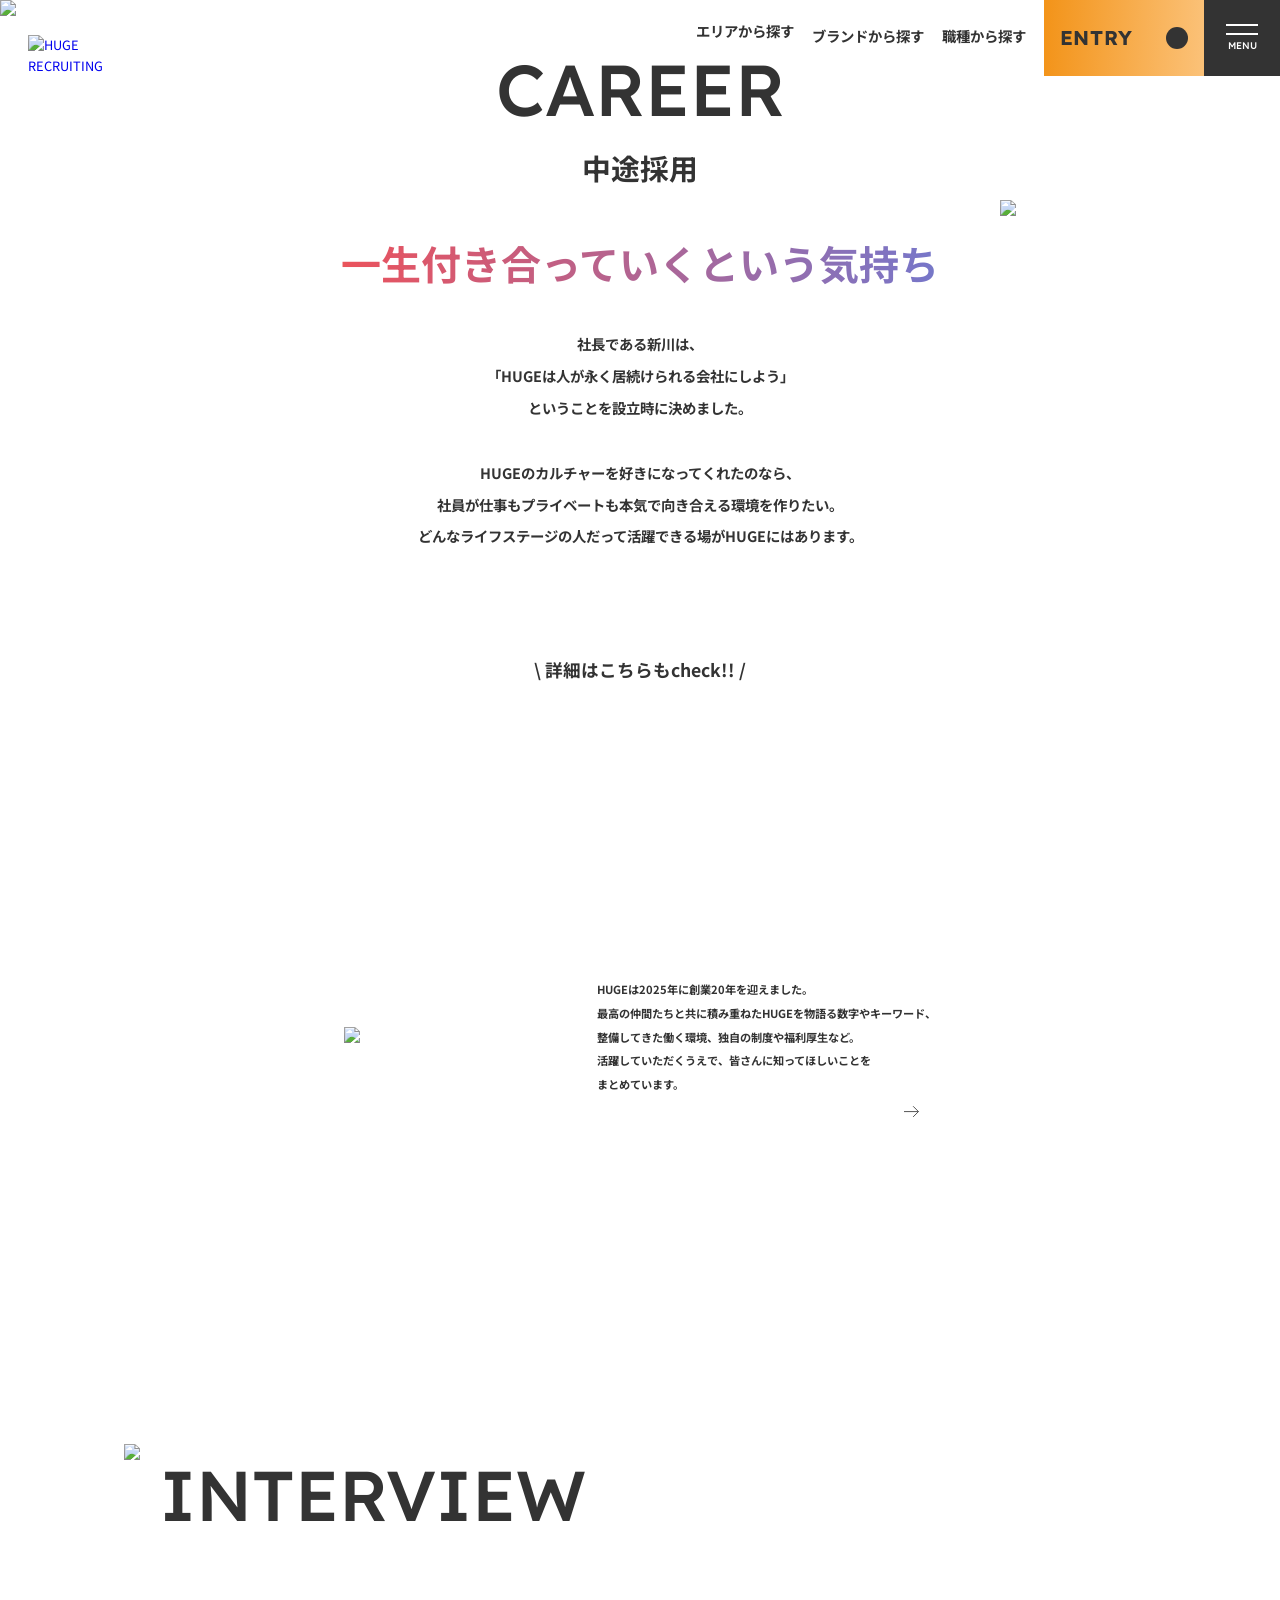
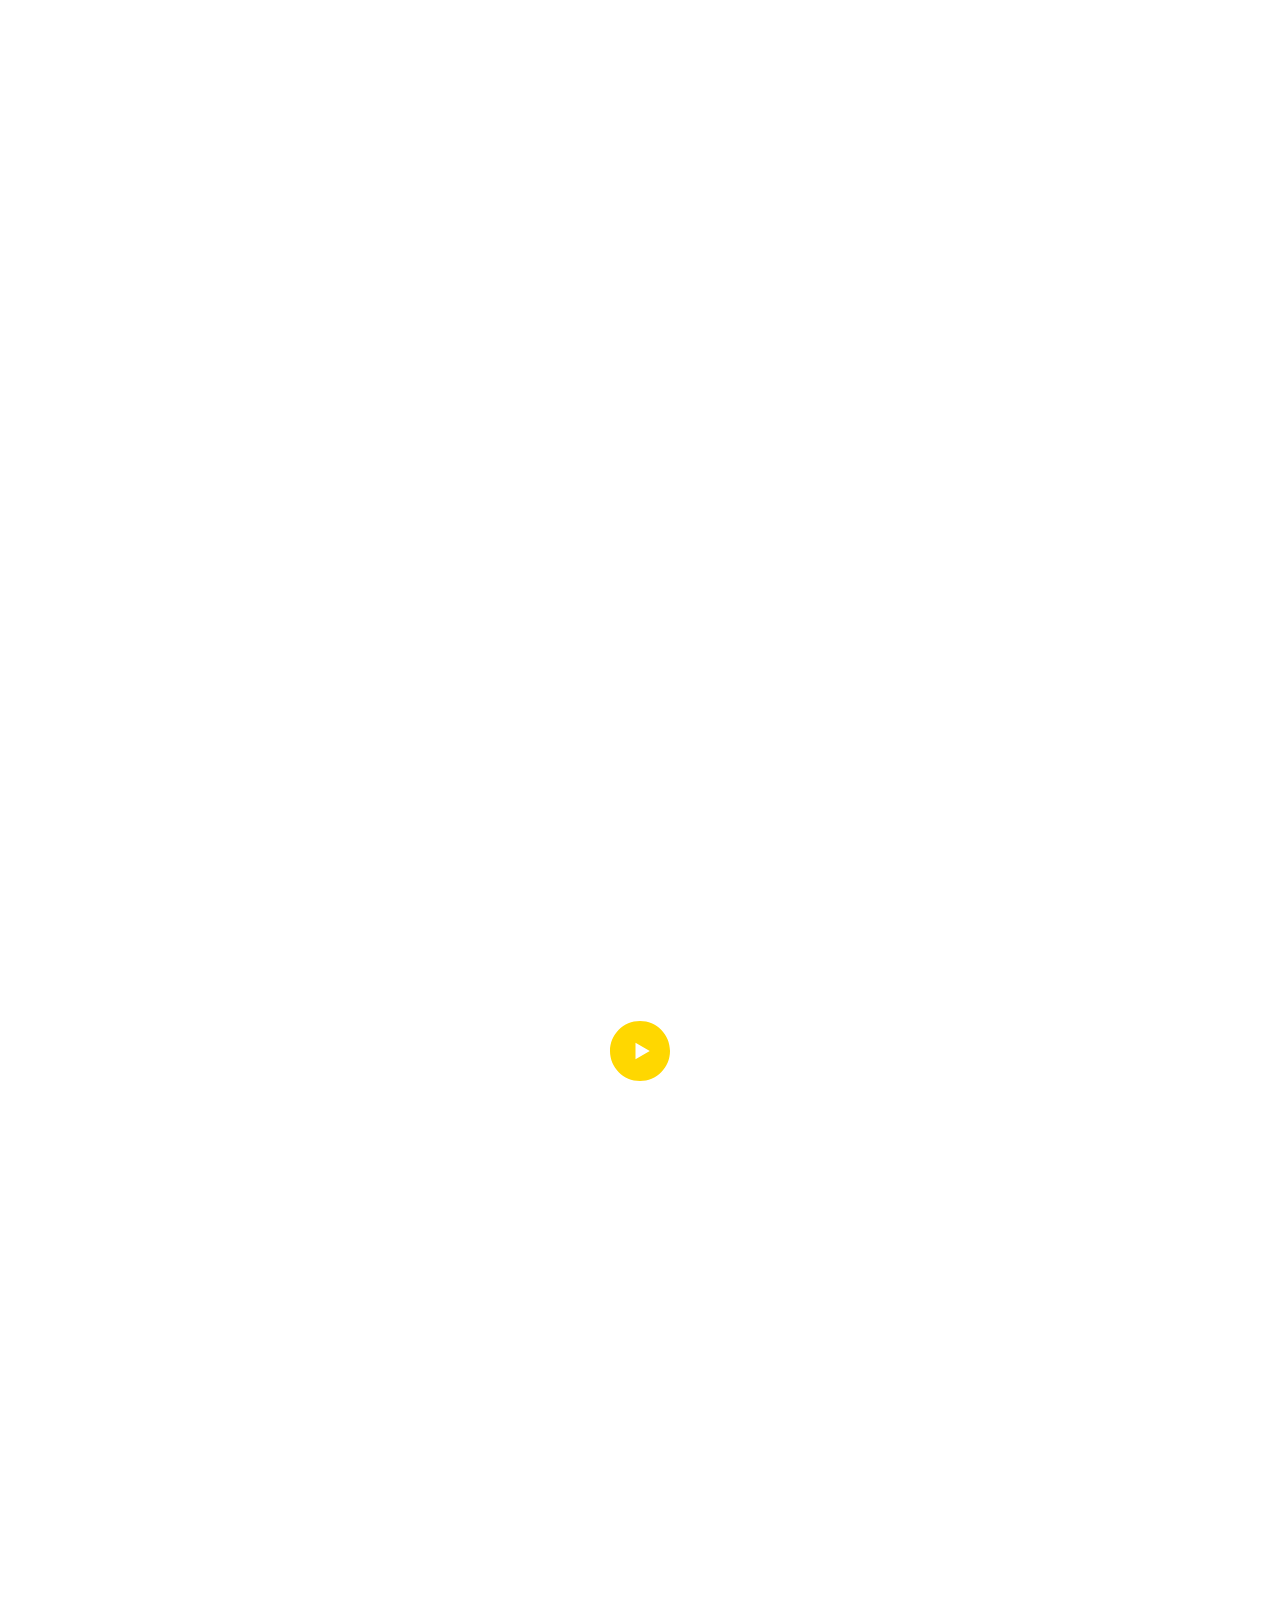
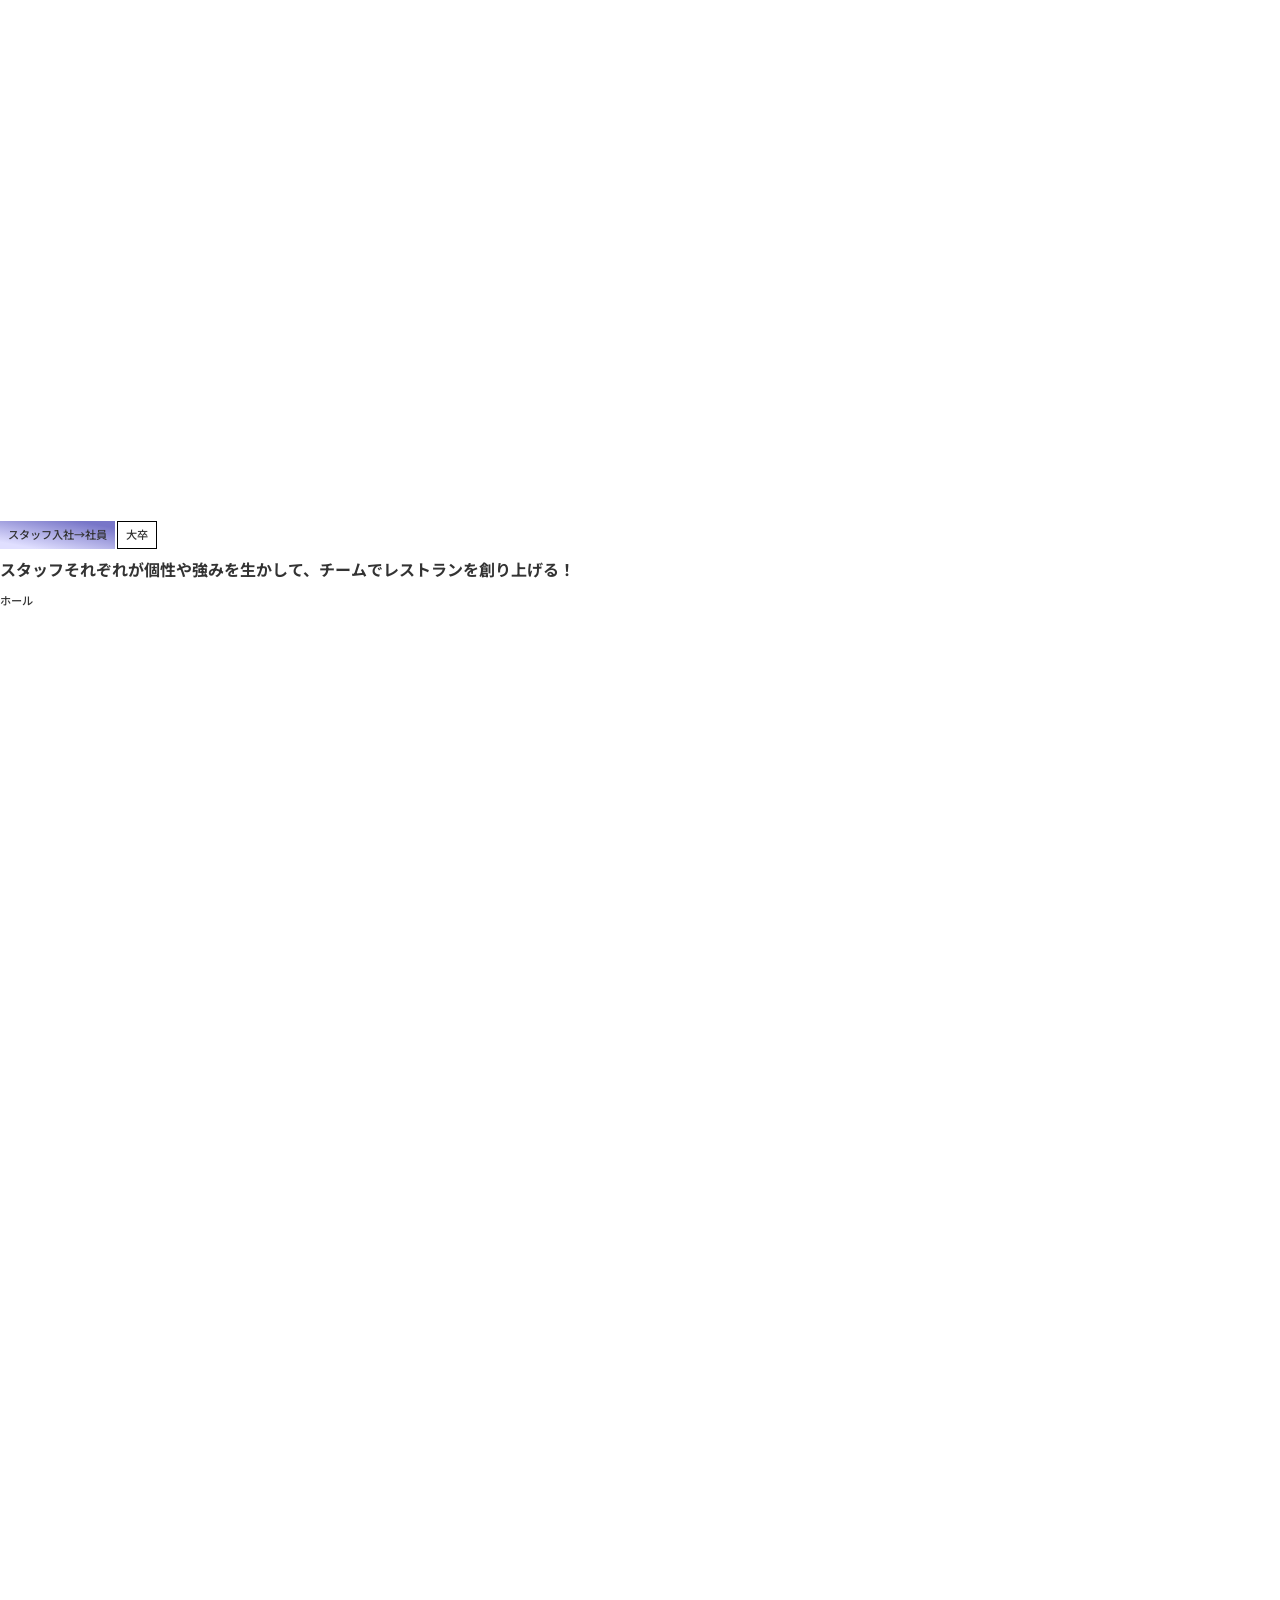
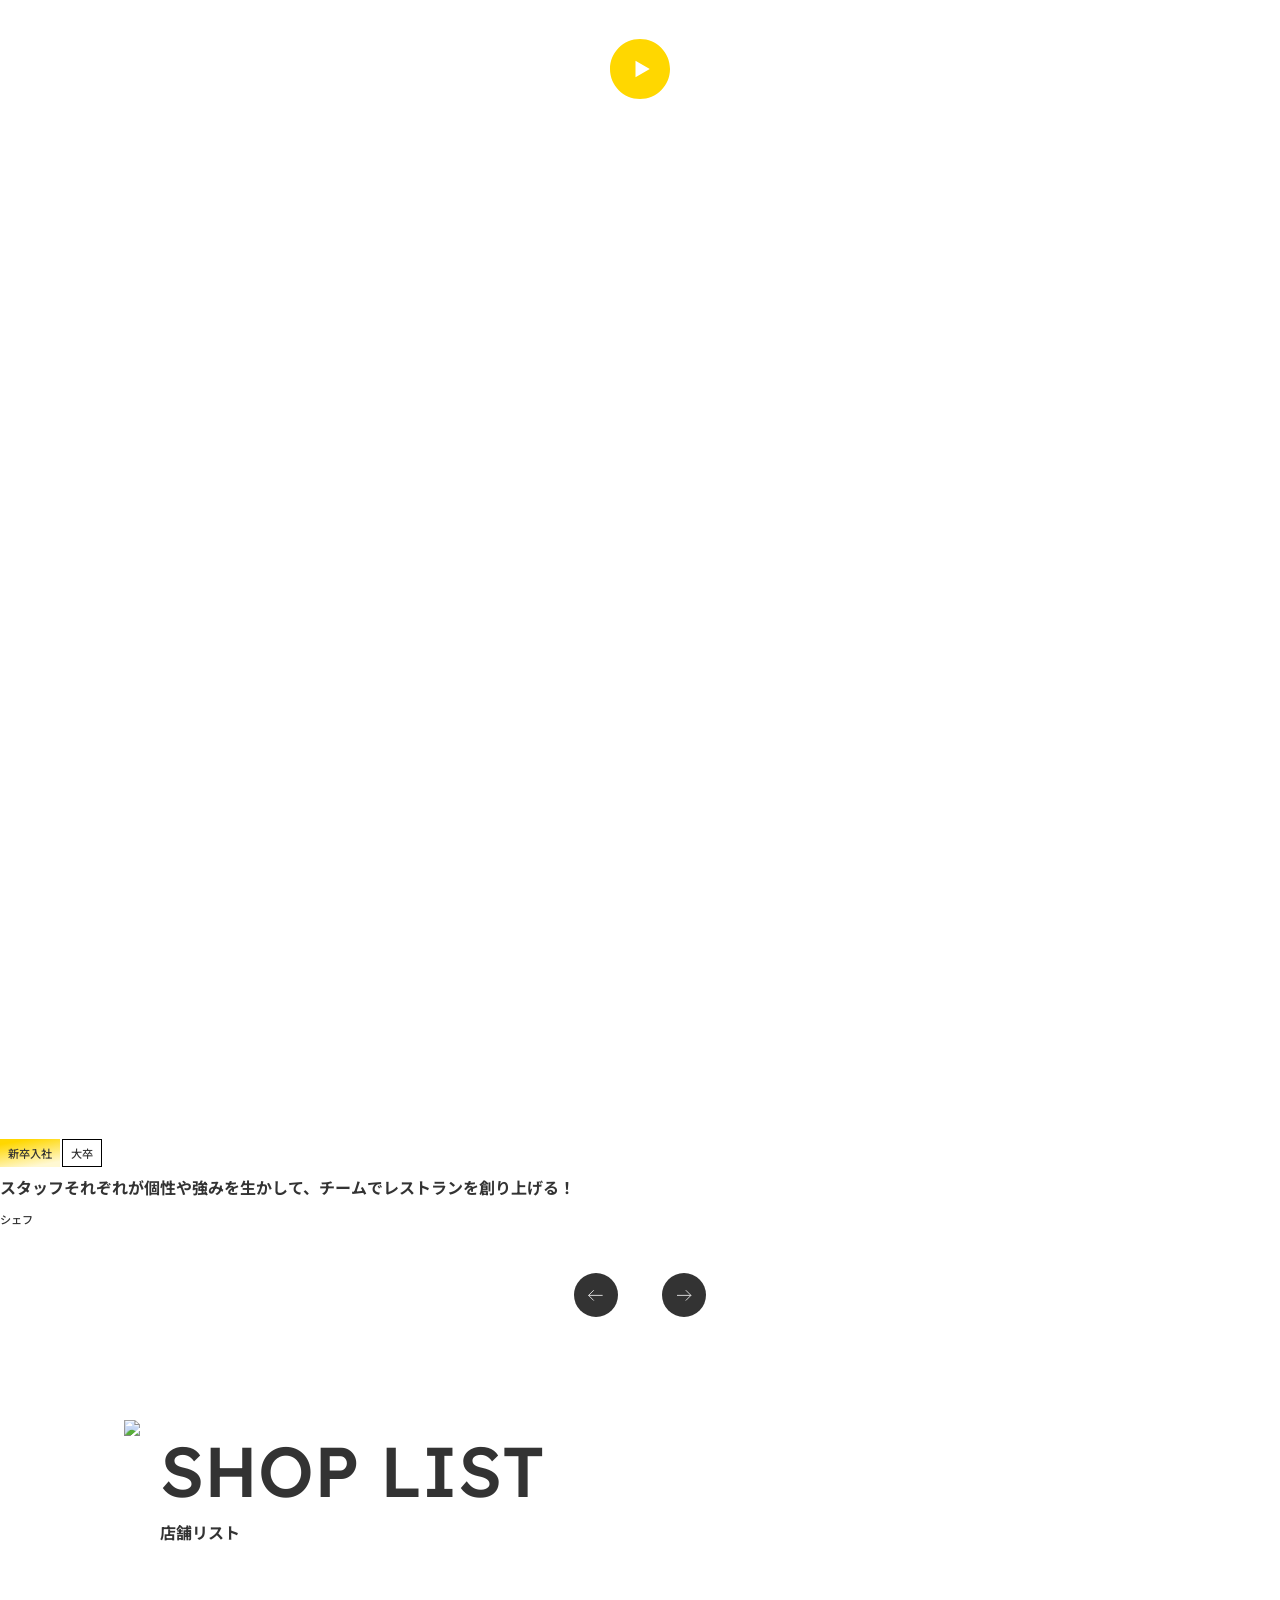
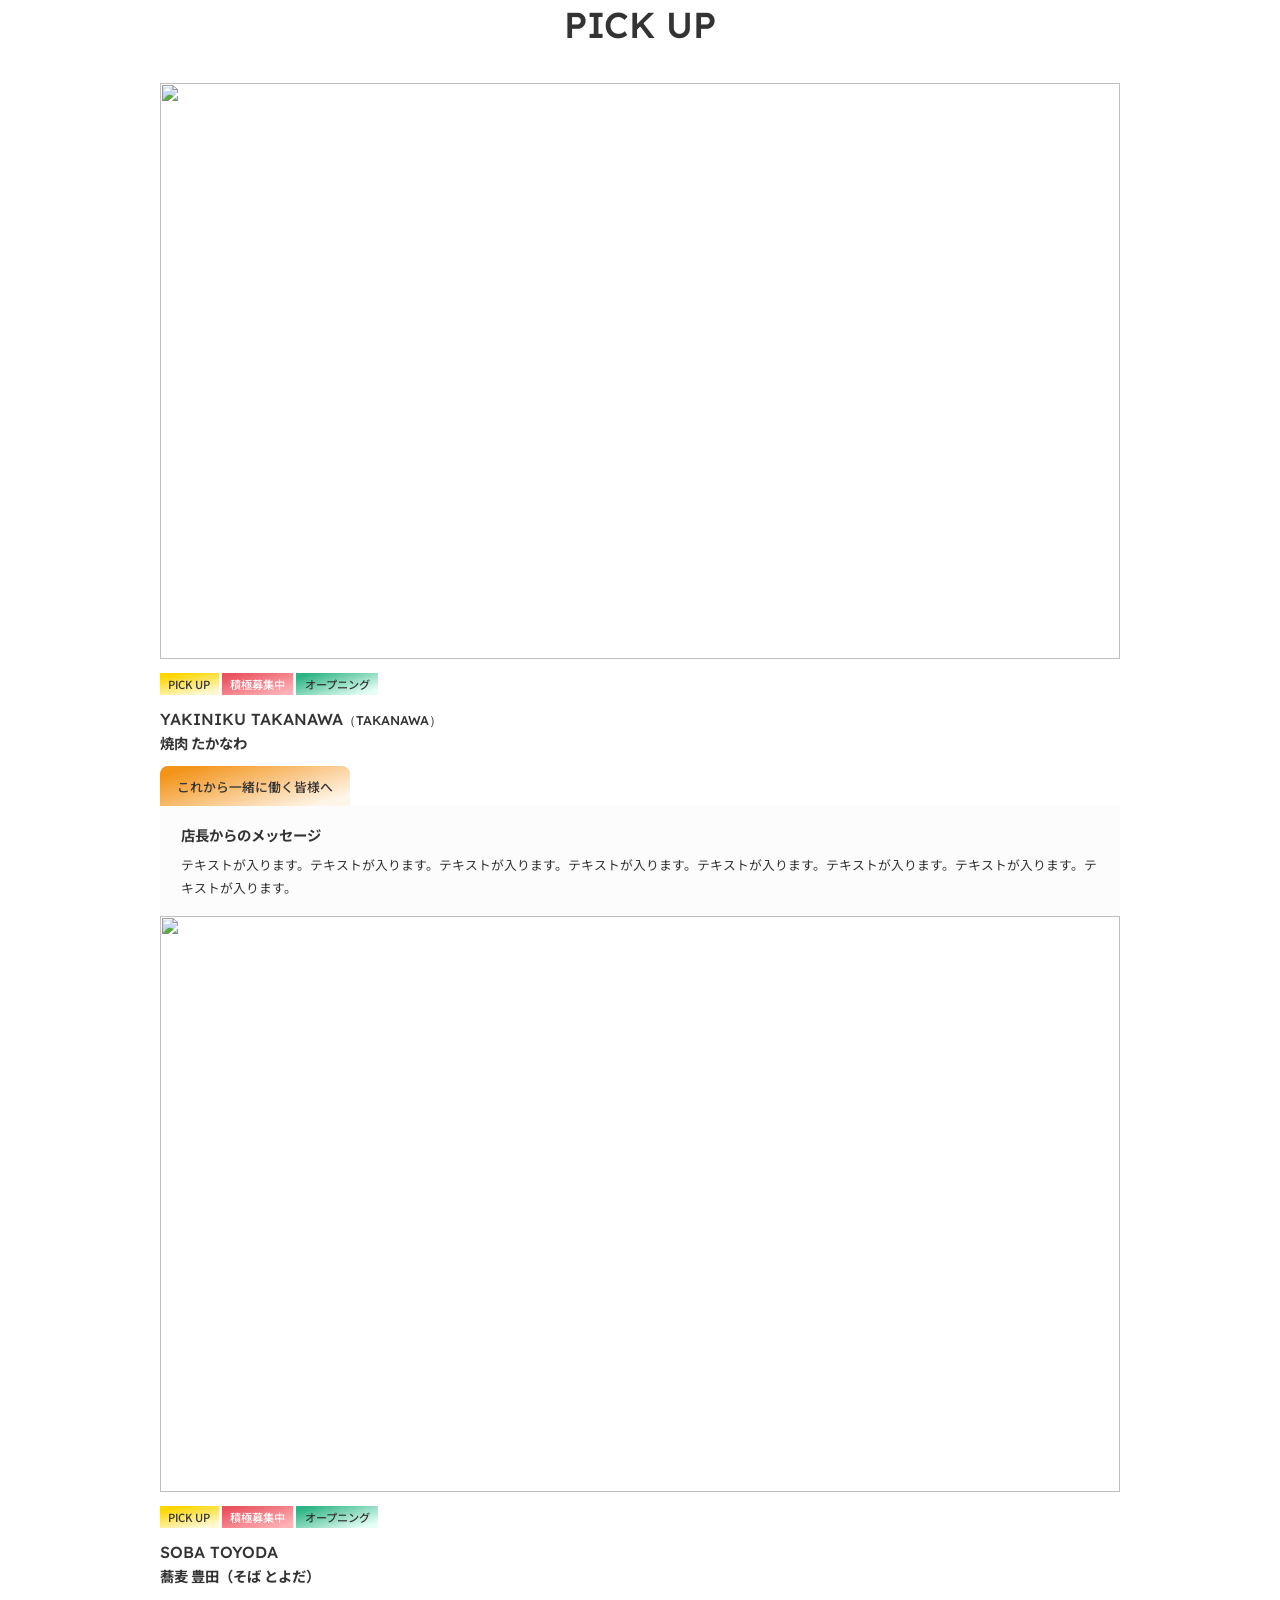
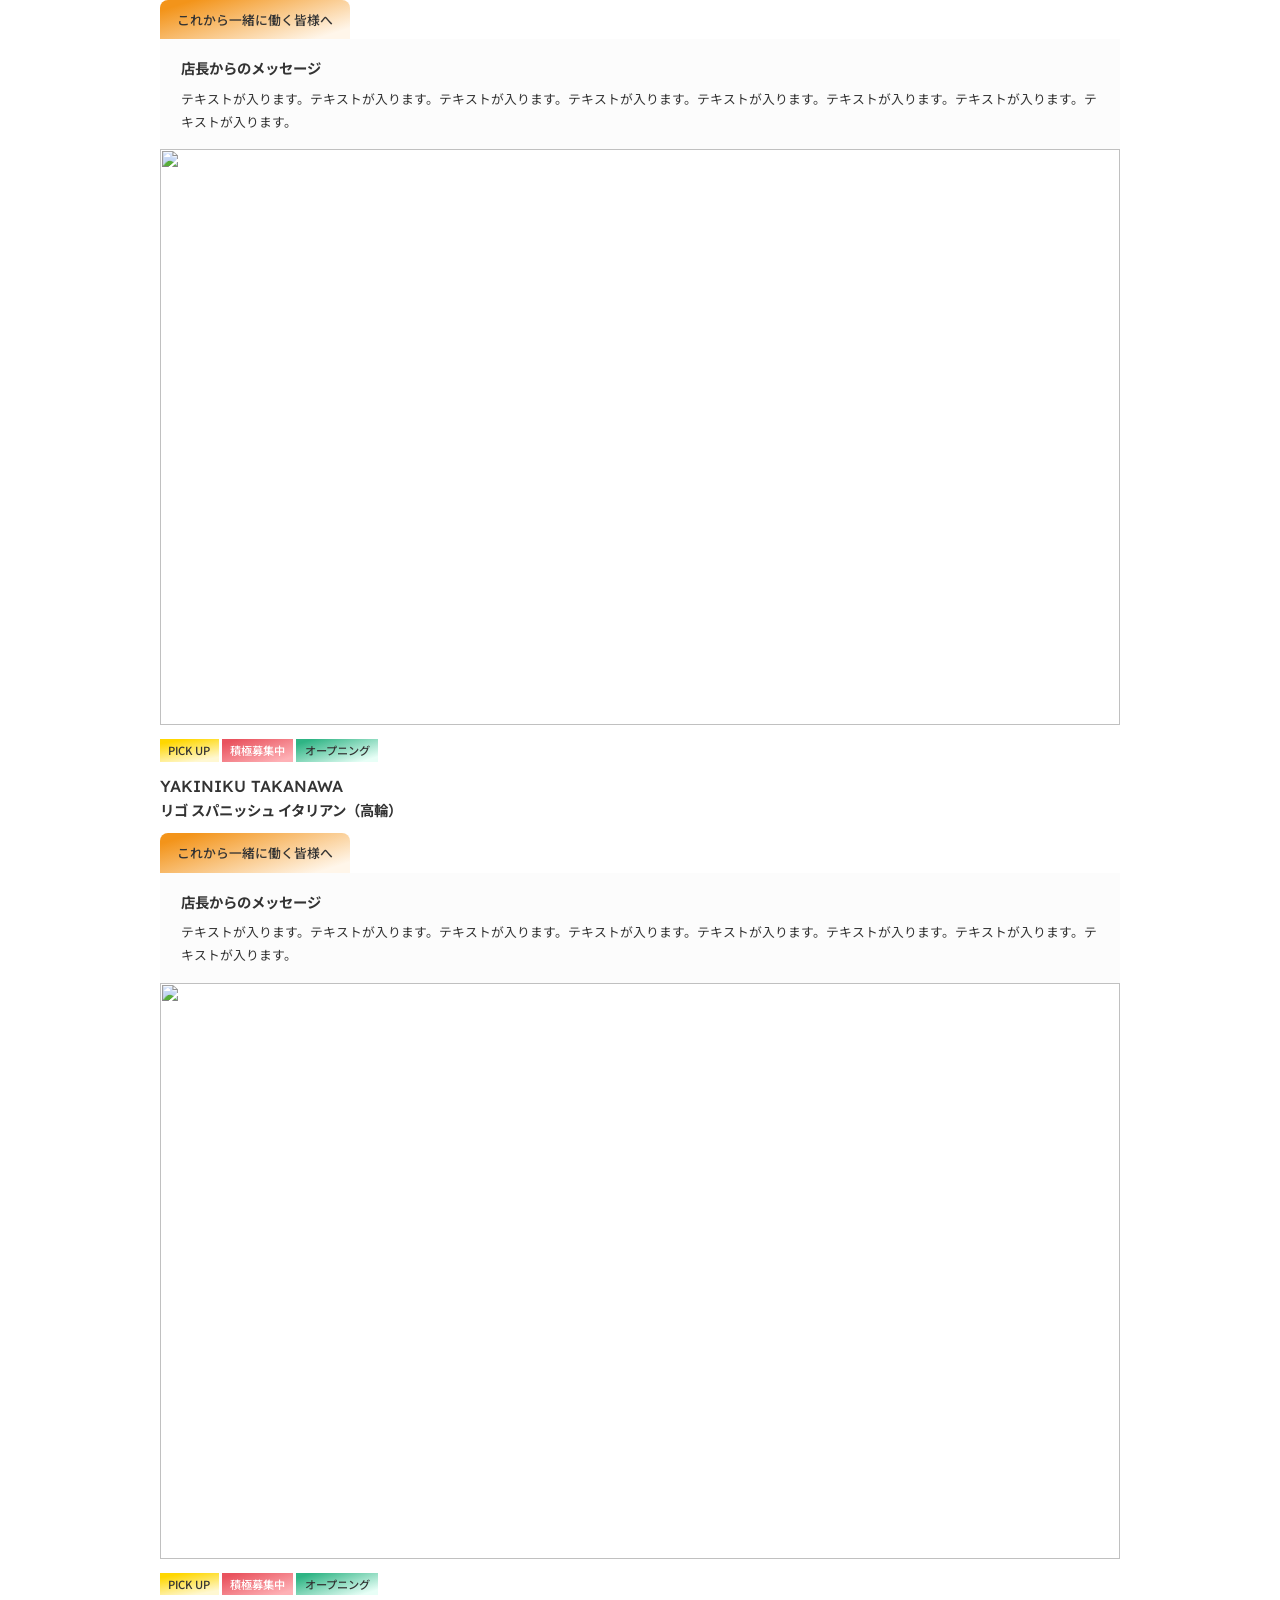
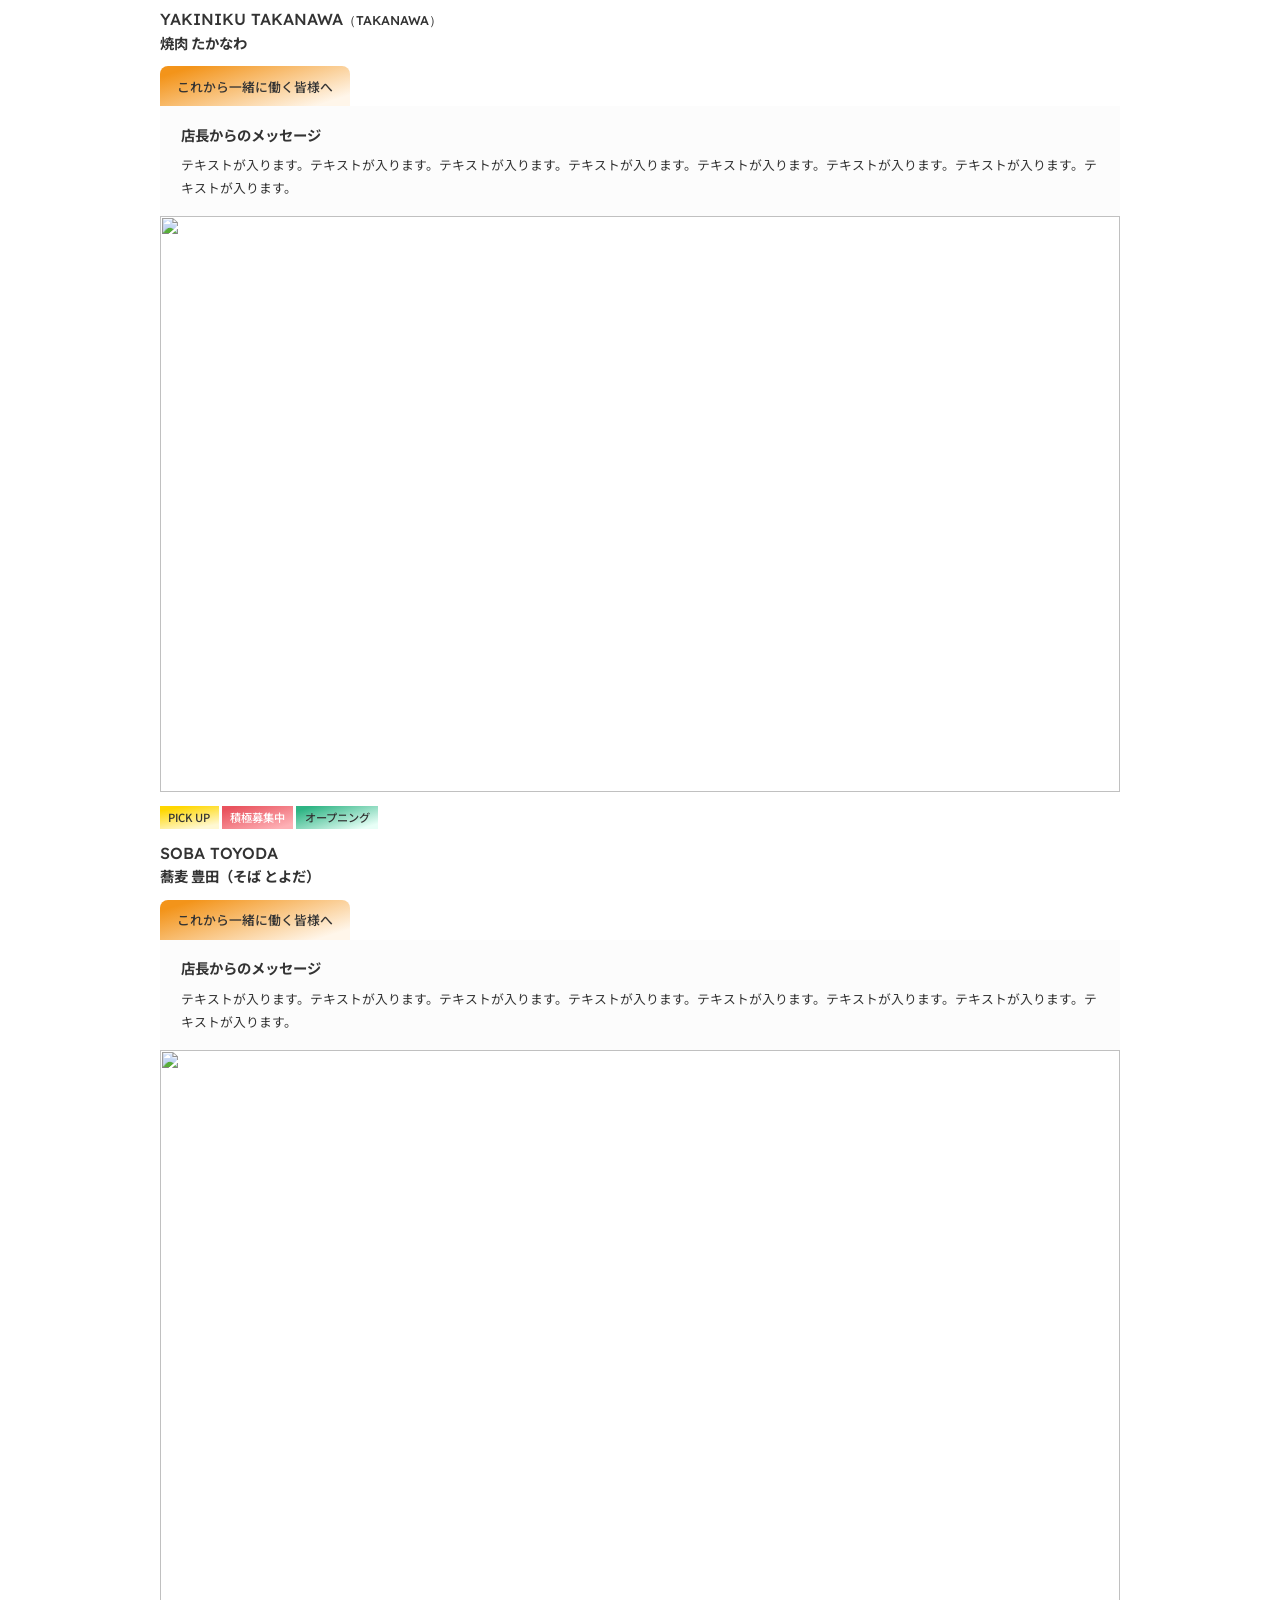
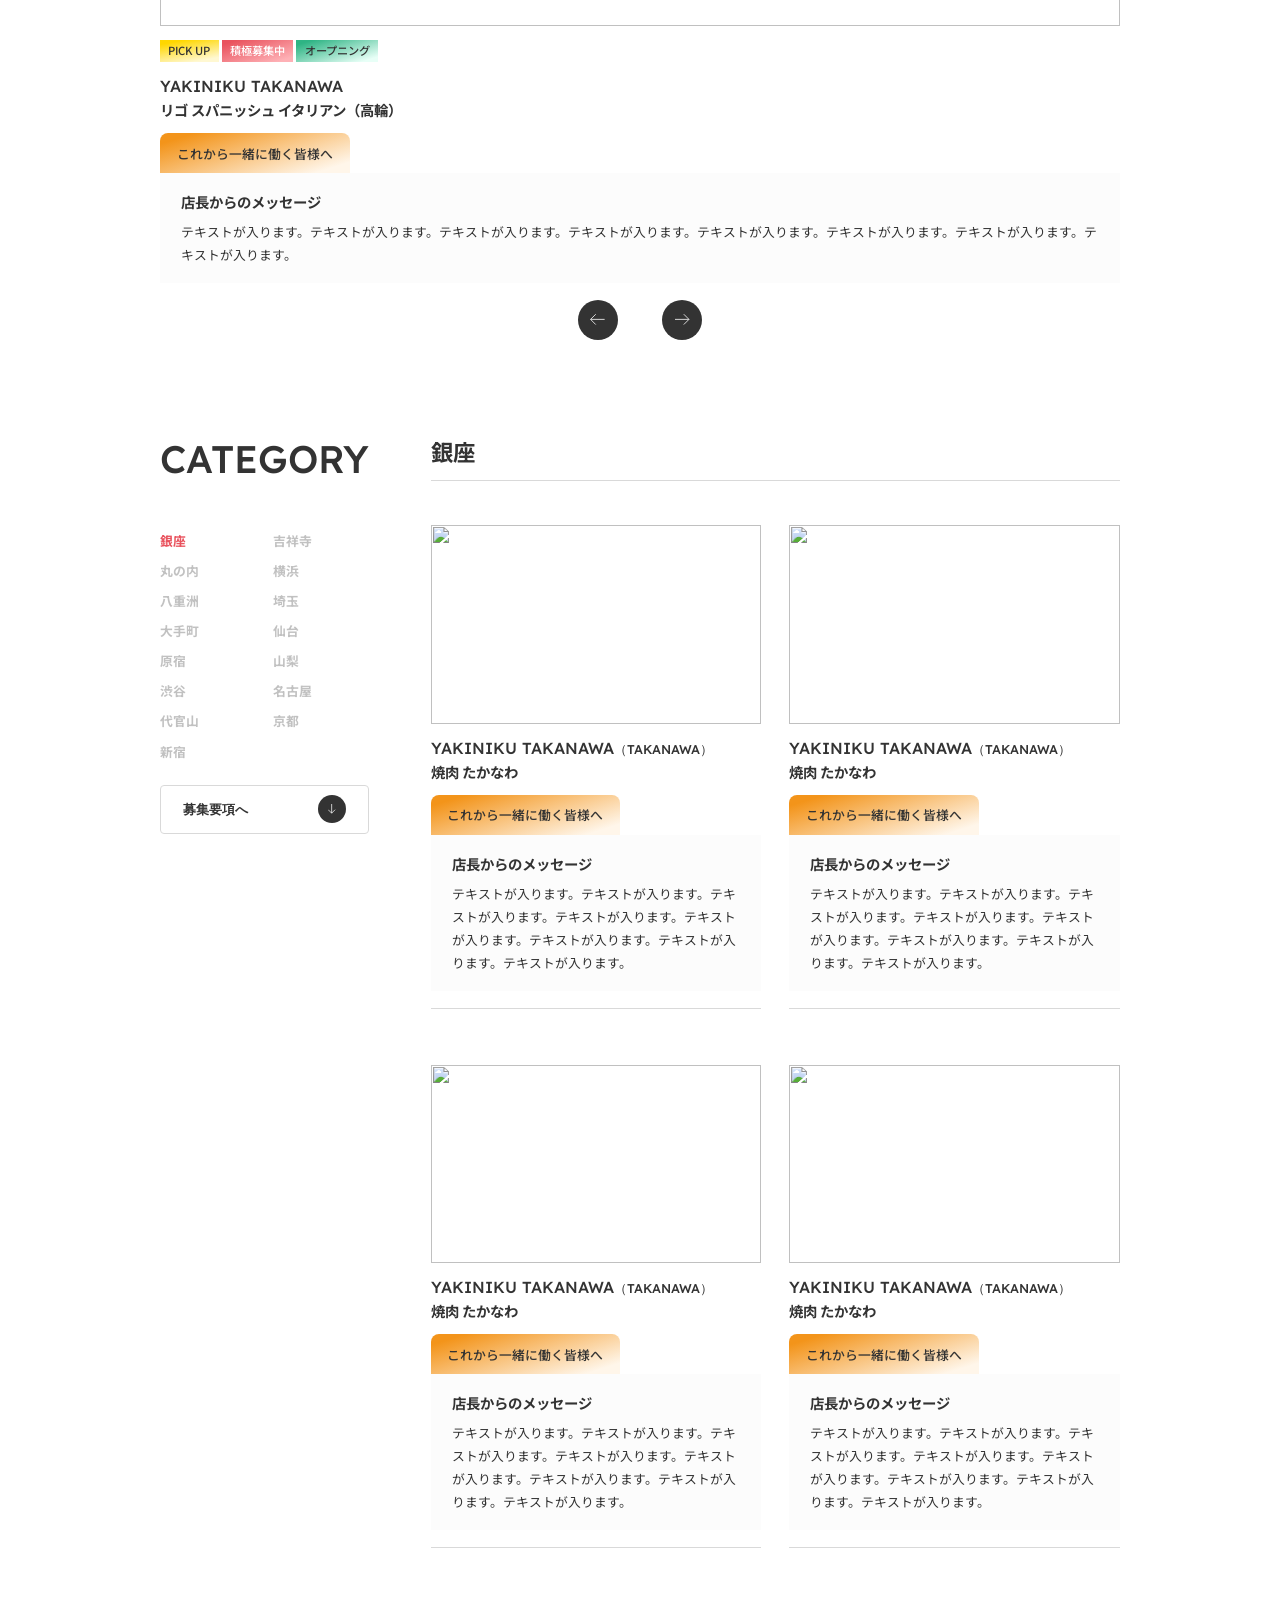
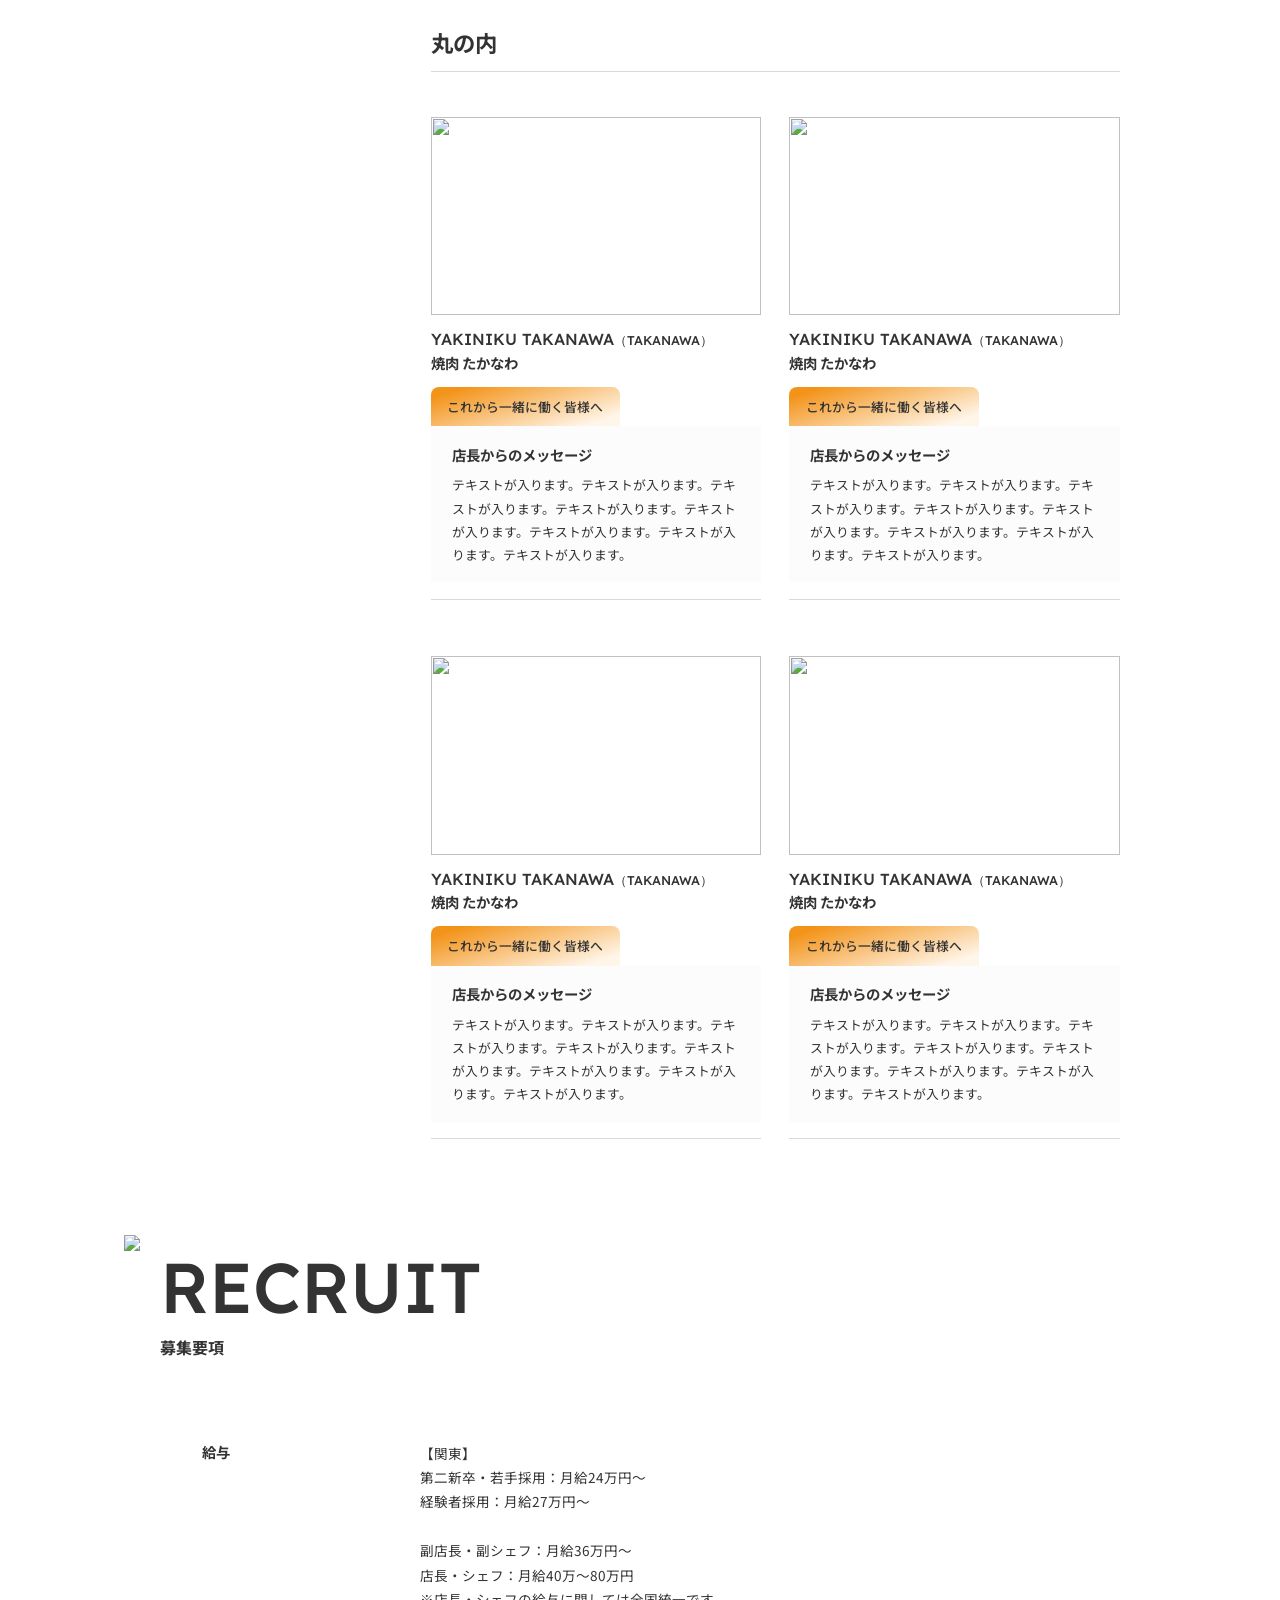
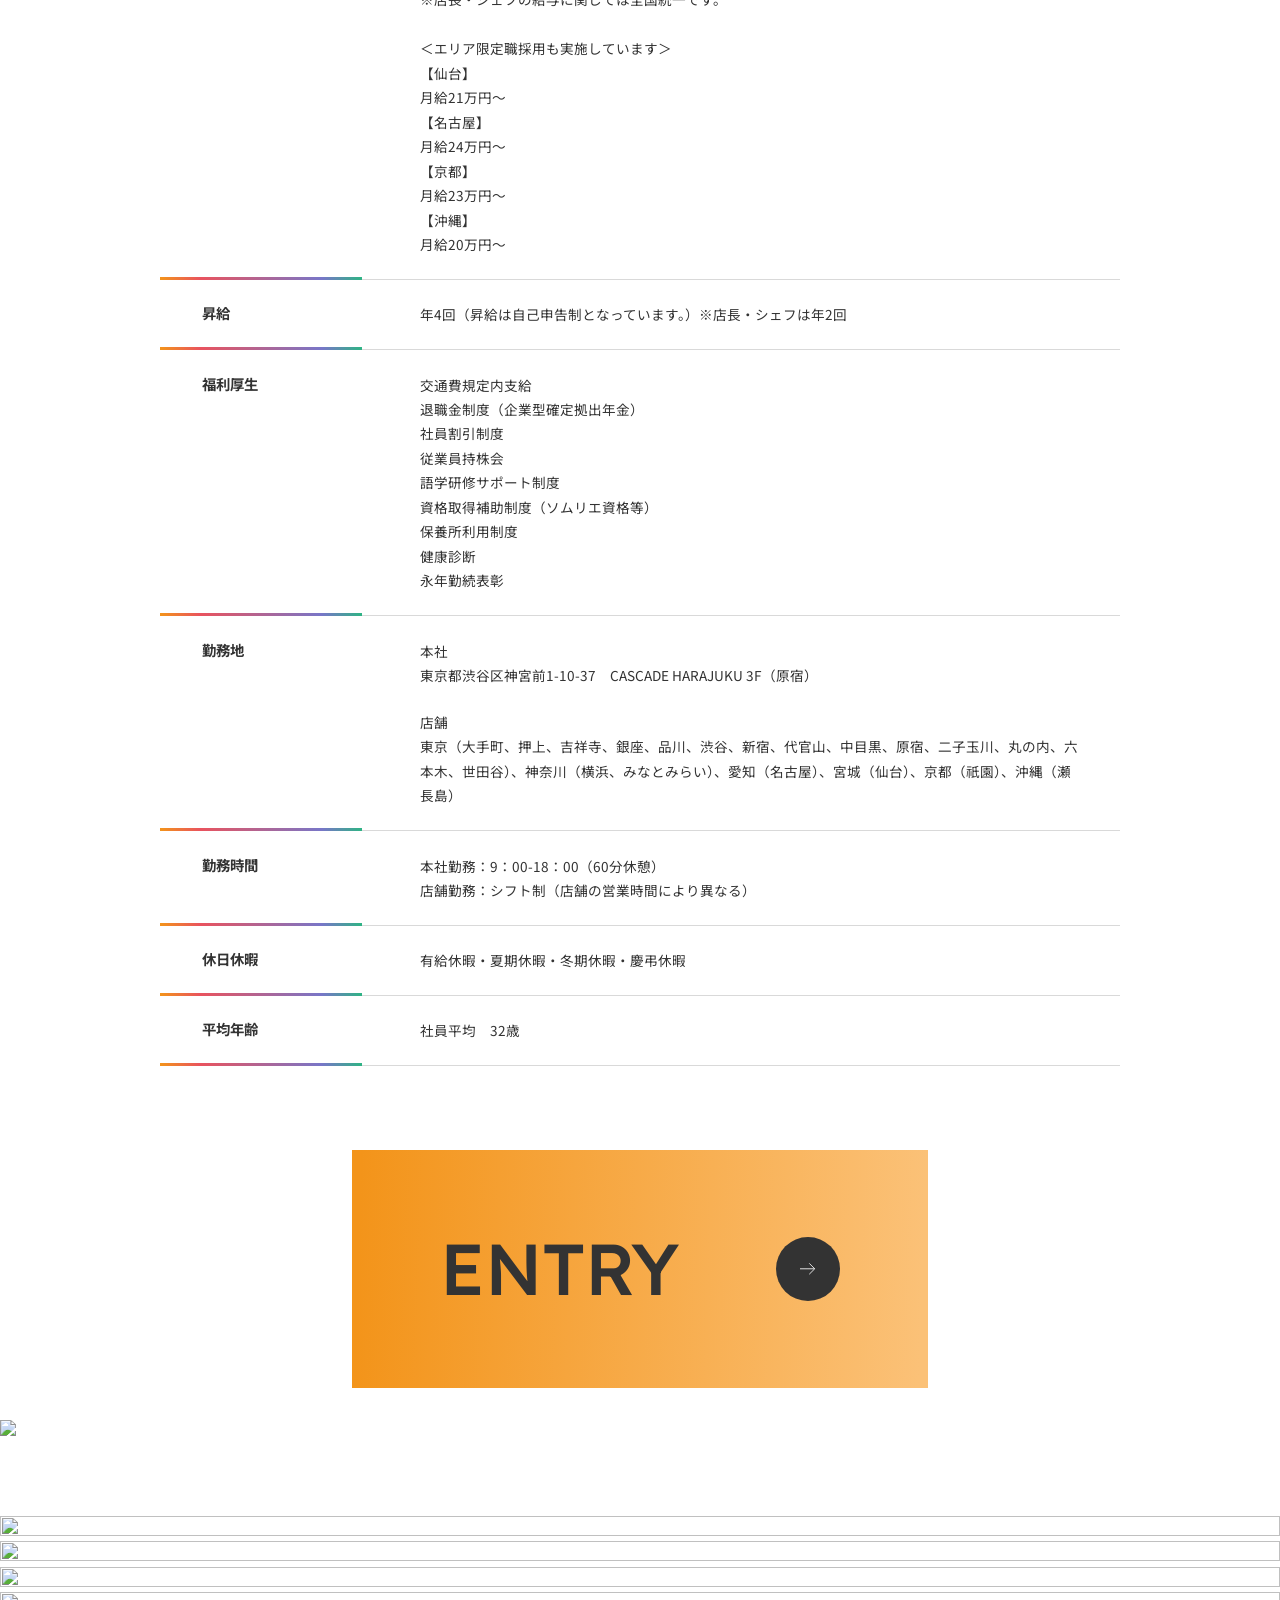
==== career.html @ 64fc78e8 "fix other" ====
<!DOCTYPE html>
<html lang="jp">

<head>
    <meta charset="UTF-8">
    <meta name="viewport" content="width=device-width, initial-scale=1.0">
    <title>CAREER</title>
    <link href="css/fonts.css" rel="stylesheet" type="text/css">
    <link rel="stylesheet" href="https://cdn.jsdelivr.net/npm/swiper@12/swiper-bundle.min.css" />
    <link href="css/stylesheet.css" rel="stylesheet" type="text/css">
    <link href="css/responsive.css" rel="stylesheet" type="text/css">
</head>

<body>
    <div class="wrapper">
        <!-- HEADER_START -->
        <header class="header no-header-state-update">
            <div class="header__set">
                <div class="header__left">
                    <a class="header__logo" href="/">
                        <img src="img/hd_change_logo.svg" alt="HUGE RECRUITING">
                    </a>
                </div>
                <div class="header__menu header__menu--newgrad">
                    <a class="header__quick-link" href="#">
                        <span>エリアから探す</span>
                        <span class="header__quick-arrow">
                            <img src="img/arrow-down.svg" alt="">
                        </span>
                    </a>
                    <a class="header__quick-link" href="#">
                        <span>ブランドから探す</span>
                        <img src="img/arrow-down.svg" alt="">
                    </a>
                    <a class="header__quick-link" href="#">
                        <span>職種から探す</span>
                        <img src="img/arrow-down.svg" alt="">
                    </a>
                    <a class="header__entry-btn career_bg" href="#">
                        <span class="header__entry-label">ENTRY</span>
                        <span class="header__entry-arrow">
                            <img src="img/arrow-tag-right.svg" alt="">
                        </span>
                    </a>
                </div>
                <div class="header__hamburger js_hamburger">
                    <button class="header__hamburger-btn">
                        <div class="header__hamburger-line-wrap">
                            <span class="header__hamburger-line"></span>
                            <span class="header__hamburger-line"></span>
                        </div>
                        <span class="header__hamburger-txt">MENU</span>
                    </button>
                </div>
            </div>
            <div class="header__sidebar-overlay" aria-hidden="true"></div>
            <aside id="header-sidebar" class="header__sidebar" aria-label="サイトメニュー" aria-hidden="true">
                <nav class="header__sidebar-nav">
                    <a class="header__sidebar-link" href="#">
                        <span class="header__sidebar-en">NEW GRAD</span>
                        <span class="header__sidebar-jp">新卒採用</span>
                    </a>
                    <a class="header__sidebar-link header__sidebar-link--single" href="#">3分でわかるHUGE</a>
                    <a class="header__sidebar-link" href="#">
                        <span class="header__sidebar-en">CAREER</span>
                        <span class="header__sidebar-jp">中途採用</span>
                    </a>
                    <a class="header__sidebar-link" href="#">
                        <span class="header__sidebar-en">PART-TIME</span>
                        <span class="header__sidebar-jp">アルバイト採用</span>
                    </a>
                </nav>
            </aside>
        </header>
        <!-- HEADER_END -->
        <!-- CONTAIN_START -->
        <main class="content">
            <div class="page__newgrad">
                <div class="page__fv">
                    <div class="page__fv-main">
                        <div class="page__mainVisual">
                            <picture>
                                <source srcset="img/page_career_sp.png" media="(max-width: 450px)">
                                <img src="img/page_career.png">
                            </picture>
                        </div>
                        <h1 class="page__title">
                            <span class="page__title-en">CAREER</span>
                            <span class="page__title-jp">中途採用</span>
                        </h1>
                    </div>
                    <div class="page__overlay">
                        <img src="img/page_overlay.png">
                    </div>
                </div>
            </div>
            <div class="page__main">
                <div class="career__feeling">
                    <div class="hx16"></div>
                    <div class="container">
                        <div class="feeling__inner">
                            <h2 class="feeling__title">一生付き合っていく<br class="is__SP" />という気持ち</h2>
                            <div class="feeling__des">
                                <p class="feeling__txt">
                                    社長である新川は、<br />
                                    「HUGEは人が永く居続けられる会社にしよう」<br />
                                    ということを設立時に決めました。
                                </p>
                                <p class="feeling__txt">
                                    HUGEのカルチャーを好きになってくれたのなら、<br />
                                    社員が仕事もプライベートも本気で向き合える環境を作りたい。<br />
                                    どんなライフステージの人だって活躍できる場がHUGEにはあります。
                                </p>
                            </div>
                        </div>
                        <div class="feeling__paint">
                            <img src="img/feeling_paint.png">
                        </div>
                    </div>
                    <div class="hx16"></div>
                </div>
                <div class="career__campaign">
                    <div class="container">
                        <div class="career__campaign-inner">
                            <div class="career__campaign-title">\ 詳細はこちらもcheck!! /</div>
                            <div class="career__campaign-body">
                                <div class="career__campaign-bg">
                                    <picture>
                                        <source srcset="img/campaign_bg_sp.png" media="(max-width: 768px)">
                                        <img src="img/campaign_bg.png">
                                    </picture>
                                </div>
                                <div class="career__campaign-content">
                                    <div class="career__campaign-mark">
                                        <img src="img/common_campaign_mark.svg">
                                    </div>
                                    <div class="career__campaign-main">
                                        <div class="career__campaign-txt">
                                            <p>
                                                HUGEは2025年に創業20年を迎えました。<br />
                                                最高の仲間たちと共に積み重ねたHUGEを物語る数字やキーワード、<br class="is__PC" />
                                                整備してきた働く環境、独自の制度や福利厚生など。<br />
                                                活躍していただくうえで、皆さんに知ってほしいことを<br class="is__PC" />
                                                まとめています。
                                            </p>
                                        </div>
                                        <div class="career__campaign-arrow">
                                            <svg viewBox="0 0 16 12" fill="none" xmlns="http://www.w3.org/2000/svg">
                                                <path
                                                    d="M9.47147 0.586213L14.4685 5.58329L9.47147 10.5804M13.8439 5.58329L0.414275 5.58329"
                                                    stroke="#333333" stroke-width="0.829225" stroke-linecap="square" />
                                            </svg>
                                        </div>
                                    </div>
                                </div>
                            </div>
                        </div>
                        <div class="campaign__paint">
                            <img src="img/career_campaign_paint.png">
                        </div>
                    </div>
                </div>
                <div class="career__interivew">
                    <div class="hx12"></div>
                    <div class="interview__inner">
                        <div class="interview__heading">
                            <h2 class="section__title">
                                <span class="section__title-paint">
                                    <img src="img/section_ttl_paint.png">
                                </span>
                                <span class="section__title-txt">INTERVIEW</span>
                            </h2>
                        </div>
                        <div class="interview__content">
                            <div class="swiper interview__slider">
                                <div class="swiper-wrapper">
                                    <div class="swiper-slide interview__item js-interview-modal-trigger" role="button" tabindex="0" aria-label="インタビュー詳細を開く">
                                        <div class="interview__video">
                                            <video src="video/interview_video01.mp4" muted loop playsinline poster="img/interview_img1.png"></video>
                                            <span class="interview__btn">
                                                <svg viewBox="0 0 80 80" fill="none" xmlns="http://www.w3.org/2000/svg">
                                                    <path d="M40 0C62.0914 0 80 17.9086 80 40C80 62.0914 62.0914 80 40 80C17.9086 80 0 62.0914 0 40C0 17.9086 17.9086 0 40 0ZM34 51L53 40L34 29V51Z" fill="#FFD700"/>
                                                </svg>
                                            </span>
                                        </div>
                                        <div class="interview__main">
                                            <div class="interview__category-list">
                                                <span class="interview__category interview__category--entry">スタッフ入社→社員</span>
                                                <span class="interview__category">大卒</span>
                                            </div>
                                            <div class="interview__txt">
                                                <p>
                                                    スタッフそれぞれが個性や強みを生かして、チームでレストランを創り上げる！
                                                </p>
                                            </div>
                                        </div>
                                        <div class="interview__name">ホール</div>
                                    </div>
                                    <div class="swiper-slide interview__item js-interview-modal-trigger" role="button" tabindex="0" aria-label="インタビュー詳細を開く">
                                        <div class="interview__video">
                                            <video src="video/interview_video02.mp4" muted loop playsinline poster="img/interview_img2.png"></video>
                                            <span class="interview__btn">
                                                <svg viewBox="0 0 80 80" fill="none" xmlns="http://www.w3.org/2000/svg">
                                                    <path d="M40 0C62.0914 0 80 17.9086 80 40C80 62.0914 62.0914 80 40 80C17.9086 80 0 62.0914 0 40C0 17.9086 17.9086 0 40 0ZM34 51L53 40L34 29V51Z" fill="#FFD700"/>
                                                </svg>
                                            </span>
                                        </div>
                                        <div class="interview__main">
                                            <div class="interview__category-list">
                                                <span class="interview__category interview__category--newgrad">新卒入社</span>
                                                <span class="interview__category">大卒</span>
                                            </div>
                                            <div class="interview__txt">
                                                <p>
                                                    スタッフそれぞれが個性や強みを生かして、チームでレストランを創り上げる！
                                                </p>
                                            </div>
                                        </div>
                                        <div class="interview__name">シェフ</div>
                                    </div>
                                </div>
                                <div class="interview__controls">
                                    <div class="swiper-button-prev interview__nav-btn interview__nav-btn--prev" aria-label="前のスライド">
                                        <svg viewBox="0 0 19 14" fill="none" xmlns="http://www.w3.org/2000/svg">
                                            <path d="M6.74108 0.707163L0.707101 6.74114L6.74108 12.7751M1.46135 6.74114L17.6777 6.74114" stroke="white" stroke-linecap="square"/>
                                        </svg>                                            
                                    </div>
                                    <div class="swiper-pagination interview__pagination"></div>
                                    <div class="swiper-button-next interview__nav-btn interview__nav-btn--next" aria-label="次のスライド">
                                        <svg viewBox="0 0 19 14" fill="none" xmlns="http://www.w3.org/2000/svg">
                                            <path d="M11.4365 0.707163L17.4705 6.74114L11.4365 12.7751M16.7163 6.74114L0.499948 6.74114" stroke="white" stroke-linecap="square"/>
                                        </svg>                                            
                                    </div>
                                </div>
                            </div>
                        </div>
                    </div>
                </div>
                <div class="career__shop">
                    <div class="hx17"></div>
                    <div class="container">
                        <div class="shop__inner">
                            <div class="section__heading">
                                <h2 class="section__title">
                                    <span class="section__title-paint">
                                        <img src="img/section_ttl_paint02.png">
                                    </span>
                                    <span class="section__title-txt">SHOP LIST</span>
                                </h2>
                                <div class="section__title-jp">店舗リスト</div>
                            </div>
                            <div class="career__pickup">
                                <div class="pickup__inner">
                                    <h3 class="pickup__title">PICK UP</h3>
                                    <div class="swiper pickup__content">
                                        <div class="swiper-wrapper">
                                            <div class="swiper-slide pickup__item">
                                                <div class="pickup__top">
                                                    <div class="pickup__img">
                                                        <img src="img/pickup_img.jpg">
                                                    </div>
                                                    <div class="pickup__link">
                                                        <span class="pickup__link-txt">この店舗の求人を見る</span>
                                                        <span class="pickup__link-arrow">
                                                            <svg viewBox="0 0 11 9" fill="none"
                                                                xmlns="http://www.w3.org/2000/svg">
                                                                <path
                                                                    d="M6.78794 0.586281L10.3044 4.10275L6.78794 7.61922M9.86485 4.10275L0.41434 4.10275"
                                                                    stroke="#333333" stroke-width="0.829225"
                                                                    stroke-linecap="square" />
                                                            </svg>
                                                        </span>
                                                    </div>
                                                </div>
                                                <div class="pickup__category-list">
                                                    <div class="pickup__category">PICK UP</div>
                                                    <div class="pickup__category">積極募集中</div>
                                                    <div class="pickup__category">オープニング</div>
                                                </div>
                                                <div class="pickup__main">
                                                    <div class="pickup__name">
                                                        <span class="pickup__name-en">YAKINIKU
                                                            TAKANAWA<span>（TAKANAWA）</span></span>
                                                        <span class="pickup__name-jp">焼肉 たかなわ</span>
                                                    </div>
                                                    <div class="pickup__message">
                                                        <div class="pickup__message-tab">これから一緒に働く皆様へ</div>
                                                        <div class="pickup__message-content">
                                                            <div class="pickup__message-label">店長からのメッセージ</div>
                                                            <div class="pickup__message-txt">
                                                                <p>
                                                                    テキストが入ります。テキストが入ります。テキストが入ります。テキストが入ります。テキストが入ります。テキストが入ります。テキストが入ります。テキストが入ります。
                                                                </p>
                                                            </div>
                                                        </div>
                                                    </div>
                                                </div>
                                            </div>
                                            <div class="swiper-slide pickup__item">
                                                <div class="pickup__top">
                                                    <div class="pickup__img">
                                                        <img src="img/pickup_img.jpg">
                                                    </div>
                                                    <div class="pickup__link">
                                                        <span class="pickup__link-txt">この店舗の求人を見る</span>
                                                        <span class="pickup__link-arrow">
                                                            <svg viewBox="0 0 11 9" fill="none"
                                                                xmlns="http://www.w3.org/2000/svg">
                                                                <path
                                                                    d="M6.78794 0.586281L10.3044 4.10275L6.78794 7.61922M9.86485 4.10275L0.41434 4.10275"
                                                                    stroke="#333333" stroke-width="0.829225"
                                                                    stroke-linecap="square" />
                                                            </svg>
                                                        </span>
                                                    </div>
                                                </div>
                                                <div class="pickup__category-list">
                                                    <div class="pickup__category">PICK UP</div>
                                                    <div class="pickup__category">積極募集中</div>
                                                    <div class="pickup__category">オープニング</div>
                                                </div>
                                                <div class="pickup__main">
                                                    <div class="pickup__name">
                                                        <span class="pickup__name-en">SOBA TOYODA</span>
                                                        <span class="pickup__name-jp">蕎麦 豊田（そば とよだ）</span>
                                                    </div>
                                                    <div class="pickup__message">
                                                        <div class="pickup__message-tab">これから一緒に働く皆様へ</div>
                                                        <div class="pickup__message-content">
                                                            <div class="pickup__message-label">店長からのメッセージ</div>
                                                            <div class="pickup__message-txt">
                                                                <p>
                                                                    テキストが入ります。テキストが入ります。テキストが入ります。テキストが入ります。テキストが入ります。テキストが入ります。テキストが入ります。テキストが入ります。
                                                                </p>
                                                            </div>
                                                        </div>
                                                    </div>
                                                </div>
                                            </div>
                                            <div class="swiper-slide pickup__item">
                                                <div class="pickup__top">
                                                    <div class="pickup__img">
                                                        <img src="img/pickup_img.jpg">
                                                    </div>
                                                    <div class="pickup__link">
                                                        <span class="pickup__link-txt">この店舗の求人を見る</span>
                                                        <span class="pickup__link-arrow">
                                                            <svg viewBox="0 0 11 9" fill="none"
                                                                xmlns="http://www.w3.org/2000/svg">
                                                                <path
                                                                    d="M6.78794 0.586281L10.3044 4.10275L6.78794 7.61922M9.86485 4.10275L0.41434 4.10275"
                                                                    stroke="#333333" stroke-width="0.829225"
                                                                    stroke-linecap="square" />
                                                            </svg>
                                                        </span>
                                                    </div>
                                                </div>
                                                <div class="pickup__category-list">
                                                    <div class="pickup__category">PICK UP</div>
                                                    <div class="pickup__category">積極募集中</div>
                                                    <div class="pickup__category">オープニング</div>
                                                </div>
                                                <div class="pickup__main">
                                                    <div class="pickup__name">
                                                        <span class="pickup__name-en">YAKINIKU TAKANAWA</span>
                                                        <span class="pickup__name-jp">リゴ スパニッシュ イタリアン（高輪）</span>
                                                    </div>
                                                    <div class="pickup__message">
                                                        <div class="pickup__message-tab">これから一緒に働く皆様へ</div>
                                                        <div class="pickup__message-content">
                                                            <div class="pickup__message-label">店長からのメッセージ</div>
                                                            <div class="pickup__message-txt">
                                                                <p>
                                                                    テキストが入ります。テキストが入ります。テキストが入ります。テキストが入ります。テキストが入ります。テキストが入ります。テキストが入ります。テキストが入ります。
                                                                </p>
                                                            </div>
                                                        </div>
                                                    </div>
                                                </div>
                                            </div>
                                            <div class="swiper-slide pickup__item">
                                                <div class="pickup__top">
                                                    <div class="pickup__img">
                                                        <img src="img/pickup_img.jpg">
                                                    </div>
                                                    <div class="pickup__link">
                                                        <span class="pickup__link-txt">この店舗の求人を見る</span>
                                                        <span class="pickup__link-arrow">
                                                            <svg viewBox="0 0 11 9" fill="none"
                                                                xmlns="http://www.w3.org/2000/svg">
                                                                <path
                                                                    d="M6.78794 0.586281L10.3044 4.10275L6.78794 7.61922M9.86485 4.10275L0.41434 4.10275"
                                                                    stroke="#333333" stroke-width="0.829225"
                                                                    stroke-linecap="square" />
                                                            </svg>
                                                        </span>
                                                    </div>
                                                </div>
                                                <div class="pickup__category-list">
                                                    <div class="pickup__category">PICK UP</div>
                                                    <div class="pickup__category">積極募集中</div>
                                                    <div class="pickup__category">オープニング</div>
                                                </div>
                                                <div class="pickup__main">
                                                    <div class="pickup__name">
                                                        <span class="pickup__name-en">YAKINIKU
                                                            TAKANAWA<span>（TAKANAWA）</span></span>
                                                        <span class="pickup__name-jp">焼肉 たかなわ</span>
                                                    </div>
                                                    <div class="pickup__message">
                                                        <div class="pickup__message-tab">これから一緒に働く皆様へ</div>
                                                        <div class="pickup__message-content">
                                                            <div class="pickup__message-label">店長からのメッセージ</div>
                                                            <div class="pickup__message-txt">
                                                                <p>
                                                                    テキストが入ります。テキストが入ります。テキストが入ります。テキストが入ります。テキストが入ります。テキストが入ります。テキストが入ります。テキストが入ります。
                                                                </p>
                                                            </div>
                                                        </div>
                                                    </div>
                                                </div>
                                            </div>
                                            <div class="swiper-slide pickup__item">
                                                <div class="pickup__top">
                                                    <div class="pickup__img">
                                                        <img src="img/pickup_img.jpg">
                                                    </div>
                                                    <div class="pickup__link">
                                                        <span class="pickup__link-txt">この店舗の求人を見る</span>
                                                        <span class="pickup__link-arrow">
                                                            <svg viewBox="0 0 11 9" fill="none"
                                                                xmlns="http://www.w3.org/2000/svg">
                                                                <path
                                                                    d="M6.78794 0.586281L10.3044 4.10275L6.78794 7.61922M9.86485 4.10275L0.41434 4.10275"
                                                                    stroke="#333333" stroke-width="0.829225"
                                                                    stroke-linecap="square" />
                                                            </svg>
                                                        </span>
                                                    </div>
                                                </div>
                                                <div class="pickup__category-list">
                                                    <div class="pickup__category">PICK UP</div>
                                                    <div class="pickup__category">積極募集中</div>
                                                    <div class="pickup__category">オープニング</div>
                                                </div>
                                                <div class="pickup__main">
                                                    <div class="pickup__name">
                                                        <span class="pickup__name-en">SOBA TOYODA</span>
                                                        <span class="pickup__name-jp">蕎麦 豊田（そば とよだ）</span>
                                                    </div>
                                                    <div class="pickup__message">
                                                        <div class="pickup__message-tab">これから一緒に働く皆様へ</div>
                                                        <div class="pickup__message-content">
                                                            <div class="pickup__message-label">店長からのメッセージ</div>
                                                            <div class="pickup__message-txt">
                                                                <p>
                                                                    テキストが入ります。テキストが入ります。テキストが入ります。テキストが入ります。テキストが入ります。テキストが入ります。テキストが入ります。テキストが入ります。
                                                                </p>
                                                            </div>
                                                        </div>
                                                    </div>
                                                </div>
                                            </div>
                                            <div class="swiper-slide pickup__item">
                                                <div class="pickup__top">
                                                    <div class="pickup__img">
                                                        <img src="img/pickup_img.jpg">
                                                    </div>
                                                    <div class="pickup__link">
                                                        <span class="pickup__link-txt">この店舗の求人を見る</span>
                                                        <span class="pickup__link-arrow">
                                                            <svg viewBox="0 0 11 9" fill="none"
                                                                xmlns="http://www.w3.org/2000/svg">
                                                                <path
                                                                    d="M6.78794 0.586281L10.3044 4.10275L6.78794 7.61922M9.86485 4.10275L0.41434 4.10275"
                                                                    stroke="#333333" stroke-width="0.829225"
                                                                    stroke-linecap="square" />
                                                            </svg>
                                                        </span>
                                                    </div>
                                                </div>
                                                <div class="pickup__category-list">
                                                    <div class="pickup__category">PICK UP</div>
                                                    <div class="pickup__category">積極募集中</div>
                                                    <div class="pickup__category">オープニング</div>
                                                </div>
                                                <div class="pickup__main">
                                                    <div class="pickup__name">
                                                        <span class="pickup__name-en">YAKINIKU TAKANAWA</span>
                                                        <span class="pickup__name-jp">リゴ スパニッシュ イタリアン（高輪）</span>
                                                    </div>
                                                    <div class="pickup__message">
                                                        <div class="pickup__message-tab">これから一緒に働く皆様へ</div>
                                                        <div class="pickup__message-content">
                                                            <div class="pickup__message-label">店長からのメッセージ</div>
                                                            <div class="pickup__message-txt">
                                                                <p>
                                                                    テキストが入ります。テキストが入ります。テキストが入ります。テキストが入ります。テキストが入ります。テキストが入ります。テキストが入ります。テキストが入ります。
                                                                </p>
                                                            </div>
                                                        </div>
                                                    </div>
                                                </div>
                                            </div>
                                        </div>
                                        <div class="pickup__controls">
                                            <div class="swiper-button-prev pickup__nav-btn pickup__nav-btn--prev"
                                                aria-label="前のスライド">
                                                <svg viewBox="0 0 19 14" fill="none" xmlns="http://www.w3.org/2000/svg">
                                                    <path
                                                        d="M6.74108 0.707163L0.707101 6.74114L6.74108 12.7751M1.46135 6.74114L17.6777 6.74114"
                                                        stroke="white" stroke-linecap="square" />
                                                </svg>
                                            </div>
                                            <div class="swiper-pagination pickup__pagination"></div>
                                            <div class="swiper-button-next pickup__nav-btn pickup__nav-btn--next"
                                                aria-label="次のスライド">
                                                <svg viewBox="0 0 19 14" fill="none" xmlns="http://www.w3.org/2000/svg">
                                                    <path
                                                        d="M11.4365 0.707163L17.4705 6.74114L11.4365 12.7751M16.7163 6.74114L0.499948 6.74114"
                                                        stroke="white" stroke-linecap="square" />
                                                </svg>
                                            </div>
                                        </div>
                                    </div>
                                </div>
                            </div>
                            <div class="career__area">
                                <div class="area__inner">
                                    <div class="area__side">
                                        <div class="area__sticky">
                                            <div class="area__side-label">CATEGORY</div>
                                            <div class="area__side-content">
                                                <a class="area__side-item -active" href="#">銀座</a>
                                                <a class="area__side-item" href="#">吉祥寺</a>
                                                <a class="area__side-item" href="#">丸の内</a>
                                                <a class="area__side-item" href="#">横浜</a>
                                                <a class="area__side-item" href="#">八重洲</a>
                                                <a class="area__side-item" href="#">埼玉</a>
                                                <a class="area__side-item" href="#">大手町</a>
                                                <a class="area__side-item" href="#">仙台</a>
                                                <a class="area__side-item" href="#">原宿</a>
                                                <a class="area__side-item" href="#">山梨</a>
                                                <a class="area__side-item" href="#">渋谷</a>
                                                <a class="area__side-item" href="#">名古屋</a>
                                                <a class="area__side-item" href="#">代官山</a>
                                                <a class="area__side-item" href="#">京都</a>
                                                <a class="area__side-item" href="#">新宿</a>
                                            </div>
                                            <div class="area__side-dropdown">
                                                <button type="button" class="area__side-dropdown-btn">
                                                    <span class="area__side-dropdown-btn-txt">エリアを選択</span>
                                                    <span class="area__side-dropdown-btn-arrow">
                                                        <svg viewBox="0 0 11 9" fill="none"
                                                            xmlns="http://www.w3.org/2000/svg">
                                                            <path d="M5.19531 9L10.3915 0H-0.00083971L5.19531 9Z"
                                                                fill="#E9535E" />
                                                        </svg>
                                                    </span>
                                                </button>
                                                <div class="area__side-dropdown-menu">
                                                    <div class="area__side-dropdown-item">銀座</div>
                                                    <div class="area__side-dropdown-item">吉祥寺</div>
                                                    <div class="area__side-dropdown-item">丸の内</div>
                                                    <div class="area__side-dropdown-item">横浜</div>
                                                    <div class="area__side-dropdown-item">八重洲</div>
                                                    <div class="area__side-dropdown-item">埼玉</div>
                                                    <div class="area__side-dropdown-item">大手町</div>
                                                    <div class="area__side-dropdown-item">仙台</div>
                                                    <div class="area__side-dropdown-item">原宿</div>
                                                    <div class="area__side-dropdown-item">山梨</div>
                                                    <div class="area__side-dropdown-item">渋谷</div>
                                                    <div class="area__side-dropdown-item">名古屋</div>
                                                    <div class="area__side-dropdown-item">代官山</div>
                                                    <div class="area__side-dropdown-item">京都</div>
                                                    <div class="area__side-dropdown-item">新宿</div>
                                                </div>
                                            </div>
                                            <button type="button" class="area__scroll-btn">
                                                <span class="area__scroll-txt">募集要項へ</span>
                                                <span class="area__scroll-icon">
                                                    <svg viewBox="0 0 9 11" fill="none"
                                                        xmlns="http://www.w3.org/2000/svg">
                                                        <path
                                                            d="M7.62026 6.78843L4.10379 10.3049L0.587323 6.78843M4.10379 9.86534L4.10379 0.414828"
                                                            stroke="white" stroke-width="0.829225"
                                                            stroke-linecap="square" />
                                                    </svg>
                                                </span>
                                            </button>
                                        </div>
                                    </div>
                                    <div class="area__content">
                                        <div class="area__group">
                                            <div class="area__category">銀座</div>
                                            <div class="area__list">
                                                <a class="area__item" href="#">
                                                    <div class="area__top">
                                                        <div class="area__img">
                                                            <img src="img/pickup_img.jpg">
                                                        </div>
                                                        <div class="area__link">
                                                            <span class="area__link-txt">この店舗の求人を見る</span>
                                                            <span class="area__link-arrow">
                                                                <svg viewBox="0 0 11 9" fill="none"
                                                                    xmlns="http://www.w3.org/2000/svg">
                                                                    <path
                                                                        d="M6.78794 0.586281L10.3044 4.10275L6.78794 7.61922M9.86485 4.10275L0.41434 4.10275"
                                                                        stroke="#333333" stroke-width="0.829225"
                                                                        stroke-linecap="square" />
                                                                </svg>
                                                            </span>
                                                        </div>
                                                    </div>
                                                    <div class="area__main">
                                                        <div class="area__name">
                                                            <span class="area__name-en">YAKINIKU
                                                                TAKANAWA<span>（TAKANAWA）</span></span>
                                                            <span class="area__name-jp">焼肉 たかなわ</span>
                                                        </div>
                                                        <div class="area__message">
                                                            <div class="area__message-tab">これから一緒に働く皆様へ</div>
                                                            <div class="area__message-content">
                                                                <div class="area__message-label">店長からのメッセージ</div>
                                                                <div class="area__message-txt">
                                                                    <p>
                                                                        テキストが入ります。テキストが入ります。テキストが入ります。テキストが入ります。テキストが入ります。テキストが入ります。テキストが入ります。テキストが入ります。
                                                                    </p>
                                                                </div>
                                                            </div>
                                                        </div>
                                                    </div>
                                                </a>
                                                <a class="area__item" href="#">
                                                    <div class="area__top">
                                                        <div class="area__img">
                                                            <img src="img/pickup_img.jpg">
                                                        </div>
                                                        <div class="area__link">
                                                            <span class="area__link-txt">この店舗の求人を見る</span>
                                                            <span class="area__link-arrow">
                                                                <svg viewBox="0 0 11 9" fill="none"
                                                                    xmlns="http://www.w3.org/2000/svg">
                                                                    <path
                                                                        d="M6.78794 0.586281L10.3044 4.10275L6.78794 7.61922M9.86485 4.10275L0.41434 4.10275"
                                                                        stroke="#333333" stroke-width="0.829225"
                                                                        stroke-linecap="square" />
                                                                </svg>
                                                            </span>
                                                        </div>
                                                    </div>
                                                    <div class="area__main">
                                                        <div class="area__name">
                                                            <span class="area__name-en">YAKINIKU
                                                                TAKANAWA<span>（TAKANAWA）</span></span>
                                                            <span class="area__name-jp">焼肉 たかなわ</span>
                                                        </div>
                                                        <div class="area__message">
                                                            <div class="area__message-tab">これから一緒に働く皆様へ</div>
                                                            <div class="area__message-content">
                                                                <div class="area__message-label">店長からのメッセージ</div>
                                                                <div class="area__message-txt">
                                                                    <p>
                                                                        テキストが入ります。テキストが入ります。テキストが入ります。テキストが入ります。テキストが入ります。テキストが入ります。テキストが入ります。テキストが入ります。
                                                                    </p>
                                                                </div>
                                                            </div>
                                                        </div>
                                                    </div>
                                                </a>
                                                <a class="area__item" href="#">
                                                    <div class="area__top">
                                                        <div class="area__img">
                                                            <img src="img/pickup_img.jpg">
                                                        </div>
                                                        <div class="area__link">
                                                            <span class="area__link-txt">この店舗の求人を見る</span>
                                                            <span class="area__link-arrow">
                                                                <svg viewBox="0 0 11 9" fill="none"
                                                                    xmlns="http://www.w3.org/2000/svg">
                                                                    <path
                                                                        d="M6.78794 0.586281L10.3044 4.10275L6.78794 7.61922M9.86485 4.10275L0.41434 4.10275"
                                                                        stroke="#333333" stroke-width="0.829225"
                                                                        stroke-linecap="square" />
                                                                </svg>
                                                            </span>
                                                        </div>
                                                    </div>
                                                    <div class="area__main">
                                                        <div class="area__name">
                                                            <span class="area__name-en">YAKINIKU
                                                                TAKANAWA<span>（TAKANAWA）</span></span>
                                                            <span class="area__name-jp">焼肉 たかなわ</span>
                                                        </div>
                                                        <div class="area__message">
                                                            <div class="area__message-tab">これから一緒に働く皆様へ</div>
                                                            <div class="area__message-content">
                                                                <div class="area__message-label">店長からのメッセージ</div>
                                                                <div class="area__message-txt">
                                                                    <p>
                                                                        テキストが入ります。テキストが入ります。テキストが入ります。テキストが入ります。テキストが入ります。テキストが入ります。テキストが入ります。テキストが入ります。
                                                                    </p>
                                                                </div>
                                                            </div>
                                                        </div>
                                                    </div>
                                                </a>
                                                <a class="area__item" href="#">
                                                    <div class="area__top">
                                                        <div class="area__img">
                                                            <img src="img/pickup_img.jpg">
                                                        </div>
                                                        <div class="area__link">
                                                            <span class="area__link-txt">この店舗の求人を見る</span>
                                                            <span class="area__link-arrow">
                                                                <svg viewBox="0 0 11 9" fill="none"
                                                                    xmlns="http://www.w3.org/2000/svg">
                                                                    <path
                                                                        d="M6.78794 0.586281L10.3044 4.10275L6.78794 7.61922M9.86485 4.10275L0.41434 4.10275"
                                                                        stroke="#333333" stroke-width="0.829225"
                                                                        stroke-linecap="square" />
                                                                </svg>
                                                            </span>
                                                        </div>
                                                    </div>
                                                    <div class="area__main">
                                                        <div class="area__name">
                                                            <span class="area__name-en">YAKINIKU
                                                                TAKANAWA<span>（TAKANAWA）</span></span>
                                                            <span class="area__name-jp">焼肉 たかなわ</span>
                                                        </div>
                                                        <div class="area__message">
                                                            <div class="area__message-tab">これから一緒に働く皆様へ</div>
                                                            <div class="area__message-content">
                                                                <div class="area__message-label">店長からのメッセージ</div>
                                                                <div class="area__message-txt">
                                                                    <p>
                                                                        テキストが入ります。テキストが入ります。テキストが入ります。テキストが入ります。テキストが入ります。テキストが入ります。テキストが入ります。テキストが入ります。
                                                                    </p>
                                                                </div>
                                                            </div>
                                                        </div>
                                                    </div>
                                                </a>
                                            </div>
                                        </div>
                                        <div class="area__group">
                                            <div class="area__category">丸の内</div>
                                            <div class="area__list">
                                                <a class="area__item" href="#">
                                                    <div class="area__top">
                                                        <div class="area__img">
                                                            <img src="img/pickup_img.jpg">
                                                        </div>
                                                        <div class="area__link">
                                                            <span class="area__link-txt">この店舗の求人を見る</span>
                                                            <span class="area__link-arrow">
                                                                <svg viewBox="0 0 11 9" fill="none"
                                                                    xmlns="http://www.w3.org/2000/svg">
                                                                    <path
                                                                        d="M6.78794 0.586281L10.3044 4.10275L6.78794 7.61922M9.86485 4.10275L0.41434 4.10275"
                                                                        stroke="#333333" stroke-width="0.829225"
                                                                        stroke-linecap="square" />
                                                                </svg>
                                                            </span>
                                                        </div>
                                                    </div>
                                                    <div class="area__main">
                                                        <div class="area__name">
                                                            <span class="area__name-en">YAKINIKU
                                                                TAKANAWA<span>（TAKANAWA）</span></span>
                                                            <span class="area__name-jp">焼肉 たかなわ</span>
                                                        </div>
                                                        <div class="area__message">
                                                            <div class="area__message-tab">これから一緒に働く皆様へ</div>
                                                            <div class="area__message-content">
                                                                <div class="area__message-label">店長からのメッセージ</div>
                                                                <div class="area__message-txt">
                                                                    <p>
                                                                        テキストが入ります。テキストが入ります。テキストが入ります。テキストが入ります。テキストが入ります。テキストが入ります。テキストが入ります。テキストが入ります。
                                                                    </p>
                                                                </div>
                                                            </div>
                                                        </div>
                                                    </div>
                                                </a>
                                                <a class="area__item" href="#">
                                                    <div class="area__top">
                                                        <div class="area__img">
                                                            <img src="img/pickup_img.jpg">
                                                        </div>
                                                        <div class="area__link">
                                                            <span class="area__link-txt">この店舗の求人を見る</span>
                                                            <span class="area__link-arrow">
                                                                <svg viewBox="0 0 11 9" fill="none"
                                                                    xmlns="http://www.w3.org/2000/svg">
                                                                    <path
                                                                        d="M6.78794 0.586281L10.3044 4.10275L6.78794 7.61922M9.86485 4.10275L0.41434 4.10275"
                                                                        stroke="#333333" stroke-width="0.829225"
                                                                        stroke-linecap="square" />
                                                                </svg>
                                                            </span>
                                                        </div>
                                                    </div>
                                                    <div class="area__main">
                                                        <div class="area__name">
                                                            <span class="area__name-en">YAKINIKU
                                                                TAKANAWA<span>（TAKANAWA）</span></span>
                                                            <span class="area__name-jp">焼肉 たかなわ</span>
                                                        </div>
                                                        <div class="area__message">
                                                            <div class="area__message-tab">これから一緒に働く皆様へ</div>
                                                            <div class="area__message-content">
                                                                <div class="area__message-label">店長からのメッセージ</div>
                                                                <div class="area__message-txt">
                                                                    <p>
                                                                        テキストが入ります。テキストが入ります。テキストが入ります。テキストが入ります。テキストが入ります。テキストが入ります。テキストが入ります。テキストが入ります。
                                                                    </p>
                                                                </div>
                                                            </div>
                                                        </div>
                                                    </div>
                                                </a>
                                                <a class="area__item" href="#">
                                                    <div class="area__top">
                                                        <div class="area__img">
                                                            <img src="img/pickup_img.jpg">
                                                        </div>
                                                        <div class="area__link">
                                                            <span class="area__link-txt">この店舗の求人を見る</span>
                                                            <span class="area__link-arrow">
                                                                <svg viewBox="0 0 11 9" fill="none"
                                                                    xmlns="http://www.w3.org/2000/svg">
                                                                    <path
                                                                        d="M6.78794 0.586281L10.3044 4.10275L6.78794 7.61922M9.86485 4.10275L0.41434 4.10275"
                                                                        stroke="#333333" stroke-width="0.829225"
                                                                        stroke-linecap="square" />
                                                                </svg>
                                                            </span>
                                                        </div>
                                                    </div>
                                                    <div class="area__main">
                                                        <div class="area__name">
                                                            <span class="area__name-en">YAKINIKU
                                                                TAKANAWA<span>（TAKANAWA）</span></span>
                                                            <span class="area__name-jp">焼肉 たかなわ</span>
                                                        </div>
                                                        <div class="area__message">
                                                            <div class="area__message-tab">これから一緒に働く皆様へ</div>
                                                            <div class="area__message-content">
                                                                <div class="area__message-label">店長からのメッセージ</div>
                                                                <div class="area__message-txt">
                                                                    <p>
                                                                        テキストが入ります。テキストが入ります。テキストが入ります。テキストが入ります。テキストが入ります。テキストが入ります。テキストが入ります。テキストが入ります。
                                                                    </p>
                                                                </div>
                                                            </div>
                                                        </div>
                                                    </div>
                                                </a>
                                                <a class="area__item" href="#">
                                                    <div class="area__top">
                                                        <div class="area__img">
                                                            <img src="img/pickup_img.jpg">
                                                        </div>
                                                        <div class="area__link">
                                                            <span class="area__link-txt">この店舗の求人を見る</span>
                                                            <span class="area__link-arrow">
                                                                <svg viewBox="0 0 11 9" fill="none"
                                                                    xmlns="http://www.w3.org/2000/svg">
                                                                    <path
                                                                        d="M6.78794 0.586281L10.3044 4.10275L6.78794 7.61922M9.86485 4.10275L0.41434 4.10275"
                                                                        stroke="#333333" stroke-width="0.829225"
                                                                        stroke-linecap="square" />
                                                                </svg>
                                                            </span>
                                                        </div>
                                                    </div>
                                                    <div class="area__main">
                                                        <div class="area__name">
                                                            <span class="area__name-en">YAKINIKU
                                                                TAKANAWA<span>（TAKANAWA）</span></span>
                                                            <span class="area__name-jp">焼肉 たかなわ</span>
                                                        </div>
                                                        <div class="area__message">
                                                            <div class="area__message-tab">これから一緒に働く皆様へ</div>
                                                            <div class="area__message-content">
                                                                <div class="area__message-label">店長からのメッセージ</div>
                                                                <div class="area__message-txt">
                                                                    <p>
                                                                        テキストが入ります。テキストが入ります。テキストが入ります。テキストが入ります。テキストが入ります。テキストが入ります。テキストが入ります。テキストが入ります。
                                                                    </p>
                                                                </div>
                                                            </div>
                                                        </div>
                                                    </div>
                                                </a>
                                            </div>
                                        </div>
                                    </div>
                                </div>
                            </div>
                        </div>
                    </div>
                </div>
                <div class="career__recruit">
                    <div class="hx16"></div>
                    <div class="container">
                        <div class="recruit__inner">
                            <div class="section__heading">
                                <h2 class="section__title">
                                    <span class="section__title-paint">
                                        <img src="img/section_ttl_paint02.png">
                                    </span>
                                    <span class="section__title-txt">RECRUIT</span>
                                </h2>
                                <div class="section__title-jp">募集要項</div>
                                </h2>
                            </div>
                            <div class="recruit__content">
                                <div class="recruit__item">
                                    <div class="recruit__label">給与</div>
                                    <div class="recruit__main">
                                        <div class="recruit__txt">
                                            <p>
                                                【関東】<br />
                                                第二新卒・若手採用：月給24万円～<br />
                                                経験者採用：月給27万円～<br /><br />
                                                副店長・副シェフ：月給36万円～<br />
                                                店長・シェフ：月給40万～80万円<br />
                                                ※店長・シェフの給与に関しては全国統一です。<br /><br />
                                                ＜エリア限定職採用も実施しています＞<br />
                                                【仙台】<br />月給21万円～<br />
                                                【名古屋】<br />
                                                月給24万円～<br />
                                                【京都】<br />
                                                月給23万円～<br />
                                                【沖縄】<br />
                                                月給20万円～
                                            </p>
                                        </div>
                                    </div>
                                </div>
                                <div class="recruit__item">
                                    <div class="recruit__label">昇給</div>
                                    <div class="recruit__main">
                                        <div class="recruit__txt">
                                            <p>
                                                年4回（昇給は自己申告制となっています。）※店長・シェフは年2回
                                            </p>
                                        </div>
                                    </div>
                                </div>
                                <div class="recruit__item">
                                    <div class="recruit__label">福利厚生</div>
                                    <div class="recruit__main">
                                        <div class="recruit__txt">
                                            <p>
                                                交通費規定内支給<br />
                                                退職金制度（企業型確定拠出年金）<br />
                                                社員割引制度<br />
                                                従業員持株会<br />
                                                語学研修サポート制度<br />
                                                資格取得補助制度（ソムリエ資格等）<br />
                                                保養所利用制度<br />
                                                健康診断<br />
                                                永年勤続表彰
                                            </p>
                                        </div>
                                    </div>
                                </div>
                                <div class="recruit__item">
                                    <div class="recruit__label">勤務地</div>
                                    <div class="recruit__main">
                                        <div class="recruit__txt">
                                            <p>
                                                本社<br />
                                                東京都渋谷区神宮前1-10-37　CASCADE HARAJUKU 3F（原宿）
                                            </p>
                                            <p>
                                                店舗<br />
                                                東京（大手町、押上、吉祥寺、銀座、品川、渋谷、新宿、代官山、中目黒、原宿、二子玉川、丸の内、六本木、世田谷）、神奈川（横浜、みなとみらい）、愛知（名古屋）、宮城（仙台）、京都（祇園）、沖縄（瀬長島）
                                            </p>
                                        </div>
                                    </div>
                                </div>
                                <div class="recruit__item">
                                    <div class="recruit__label">勤務時間</div>
                                    <div class="recruit__main">
                                        <div class="recruit__txt">
                                            <p>
                                                本社勤務：9：00-18：00（60分休憩）<br />
                                                店舗勤務：シフト制（店舗の営業時間により異なる）
                                            </p>
                                        </div>
                                    </div>
                                </div>
                                <div class="recruit__item">
                                    <div class="recruit__label">休日休暇</div>
                                    <div class="recruit__main">
                                        <div class="recruit__txt">
                                            <p>有給休暇・夏期休暇・冬期休暇・慶弔休暇</p>
                                        </div>
                                    </div>
                                </div>
                                <div class="recruit__item">
                                    <div class="recruit__label">平均年齢</div>
                                    <div class="recruit__main">
                                        <div class="recruit__txt">
                                            <p>社員平均　32歳</p>
                                        </div>
                                    </div>
                                </div>
                            </div>
                            <div class="recruit__contact">
                                <a class="recruit__contact-link" href="#">
                                    <span class="recruit__contact-txt">ENTRY</span>
                                    <span class="recruit__contact-arrow">
                                        <svg width="19" height="14" viewBox="0 0 19 14" fill="none"
                                            xmlns="http://www.w3.org/2000/svg">
                                            <path
                                                d="M11.4357 0.707163L17.4697 6.74114L11.4357 12.7751M16.7154 6.74114L0.499094 6.74114"
                                                stroke="white" stroke-linecap="square" />
                                        </svg>
                                    </span>
                                </a>
                            </div>
                        </div>
                    </div>
                </div>
            </div>
            
            <section class="gallery">
                <div class="hx20"></div>
                <div class="gallery__inner">
                    <div class="gallery__content">
                        <div class="swiper gallery__slider gallery__slider--ltr">
                            <div class="swiper-wrapper">
                                <div class="swiper-slide gallery__item">
                                    <img src="img/gallery_img01-1.png" alt="">
                                </div>
                                <div class="swiper-slide gallery__item">
                                    <img src="img/gallery_img01-2.png" alt="">
                                </div>
                                <div class="swiper-slide gallery__item">
                                    <img src="img/gallery_img01-3.png" alt="">
                                </div>
                                <div class="swiper-slide gallery__item">
                                    <img src="img/gallery_img01-4.png" alt="">
                                </div>
                                <div class="swiper-slide gallery__item">
                                    <img src="img/gallery_img01-1.png" alt="">
                                </div>
                                <div class="swiper-slide gallery__item">
                                    <img src="img/gallery_img01-2.png" alt="">
                                </div>
                                <div class="swiper-slide gallery__item">
                                    <img src="img/gallery_img01-3.png" alt="">
                                </div>
                                <div class="swiper-slide gallery__item">
                                    <img src="img/gallery_img01-4.png" alt="">
                                </div>
                            </div>
                        </div>
                        <div class="swiper gallery__slider gallery__slider--rtl">
                            <div class="swiper-wrapper">
                                <div class="swiper-slide gallery__item">
                                    <img src="img/gallery_img02-1.png" alt="">
                                </div>
                                <div class="swiper-slide gallery__item">
                                    <img src="img/gallery_img02-2.png" alt="">
                                </div>
                                <div class="swiper-slide gallery__item">
                                    <img src="img/gallery_img02-3.png" alt="">
                                </div>
                                <div class="swiper-slide gallery__item">
                                    <img src="img/gallery_img02-4.png" alt="">
                                </div>
                                <div class="swiper-slide gallery__item">
                                    <img src="img/gallery_img02-1.png" alt="">
                                </div>
                                <div class="swiper-slide gallery__item">
                                    <img src="img/gallery_img02-2.png" alt="">
                                </div>
                                <div class="swiper-slide gallery__item">
                                    <img src="img/gallery_img02-3.png" alt="">
                                </div>
                                <div class="swiper-slide gallery__item">
                                    <img src="img/gallery_img02-4.png" alt="">
                                </div>
                            </div>
                        </div>
                    </div>
                    <div class="gallery__paint">
                        <img src="img/gallery_paint.png">
                    </div>
                </div>
            </section>
        </main>
        <!-- CONTAIN_END -->
        <footer class="footer">
            <div class="hx14"></div>
            <div class="footer__inner">
                <div class="footer__top">
                    <div class="footer__title">Make it Wow!</div>
                    <div class="footer__main">
                        <div class="footer__menu">
                            <a class="footer__menu-link" href="#">CONTACT US</a>
                            <a class="footer__menu-link" href="#">SITE POLICY</a>
                            <a class="footer__menu-link" href="#">PRIVACY POLICY</a>
                        </div>
                        <div class="footer__sns">
                            <a class="footer__sns-link" href="#">
                                <img src="img/icon_facebook.svg">
                            </a>
                            <a class="footer__sns-link" href="#">
                                <img src="img/icon_insta.png">
                            </a>
                            <a class="footer__sns-link" href="#">
                                <img src="img/icon_youtube.svg">
                            </a>
                            <a class="footer__sns-link" href="#">
                                <img src="img/icon_note.svg">
                            </a>
                        </div>
                        <div class="footer__copy">
                            <p>Copyright © HUGE Co.,Ltd. All Rights Reserved.</p>
                        </div>
                    </div>
                </div>
                <div class="footer__bottom">
                    <div class="footer__logo">
                        <div class="footer__mark">HUGE</div>
                        <div class="footer__recruit">RECRUITING</div>
                    </div>
                    <div class="footer__deco">
                        <img src="img/footer_deco.svg">
                    </div>
                </div>
            </div>
        </footer>
    </div>
    <script src="https://cdn.jsdelivr.net/npm/gsap@3.13.0/dist/gsap.min.js"></script>
    <script src="https://cdn.jsdelivr.net/npm/gsap@3.13.0/dist/ScrollTrigger.min.js"></script>
    <script src="https://cdn.jsdelivr.net/npm/gsap@3.13.0/dist/SplitText.min.js"></script>
    <script src="https://cdn.jsdelivr.net/npm/swiper@11/swiper-bundle.min.js"></script>
    <script src="js/lenis.min.js"></script>
    <script src="js/custom.js"></script>
</body>

</html>
---- css/fonts.css ----
@charset "UTF-8";
/* ----------Font Family Noto Sans Jp------- */
@import url('https://fonts.googleapis.com/css2?family=Noto+Sans+JP:wght@100;200;300;400;500;600;700;800&display=swap');

/* ----------Font Family Lexend Deca------- */
@import url('https://fonts.googleapis.com/css2?family=Lexend+Deca:wght@100;200;300;400;500;600;700;800&display=swap');

/* ----------Font Family Lexend------- */
@import url('https://fonts.googleapis.com/css2?family=Lexend:wght@100;200;300;400;500;600;700;800&display=swap');
---- css/stylesheet.css ----
/*#region var*/
:root {
    --pxunit: .8rem;
    --headerH: 9.5rem;
    --fontB: 'Noto Sans JP';
    --fontLexendDeca: 'Lexend Deca';
    --fontLexend: 'Lexend';
    --bg-white-color: #FFFFFF;
    --bg-font-color: #333333;
    --bg-black-color: #000000;
    --bg-blue-color: #23F4EF;
    --bg-pink-color: #E9535E;
    --font-size12: 1.2rem;
    --font-size14: 1.4rem;
    --font-size16: 1.6rem;
    --font-size18: 1.8rem;
    --font-size20: 2rem;
    --font-size22: 2.2rem;
    --font-size24: 2.4rem;
    --font-size26: 2.6rem;
    --font-size28: 2.8rem;
    --font-size30: 3rem;
    --font-size32: 3.2rem;
    --font-size34: 3.4rem;
    --font-size36: 3.6rem;
    --font-size38: 3.8rem;
    --font-size40: 4rem;
    --spacing-unit: .7rem;
    --border-radius: 1rem;
    --margin-lg: 25rem;
    --margin: 20rem;
    --margin-sm: 8rem;
}

/*#endregion var*/

* {
    box-sizing: border-box;
}

html {
    font-size: .625vw;
}

body {
    font-size: var(--font-size16);
    font-family: var(--fontB);
    font-weight: 400;
    color: var(--bg-font-color);
    line-height: 1.6;
    margin: 0;
    padding: 0;
}

.hx1 {
    content: "";
    height: var(--pxunit);
}

.hx2 {
    content: "";
    height: calc(var(--pxunit)*2);
}

.hx3 {
    content: "";
    height: calc(var(--pxunit)*3);
}

.hx4 {
    content: "";
    height: calc(var(--pxunit)*4);
}

.hx5 {
    content: "";
    height: calc(var(--pxunit)*5);
}

.hx6 {
    content: "";
    height: calc(var(--pxunit)*6);
}

.hx7 {
    content: "";
    height: calc(var(--pxunit)*7);
}

.hx8 {
    content: "";
    height: calc(var(--pxunit)*8);
}

.hx9 {
    content: "";
    height: calc(var(--pxunit)*9);
}

.hx10 {
    content: "";
    height: calc(var(--pxunit)*10);
}

.hx11 {
    content: "";
    height: calc(var(--pxunit)*11);
}

.hx12 {
    content: "";
    height: calc(var(--pxunit)*12);
}

.hx13 {
    content: "";
    height: calc(var(--pxunit)*13);
}

.hx14 {
    content: "";
    height: calc(var(--pxunit)*14);
}

.hx15 {
    content: "";
    height: calc(var(--pxunit)*15);
}

.hx16 {
    content: "";
    height: calc(var(--pxunit)*16);
}

.hx17 {
    content: "";
    height: calc(var(--pxunit)*17);
}

.hx18 {
    content: "";
    height: calc(var(--pxunit)*18);
}

.hx19 {
    content: "";
    height: calc(var(--pxunit)*19);
}

.hx20 {
    content: "";
    height: calc(var(--pxunit)*20);
}

/*#endregion var*/

/*#region RESET*/
html {
    scroll-behavior: smooth;
}

h1,
h2,
h3,
h4,
h5,
h6 {
    margin: 0px;
    padding: 0px;
    font-weight: normal;
}

p {
    margin: 0px;
    padding: 0px;
}

a {
    text-decoration: none;
    -webkit-transition: all 0.3s linear;
    -moz-transition: all 0.3s linear;
    -o-transition: all 0.3s linear;
    -ms-transition: all 0.3s linear;
    transition: all 0.3s linear;
}

a:hover,
a:focus,
a:active {
    outline: none;
    text-decoration: none;
}

input {
    -webkit-transition: all 0.3s linear;
    -moz-transition: all 0.3s linear;
    -o-transition: all 0.3s linear;
    -ms-transition: all 0.3s linear;
    transition: all 0.3s linear;
}

input:hover,
input:focus,
input:active {
    outline: none;
}

input::-webkit-input-placeholder {
    color: #333333;
}

input::-moz-placeholder {
    color: #333333;
}

input:-ms-input-placeholder {
    color: #333333;
}

input:-moz-placeholder {
    color: #333333;
}

textarea::-webkit-input-placeholder {
    color: #333333;
}

textarea::-moz-placeholder {
    color: #333333;
}

textarea:-ms-input-placeholder {
    color: #333333;
}

textarea:-moz-placeholder {
    color: #333333;
}

button:focus {
    outline: 0;
}

ul {
    margin: 0px;
    padding: 0px;
}

ul li {
    list-style-type: none;
}

img {
    border: 0px;
}

strong {
    font-weight: bold;
}

.stronger {
    font-weight: 900;
}

.clearfix {
    clear: both;
    overflow: hidden;
}

/*#endregion RESET*/

/*#region pspander*/
.pspander_header {
    cursor: pointer;
}

.pspander_opened {
    display: block;
}

.pspander_closed {
    display: none;
}

.pspander.pst_show .pspander_opened {
    display: none;
}

.pspander.pst_show .pspander_closed {
    display: block;
}

.pspander_collapse {
    display: none;
}

/*#endregion pspander*/
/*#region ANIMATION*/
/*#region opacity animation*/
.js_opac {
    opacity: 0;
    transition: all .6s;
    transition-delay: .3s;
}

.js_opac.on {
    opacity: 1;
}

/*#endregion opacity animation*/
/*#region spin animation*/
/* spin1 */
@keyframes spin1 {
    0% {
        transform: rotate(0deg)translate3d(7px, 0, 0);
    }

    100% {
        transform: rotate(360deg)translate3d(7px, 0, 0);
    }
}

/* spin2 */
@keyframes spin2 {
    0% {
        transform: rotate(0deg)translate3d(5px, 0, 0);
    }

    100% {
        transform: rotate(360deg)translate3d(5px, 0, 0);
    }
}

/* spin3 */
@keyframes spin3 {
    0% {
        transform: rotate(0deg)translate3d(6px, 0, 0);
    }

    100% {
        transform: rotate(360deg)translate3d(6px, 0, 0);
    }
}

/* spin4 */
@keyframes spin4 {
    0% {
        transform: rotate(0deg)translate3d(3px, 0, 0);
    }

    100% {
        transform: rotate(-360deg)translate3d(3px, 0, 0);
    }
}

/* spin5 */
@keyframes spin5 {
    0% {
        transform: rotate(0deg)translate3d(2px, 0, 0);
    }

    100% {
        transform: rotate(-360deg)translate3d(2px, 0, 0);
    }
}

.circleWrap {
    position: relative;
    width: 100%;
    height: 100%;
}

.circle {
    position: absolute;
    border-radius: 50%;
    width: 100%;
    height: 100%;
}

.c_pos01 {
    top: 0;
    border-style: solid;
    border-width: 1px;
    border-color: rgba(255, 255, 255, 0.9);
    -webkit-animation: spin1 5s linear infinite;
    -moz-animation: spin1 5s linear infinite;
    -ms-animation: spin1 5s linear infinite;
    -o-animation: spin1 5s linear infinite;
    animation: spin1 5s linear infinite;
    /*  	animation: bo-co1 10s infinite;
        -webkit-animation: bo-co1 10s infinite; */
}

.c_pos02 {
    top: 0;
    border-style: solid;
    border-width: 1px;
    border-color: rgba(255, 255, 255, 0.9);
    -webkit-animation: spin2 4s linear infinite;
    -moz-animation: spi2 4s linear infinite;
    -ms-animation: spin2 4s linear infinite;
    -o-animation: spin2 4s linear infinite;
    animation: spin2 4s linear infinite;
    /* 	animation: bo-co2 9s infinite;
        -webkit-animation: bo-co2 9s infinite; */
}

.c_pos03 {
    top: 0;
    border-style: solid;
    border-width: 1px;
    border-color: rgba(255, 255, 255, 0.9);
    -webkit-animation: spin3 7s linear infinite;
    -moz-animation: spi3 7s linear infinite;
    -ms-animation: spin3 7s linear infinite;
    -o-animation: spin3 7s linear infinite;
    animation: spin3 7s linear infinite;
    /* 	animation: bo-co3 11s infinite;
        -webkit-animation: bo-co3 11s infinite; */
}

.c_pos04 {
    top: 0;
    border-style: solid;
    border-width: 1px;
    border-color: rgba(255, 255, 255, 0.9);
    -webkit-animation: spin4 7s linear infinite;
    -moz-animation: spi4 7s linear infinite;
    -ms-animation: spin4 7s linear infinite;
    -o-animation: spin4 7s linear infinite;
    animation: spin4 7s linear infinite;
    /* 	animation: bo-co1 12s infinite;
        -webkit-animation: bo-co1 12s infinite; */
}

.c_pos05 {
    top: 0;
    border-style: solid;
    border-width: 1px;
    border-color: rgba(255, 255, 255, 0.9);
    -webkit-animation: spin5 8s linear infinite;
    -moz-animation: spi5 8s linear infinite;
    -ms-animation: spin5 8s linear infinite;
    -o-animation: spin5 8s linear infinite;
    animation: spin5 8s linear infinite;
    /* 	animation: bo-co2 10s infinite;
        -webkit-animation: bo-co2 10s infinite; */
}

/*#endregion spn animation*/
/*#region rotate animation*/
.rot360 {
    transform: rotate(0deg);
    animation: anim_rotate360 10s linear infinite;
}

@keyframes anim_rotate360 {
    0% {
        transform: rotate(0deg);
    }

    100% {
        transform: rotate(360deg);
    }
}

/*#endregion rotate animation*/
/*#region clip-left-right animation*/
.panir3 {
    display: inline-block;
    clip-path: polygon(100% 0%, 100% 0%, 100% 100%, 100% 100%);
    transition: all 1s cubic-bezier(0.5, 1, 0.89, 1);
    vertical-align: middle;
}

.panir3.on {
    clip-path: polygon(0% 0%, 100% 0%, 100% 100%, 0 100%);
}

.panil3 {
    display: inline-block;
    clip-path: polygon(0% 0%, 0% 0%, 0% 100%, 0 100%);
    transition: all 1s cubic-bezier(0.5, 1, 0.89, 1);
    vertical-align: middle;
}

.panil3.on {
    clip-path: polygon(0% 0%, 100% 0%, 100% 100%, 0 100%);
}

/*#endregion clip-left-right animation*/
/*#region pani text rising animation*/
.pani4 {
    display: flex;
    overflow: hidden;
}

.pani4 span {
    display: block;
    transform: translateY(100%);
    transition: all 0.6s cubic-bezier(0.175, 0.885, 0.32, 1.275);
    color: transparent;
}

.pani4.on span {
    color: #222;
    transform: translateY(0);
}

.pani4 span:nth-child(0) {
    transition-delay: 0ms;
}

.pani4 span:nth-child(1) {
    transition-delay: 80ms;
}

.pani4 span:nth-child(2) {
    transition-delay: 160ms;
}

.pani4 span:nth-child(3) {
    transition-delay: 240ms;
}

.pani4 span:nth-child(4) {
    transition-delay: 320ms;
}

.pani4 span:nth-child(5) {
    transition-delay: 400ms;
}

.pani4 span:nth-child(6) {
    transition-delay: 480ms;
}

.pani4 span:nth-child(7) {
    transition-delay: 560ms;
}

.pani4 span:nth-child(8) {
    transition-delay: 640ms;
}

.pani4 span:nth-child(9) {
    transition-delay: 720ms;
}

.pani4 span:nth-child(10) {
    transition-delay: 800ms;
}

.pani4 span:nth-child(11) {
    transition-delay: 880ms;
}

.pani4 span:nth-child(12) {
    transition-delay: 960ms;
}

.pani4 span:nth-child(13) {
    transition-delay: 1040ms;
}

.pani4 span:nth-child(14) {
    transition-delay: 1120ms;
}

.pani4 span:nth-child(15) {
    transition-delay: 1200ms;
}

.pani4 span:nth-child(16) {
    transition-delay: 1280ms;
}

.pani4 span:nth-child(17) {
    transition-delay: 1360ms;
}

.pani4 span:nth-child(18) {
    transition-delay: 1440ms;
}

.pani4 span:nth-child(19) {
    transition-delay: 1520ms;
}

.pani4 span:nth-child(19) {
    transition-delay: 1600ms;
}

/*endregion pani text rising animation*/
/*#region evelit animaiton*/
.initani {
    overflow: hidden;
    position: relative;
}

.initani::before,
.initani::after {
    content: "";
    display: block;
    position: absolute;
    top: 0;
    left: 0;
    height: 100%;
    width: 100%;
    z-index: 1;
}

.initani_bw::before {
    background-color: #2b3f6c;
}

.initani_bw::after {
    background-color: #fff;
}

.initani.initani_ww::before {
    background-color: #fff;
}

.initani.initani_ww::after {
    background-color: #fff;
}

.initani.initani_wb::before {
    background-color: #fff;
}

.initani.initani_wb::after {
    background-color: #2b3f6c;
}

.initani.initani_wbk::before {
    background-color: #fff;
}

.initani.initani_wbk::after {
    background-color: #1A1A1A;
}

.initani.initani_bkw::before {
    background-color: #1A1A1A;
}

.initani.initani_bkw::after {
    background-color: #fff;
}

.initani.initani_bg::before {
    background-color: #2b3f6c;
}

.initani.initani_bg::after {
    background-color: #DEE9EC;
}

.initani.initani_bc::before {
    background-color: #2b3f6c;
}

.initani.initani_bc::after {
    background-color: #E9F9FA;
}

.initani.initani_wg::before {
    background-color: #fff;
}

.initani.initani_wg::after {
    background-color: #A9CD36;
}

.initani.initani_wy::before {
    background-color: #fff;
}

.initani.initani_wy::after {
    background-color: #A9CD36;
}

.initani.initani_wc::before {
    background-color: #fff;
}

.initani.initani_wc::after {
    background-color: #E9F9FA;
}

.initani.initani_tw::before {
    background-color: transparent;
}

.initani.initani_tw::after {
    background-color: #fff;
}

.initani.initani_tb::before {
    background-color: transparent;
}

.initani.initani_tb::after {
    background-color: #2b3f6c;
}

.initani::before {
    -webkit-transform-origin: left;
    -ms-transform-origin: left;
    transform-origin: left;
    -webkit-transform: translateX(0);
    -ms-transform: translateX(0);
    transform: translateX(0);
    -webkit-transition: -webkit-transform 0.4s 0.1s cubic-bezier(0.55, 0.085, 0.68, 0.53);
    transition: -webkit-transform 0.4s 0.1s cubic-bezier(0.55, 0.085, 0.68, 0.53);
    transition: transform 0.4s 0.1s cubic-bezier(0.55, 0.085, 0.68, 0.53);
    transition: transform 0.4s 0.1s cubic-bezier(0.55, 0.085, 0.68, 0.53), -webkit-transform 0.4s 0.1s cubic-bezier(0.55, 0.085, 0.68, 0.53);
}

.initani::after {
    -webkit-transform-origin: left;
    -ms-transform-origin: left;
    transform-origin: left;
    -webkit-transform: scaleX(0) translateX(0);
    -ms-transform: scaleX(0) translateX(0);
    transform: scaleX(0) translateX(0);
    -webkit-transition: -webkit-transform 0.6s cubic-bezier(0.55, 0.085, 0.68, 0.53);
    transition: -webkit-transform 0.6s cubic-bezier(0.55, 0.085, 0.68, 0.53);
    transition: transform 0.6s cubic-bezier(0.55, 0.085, 0.68, 0.53);
    transition: transform 0.6s cubic-bezier(0.55, 0.085, 0.68, 0.53), -webkit-transform 0.6s cubic-bezier(0.55, 0.085, 0.68, 0.53);
}

.anistart::before {
    -webkit-transform: translateX(101%);
    -ms-transform: translateX(101%);
    transform: translateX(101%);
}

.anistart::after {
    -webkit-transform: scaleX(1) translateX(101%);
    -ms-transform: scaleX(1) translateX(101%);
    transform: scaleX(1) translateX(101%);
}

/*#endregion evelit animaiton*/
/*region coiran animation*/
@keyframes slideShow {
    0% {
        opacity: 0;
        transform: scale(1);
        -ms-transform: scale(1);
    }

    5% {
        opacity: 1
    }

    25% {
        opacity: 1;
    }

    30% {
        opacity: 0;
        transform: scale(1.1);
        -ms-transform: scale(1.1);
    }

    100% {
        opacity: 0;
        transform: scale(1);
        -ms-transformm: scale(1);
    }
}

@-o-keyframes slideShow {
    0% {
        opacity: 0;
        -o-transform: scale(1);
    }

    5% {
        opacity: 1
    }

    25% {
        opacity: 1;
    }

    30% {
        opacity: 0;
        -o-transform: scale(1.1);
    }

    100% {
        opacity: 0;
        -o-transformm: scale(1);
    }
}

@-moz-keyframes slideShow {
    0% {
        opacity: 0;
        -moz-transform: scale(1);
    }

    5% {
        opacity: 1
    }

    25% {
        opacity: 1;
    }

    30% {
        opacity: 0;
        -moz-transform: scale(1.1);
    }

    100% {
        opacity: 0;
        -moz-transformm: scale(1);
    }
}

@-webkit-keyframes slideShow {
    0% {
        opacity: 0;
        -webkit-transform: scale(1);
    }

    5% {
        opacity: 1
    }

    25% {
        opacity: 1;
    }

    30% {
        opacity: 0;
        -webkit-transform: scale(1.1);
    }

    100% {
        opacity: 0;
        -webkit-transformm: scale(1);
    }
}

/*endregion coiran animation*/
/*#region io animation*/
.pioup {
    -webkit-transition: color 0.4s ease 0s, background-color 0.4s ease 0s, opacity 1.0s ease 0s, -webkit-transform 1.0s ease 0s;
    transition: color 0.4s ease 0s, background-color 0.4s ease 0s, opacity 1.0s ease 0s, transform 1.0s ease 0s;
    -webkit-backface-visibility: hidden;
    backface-visibility: hidden;
    will-change: opacity, transform;
    opacity: 0;
    -webkit-transform: translate3d(0, 20px, 0);
    transform: translate3d(0, 20px, 0);
}

.pioup.on {
    opacity: 1 !important;
    -webkit-transform: translate3d(0, 0, 0) scale(1) rotate(0deg) !important;
    transform: translate3d(0, 0, 0) scale(1) rotate(0deg) !important;
}

/*#endregion io animation*/
/*#endregion ANIMATION*/

/*#region COMMON*/
.pmh_anchor {
    transform: translateY(-100px);
    content: "";
    width: 100%;
    height: 0;
}

.jp_wbr {
    word-break: keep-all;
}

.disb_sp {
    display: none !important;
}

.disb_pc {
    display: block !important;
}

/*#endregion COMMON*/


/*#region pg specials*/
.font-white {
    color: var(--bg-white-color) !important;
}

.bg-white {
    background-color: var(--bg-white-color) !important;
}

.display-flex {
    display: flex;
}

.flex-column {
    display: flex;
    flex-direction: column;
}

.justify-content-between {
    display: flex;
    justify-content: space-between;
}

.justify-content-end {
    display: flex;
    justify-content: flex-end;
}

.justify-content-center {
    display: flex;
    justify-content: center;
}

.justify-content-start {
    display: flex;
    justify-content: flex-start;
}

.align-items-start {
    align-items: flex-start;
}

.align-items-end {
    align-items: flex-end;
}

.align-items-baseline {
    align-items: baseline;
}

.align-items-center {
    align-items: center;
}

.flex-wrap {
    display: flex;
    flex-wrap: wrap;
}

.flex-nowrap {
    flex-wrap: nowrap;
}

.justify-flex-end {
    display: flex;
    justify-content: flex-end;
}

.text-center {
    text-align: center;
}

.text-right {
    text-align: right;
}

.row_reverse {
    flex-direction: row-reverse;
}

.w_50 {
    width: 50%;
}

.w_45 {
    width: 45%;
}

.w_48 {
    width: 48%;
}

.w_60 {
    width: 60%;
}

.w_35 {
    width: 35%;
}

.w_25 {
    width: 25%;
}

.w_100 {
    width: 100%;
}

.w_70 {
    width: 70%;
}

img {
    object-fit: cover;
    margin: 0;
    padding: 0;
}

.is__SP {
    display: none !important;
}

.is__TBshow {
    display: none !important;
}

@media (max-width: 768px) {
    .is__TBhide {
        display: none !important;
    }

    .is__TBshow {
        display: block !important;
    }
}

@media (max-width: 450px) {
    .is__PC {
        display: none !important;
    }

    .is__SP {
        display: block !important;
    }
}

/*#region HEADER*/
.header {
    margin: 0;
    padding-left: 3.5rem;
    width: 100%;
    position: fixed;
    display: flex;
    align-items: center;
    top: 0;
    height: var(--headerH);
    z-index: 111;
    transition: all 0.3s linear;
    -webkit-transition: all 0.3s linear;
    -moz-transition: all 0.3s linear;
    -o-transition: all 0.3s linear;
    -ms-transition: all 0.3s linear;
}

.header__set {
    display: flex;
    align-items: center;
    width: 100%;
}

.header__left {
    display: flex;
    margin-top: auto;
}

.header__logo {
    display: flex;
    width: 15rem;
}

.header__logo img {
    width: 100%;
}

.header__menu {
    display: flex;
    justify-content: center;
    align-items: center;
    margin-left: auto;
}

.header__menu-link {
    position: relative;
    height: var(--headerH);
    display: flex;
    justify-content: center;
    align-items: center;
    flex-direction: column;
    width: 20rem;
    transition: all .1s;
    font-family: var(--fontB);
    color: var(--bg-font-color);
    font-weight: bold;
    line-height: 1.3;
    background-image: url(../img/blur_bg.png) opacity .5;
}

.header__menu-link:first-child {
    background: linear-gradient(47.19deg, #FFD700 24.04%, #FBE881 75.96%);
}

.header__menu-link:nth-child(2) {
    background: linear-gradient(91.9deg, #F3941A 1.6%, #FBC177 98.4%);
}

.header__menu-link:nth-child(3) {
    background: linear-gradient(91.9deg, #2EB484 1.6%, #9CE1C9 98.4%);
}

.header__menu-shape {
    position: relative;
    display: flex;
    justify-content: space-between;
    align-items: center;
    width: 100%;
    padding: 0 calc(var(--spacing-unit)*2) 0 calc(var(--spacing-unit)*2.5);
}

.header__menu-cap {
    display: flex;
    flex-direction: column;
    gap: calc(var(--spacing-unit)*.5);
}

.headmenu__cap-en {
    font-size: calc(var(--font-size14));
    font-family: var(--fontLexendDeca);
    font-weight: 600;
}

.headmenu__cap-jp {
    font-size: calc(var(--font-size18) - .1rem);
}

.header__menu-arrow {
    position: relative;
    display: flex;
    justify-content: center;
    align-items: center;
    width: 2.9rem;
    height: 2.9rem;
    border-radius: 50%;
    background-color: var(--bg-font-color);
}

.header__menu-arrow svg {
    position: absolute;
    width: 1.4rem;
}

.header__menu--newgrad {
    gap: calc(var(--spacing-unit)*3.2);
}

.header__quick-link {
    display: flex;
    flex-direction: column;
    align-items: center;
    gap: calc(var(--spacing-unit)*.8);
    color: var(--bg-font-color);
    font-size: var(--font-size18);
    font-family: var(--fontB);
    font-weight: 700;
    line-height: 1.2;
    white-space: nowrap;
}

.header__quick-arrow {
    display: inline-block;
    font-size: 1.1rem;
    transform: translateY(-.05rem);
}

.header__entry-btn {
    display: flex;
    align-items: center;
    justify-content: space-between;
    width: 20rem;
    height: var(--headerH);
    padding: 0 calc(var(--spacing-unit)*2.8);
    color: var(--bg-font-color);
    background: linear-gradient(91.9deg, #2EB484 1.6%, #9CE1C9 98.4%);
    font-family: var(--fontLexendDeca);
    font-weight: 700;
}

.header__entry-btn.career_bg {
    background: linear-gradient(91.9deg, #F3941A 1.6%, #FBC177 98.4%);
}

.header__entry-btn.newgrad_bg {
    background: linear-gradient(47.19deg, #FFD700 24.04%, #FBE881 75.96%);
}

.header__entry-label {
    font-size: 2.5rem;
    letter-spacing: .04em;
    line-height: 1;
}

.header__entry-arrow {
    display: flex;
    align-items: center;
    justify-content: center;
    width: 2.8rem;
    height: 2.8rem;
    border-radius: 50%;
    color: var(--bg-white-color);
    background-color: var(--bg-font-color);
    font-size: 1.5rem;
    line-height: 1;
}

.header__hamburger {
    display: flex;
    width: var(--headerH);
    height: var(--headerH);
    background-color: var(--bg-font-color);
}

.header__hamburger-btn {
    display: flex;
    flex-direction: column;
    justify-content: center;
    align-items: center;
    gap: calc(var(--spacing-unit)*.8);
    background-color: var(--bg-font-color);
    width: 100%;
    height: 100%;
    padding: calc(var(--spacing-unit)*4);
    outline: none;
    border: none;
    cursor: pointer;
}

.header__hamburger-line-wrap {
    display: flex;
    flex-direction: column;
    gap: calc(var(--spacing-unit)*1.2);
    width: 100%;
}

.header__hamburger-line {
    display: block;
    width: 100%;
    height: 2px;
    background-color: var(--bg-white-color);
    transition: transform 0.3s ease;
}

.header__hamburger-txt {
    font-size: var(--font-size12);
    font-family: var(--fontLexendDeca);
    font-weight: 500;
    color: var(--bg-white-color);
    line-height: 1.3;
}

.header__sidebar-overlay {
    position: fixed;
    top: var(--headerH);
    left: 0;
    right: 0;
    bottom: 0;
    z-index: 108;
    /* background: rgba(0, 0, 0, 0.35); */
    opacity: 0;
    visibility: hidden;
    pointer-events: none;
    transition: opacity 0.35s ease, visibility 0.35s ease;
}

body.is-header-sidebar-open .header__sidebar-overlay {
    opacity: 1;
    visibility: visible;
    pointer-events: auto;
}

.header__sidebar {
    position: fixed;
    top: var(--headerH);
    right: 0;
    z-index: 110;
    width: 25vw;
    min-width: 32rem;
    max-width: 100%;
    height: calc(100vh - var(--headerH));
    height: calc(100dvh - var(--headerH));
    padding: calc(var(--spacing-unit) * 4) calc(var(--spacing-unit) * 3.5) calc(var(--spacing-unit) * 5);
    background-color:rgba(37, 37, 37, 0.8);
    transform: translateX(100%);
    transition: transform 0.38s cubic-bezier(0.4, 0, 0.2, 1);
    overflow-x: hidden;
    overflow-y: auto;
    -webkit-overflow-scrolling: touch;
    box-sizing: border-box;
    display: flex;
    flex-direction: column;
    justify-content: center;
}

body.is-header-sidebar-open .header__sidebar {
    transform: translateX(0);
}

.header__sidebar-nav {
    display: flex;
    flex-direction: column;
    gap: calc(var(--spacing-unit) * 4);
}

.header__sidebar-link {
    display: flex;
    flex-direction: column;
    gap: calc(var(--spacing-unit) * 0.6);
    text-decoration: none;
    font-family: var(--fontB);
    font-weight: 500;
    line-height: 1.35;
    color: var(--bg-white-color);
    transition: opacity 0.2s ease;
}

.header__sidebar-link:hover,
.header__sidebar-link:focus-visible {
    opacity: 0.75;
}

.header__sidebar-en {
    font-size: calc(var(--font-size18) + 1.4rem);
    font-family: var(--fontLexendDeca);
    font-weight: 600;
    letter-spacing: 0.04em;
    text-transform: uppercase;
    line-height: 1.2;
}

.header__sidebar-jp {
    font-size: calc(var(--font-size18) - 0.3rem);
    font-weight: 500;
}

.header__sidebar-link--single {
    font-size: calc(var(--font-size18) + 0.15rem);
    font-family: var(--fontB);
    font-weight: 500;
    line-height: 1.5;
    padding-top: calc(var(--spacing-unit) * 0.5);
    padding-bottom: calc(var(--spacing-unit) * 0.5);
}

.header__hamburger-btn--open .header__hamburger-line:nth-child(1) {
    transform: translateY(calc(var(--spacing-unit) * 1.2 + -0.2rem)) rotate(22deg);
}

.header__hamburger-btn--open .header__hamburger-line:nth-child(2) {
    transform: translateY(calc(-1 * (var(--spacing-unit) * 1.2 + -0.4rem))) rotate(-22deg);
}

.hide-scroll {
    overflow: hidden !important;
}

/*#endregion HEADER*/

/* -----------img animation---------- */
.animated__overlay {
    position: relative;
    overflow: hidden;
}

.animated__overlay:hover::before,
.animated__overlay:hover::after {
    translate: 0% 0%;
}

.animated__overlay::before {
    background: rgba(255, 255, 255, .3);
    content: "";
    height: 100%;
    right: 0;
    position: absolute;
    top: 0;
    transition: all .4s cubic-bezier(0.46, 0.16, 0.24, 0.77);
    width: 101%;
    clip-path: polygon(0 0, 100% 0, 100% 100%);
    left: 0;
    top: 0;
    translate: 100% -100%;
    z-index: 99;
}

.animated__overlay::after {
    background: rgba(255, 255, 255, .3);
    content: "";
    height: 100%;
    left: 0;
    position: absolute;
    top: 0;
    transition: all .4s cubic-bezier(0.46, 0.16, 0.24, 0.77);
    width: 101%;
    bottom: 0;
    clip-path: polygon(0 0, 100% 100%, 0 100%);
    right: 0;
    translate: -100% 100%;
    z-index: 99;
}

/* -----------brush animation---------- */
.brush.on {
    animation: brush01 2.4s 0.2s steps(22) forwards;
}

.brush {
    -webkit-mask: url("../img/brush.png");
    mask: url("../img/brush.png");
    -webkit-mask-size: 2500% 100%;
    mask-size: 2500% 100%;
    -webkit-mask-position: 0 0;
    mask-position: 0 0;
}

@keyframes brush01 {
    0% {
        -webkit-mask-position: 0 0;
        mask-position: 0 0;
    }

    100% {
        -webkit-mask-position: 100% 0;
        mask-position: 100% 0;
    }
}

/* -------fade up animation----- */
.fade_y.on {
    opacity: 1;
    transform: translateY(0%);
}

.fade_y {
    transform: translateY(30%);
    opacity: 0;
    transition: 0.8s;
}

/* -------clip path animation----- */
.clip_path {
    clip-path: inset(0% 100% 0% 0%);
    transition: clip-path 1.2s cubic-bezier(0.165, 0.84, 0.44, 1);
}

.clip_path.on {
    clip-path: inset(0% 0% 0% 0%);
}

/* -------inview animation------ */
[data-inview] {
    mask-image: linear-gradient(270deg, transparent 35%, #000 60%, #000);
    -webkit-mask-position: 100% 0;
    mask-position: 100% 0;
    -webkit-mask-size: 250% 100%;
    mask-size: 250% 100%;
    -webkit-mask-repeat: no-repeat;
    mask-repeat: no-repeat;
    opacity: 0
}

[data-inview].inview,
[data-inview] * {
    transition: opacity 2.5s, -webkit-mask-position 2.5s cubic-bezier(0.165, 0.84, 0.44, 1);
    transition: opacity 2.5s, mask-position 2.5s cubic-bezier(0.165, 0.84, 0.44, 1);
    transition: opacity 2.5s, mask-position 2.5s cubic-bezier(0.165, 0.84, 0.44, 1), -webkit-mask-position 2.5s cubic-bezier(0.165, 0.84, 0.44, 1);
    -webkit-mask-position: 0 0;
    mask-position: 0 0;
    opacity: 1;
}

[data-fade="up"] {
    transform: translateY(50px);
    opacity: 0;
    transition: transform 1s ease, opacity 1s ease;
}

[data-fade="up"].fade-up {
    transform: translateY(0);
    opacity: 1;
}

/* --------txt blur animation------ */
.animation_txt span {
    font-size: inherit;
    font-family: inherit;
    line-height: inherit;
    font-weight: inherit;
    color: var(--color-white);
}

.animation_txt>span {
    display: block;
    color: var(--color-white) !important;
}

/* -------rich fade animation------ */
.rich-fade {
    -webkit-mask: url(../img/mask.webp);
    mask: url(../img/mask.webp);
    -webkit-mask-size: 500% 100%;
    mask-size: 500% 100%;
    -webkit-mask-position: 100% 0;
    mask-position: 100% 0;
}

.rich-fade.on {
    animation: richFade 3.5s cubic-bezier(0.1, 1, 0.25, 1) .6s forwards;
}

@keyframes richFade {
    0% {
        -webkit-mask-position: 100% 0;
        mask-position: 100% 0;
    }

    100% {
        -webkit-mask-position: 0 0;
        mask-position: 0 0;
    }
}

/* --------txtin animation------- */
.anim-txtin {
    transform: translateY(clamp(0px, 7%, 300px)) scaleY(0.95);
    opacity: 0;
    filter: blur(10px);
}

.anim-txtin.on {
    opacity: 1;
    transform: translateY(0) scaleY(1);
    filter: blur(0);
    transition: transform 0.26s ease-out, opacity 0.26s ease-out, filter 0.26s ease-out;
}

/* ------anim-paint animation----- */
.anim-paint {
    transform: translateY(-3%) scale(2.5);
    opacity: 0;
    filter: blur(5px);
}

.anim-paint.on {
    opacity: 1;
    transform: translateY(0) scale(1);
    filter: blur(0);
    transition: transform 0.05s ease-out, opacity 0.05s ease-out, filter 0.05s ease-out;
}




/* -----------page common style---------- */
.wrapper {
    padding-top: var(--headerH);
}

#page__top .wrapper {
    padding-top: 0;
}

.container {
    width: 100%;
    padding: 0 var(--margin);
}

.container-lg {
    padding: 0 var(--margin-lg);
}

.container-sm {
    padding: 0 var(--margin-sm);
    width: 100%;
}

.page__fv {
    position: relative;
    display: flex;
    justify-content: center;
    padding: 4rem var(--margin-sm) 0;
}

.page__fv-main {
    position: relative;
    display: flex;
    justify-content: center;
    align-items: center;
}

.page__overlay {
    position: absolute;
    top: calc(var(--headerH)*-1);
    left: 0;
    display: flex;
    width: 100%;
}

.page__overlay img {
    width: 100%;
}

.page__mainVisual {
    position: relative;
    display: flex;
    width: 100%;
    z-index: 1;
}

.page__mainVisual img {
    width: 100%;
}

.page__title {
    position: absolute;
    display: flex;
    flex-direction: column;
    align-items: center;
    gap: calc(var(--spacing-unit));
    line-height: 1.3;
    z-index: 2;
}

.page__title-en {
    font-size: 9rem;
    font-family: var(--fontLexend);
    font-weight: 500;
}

.page__title-jp {
    font-size: var(--font-size36);
    font-weight: bold;
    line-height: 1.75;
}


.section__title {
    position: relative;
    font-size: 8.8rem;
    font-family: var(--fontLexendDeca);
    font-weight: 500;
    color: var(--bg-font-color);
    line-height: 1.3;
}

.section__title-txt {
    position: relative;
    z-index: 1;
}

.section__title-paint {
    position: absolute;
    top: -.8rem;
    left: -4.5rem;
    display: flex;
    width: 6.5rem;
}

.section__title-paint img {
    width: 100%;
}

.section__title-jp {
    font-size: var(--font-size20);
    font-weight: bold;
    line-height: 1.8;
}

.section__lead {
    font-size: var(--font-size20);
    font-weight: bold;
    line-height: 2;
}

@media (max-width: 768px) {
    .section__title {
        font-size: 3rem;
    }

    .section__title-paint {
        top: -.3rem;
        left: -1.5rem;
        width: 2.5rem;
    }

    .section__lead {
        font-size: var(--font-size18);
    }
}

@media (max-width: 450px) {
    .section__title {
        font-size: 3.8rem;
        padding-left: 1.5rem;
    }

    .section__title-paint {
        top: -1rem;
        left: -.5rem;
        width: 3.5rem;
    }
}





/*------------page home style----------*/
.banner {
    position: relative;
    width: 100%;
    height: 100vh;
}

.banner__inner {
    position: relative;
    display: flex;
    justify-content: center;
    align-items: center;
    width: 100%;
    height: 100%;
}

.banner__bottom {
    position: absolute;
    bottom: -3.5rem;
    left: calc(50% - 43rem);
    font-size: 29rem;
    font-family: var(--fontLexend);
    font-weight: bold;
    line-height: 1;
    color: var(--bg-white-color);
    z-index: 3;
}

.banner__bg {
    position: absolute;
    top: 0;
    left: 0;
    display: flex;
    width: 100%;
    height: 100%;
}

.banner__bg::before {
    content: '';
    position: absolute;
    top: 0;
    left: 0;
    width: 100%;
    height: 100%;
    background-color: #90909033;
}

.banner__bg img,
.banner__bg video {
    width: 100%;
    height: 100%;
    object-fit: cover;
    object-position: center;
}

.banner__title {
    position: absolute;
    font-size: 13rem;
    font-family: var(--fontLexend);
    font-weight: bold;
    color: var(--bg-white-color);
    z-index: 3;
}

.banner__video {
    position: relative;
    display: flex;
    width: 55rem;
    margin-top: 8rem;
    z-index: 2;
}

.banner__video img {
    width: 100%;
}

@media (max-width: 768px) {
    .banner__title {
        font-size: 5rem;
        line-height: 1.3;
    }

    .banner__video {
        width: 15rem;
        margin-top: 4rem;
    }
}

@media (max-width: 450px) {
    .banner__title {
        font-size: 8rem;
        line-height: 1.1;
        text-align: center;
    }

    .banner__video {
        width: 35rem;
        margin-top: 15rem;
    }
}







.home__concept {
    position: relative;
    background-image: url(../img/concept_bg.png);
    background-size: cover;
    background-position: center;
    background-repeat: no-repeat;
    overflow: hidden;
}

.concept__inner {
    position: relative;
    display: flex;
    justify-content: center;
}

.concept__des {
    position: relative;
    display: flex;
    flex-direction: column;
    gap: calc(var(--spacing-unit)*5);
    font-size: var(--font-size20);
    font-weight: bold;
    line-height: 2.1;
    z-index: 3;
}

.concept__marquee {
    position: absolute;
    top: 50%;
    transform: translateY(-45%);
    width: 100%;
    display: flex;
    overflow: hidden;
}


.concept__marquee-slider {
    overflow: hidden;
    width: 100%;
}

.concept__marquee-slider-wrap {
    display: flex;
    align-items: center;
    width: max-content;
    white-space: nowrap;
    animation: concept-marquee-slide 15s linear infinite;
    will-change: transform;
}

.concept__marquee-slider:nth-child(2) .concept__marquee-slider-wrap {
    animation-direction: reverse;
}

.concept__marquee-slider-item {
    flex-shrink: 0;
    font-size: 13rem;
    font-family: var(--fontLexend);
    font-weight: 600;
    color: #E3E3E399;
    line-height: 1.3;
}

@keyframes concept-marquee-slide {
    to {
        transform: translateX(-33.333333%);
    }
}

@media (prefers-reduced-motion: reduce) {
    .concept__marquee-slider-wrap {
        animation: none;
    }
}

@media (max-width: 768px) {
    .concept__marquee-slider-item {
        font-size: 5rem;
    }
}

@media (max-width: 450px) {
    .home__concept {
        background-position: top;
        background-size: 100%;
    }

    .concept__inner {
        padding: 0 3rem;
    }

    .concept__des {
        font-size: 1.5rem;
    }

    .concept__marquee {
        top: 0;
        right: -1rem;
        left: unset;
        width: fit-content;
        transform: translateY(0);
    }

    .concept__marquee-slider-item {
        font-size: 5rem;
        writing-mode: vertical-rl;
    }

    .concept__marquee-slider-wrap {
        flex-direction: column;
    }
}













.home__news {
    position: relative;
}

.news__inner {
    position: relative;
    display: flex;
    gap: 8rem;
    z-index: 1;
}


.news__title {
    display: flex;
    align-items: center;
    gap: calc(var(--spacing-unit)*2.5);
    font-size: 4rem;
    font-weight: 500;
}

.news__title-txt {
    font-family: var(--fontLexend);
}

.news__title-txt span:first-child {
    font-family: var(--fontLexendDeca);
}

.news__title-paint {
    display: flex;
    width: 2.5rem;
}

.news__title-paint img {
    width: 100%;
}

.news__content {
    flex: 1;
}

.news__list {
    display: flex;
    flex-direction: column;
}

.news__item {
    width: 100%;
    transition: all 0.4s ease;
}

.news__link {
    position: relative;
    display: flex;
    justify-content: space-between;
    align-items: center;
    gap: calc(var(--spacing-unit)*2);
    padding: calc(var(--spacing-unit)*4);
    border-bottom: 1px solid #D9D9D9;
}

.news__main {
    display: flex;
    align-items: center;
    gap: calc(var(--spacing-unit)*8);
}

.news__date {
    font-size: var(--font-size14);
    font-family: var(--fontLexend);
    font-weight: 400;
    color: #A1A1A1;
}

.news__article {
    font-size: var(--font-size18);
    font-weight: bold;
    color: var(--bg-font-color);
    line-height: 2.4;
    background-image: linear-gradient(90deg, #F3941A 0%, #E9535E 20%, #7876C8 80%, #2EB484 100%);
    background-repeat: no-repeat;
    background-size: 100% 100%;
    -webkit-background-clip: text;
    background-clip: text;
    -webkit-text-fill-color: currentColor;
    transition: color 0.4s ease, -webkit-text-fill-color 0.4s ease;
}

.news__arrow {
    position: relative;
    display: flex;
    justify-content: center;
    align-items: center;
    width: 5.5rem;
    height: 5.5rem;
    background-color: var(--bg-font-color);
    border-radius: 50%;
    transition: background-color 0.4s cubic-bezier(0.4, 0, 0.2, 1);
}

.news__arrow svg {
    position: absolute;
    width: 2rem;
    rotate: 0deg;
    transition: rotate 0.45s cubic-bezier(0.4, 0, 0.2, 1);
}

.news__item--important .news__article,
.news__item:hover .news__article {
    color: transparent;
    -webkit-text-fill-color: transparent;
}

.news__item--important .news__arrow,
.news__item:hover .news__arrow {
    background-color: var(--bg-pink-color);
}

.news__item--important .news__arrow svg,
.news__item:hover .news__arrow svg {
    rotate: -45deg;
}

.news__paint {
    position: absolute;
    top: -25rem;
    left: 0;
    display: flex;
    width: 60rem;
}

@media (max-width: 768px) {
    .news__inner {
        flex-direction: column;
        gap: calc(var(--spacing-unit)*6);
    }

    .news__title {
        font-size: 2rem;
    }

    .news__title-paint {
        width: 1.3rem;
    }

    .news__link {
        padding: calc(var(--spacing-unit)*4) calc(var(--spacing-unit)*3);
    }

    .news__arrow {
        display: none;
    }

    .news__paint {
        top: -20rem;
        width: 25rem;
    }
}


@media (max-width: 450px) {
    .news__title {
        font-size: 3.2rem;
        gap: calc(var(--spacing-unit)*1.5);
    }

    .news__title-paint {
        width: 2rem;
    }

    .news__link {
        padding: calc(var(--spacing-unit)*3) 0;
    }

    .news__main {
        align-items: flex-start;
        gap: 3rem;
    }

    .news__article {
        font-size: var(--font-size16);
        line-height: 2;
    }

    .news__paint {
        top: -30rem;
        left: -15rem;
        width: 25rem;
    }
}










.home__message {
    position: relative;
    z-index: 0;
}

.message__paint {
    position: absolute;
    top: -2rem;
    right: 0;
    display: flex;
    width: 38rem;
    aspect-ratio: 438/406;
}

.message__inner {
    display: flex;
    flex-direction: column;
    gap: calc(var(--spacing-unit)*15);
}

.message__content {
    display: flex;
    justify-content: space-between;
    align-items: center;
    gap: calc(var(--spacing-unit)*9);

}

.message__left {
    display: flex;
    flex-direction: column;
}

.message__title {
    font-size: 4rem;
    font-weight: bold;
    line-height: 1.6;
}

.message__title span {
    background-image: linear-gradient(90deg, #F3941A 0%, #E9535E 20%, #7876C8 80%, #2EB484 100%);
    color: transparent;
    -webkit-text-fill-color: transparent;
    -webkit-background-clip: text;
    background-clip: text;
}

.message__txt {
    font-size: calc(var(--font-size16) + .1rem);
    line-height: 2.4;
    margin-top: calc(var(--spacing-unit)*7);
    margin-bottom: calc(var(--spacing-unit)*2);
}

.message__sign {
    display: flex;
    width: 16rem;
    margin-left: auto;
}

.message__sign img {
    width: 100%;
}

.message__right {
    position: relative;
    display: flex;
    width: 53%;
}

.message__video {
    display: flex;
    width: 100%;
    padding: 2.5rem 1rem 2rem 2.8rem;
}

.message__video img,
.message__video video {
    width: 100%;
}

.message__video-paint {
    position: absolute;
    display: flex;
}

.message__video-paint--01 {
    top: 0;
    right: 0;
    width: 11rem;
}

.message__video-paint--02 {
    bottom: 0;
    left: 0;
    width: 22rem;
}

.message__video-paint img {
    width: 100%;
}

@media (max-width: 768px) {
    .message__paint {
        z-index: -1;
        width: 12rem;
        top: -1rem;
    }

    .message__content {
        flex-direction: column-reverse;
        gap: calc(var(--spacing-unit)*5);
    }

    .message__right {
        width: 100%;
    }

    .message__video {
        padding: 1.5rem .5rem 1rem 1rem;
    }

    .message__video-paint--01 {
        width: 6rem;
    }

    .message__video-paint--02 {
        width: 8rem;
    }

    .message__title {
        font-size: 1.6rem;
    }

    .message__sign {
        width: 7rem;
    }

    .message__txt {
        font-size: var(--font-size18);
        font-weight: 500;
        margin-top: calc(var(--spacing-unit)*4);
        margin-bottom: calc(var(--spacing-unit)*2);
    }
}

@media (max-width: 450px) {
    .message__inner {
        gap: calc(var(--spacing-unit)*6);
    }

    .message__paint {
        width: 12rem;
        top: -1rem;
    }

    .message__right {
        width: 100%;
    }

    .message__video {
        padding: 1.5rem .5rem 1rem 1rem;
    }

    .message__title {
        font-size: 2.6rem;
    }

    .message__video-paint--01 {
        width: 6rem;
    }

    .message__video-paint--02 {
        width: 8rem;
    }

    .message__txt {
        font-size: 1.6rem;
    }

    .message__sign {
        width: 10rem;
    }
}








.home__campaign {
    position: relative;
    z-index: 0;
}

.campaign__paint {
    position: absolute;
    top: -30rem;
    left: -10rem;
    width: 71rem;
    aspect-ratio: 710/472;
    z-index: -1;
}

.campaign__paint img {
    width: 100%;
}

.campaign__inner {
    position: relative;
    z-index: 2;
    display: block;
    width: 100%;
}

.campaign__bg {
    position: relative;
    display: flex;
    width: 100%;
}

.campaign__bg-default {
    display: flex;
    width: 100%;
}

.campaign__bg-default img {
    width: 100%;
}

.campaign__bg-hover {
    position: absolute;
    inset: 0;
    width: 100%;
    height: 100%;
    object-fit: cover;
    opacity: 0;
    transition: opacity 0.4s ease;
    pointer-events: none;
}

@media (min-width: 769px) {
    .campaign__inner:hover .campaign__bg-hover {
        opacity: 1;
    }
}

.campaign__content {
    position: absolute;
    top: 0;
    left: 0;
    width: 100%;
    height: 100%;
    display: flex;
    justify-content: space-between;
    align-items: center;
    gap: calc(var(--spacing-unit)*12);
    padding: 0 16rem;
    z-index: 2;
}

.campaign__mark {
    width: 36rem;
}

.campaign__mark img {
    width: 100%;
}

.campaign__main {
    position: relative;
}

.campaign__arrow {
    position: absolute;
}

.campaign__txt {
    flex: 1;
    font-size: var(--font-size20);
    font-weight: bold;
    line-height: 2.1;
    color: var(--bg-font-color);
}

.campaign__arrow {
    position: absolute;
    bottom: -13rem;
    right: -4.5rem;
    transform: translateY(-50%);
    display: flex;
    justify-content: center;
    align-items: center;
    width: 11rem;
    height: 11rem;
    background-color: var(--bg-white-color);
    border-radius: 50%;
    transition: background-color 0.4s cubic-bezier(0.4, 0, 0.2, 1);
}

.campaign__arrow svg {
    position: absolute;
    width: 3rem;
    transform: rotate(0deg);
    transition: transform 0.4s cubic-bezier(0.4, 0, 0.2, 1);
}

.campaign__arrow path {
    transition: stroke 0.4s ease;
}

@media (min-width: 769px) {
    .campaign__inner:hover .campaign__arrow {
        background-color: #333333;
    }

    .campaign__inner:hover .campaign__arrow svg {
        transform: rotate(-30deg);
    }

    .campaign__inner:hover .campaign__arrow path {
        stroke: #ffffff;
    }
}

@media (max-width: 768px) {
    .campaign__bg-hover {
        display: none;
    }

    .campaign__content {
        flex-direction: column;
        justify-content: center;
        padding: 0 4.5rem;
    }

    .campaign__paint {
        width: 40rem;
        top: -40rem;
        left: -3rem;
    }

    .campaign__mark {
        width: 18rem;
    }

    .campaign__arrow {
        bottom: -10rem;
        right: -3rem;
        width: 6rem;
        height: 6rem;
    }

    .campaign__arrow svg {
        width: 1.5rem;
    }
}

@media (max-width: 450px) {
    .campaign__content {
        gap: 3.2rem;
        padding: 0 3rem;
    }

    .campaign__mark {
        width: 100%;
    }

    .campaign__arrow {
        bottom: -10rem;
        right: 0rem;
        width: 5rem;
        height: 5rem;
    }

    .campaign__txt {
        font-size: 1.5rem;
    }
}









.home__interivew {
    position: relative;
}

.interview__paint {
    position: absolute;
    display: flex;
}

.interview__paint img {
    width: 100%;
}

.interview__paint01 {
    top: -1rem;
    right: 0;
    display: flex;
    width: 100rem;
}

.interview__paint02 {
    bottom: 15rem;
    left: 0;
    display: flex;
    width: 39rem;
}

.interview__inner {
    position: relative;
    display: flex;
    flex-direction: column;
    gap: calc(var(--spacing-unit)*9);
    z-index: 2;
}

.interview__heading {
    display: flex;
    justify-content: space-between;
    gap: calc(var(--spacing-unit)*6);
    padding: 0 var(--margin);
}

.interview__des {
    display: flex;
    flex-direction: column;
    gap: calc(var(--spacing-unit)*4);
}

.interview__title {
    font-size: var(--font-size30);
    font-weight: bold;
    line-height: 1.8;
    background: linear-gradient(90deg, #F3941A 0%, #E9535E 20%, #7876C8 80%, #2EB484 100%);
    color: transparent;
    -webkit-text-fill-color: transparent;
    -webkit-background-clip: text;
    background-clip: text;
}

.interview__lead {
    font-size: var(--font-size18);
    font-weight: bold;
    line-height: 2;
}

.interview__content {
    display: flex;
    flex-direction: column;
    gap: calc(var(--spacing-unit)*6);
    padding: 0;
}

.interview__slider {
    width: 100%;
}

.interview__slider .swiper-wrapper {
    align-items: stretch;
}

.interview__item {
    display: flex;
    flex-direction: column;
    gap: calc(var(--spacing-unit)*2);
    height: auto;
}

.js-interview-modal-trigger {
    cursor: pointer;
}

.interview__controls {
    display: flex;
    align-items: center;
    justify-content: center;
    gap: calc(var(--spacing-unit)*4);
    margin-top: calc(var(--spacing-unit)*8);
}

.interview__slider .swiper-button-prev,
.interview__slider .swiper-button-next {
    position: static;
    top: auto;
    left: auto;
    right: auto;
    margin: 0;
    width: 5.5rem;
    height: 5.5rem;
    flex-shrink: 0;
    display: flex;
    align-items: center;
    justify-content: center;
    color: var(--bg-font-color);
    background-color: var(--bg-font-color);
    border-radius: 50%;
    transition: opacity 0.5s;
}

.interview__slider .swiper-button-prev::after,
.interview__slider .swiper-button-next::after {
    display: none;
}

.interview__slider .swiper-button-prev svg,
.interview__slider .swiper-button-next svg {
    display: block;
    width: 1.9rem;
    height: auto;
}

.interview__slider .swiper-button-disabled {
    opacity: 0 !important;
}

.interview__slider .swiper-pagination {
    position: static;
    width: auto;
    display: flex;
    flex-wrap: wrap;
    align-items: center;
    justify-content: center;
    gap: calc(var(--spacing-unit)*1.2);
}

.interview__slider .swiper-pagination-bullet {
    margin: 0 !important;
    width: 1rem;
    height: 1rem;
    background: #D9D9D9;
    opacity: 1;
    transition: transform 0.5s;
}

.interview__slider .swiper-pagination-bullet-active {
    transform: scale();
    background-color: var(--bg-pink-color);
}

.interview__video {
    position: relative;
    display: flex;
    width: 100%;
    aspect-ratio: 330/546;
    border-radius: calc(var(--border-radius)*1.5);
    overflow: hidden;
}

.interview__video img {
    width: 100%;
    height: 100%;
    object-fit: cover;
    object-position: center;
}

.interview__video video {
    width: 100%;
    height: 100%;
    display: block;
    object-fit: cover;
    object-position: center;
}

.interview__btn {
    position: absolute;
    top: 50%;
    left: 50%;
    transform: translate(-50%, -50%);
    display: flex;
    width: 7.5rem;
    height: 7.5rem;
}

.interview__btn svg {
    width: 100%;
}

.interview__main {
    display: flex;
    flex-direction: column;
    gap: calc(var(--spacing-unit)*1.5);
}

.interview__category-list {
    display: flex;
    gap: calc(var(--spacing-unit)*.5);
}

.interview__category {
    display: flex;
    justify-content: center;
    align-items: center;
    font-size: var(--font-size14);
    font-weight: 500;
    line-height: 1.5;
    padding: calc((var(--spacing-unit))*.8) calc((var(--spacing-unit))*1.4);
    border: 1px solid var(--bg-black-color);
}

.interview__category--entry {
    background: linear-gradient(190.69deg, #7876C8 13.98%, #E0DFFF 86.02%);
    border: none;
}

.interview__category--newgrad {
    background: linear-gradient(169.31deg, #FFD700 13.98%, #FFF8D2 86.02%);
    border: none;
}

.interview__txt {
    font-size: var(--font-size20);
    font-weight: bold;
    color: var(--bg-font-color);
    line-height: 1.5;
}

.interview__name {
    font-size: var(--font-size14);
    font-weight: 500;
}
@media (max-width: 768px) {
    .interview__slider .swiper-slide {
        transform: scale(0.9);
        transform-origin: center center;
        transition: transform 0.45s ease;
    }

    .interview__slider .swiper-slide.swiper-slide-active {
        transform: scale(1);
    }

    .interview__heading {
        flex-direction: column;
    }

    .interview__title {
        font-size: var(--font-size28);
    }

    .interview__paint02 {
        width: 13rem;
        bottom: 7rem;
    }

    .interview__btn {
        width: 4rem;
        height: 4rem;
    }

    .interview__slider .swiper-button-prev, .interview__slider .swiper-button-next {
        width: 3rem;
        height: 3rem;
    }

    .interview__slider .swiper-button-prev svg, .interview__slider .swiper-button-next svg {
        width: 1rem;
    }

    .interview__slider .swiper-pagination-bullet {
        width: .7rem;
        height: .7rem;
    }
}
@media (max-width: 450px) {
    .interview__heading {
        gap: calc(var(--spacing-unit)*5);
    }

    .interview__des {
        gap: calc(var(--spacing-unit)*2.5);
    }

    .interview__title {
        font-size: var(--font-size20);
    }

    .interview__lead {
        font-size: 1.5rem;
    }

    .interview__txt {
        font-size: var(--font-size16);
    }

    .interview__controls {
        margin-top: calc(var(--spacing-unit)*4);
        gap: calc(var(--spacing-unit)*3);
    }

    .interview__slider .swiper-pagination {
        gap: calc(var(--spacing-unit)*1);
    }

    .interview__slider .swiper-button-prev, .interview__slider .swiper-button-next {
        width: 4rem;
        height: 4rem;
    }

    .interview__slider .swiper-button-prev svg, .interview__slider .swiper-button-next svg {
        width: 1.5rem;
    }

    .interview__slider .swiper-pagination-bullet {
        width: .8rem;
        height: .8rem;
    }

    .interview__paint02 {
        bottom: 15rem;
    }
}












.home__library {
    position: relative;
}

.library__paint {
    position: absolute;
    top: 4rem;
    right: 0;
    display: flex;
    width: 36rem;
    aspect-ratio: 405/397;
}

.library__paint img {
    width: 100%;
}

.library__inner {
    display: flex;
    flex-direction: column;
    gap: calc(var(--spacing-unit)*9);
}

.library__heading {
    padding: 0 var(--margin);
}

.library__content {
    display: flex;
    flex-direction: column;
    gap: calc(var(--spacing-unit)*5);
    padding: 0 var(--margin-sm);
}

.libray__top {
    display: flex;
    align-items: flex-start;
    gap: calc(var(--spacing-unit)*6);
}

.library__pickup {
    width: 46%;
}

.library__list {
    display: flex;
    flex: 1;
}
.library__list.-type--list .library__img {
    width: 25rem;
    height: 12.1rem;
}
.library__list.-type--list .library__main {
    margin-top: unset;
    width: 44.4rem;
}
.library__list.-type--list {
    flex-direction: column;
    gap: calc(var(--spacing-unit)*6);
}
.library__list.-type--card .library__img {
    width: 100%;
    aspect-ratio: unset;
}
.library__list.-type--card {
    gap: calc(var(--spacing-unit)*9);
}

.library__mobile-slider .swiper-wrapper {
    display: flex;
    gap: calc(var(--spacing-unit)*2);
}

.library__mobile-slider .swiper-slide {
    flex: 0 0 auto;
}

.library__mobile-controls {
    display: none;
}

.library__item {
    flex: 1;
    display: flex;
    flex-direction: column;
    align-items: flex-start;
    color: var(--bg-font-color);
}

.-type--list .library__item {
    flex-direction: row;
    gap: calc(var(--spacing-unit)*5);
}

.library__img {
    overflow: hidden;
}

.library__pickup .library__img {
    /* aspect-ratio: 720/377; */
    width: 100%;
    overflow: hidden;
}

.library__img img {
    transition: transform 0.5s ease;
}

.library__item:hover .library__img img {
    transform: scale(1.06);
}

.library__img img {
    width: 100%;
    height: 100%;
    object-fit: cover;
    object-position: center;
}

.library__main {
    display: flex;
    flex-direction: column;
    gap: calc(var(--spacing-unit)*1.5);
    margin-top: calc(var(--spacing-unit)*2);
}

.library__title {
    font-size: var(--font-size20);
    font-weight: bold;
    line-height: 1.5;
    background-image: linear-gradient(90deg, #F3941A 0%, #E9535E 20%, #7876C8 80%, #2EB484 100%);
    background-repeat: no-repeat;
    background-size: 100% 100%;
    -webkit-background-clip: text;
    background-clip: text;
    -webkit-text-fill-color: currentColor;
    transition: color 0.5s ease, -webkit-text-fill-color 0.35s ease;
}

.library__pickup .library__title {
    font-size: var(--font-size26);
}

.library__item:hover .library__title {
    color: transparent;
    -webkit-text-fill-color: transparent;
}

.library__txt {
    line-height: 1.8;
    overflow: hidden;
    display: -webkit-box;
    -webkit-box-orient: vertical;
    -webkit-line-clamp: 2;
    line-clamp: 2;
}

.library__meta {
    display: flex;
    justify-content: space-between;
    align-items: center;
    margin-top: calc(var(--spacing-unit)*2.5);
    padding-top: calc(var(--spacing-unit)*1.5);
    border-top: 1px solid #D9D9D9;
}

.library__date {
    font-size: var(--font-size14);
    font-family: var(--fontLexend);
    font-weight: 400;
    color: #A1A1A1;
}

.library__note {
    display: flex;
    width: 8rem;
}

.library__note img {
    width: 100%;
}


@media (max-width: 768px) {
    .library__paint {
        top: 3rem;
        width: 10rem;
    }

    .libray__top {
        display: none;
    }

    .library__list.-type--card {
        gap: calc(var(--spacing-unit)*2);
    }

    .library__note {
        width: 3rem;
    }

    .library__bottom {
        display: flex;
        flex-direction: column;
        gap: calc(var(--spacing-unit)*4);
    }

    .library__mobile-slider {
        overflow: visible;
        width: 100%;
    }

    .library__mobile-slider .swiper-wrapper {
        gap: 1rem;
        width: 100%;
    }

    .library__mobile-slider .swiper-slide {
        flex: 0 0 auto;
        width: 100% !important;
        height: auto;
    }

    .library__mobile-slider .library__item {
        display: flex;
        flex-direction: column;
        gap: calc(var(--spacing-unit)*2.8);
        color: var(--bg-font-color);
    }

    .library__mobile-slider .library__img {
        width: 100%;
        aspect-ratio: 345/235;
    }

    .library__mobile-slider .library__main {
        margin-top: 0;
        gap: calc(var(--spacing-unit)*2);
    }

    .library__mobile-slider .library__title {
        font-size: 1.8rem;
        line-height: 1.55;
    }

    .library__mobile-slider .library__txt {
        font-size: 1.6rem;
        line-height: 1.8;
        -webkit-line-clamp: 3;
        line-clamp: 3;
    }

    .library__mobile-slider .library__meta {
        margin-top: calc(var(--spacing-unit)*1.2);
    }

    .library__mobile-controls {
        display: flex;
        justify-content: space-between;
        align-items: center;
        margin-top: calc(var(--spacing-unit)*1.2);
    }

    .library__mobile-nav {
        display: flex;
        align-items: center;
        gap: calc(var(--spacing-unit)*1.5);
    }

    .library__mobile-prev,
    .library__mobile-next {
        position: static;
        width: 5.5rem;
        height: 5.5rem;
        margin: 0;
        border-radius: 50%;
        background-color: var(--bg-font-color);
        color: var(--bg-white-color);
        display: flex;
        align-items: center;
        justify-content: center;
    }

    .library__mobile-prev::after,
    .library__mobile-next::after {
        display: none;
    }

    .library__mobile-prev svg,
    .library__mobile-next svg {
        width: 1.8rem;
        height: auto;
    }

    .library__view-all {
        display: inline-flex;
        align-items: center;
        gap: calc(var(--spacing-unit)*1.2);
        font-size: 1.8rem;
        font-family: var(--fontLexendDeca);
        font-weight: 500;
        color: var(--bg-font-color);
        letter-spacing: 0.02em;
        line-height: 1.3;
        padding-bottom: calc(var(--spacing-unit)*.8);
        border-bottom: 1px solid var(--bg-font-color);
    }

    .library__view-all svg {
        width: 1.5rem;
        height: auto;
    }
}



.home__entry {
    position: relative;
}

.entry__paint {
    position: absolute;
    top: -40%;
    right: 5rem;
    display: flex;
    width: 110rem;
}

.entry__paint img {
    width: 100%;
}

.entry__inner {
    position: relative;
    display: flex;
    flex-direction: column;
    gap: calc(var(--spacing-unit)*11);
    z-index: 1;
}

.entry__heading {
    padding: 0 var(--margin);
}

.entry__content {
    display: flex;
    gap: calc(var(--spacing-unit)*9);
    padding: 0 var(--margin-sm);
}

.entry__item {
    position: relative;
    flex: 1;
    display: flex;
    justify-content: center;
    align-items: center;
}

.entry__img {
    display: flex;
    width: 100%;
    aspect-ratio: 46/30;
}

.entry__img img {
    width: 100%;
    height: 100%;
    object-fit: cover;
    object-position: center;
}

.entry__blur {
    position: absolute;
    top: 0;
    left: 0;
    width: 100%;
    height: 100%;
}

.entry__blur img {
    width: 100%;
    height: 100%;
    object-fit: cover;
    object-position: center;
}

.entry__blur::before {
    content: '';
    position: absolute;
    top: 0;
    left: 0;
    width: 100%;
    height: 100%;
    background: linear-gradient(169.31deg, #FFD700 13.98%, #FFF8D2 86.02%);
    opacity: .8;
    transition: opacity 0.4s ease;
}

.entry__item:hover .entry__blur::before {
    opacity: .9;
}

.entry__item:nth-child(2) .entry__blur::before {
    background: linear-gradient(162.42deg, #F3941A 10.96%, #FFF6EA 89.04%);
}

.entry__item:last-child .entry__blur::before {
    background: linear-gradient(162.42deg, #2EB484 10.96%, #E8FFF7 89.04%);
}

.entry__title {
    position: absolute;
    display: flex;
    flex-direction: column;
    align-items: center;
    gap: calc(var(--spacing-unit)*1.5);
    color: var(--bg-font-color);
    text-align: center;
}

.entry__title-en {
    font-size: var(--font-size16);
    font-family: var(--fontLexend);
    font-weight: bold;
    line-height: 1.3;
}

.entry__title-jp {
    font-size: var(--font-size26);
    font-weight: bold;
    line-height: 1.3;
}

.entry__arrow {
    position: absolute;
    display: flex;
    justify-content: center;
    align-items: center;
    width: 5.5rem;
    height: 5.5rem;
    bottom: calc(var(--spacing-unit)*2.5);
    right: calc(var(--spacing-unit)*2.5);
    background-color: var(--bg-font-color);
    border-radius: 50%;
    transition: background-color 0.4s ease;
}

.entry__arrow svg {
    position: absolute;
    width: 1.5rem;
    transform: rotate(45deg);
    transition: transform 0.4s ease;
}
.entry__item:hover .entry__arrow svg {
    transform: rotate(0deg);
}
.entry__item:first-child:hover .entry__arrow {
    background-color: #E9535E;
}
.entry__item:nth-child(2):hover .entry__arrow {
    background-color: #F3941A;
}
.entry__item:last-child:hover .entry__arrow {
    background-color: #2EB484;
}
@media (max-width: 768px) {
    .entry__inner {
        gap: calc(var(--spacing-unit)*6);
    }

    .entry__content {
        flex-direction: column;
        gap: calc(var(--spacing-unit)*5);
    }
}

@media (max-width: 450px) {
    .entry__inner {
        gap: calc(var(--spacing-unit)*5);
    }

    .entry__content {
        gap: calc(var(--spacing-unit)*1);
    }
}

.interview-modal {
    position: fixed;
    inset: 0;
    z-index: 200;
    display: flex;
    justify-content: center;
    align-items: center;
    opacity: 0;
    visibility: hidden;
    pointer-events: none;
    transition: opacity 0.3s ease, visibility 0.3s ease;
}

.interview-modal.is-open {
    opacity: 1;
    visibility: visible;
    pointer-events: auto;
}

.interview-modal__overlay {
    position: absolute;
    inset: 0;
    background: rgba(0, 0, 0, 0.62);
}

.interview-modal__dialog {
    position: relative;
    width: min(102.4rem, calc(100% - 4rem));
    display: flex;
    flex-direction: column;
    align-items: center;
    gap: calc(var(--spacing-unit)*2);
    z-index: 1;
}

.interview-modal__main {
    width: 100%;
    display: flex;
    justify-content: center;
    align-items: flex-start;
    gap: calc(var(--spacing-unit)*7);
}

.interview-modal__video-wrap {
    width: 33rem;
    border-radius: calc(var(--border-radius)*1.5);
    overflow: hidden;
    background-color: #fff;
}

.interview-modal__video-wrap video {
    width: 100%;
    aspect-ratio: 330/546;
    object-fit: cover;
    object-position: center;
    display: block;
}

.interview-modal__entry {
    width: 37.6rem;
    display: flex;
    flex-direction: column;
    gap: calc(var(--spacing-unit)*.8);
}

.interview-modal__entry-item {
    width: 100%;
    display: flex;
}

.interview-modal__entry-item {
    width: 30.5rem;
    height: 15rem;
}
.interview-modal__entry-item .entry__img {
    aspect-ratio: unset;
}
.interview-modal__entry .entry__title {
    align-items: flex-start;
    left: calc(var(--spacing-unit)*3);
    right: calc(var(--spacing-unit)*8);
    text-align: left;
}

.interview-modal__entry .entry__title-en {
    font-size: 1.1rem;
}

.interview-modal__entry .entry__title-jp {
    font-size: 2rem;
    line-height: 1.2;
}

.interview-modal__entry .entry__arrow {
    width: 4rem;
    height: 4rem;
    right: calc(var(--spacing-unit)*1);
    bottom: 20%;
    transform: translateY(50%);
}

.interview-modal__close {
    display: inline-flex;
    align-items: center;
    gap: calc(var(--spacing-unit)*1.3);
    color: #fff;
    background: transparent;
    border: none;
    cursor: pointer;
    padding: 0;
    margin-right: -32rem;
    margin-top: -10rem;
}

.interview-modal__close-txt {
    font-size: 1.2rem;
    font-family: var(--fontLexend);
    font-weight: 500;
    letter-spacing: 0.08em;
}

.interview-modal__close-icon {
    width: 3.2rem;
    height: 3.2rem;
    border: 1px solid rgba(255, 255, 255, 0.8);
    border-radius: 50%;
    display: flex;
    align-items: center;
    justify-content: center;
    font-size: 1.8rem;
    line-height: 1;
}

@media (max-width: 991px) {
    .interview-modal__main {
        flex-direction: column;
        align-items: center;
        gap: calc(var(--spacing-unit)*3);
    }

    .interview-modal__video-wrap {
        width: min(38rem, 100%);
    }

    .interview-modal__entry {
        width: min(44rem, 100%);
    }
}

@media (max-width: 450px) {
    .interview-modal__dialog {
        width: calc(100% - 3rem);
    }

    .interview-modal__entry .entry__img {
        aspect-ratio: 34/12;
    }

    .interview-modal__entry .entry__title-en {
        font-size: 1.2rem;
    }

    .interview-modal__entry .entry__title-jp {
        font-size: 2.8rem;
    }

    .interview-modal__entry .entry__arrow {
        width: 4rem;
        height: 4rem;
    }
}












.gallery {
    position: relative;
}

.gallery__content {
    position: relative;
    display: flex;
    flex-direction: column;
    z-index: 2;
}

.gallery__slider:not(.swiper) {
    display: flex;
}

.gallery__slider.swiper {
    width: 100%;
}

.gallery__slider.swiper .swiper-wrapper {
    transition-timing-function: linear !important;
}

.gallery__slider:not(.swiper) .gallery__item {
    width: 25%;
}

.gallery__item {
    display: flex;
    height: auto;
}

.gallery__item img {
    width: 100%;
    height: 100%;
    object-fit: cover;
    object-position: center;
}

.gallery__paint {
    position: absolute;
    top: 4rem;
    left: 0;
    display: flex;
    width: 23rem;
}

.gallery__paint img {
    width: 100%;
}

@media (max-width: 768px) {
    .gallery__paint {
        width: 8rem;
        top: 2rem;
    }
}

@media (max-width: 450px) {
    .gallery__paint {
        width: 8rem;
        top: 2rem;
    }
}








/*------------page about style----------*/
.page__about .page__fv {
    display: flex;
    justify-content: center;
    align-items: center;
    padding: 0;
    margin-top: calc(var(--headerH)*-1);
}

.page__about .page__overlay {
    position: static;
}

.page__logo {
    position: absolute;
    display: flex;
    width: 35rem;
}

.page__logo img {
    width: 100%;
}

.page__nav-inner {
    display: flex;
    justify-content: center;
    gap: calc(var(--spacing-unit)*3.5);
}

.about__nav-link {
    display: flex;
    justify-content: space-between;
    align-items: center;
    gap: calc(var(--spacing-unit)*2);
    width: 30rem;
    padding: calc(var(--spacing-unit)*2);
    border: 1px solid var(--bg-font-color);
    border-radius: calc(var(--border-radius)*.5);
    font-weight: bold;
    color: var(--bg-font-color);
}

.about__nav-arrow {
    position: relative;
    display: flex;
    justify-content: center;
    align-items: center;
    width: 5rem;
    height: 5rem;
    background-color: var(--bg-font-color);
    border-radius: 50%;
}

.about__nav-arrow svg {
    position: absolute;
    width: 1rem;
}
















.about__place {
    position: relative;
    overflow: hidden;
    border-radius: 17rem 17rem 0 0;
}

.about__place::before {
    content: '';
    position: absolute;
    top: 0;
    left: 0;
    width: 100%;
    aspect-ratio: 1728/640;
    background: linear-gradient(180deg, #F6F6F6 0%, rgba(255, 255, 255, 0) 100%);
}

.place__paint {
    position: absolute;
    top: 7rem;
    right: 4.5rem;
    display: flex;
    width: 36rem;
    aspect-ratio: 412/360;
}

.place__inner {
    position: relative;
    display: flex;
    flex-direction: column;
    gap: calc(var(--spacing-unit)*20);
    z-index: 1;
}

.place__des {
    display: flex;
    justify-content: center;
    align-items: center;
    gap: calc(var(--spacing-unit)*6);
    margin-top: calc(var(--spacing-unit)*3);
}

.place__des-title {
    font-size: 6rem;
    font-weight: bold;
    line-height: 1.3;
    background-image: linear-gradient(90deg, #F3941A 0%, #E9535E 20%, #7876C8 80%, #2EB484 100%);
    color: transparent;
    -webkit-text-fill-color: transparent;
    -webkit-background-clip: text;
    background-clip: text;
}

.place__des-mark {
    display: flex;
    width: 46rem;
}

.place__des-mark svg {
    width: 100%;
}














.about__business {
    position: relative;
}

.business__paint {
    position: absolute;
    top: 0;
    right: 9rem;
    display: flex;
    width: 43rem;
    aspect-ratio: 501/406;
}

.business__paint img {
    width: 100%;
    height: 100%;
    object-fit: cover;
    object-position: center;
}

.business__inner {
    display: flex;
    flex-direction: column;
    gap: calc(var(--spacing-unit)*10);
}

.business__content {
    display: flex;
    flex-direction: column;
    gap: calc(var(--spacing-unit)*7.5);
}

.business__img {
    flex: 1;
    display: flex;
}

.business__img img {
    width: 100%;
}

.business__main {
    display: flex;
    flex-direction: column;
    gap: calc(var(--spacing-unit)*2.5);
}

.business__title {
    font-size: var(--font-size20);
    font-weight: bold;
    line-height: 1.5;
}

.business__lead {
    font-size: var(--font-size34);
    font-weight: bold;
    line-height: 1.5;
    color: transparent;
    -webkit-text-fill-color: transparent;
    -webkit-background-clip: text;
    background-clip: text;
    background-image: linear-gradient(90deg, #F3941A 0%, #E9535E 20%, #7876C8 80%, #2EB484 100%);
}

.business__txt {
    font-size: calc(var(--font-size18) - .1rem);
    line-height: 1.8;
}

.business__top {
    display: flex;
    padding-bottom: calc(var(--spacing-unit)*6);
    border-bottom: 1px solid #D9D9D9;
}

.business__top .business__main {
    width: calc(50% + calc(var(--spacing-unit)*5));
    padding: calc(var(--spacing-unit)*6) calc(var(--spacing-unit)*8);
    gap: calc(var(--spacing-unit)*4);
}

.business__bottom {
    display: flex;
    gap: calc(var(--spacing-unit)*8);
}

.business__item {
    flex: 1;
    display: flex;
    flex-direction: column;
    gap: calc(var(--spacing-unit)*4);
}

.business__item .business__img {
    flex: none;
    display: flex;
}














/*------------page newgrad style----------*/
.hospitality__inner {
    position: relative;
}

.hospitality__content {
    display: flex;
    justify-content: space-between;
    gap: calc(var(--spacing-unit)*12);
}

.hospitality__heading {
    width: fit-content;
}

.hospitality__title {
    font-size: 5rem;
    font-weight: bold;
    line-height: 1.55;
    color: transparent;
    -webkit-text-fill-color: transparent;
    -webkit-background-clip: text;
    background-clip: text;
    background-image: linear-gradient(90deg, #F3941A 0%, #E9535E 20%, #7876C8 80%, #2EB484 100%);
}

.hospitality__main {
    flex: 1;
    display: flex;
    flex-direction: column;
    gap: calc(var(--spacing-unit)*5);
}

.hospitality__txt {
    font-size: calc(var(--font-size18) - .1rem);
    font-weight: bold;
    line-height: 2.2;
}

.hospitality__paint {
    position: absolute;
    top: -2rem;
    left: 10%;
    display: flex;
    width: 70rem;
}

.hospitality__paint img {
    width: 100%;
}













.faq__inner {
    display: flex;
    flex-direction: column;
    gap: calc(var(--spacing-unit)*10);
}

.faq__side {
    position: relative;
    width: fit-content;
}

.faq__sticky {
    position: sticky;
    top: var(--headerH);
    display: flex;
    flex-direction: column;
    gap: calc(var(--spacing-unit)*8);
}

.faq__side-label {
    font-size: 4.5rem;
    font-family: var(--fontLexendDeca);
    font-weight: 500;
    line-height: 1.3;
}

.faq__side-nav {
    display: flex;
    flex-direction: column;
    gap: calc(var(--spacing-unit)*2);
}

.faq__nav-item {
    display: flex;
    align-items: center;
    gap: calc(var(--spacing-unit)*1.5);
}

.faq__nav-icon {
    display: flex;
    width: 2.5rem;
    opacity: 0;
    transition: opacity .3s ease;
}

.-active .faq__nav-icon {
    opacity: 1;
}

.faq__nav-icon img {
    width: 100%;
}

.faq__nav-txt {
    font-size: calc(var(--font-size16) + .1rem);
    font-weight: bold;
    line-height: 1.75;
    color: var(--bg-font-color);
}

.faq__content {
    display: flex;
    gap: calc(var(--spacing-unit)*11);
}

.faq__main {
    flex: 1;
    display: flex;
    flex-direction: column;
    gap: calc(var(--spacing-unit)*3);
}

.faq__item {
    position: relative;
    display: flex;
    flex-direction: column;
    gap: calc(var(--spacing-unit)*4);
    padding: calc(var(--spacing-unit)*6);
    background-color: #FCFCFC;
    border-radius: var(--border-radius);
}

.faq__item::before {
    content: "";
    position: absolute;
    inset: 0;
    border-radius: inherit;
    background-image: url(../img/blur_bg.png);
    background-size: cover;
    background-position: center;
    background-repeat: no-repeat;
    opacity: 0.08;
    mix-blend-mode: multiply;
    z-index: 0;
    pointer-events: none;
}

.faq__item>* {
    position: relative;
    z-index: 1;
}

.faq__question {
    display: flex;
    align-items: center;
    gap: calc(var(--spacing-unit)*3);
}

.faq__question-mark {
    font-size: var(--font-size32);
    font-family: var(--fontLexend);
    font-weight: 500;
    background-image: linear-gradient(90deg, #F3941A 0%, #E9535E 20%, #7876C8 80%, #2EB484 100%);
    color: transparent;
    -webkit-text-fill-color: transparent;
    -webkit-background-clip: text;
    background-clip: text;
}

.faq__question-txt {
    font-size: var(--font-size24);
    font-weight: bold;
    line-height: 1.5;
}

.faq__answer {
    display: flex;
    flex-direction: column;
    gap: calc(var(--spacing-unit)*4);
}

.faq__answer-txt {
    line-height: 1.8;
}

.faq__answer-flow {
    display: flex;
    gap: calc(var(--spacing-unit)*2);
}

.faq__flow-item {
    display: flex;
    justify-content: center;
    align-items: center;
    font-size: var(--font-size18);
    line-height: 1.4;
    text-align: center;
    padding: calc(var(--spacing-unit)*1.3) calc(var(--spacing-unit)*3);
    border: 1px solid var(--bg-font-color);
    width: 22rem;
}

.faq__flow-arrow {
    display: flex;
    width: 2rem;
    margin: auto 0;
}

.faq__flow-arrow svg {
    width: 100%;
}

.faq__flow-item:last-child {
    background: linear-gradient(169.31deg, #FFD700 13.98%, #FFF8D2 86.02%);
    border: none;
}

.faq__answer-clients {
    display: flex;
    flex-wrap: wrap;
    gap: calc(var(--spacing-unit)*1.5);
}

.faq__clients-item {
    display: flex;
    width: calc(calc(100% - calc(var(--spacing-unit)*4.5))/4);
}

.faq__clients-item img {
    width: 100%;
}

.faq__answer-voice {
    display: flex;
    flex-direction: column;
    gap: calc(var(--spacing-unit)*5);
}

.faq__voice-item {
    display: flex;
    gap: calc(var(--spacing-unit)*3);
}

.faq__voice-img {
    display: flex;
    width: 30%;
}

.faq__voice-img img {
    width: 100%;
}

.faq__voice-main {
    flex: 1;
    display: flex;
    flex-direction: column;
    gap: calc(var(--spacing-unit)*1.5);
}

.faq__voice-title {
    font-size: var(--font-size18);
    font-weight: bold;
    line-height: 1.5;
}

.faq__voice-txt {
    font-size: var(--font-size16);
    line-height: 1.8;
}

.faq__answer-txt ul,
.faq__answer-txt li {
    list-style-type: disc;
    list-style-position: inside;
    line-height: 1.8;
}

.faq__answer-link {
    text-decoration: underline;
    color: var(--bg-pink-color);
}

.faq__answer-campaign {
    position: relative;
    display: flex;
    justify-content: center;
    align-items: center;
}

.faq__campaign-bg {
    display: flex;
    width: 100%;
}

.faq__campaign-bg img {
    width: 100%;
}

.faq__campaign-content {
    position: absolute;
    display: flex;
    align-items: center;
    gap: calc(var(--spacing-unit)*7);
    padding: 0 calc(var(--spacing-unit)*6);
}

.faq__campaign-title {
    display: flex;
    width: 21rem;
}

.faq__campaign-title img {
    width: 100%;
}

.faq__campaign-txt {
    font-size: var(--font-size14);
    font-weight: bold;
    line-height: 2.1;
}

.faq__campaign-arrow {
    position: absolute;
    bottom: -3.5rem;
    right: 3rem;
    display: flex;
    justify-content: center;
    align-items: center;
    width: 6rem;
    height: 6rem;
    border-radius: 50%;
    background-color: var(--bg-white-color);
}

.faq__campaign-arrow svg {
    width: 1.6rem;
}




















.newgrad__recruit-inner {
    display: flex;
    flex-direction: column;
    gap: calc(var(--spacing-unit)*10);
}

.newgrad__recruit-content {
    display: flex;
    flex-direction: column;
}

.newgrad__recruit-item {
    position: relative;
    display: flex;
    gap: calc(var(--spacing-unit)*6);
    padding: calc(var(--spacing-unit)*4) calc(var(--spacing-unit)*7.5);
    border-bottom: 1px solid #D9D9D9;
}

.newgrad__recruit-label {
    font-size: var(--font-size18);
    font-weight: bold;
    line-height: 1.5;
    width: 21%;
}

.newgrad__recruit-main {
    flex: 1;
    display: flex;
    flex-direction: column;
    gap: calc(var(--spacing-unit)*2);
}

.newgrad__recruit-title {
    font-size: var(--font-size18);
    font-weight: bold;
    line-height: 1.8;
}

.newgrad__recruit-txt {
    display: flex;
    flex-direction: column;
    gap: calc(var(--spacing-unit)*4);
    font-size: calc(var(--font-size18) - .1rem);
    line-height: 1.8;
}

.newgrad__recruit-item::before {
    content: '';
    position: absolute;
    bottom: -1px;
    left: 0;
    height: 3px;
    width: 21%;
    background-image: linear-gradient(90deg, #F3941A 0%, #E9535E 20%, #7876C8 80%, #2EB484 100%);
}

.clients__content {
    display: flex;
    justify-content: center;
    gap: calc(var(--spacing-unit)*1.5);
}

.clients__item {
    display: flex;
    width: 19rem;
}

.clients__item img {
    width: 100%;
}











.area__inner {
    display: flex;
    gap: calc(var(--spacing-unit)*11);
}

.area__side {
    position: relative;
}

.area__sticky {
    position: sticky;
    top: var(--headerH);
    display: flex;
    flex-direction: column;
    gap: calc(var(--spacing-unit)*4);
}

.area__side-label {
    font-size: 4.8rem;
    font-family: var(--fontLexendDeca);
    font-weight: 500;
    line-height: 1.3;
    margin-top: calc(var(--spacing-unit)*2);
}

.area__side-content {
    display: grid;
    grid-template-columns: repeat(2, 1fr);
    gap: calc(var(--spacing-unit)*1.5) calc(var(--spacing-unit)*3);
    margin-top: calc(var(--spacing-unit)*4);
}

.area__side-item {
    font-size: var(--font-size16);
    font-weight: bold;
    line-height: 1.7;
    color: #3333334D;
    transition: color .3s ease;
}

.area__side-item:hover {
    color: var(--bg-pink-color);
}

.area__side-item.-active {
    color: var(--bg-pink-color);
}

.area__close-btn {
    display: flex;
    justify-content: center;
    align-items: center;
    gap: calc(var(--spacing-unit)*2);
    width: 100%;
    padding: calc(var(--spacing-unit)*1.7) 0;
    border: 1px solid #D9D9D9;
    border-radius: var(--border-radius);
    background-color: transparent;
    outline: none;
    cursor: pointer;
}

.area__close-txt {
    font-size: var(--font-size16);
    font-weight: bold;
    line-height: 1.8;
    color: var(--bg-font-color);
}

.area__close-icon {
    display: flex;
    justify-content: center;
    align-items: center;
    width: 3.5rem;
    height: 3.5rem;
    background-color: var(--bg-font-color);
    border-radius: 50%;
}

.area__close-icon svg {
    width: 1rem;
}


.area__content {
    flex: 1;
    display: flex;
    flex-direction: column;
    gap: calc(var(--spacing-unit)*12);
}

.area__category {
    font-size: var(--font-size28);
    font-weight: bold;
    line-height: 1.5;
    padding: calc(var(--spacing-unit)*2) 0;
    border-bottom: 1px solid #D9D9D9;
}

.area__group {
    display: flex;
    flex-direction: column;
    gap: calc(var(--spacing-unit)*8);
}

.area__list {
    display: grid;
    grid-template-columns: repeat(2, 1fr);
    gap: calc(var(--spacing-unit)*10) calc(var(--spacing-unit)*5);
}

.area__item {
    flex: 1;
    display: flex;
    flex-direction: column;
    gap: calc(var(--spacing-unit)*2.5);
    color: var(--bg-font-color);
    padding-bottom: calc(var(--spacing-unit)*3);
    border-bottom: 1px solid #D9D9D9;
}

.area__top {
    position: relative;
    display: flex;
    justify-content: center;
    align-items: center;
}

.area__img {
    display: flex;
    aspect-ratio: 5/3;
    overflow: hidden;
    width: 100%;
}

.area__img img {
    width: 100%;
    height: 100%;
    object-fit: cover;
    object-position: center;
}

.area__link {
    position: absolute;
    display: flex;
    justify-content: center;
    align-items: center;
    gap: var(--spacing-unit);
    font-size: var(--font-size18);
    font-weight: bold;
    line-height: 1.5;
    color: var(--bg-white-color);
}

.area__link-arrow {
    display: flex;
    justify-content: center;
    align-items: center;
    width: 3.6rem;
    height: 3.6rem;
    background-color: var(--bg-white-color);
    border-radius: 50%;
}

.area__link-arrow svg {
    position: absolute;
    width: 1rem;
}

.area__img::before {
    content: '';
    position: absolute;
    top: 0;
    left: 0;
    width: 100%;
    height: 100%;
    opacity: 0;
    background-color: #00000080;
}

.area__main {
    display: flex;
    flex-direction: column;
    gap: calc(var(--spacing-unit)*2);
}

.area__name {
    display: flex;
    flex-direction: column;
}

.area__name-en {
    font-size: var(--font-size20);
    font-family: var(--fontLexend);
    font-weight: 500;
    line-height: 1.3;
}

.area__name-en span {
    font-size: var(--font-size16);
}

.area__name-jp {
    font-size: var(--font-size18);
    font-weight: bold;
    line-height: 1.75;
}

.area__message {
    display: flex;
    flex-direction: column;
}

.area__message-tab {
    display: flex;
    justify-content: center;
    align-items: center;
    font-size: var(--font-size16);
    font-weight: 500;
    line-height: 1.8;
    padding: calc(var(--spacing-unit)*1.5) calc(var(--spacing-unit)*3);
    background: linear-gradient(162.42deg, #2EB484 10.96%, #E8FFF7 89.04%);
    border-radius: var(--border-radius) var(--border-radius) 0 0;
    width: fit-content;
}

.area__message-content {
    position: relative;
    display: flex;
    flex-direction: column;
    gap: calc(var(--spacing-unit)*1.3);
    padding: calc(var(--spacing-unit)*3) calc(var(--spacing-unit)*3.75);
    background-color: #FCFCFC;
}

.area__message-content::before {
    content: "";
    position: absolute;
    inset: 0;
    background-image: url(../img/blur_bg.png);
    background-size: cover;
    background-position: center;
    background-repeat: no-repeat;
    opacity: 0.2;
    mix-blend-mode: multiply;
    z-index: 0;
    pointer-events: none;
}

.area__message-content>* {
    position: relative;
    z-index: 1;
}

.area__message-label {
    font-size: var(--font-size18);
    font-weight: bold;
}

.area__message-txt {
    line-height: 1.8;
}



.job__category-list {
    display: grid;
    grid-template-columns: repeat(4, 1fr);
    gap: calc(var(--spacing-unit)*3.5);
}

.job__category {
    display: flex;
    justify-content: space-between;
    align-items: center;
    gap: calc(var(--spacing-unit)*6);
    padding: calc(var(--spacing-unit)*2);
    border-radius: calc(var(--spacing-unit)*.6);
    border: 1px solid var(--bg-font-color);
    line-height: 1.3;
    font-weight: bold;
    color: var(--bg-font-color);
}

.job__category.-active {
    color: var(--bg-pink-color);
}

.job__category.-active .job__category-arrow {
    background-color: var(--bg-pink-color);
}

.job__category-txt {
    flex: 1;
}

.job__category-arrow {
    display: flex;
    justify-content: center;
    align-items: center;
    width: 4.5rem;
    height: 4.5rem;
    background-color: var(--bg-font-color);
    border-radius: 50%;
}

.job__category-arrow svg {
    position: absolute;
    width: 1.2rem;
}






















/*------------footer style----------*/
.footer {
    position: relative;
}

.footer__inner {
    display: flex;
    flex-direction: column;
    padding: 0 4rem 5rem;
}

.footer__top {
    display: flex;
    flex-direction: column;
    gap: calc(var(--spacing-unit)*3);
    padding: calc(var(--spacing-unit)*6);
    border-top: 1px solid #333333;
}

.footer__main {
    display: flex;
    flex-direction: column;
    align-items: center;
    gap: calc(var(--spacing-unit)*4);
}

.footer__menu {
    display: flex;
    justify-content: center;
    align-items: center;
    gap: calc(var(--spacing-unit)*4);
}

.footer__menu-link {
    font-size: var(--font-size16);
    font-family: var(--fontLexend);
    font-weight: 500;
    color: var(--bg-font-color);
    line-height: 1.3;
}

.footer__sns {
    display: flex;
    justify-content: center;
    align-items: center;
    gap: calc(var(--spacing-unit)*7);
}

.footer__sns-link {
    display: flex;
    width: 4.8rem;
}

.footer__sns-link img {
    width: 100%;
}

.footer__sns-link:last-child {
    width: 8rem;
}

.footer__copy {
    font-size: var(--font-size12);
    text-align: center;
    font-family: var(--fontLexend);
}

.footer__title {
    font-size: 9rem;
    font-family: var(--fontLexend);
    font-weight: 500;
    line-height: 1.3;
    text-align: center;
}

.footer__bottom {
    position: relative;
}

.footer__logo {
    position: relative;
    display: flex;
    flex-direction: column;
    align-items: center;
    text-align: center;
    z-index: 1;
}

.footer__mark {
    font-size: 49rem;
    font-family: var(--fontLexend);
    font-weight: 600;
    line-height: 1;
}

.footer__recruit {
    font-size: 21rem;
    font-family: var(--fontLexend);
    font-weight: 600;
    line-height: 1;
    background: linear-gradient(90deg, #F3941A 0%, #E9535E 20%, #7876C8 80%, #2EB484 100%);
    color: transparent;
    -webkit-text-fill-color: transparent;
    -webkit-background-clip: text;
    background-clip: text;
    margin-top: -3rem;
}

.footer__deco {
    position: absolute;
    top: 38%;
    left: 50%;
    transform: translate(-50%, -50%);
    display: flex;
    width: 82%;
}

.footer__deco img {
    width: 100%;
}

@media (max-width: 768px) {
    .footer__inner {
        padding: 0 2rem 3rem;
    }

    .footer__top {
        padding: 3rem 2rem;
    }

    .footer__title {
        font-size: 3rem;
    }

    .footer__sns-link {
        width: 2.5rem;
    }

    .footer__sns-link:last-child {
        width: 4rem;
    }

    .footer__mark {
        font-size: 12rem;
    }

    .footer__recruit {
        font-size: 5rem;
        margin-top: -1rem;
    }
}

@media (max-width: 450px) {
    .footer__inner {
        padding: 0 2rem 3rem;
    }

    .footer__top {
        padding: 3rem 2rem;
    }

    .footer__menu {
        flex-direction: column;
        align-items: center;
        text-align: center;
        gap: calc(var(--spacing-unit)*2);
    }

    .footer__title {
        font-size: 4rem;
        border-bottom: 1px solid #333333;
        padding-bottom: calc(var(--spacing-unit)*2);
    }

    .footer__sns {
        gap: calc(var(--spacing-unit)*4);
    }

    .footer__sns-link {
        width: 3rem;
    }

    .footer__sns-link:last-child {
        width: 5rem;
    }

    .footer__mark {
        font-size: 12rem;
    }

    .footer__recruit {
        font-size: 5rem;
        margin-top: -1rem;
    }

    .footer__copy {
        font-size: 1rem;
    }
}



/*------------page career style----------*/
.career__feeling {
    position: relative;
}

.feeling__inner {
    position: relative;
    display: flex;
    flex-direction: column;
    gap: calc(var(--spacing-unit)*6);
    z-index: 1;
}

.feeling__title {
    font-size: 5rem;
    font-weight: bold;
    color: transparent;
    text-align: center;
    -webkit-text-fill-color: transparent;
    -webkit-background-clip: text;
    background-clip: text;
    background-image: linear-gradient(90deg, #F3941A 0%, #E9535E 20%, #7876C8 80%, #2EB484 100%);
}

.feeling__des {
    display: flex;
    flex-direction: column;
    gap: calc(var(--spacing-unit)*6);
    text-align: center;
    font-size: var(--font-size18);
    font-weight: bold;
    line-height: 2.2;
}

.feeling__paint {
    position: absolute;
    top: 9rem;
    right: 0;
    display: flex;
    width: 35rem;
}

.feeling__paint img {
    width: 100%;
}

@media (max-width: 768px) {
    .feeling__title {
        font-size: 1.7rem;
    }

    .feeling__paint {
        top: 3rem;
        width: 9rem;
    }
}

@media (max-width: 450px) {
    .feeling__inner {
        gap: calc(var(--spacing-unit)*4);
    }

    .feeling__title {
        font-size: 3.2rem;
        text-align: left;
    }

    .feeling__paint {
        top: 45%;
        width: 12rem;
    }

    .feeling__des {
        font-size: 1.5rem;
        text-align: left;
        gap: calc(var(--spacing-unit)*2);
    }
}


.career__campaign {
    position: relative;
}


.career__campaign-inner {
    position: relative;
    display: flex;
    flex-direction: column;
    gap: calc(var(--spacing-unit)*3);
    z-index: 1;
}

.career__campaign-title {
    font-size: var(--font-size22);
    font-weight: bold;
    line-height: 1.7;
    color: var(--bg-font-color);
    text-align: center;
}

.career__campaign-body {
    position: relative;
    z-index: 2;
    width: 70%;
    margin: 0 auto;
}

.career__campaign-bg {
    display: flex;
    width: 100%;
}

.career__campaign-bg picture {
    display: flex;
    width: 100%;
}

.career__campaign-bg img {
    width: 100%;
}

.career__campaign-content {
    position: absolute;
    top: 0;
    left: 0;
    width: 100%;
    height: 100%;
    display: flex;
    justify-content: space-between;
    align-items: center;
    gap: calc(var(--spacing-unit)*7.5);
    padding: 0 5rem;
    z-index: 2;
}

.career__campaign-mark {
    width: 24rem;
}

.career__campaign-mark img {
    width: 100%;
}

.career__campaign-main {
    position: relative;
}

.career__campaign-arrow {
    position: absolute;
}

.career__campaign-txt {
    flex: 1;
    font-size: var(--font-size14);
    font-weight: bold;
    line-height: 2.1;
    color: var(--bg-font-color);
}

.career__campaign-arrow {
    position: absolute;
    bottom: -8rem;
    right: 0rem;
    transform: translateY(-50%);
    display: flex;
    justify-content: center;
    align-items: center;
    width: 6rem;
    height: 6rem;
    background-color: var(--bg-white-color);
    border-radius: 50%;
}

.career__campaign-arrow svg {
    position: absolute;
    width: 2rem;
}

@media (max-width: 768px) {
    .career__campaign-body {
        width: 100%;
    }

    .career__campaign-content {
        flex-direction: column;
        justify-content: center;
        padding: 0 4.5rem;
        gap: 3.2rem;
    }

    .career__campaign-mark {
        width: 18rem;
    }

    .campaign__arrow {
        bottom: -10rem;
        right: -3rem;
        width: 6rem;
        height: 6rem;
    }

    .career__campaign-txt {
        font-size: var(--font-size18);
    }

    .career__campaign-arrow {
        bottom: -10rem;
        width: 6rem;
        height: 6rem;
    }

    .campaign__arrow svg {
        width: 1.5rem;
    }
}

@media (max-width: 450px) {
    .career__campaign-content {
        padding: 0 2.5rem;
        gap: 2.4rem;
    }

    .career__campaign-mark {
        width: 80%;
    }

    .campaign__arrow {
        right: -4rem;
    }

    .career__campaign-txt {
        font-size: 1.5rem;
    }

    .career__campaign-title {
        font-size: var(--font-size18);
    }
}



.shop__inner {
    display: flex;
    flex-direction: column;
    gap: calc(var(--spacing-unit)*10);
}

.career__area {
    margin-top: calc(var(--spacing-unit)*5);
}

.career__shop .pickup__message-tab,
.career__shop .area__message-tab {
    background: linear-gradient(162.42deg, #F3941A 10.96%, #FFF6EA 89.04%);
}










/*------------page newgrad style----------*/
.hospitality__inner {
    position: relative;
}

.hospitality__content {
    display: flex;
    justify-content: space-between;
    gap: calc(var(--spacing-unit)*12);
}

.hospitality__heading {
    width: fit-content;
}

.hospitality__title {
    font-size: 5rem;
    font-weight: bold;
    line-height: 1.55;
    color: transparent;
    -webkit-text-fill-color: transparent;
    -webkit-background-clip: text;
    background-clip: text;
    background-image: linear-gradient(90deg, #F3941A 0%, #E9535E 20%, #7876C8 80%, #2EB484 100%);
}

.hospitality__main {
    flex: 1;
    display: flex;
    flex-direction: column;
    gap: calc(var(--spacing-unit)*5);
}

.hospitality__txt {
    font-size: calc(var(--font-size18) - .1rem);
    font-weight: bold;
    line-height: 2.2;
}

.hospitality__paint {
    position: absolute;
    top: -2rem;
    left: 10%;
    display: flex;
    width: 70rem;
}

.hospitality__paint img {
    width: 100%;
}

@media (max-width: 768px) {
    .hospitality__content {
        flex-direction: column;
        gap: calc(var(--spacing-unit)*4);
    }

    .hospitality__title {
        font-size: 2.5rem;
    }

    .hospitality__paint {
        top: 15rem;
        left: -12rem;
        width: 40rem;
    }
}

@media (max-width: 450px) {
    .hospitality__title {
        font-size: 3.5rem;
    }

    .hospitality__main {
        gap: calc(var(--spacing-unit)*2);
    }

    .hospitality__txt {
        font-size: 1.5rem;
    }

    .hospitality__paint {
        top: 40rem;
        left: -12rem;
        width: 50rem;
    }
}









.faq__inner {
    display: flex;
    flex-direction: column;
    gap: calc(var(--spacing-unit)*10);
}

.faq__side {
    position: relative;
    width: fit-content;
}

.faq__sticky {
    position: sticky;
    top: var(--headerH);
    display: flex;
    flex-direction: column;
    gap: calc(var(--spacing-unit)*8);
}

.faq__side-label {
    font-size: 4.5rem;
    font-family: var(--fontLexendDeca);
    font-weight: 500;
    line-height: 1.3;
}

.faq__side-nav {
    display: flex;
    flex-direction: column;
    gap: calc(var(--spacing-unit)*2);
}

.faq__nav-item {
    display: flex;
    align-items: center;
    gap: calc(var(--spacing-unit)*1.5);
}

.faq__nav-icon {
    display: flex;
    width: 2.5rem;
    opacity: 0;
    transition: opacity .3s ease;
}

.-active .faq__nav-icon {
    opacity: 1;
}

.faq__nav-icon img {
    width: 100%;
}

.faq__nav-txt {
    font-size: calc(var(--font-size16) + .1rem);
    font-weight: bold;
    line-height: 1.75;
    color: var(--bg-font-color);
}

.faq__side-dropdown {
    position: relative;
    display: none;
}

.faq__side-dropdown-btn {
    display: flex;
    justify-content: space-between;
    align-items: center;
    gap: calc(var(--spacing-unit)*1.6);
    width: 100%;
    padding: calc(var(--spacing-unit)*2) calc(var(--spacing-unit)*3);
    border: 1px solid #D9D9D9;
    border-radius: var(--border-radius);
    background-color: var(--bg-white-color);
    cursor: pointer;
}

.faq__side-dropdown-btn-txt {
    font-size: var(--font-size18);
    font-weight: 700;
    line-height: 1.5;
}

.faq__side-dropdown-btn-arrow {
    display: flex;
    width: 1rem;
    transition: transform .25s ease;
}

.faq__side-dropdown-btn-arrow svg {
    width: 100%;
}

.faq__side-dropdown-menu {
    position: absolute;
    top: calc(100% + .8rem);
    left: 0;
    right: 0;
    display: flex;
    flex-direction: column;
    max-height: 32rem;
    overflow-y: auto;
    border: 1px solid #D9D9D9;
    border-radius: var(--border-radius);
    background-color: var(--bg-white-color);
    box-shadow: 0 .6rem 1.6rem rgba(0, 0, 0, 0.08);
    opacity: 0;
    visibility: hidden;
    pointer-events: none;
    transform: translateY(-.6rem);
    transition: opacity .25s ease, transform .25s ease, visibility .25s ease;
    z-index: 5;
}

.faq__side-dropdown.-open .faq__side-dropdown-btn-arrow {
    transform: rotate(180deg);
}

.faq__side-dropdown.-open .faq__side-dropdown-menu {
    opacity: 1;
    visibility: visible;
    pointer-events: auto;
    transform: translateY(0);
}

.faq__side-dropdown-item {
    font-size: var(--font-size16);
    font-weight: 700;
    line-height: 1.5;
    padding: calc(var(--spacing-unit)*1.6) calc(var(--spacing-unit)*2.4);
    cursor: pointer;
    border-bottom: 1px solid #EFEFEF;
}

.faq__side-dropdown-item:last-child {
    border-bottom: none;
}

.faq__side-dropdown-item.-active {
    background-color: #F7F7F7;
}

.faq__content {
    display: flex;
    gap: calc(var(--spacing-unit)*11);
}

.faq__main {
    flex: 1;
    display: flex;
    flex-direction: column;
    gap: calc(var(--spacing-unit)*3);
}

.faq__item {
    position: relative;
    display: flex;
    flex-direction: column;
    gap: calc(var(--spacing-unit)*4);
    padding: calc(var(--spacing-unit)*6);
    background-color: #FCFCFC;
    border-radius: var(--border-radius);
}

.faq__item::before {
    content: "";
    position: absolute;
    inset: 0;
    border-radius: inherit;
    background-image: url(../img/blur_bg.png);
    background-size: cover;
    background-position: center;
    background-repeat: no-repeat;
    opacity: 0.08;
    mix-blend-mode: multiply;
    z-index: 0;
    pointer-events: none;
}

.faq__item>* {
    position: relative;
    z-index: 1;
}

.faq__question {
    display: flex;
    align-items: center;
    gap: calc(var(--spacing-unit)*3);
}

.faq__question-mark {
    font-size: var(--font-size32);
    font-family: var(--fontLexend);
    font-weight: 500;
    background-image: linear-gradient(90deg, #F3941A 0%, #E9535E 20%, #7876C8 80%, #2EB484 100%);
    color: transparent;
    -webkit-text-fill-color: transparent;
    -webkit-background-clip: text;
    background-clip: text;
}

.faq__question-txt {
    font-size: var(--font-size24);
    font-weight: bold;
    line-height: 1.5;
}

.faq__answer {
    display: flex;
    flex-direction: column;
    gap: calc(var(--spacing-unit)*4);
}

.faq__answer-txt {
    line-height: 1.8;
}

.faq__answer-flow {
    display: flex;
    gap: calc(var(--spacing-unit)*2);
}

.faq__flow-item {
    display: flex;
    justify-content: center;
    align-items: center;
    font-size: var(--font-size18);
    line-height: 1.4;
    text-align: center;
    padding: calc(var(--spacing-unit)*1.3) calc(var(--spacing-unit)*3);
    border: 1px solid var(--bg-font-color);
    width: 22rem;
}

.faq__flow-arrow {
    display: flex;
    width: 2rem;
    margin: auto 0;
}

.faq__flow-arrow svg {
    width: 100%;
}

.faq__flow-item:last-child {
    background: linear-gradient(169.31deg, #FFD700 13.98%, #FFF8D2 86.02%);
    border: none;
}

.faq__answer-clients {
    display: flex;
    flex-wrap: wrap;
    gap: calc(var(--spacing-unit)*1.5);
}

.faq__clients-item {
    display: flex;
    width: calc(calc(100% - calc(var(--spacing-unit)*4.5))/4);
}

.faq__clients-item img {
    width: 100%;
}

.faq__answer-voice {
    display: flex;
    flex-direction: column;
    gap: calc(var(--spacing-unit)*5);
}

.faq__voice-item {
    display: flex;
    gap: calc(var(--spacing-unit)*3);
}

.faq__voice-img {
    display: flex;
    width: 30%;
}

.faq__voice-img img {
    width: 100%;
}

.faq__voice-main {
    flex: 1;
    display: flex;
    flex-direction: column;
    gap: calc(var(--spacing-unit)*1.5);
}

.faq__voice-title {
    font-size: var(--font-size18);
    font-weight: bold;
    line-height: 1.5;
}

.faq__voice-txt {
    font-size: var(--font-size16);
    line-height: 1.8;
}

.faq__answer-txt ul,
.faq__answer-txt li {
    list-style-type: disc;
    list-style-position: inside;
    line-height: 1.8;
}

.faq__answer-link {
    text-decoration: underline;
    color: var(--bg-pink-color);
}

.faq__answer-campaign {
    position: relative;
    display: flex;
    justify-content: center;
    align-items: center;
}

.faq__campaign-bg {
    position: relative;
    display: flex;
    width: 100%;
}

.faq__campaign-bg picture {
    display: flex;
    width: 100%;
}

.faq__campaign-bg img {
    width: 100%;
}

.faq__campaign-content {
    position: absolute;
    display: flex;
    align-items: center;
    gap: calc(var(--spacing-unit)*7);
    padding: 0 calc(var(--spacing-unit)*6);
}

.faq__campaign-title {
    display: flex;
    width: 21rem;
}

.faq__campaign-title img {
    width: 100%;
}

.faq__campaign-txt {
    font-size: var(--font-size14);
    font-weight: bold;
    line-height: 2.1;
}

.faq__campaign-arrow {
    position: absolute;
    bottom: -3.5rem;
    right: 3rem;
    display: flex;
    justify-content: center;
    align-items: center;
    width: 6rem;
    height: 6rem;
    border-radius: 50%;
    background-color: var(--bg-white-color);
}

.faq__campaign-arrow svg {
    width: 1.6rem;
}

@media (max-width: 768px) {
    .faq__content {
        flex-direction: column;
    }

    .faq__side-label {
        font-size: 2rem;
    }

    .faq__inner {
        gap: calc(var(--spacing-unit)*8);
    }

    .faq__content {
        flex-direction: column;
        gap: calc(var(--spacing-unit)*4);
    }

    .faq__side {
        width: 100%;
        gap: calc(var(--spacing-unit)*1.5);
    }

    .faq__sticky {
        position: static;
        gap: calc(var(--spacing-unit)*3);
    }

    .faq__side-nav {
        display: none;
    }

    .faq__side-dropdown {
        display: block;
    }

    .faq__item {
        padding: calc(var(--spacing-unit)*6);
    }

    .faq__flow-item {
        width: auto;
        flex: 1;
        font-size: var(--font-size16);
        padding: calc(var(--spacing-unit)*1.3) calc(var(--spacing-unit)*1.5);
    }

    .faq__flow-arrow {
        width: .8rem;
    }

    .faq__campaign-content {
        flex-direction: column;
    }

    .faq__campaign-title {
        width: 15rem;
    }

    .faq__campaign-txt {
        font-size: var(--font-size18);
    }

    .faq__campaign-arrow {
        bottom: -5rem;
        width: 4rem;
        height: 4rem;
    }

    .faq__campaign-arrow svg {
        width: 1.5rem;
    }
}

@media (max-width: 450px) {
    .faq__content {
        gap: calc(var(--spacing-unit)*5);
    }

    .faq__side-label {
        font-size: 3.2rem;
    }

    .faq__inner {
        gap: calc(var(--spacing-unit)*7);
    }

    .faq__item {
        padding: calc(var(--spacing-unit)*4) calc(var(--spacing-unit)*3);
    }

    .faq__question {
        align-items: flex-start;
        gap: calc(var(--spacing-unit)*1.5);
    }

    .faq__question-mark {
        line-height: 1;
    }

    .faq__question-txt {
        font-size: var(--font-size20);
    }

    .faq__side-dropdown-btn-txt {
        font-size: var(--font-size16);
    }

    .faq__side-dropdown-btn-arrow {
        width: 1.5rem;
    }

    .faq__answer-txt {
        font-size: 1.5rem;
        color: var(--bg-black-color);
    }

    .faq__answer-flow {
        flex-direction: column;
    }

    .faq__flow-item {
        width: 100%;
        flex: none;
        padding: calc(var(--spacing-unit)*1.3) calc(var(--spacing-unit)*1.5);
        height: 7rem;
    }

    .faq__flow-arrow {
        display: none;
    }

    .faq__campaign-content {
        gap: calc(var(--spacing-unit)*3.5);
        padding: 0 2.5rem;
    }

    .faq__campaign-title {
        width: 90%;
    }

    .faq__campaign-txt {
        font-size: 1.3rem;
    }

    .faq__campaign-arrow {
        bottom: -7rem;
        width: 6rem;
        height: 6rem;
    }

    .faq__campaign-arrow svg {
        width: 2rem;
    }

    .faq__answer-clients {
        display: grid;
        grid-template-columns: repeat(2, 1fr);
    }

    .faq__clients-item {
        width: 100%;
    }

    .faq__clients-item:last-child,
    .faq__clients-item:nth-child(5) {
        display: none;
    }

    .faq__voice-item {
        flex-direction: column;
    }

    .faq__voice-img {
        width: 100%;
    }

    .faq__voice-title {
        font-size: var(--font-size16);
    }

    .faq__voice-title br {
        display: none;
    }

    .faq__voice-txt {
        font-size: 1.5rem;
    }
}















.recruit__inner {
    display: flex;
    flex-direction: column;
    gap: calc(var(--spacing-unit)*10);
}

.recruit__content {
    display: flex;
    flex-direction: column;
}

.recruit__item {
    position: relative;
    display: flex;
    gap: calc(var(--spacing-unit)*6);
    padding: calc(var(--spacing-unit)*4) calc(var(--spacing-unit)*7.5);
    border-bottom: 1px solid #D9D9D9;
}

.recruit__label {
    font-size: var(--font-size18);
    font-weight: bold;
    line-height: 1.5;
    width: 21%;
}

.recruit__main {
    flex: 1;
    display: flex;
    flex-direction: column;
    gap: calc(var(--spacing-unit)*2);
}

.recruit__title {
    font-size: var(--font-size18);
    font-weight: bold;
    line-height: 1.8;
}

.recruit__txt {
    display: flex;
    flex-direction: column;
    gap: calc(var(--spacing-unit)*4);
    font-size: calc(var(--font-size18) - .1rem);
    line-height: 1.8;
}

.recruit__item::before {
    content: '';
    position: absolute;
    bottom: -1px;
    left: 0;
    height: 3px;
    width: 21%;
    background-image: linear-gradient(90deg, #F3941A 0%, #E9535E 20%, #7876C8 80%, #2EB484 100%);
}

.recruit__contact {
    display: flex;
    justify-content: center;
    align-items: center;
    width: 100%;
    margin-top: calc(var(--spacing-unit)*5);
}

.recruit__contact-link {
    position: relative;
    display: flex;
    justify-content: space-between;
    align-items: center;
    width: 60%;
    padding: 9rem 11rem;
    background: linear-gradient(91.9deg, #F3941A 1.6%, #FBC177 98.4%);
    overflow: hidden;
}

.recruit__contact-link::before {
    content: "";
    position: absolute;
    inset: 0;
    background-image: url(../img/blur_bg.png);
    background-size: cover;
    background-position: center;
    background-repeat: no-repeat;
    opacity: 0.28;
    mix-blend-mode: multiply;
    z-index: 0;
    pointer-events: none;
}

.recruit__contact-link>* {
    position: relative;
    z-index: 1;
}

.recruit__contact-txt {
    font-size: 9rem;
    font-family: var(--fontLexendDeca);
    font-weight: 500;
    line-height: 1.3;
    color: var(--bg-font-color);
}

.recruit__contact-arrow {
    position: relative;
    display: flex;
    justify-content: center;
    align-items: center;
    width: 8rem;
    height: 8rem;
    background-color: var(--bg-font-color);
    border-radius: 50%;
}

.recruit__contact-arrow svg {
    position: absolute;
    width: 2rem;
}

@media (max-width: 768px) {
    .recruit__item {
        padding: calc(var(--spacing-unit)*4) calc(var(--spacing-unit)*3);
    }

    .recruit__contact-link {
        width: 100%;
        padding: 2.5rem 4rem;
    }

    .recruit__contact-txt {
        font-size: 4rem;
    }

    .recruit__contact-arrow {
        width: 4rem;
        height: 4rem;
    }
}

@media (max-width: 450px) {
    .recruit__item {
        gap: calc(var(--spacing-unit)*2.5);
        padding: calc(var(--spacing-unit)*3) 0;
    }

    .recruit__label {
        font-size: 1.5rem;
        width: 22%;
    }

    .recruit__txt {
        font-size: 1.3rem;
    }

    .recruit__title {
        font-size: 1.5rem;
    }

    .recruit__item::before {
        width: 25%;
    }

    .recruit__contact-link {
        padding: 4rem 3rem;
    }

    .recruit__contact-txt {
        font-size: 5rem;
    }

    .recruit__contact-arrow {
        width: 5rem;
        height: 5rem;
    }
}

.clients__content {
    display: flex;
    justify-content: center;
    gap: calc(var(--spacing-unit)*1.5);
}

.clients__item {
    display: flex;
    width: 19rem;
}

.clients__item img {
    width: 100%;
}

@media (max-width: 768px) {
    .clients__content {
        display: grid;
        grid-template-columns: repeat(3, 1fr);
    }

    .clients__item {
        width: 100%;
    }
}

@media (max-width: 450px) {
    .clients__content {
        grid-template-columns: repeat(2, 1fr);
        gap: 2rem;
    }

    .clients__item:last-child,
    .clients__item:nth-child(5) {
        display: none;
    }
}











/*------------page parttime style----------*/
.pickup__inner {
    display: flex;
    flex-direction: column;
    gap: calc(var(--spacing-unit)*6);
}

.pickup__title {
    font-size: 4.5rem;
    font-family: var(--fontLexend);
    font-weight: 500;
    text-align: center;
    line-height: 1.3;
}

.pickup__content {
    width: 100%;
}

.pickup__content:not(.swiper) {
    display: flex;
    gap: calc(var(--spacing-unit)*5);
}

.pickup__content .swiper-wrapper {
    align-items: stretch;
}

.pickup__item {
    display: flex;
    flex-direction: column;
    gap: calc(var(--spacing-unit)*2.5);
    height: auto;
}

.pickup__content:not(.swiper) .pickup__item {
    flex: 1;
}

.pickup__controls {
    display: flex;
    align-items: center;
    justify-content: center;
    gap: calc(var(--spacing-unit)*4);
    margin-top: calc(var(--spacing-unit)*3);
}

.pickup__content .swiper-button-prev,
.pickup__content .swiper-button-next {
    position: static;
    top: auto;
    left: auto;
    right: auto;
    margin: 0;
    width: 5rem;
    height: 5rem;
    flex-shrink: 0;
    display: flex;
    align-items: center;
    justify-content: center;
    background-color: var(--bg-font-color);
    border-radius: 50%;
    color: var(--bg-font-color);
    transition: opacity 0.5s;
}

.pickup__content .swiper-button-prev::after,
.pickup__content .swiper-button-next::after {
    display: none;
}

.pickup__content .swiper-button-prev svg,
.pickup__content .swiper-button-next svg {
    display: block;
    width: 1.9rem;
    height: auto;
}

.pickup__content .swiper-button-disabled {
    opacity: 0 !important;
}

.pickup__content .swiper-pagination {
    position: static;
    width: auto;
    display: flex;
    flex-wrap: wrap;
    align-items: center;
    justify-content: center;
    gap: calc(var(--spacing-unit)*1.2);
}

.pickup__content .swiper-pagination-bullet {
    margin: 0 !important;
    width: 0.8rem;
    height: 0.8rem;
    background: #D9D9D9;
    opacity: 1;
    transition: transform 0.5s;
}

.pickup__content .swiper-pagination-bullet-active {
    background-color: var(--bg-pink-color);
    transform: scale(1.5);
}

.pickup__top {
    position: relative;
    display: flex;
    justify-content: center;
    align-items: center;
}

.pickup__img {
    position: relative;
    display: flex;
    aspect-ratio: 5/3;
    overflow: hidden;
    width: 100%;
}

.pickup__img img {
    width: 100%;
    height: 100%;
    object-fit: cover;
    object-position: center;
    transition: transform .35s ease;
}

.pickup__link {
    position: absolute;
    z-index: 2;
    display: flex;
    justify-content: center;
    align-items: center;
    gap: var(--spacing-unit);
    font-size: var(--font-size18);
    font-weight: bold;
    line-height: 1.5;
    color: var(--bg-white-color);
    opacity: 0;
    transition: transform .35s ease, opacity .35s ease;
}

.pickup__link-arrow {
    display: flex;
    justify-content: center;
    align-items: center;
    width: 3.6rem;
    height: 3.6rem;
    background-color: var(--bg-white-color);
    border-radius: 50%;
    transition: transform .35s ease;
}

.pickup__link-arrow svg {
    position: absolute;
    width: 1rem;
    transition: transform .35s ease;
}

.pickup__img::before {
    content: '';
    position: absolute;
    top: 0;
    left: 0;
    width: 100%;
    height: 100%;
    background-color: #00000080;
    opacity: 0;
    transition: opacity .35s ease;
    z-index: 1;
}

.pickup__item:hover .pickup__img img {
    transform: scale(1.06);
}

.pickup__item:hover .pickup__img::before {
    opacity: 1;
}

.pickup__item:hover .pickup__link {
    opacity: 1;
}

.pickup__item:hover .pickup__link-arrow {
    opacity: 1;
}

.pickup__item:hover .pickup__link-arrow svg {
    transform: translateX(.2rem);
}

.pickup__category-list {
    display: flex;
    gap: calc(var(--spacing-unit)*.5);
}

.pickup__category {
    display: flex;
    justify-content: center;
    align-items: center;
    font-size: var(--font-size14);
    font-weight: 500;
    line-height: 1.5;
    padding: calc((var(--spacing-unit))*.5) calc((var(--spacing-unit))*1.5);
}

.pickup__category:first-child {
    background: linear-gradient(169.31deg, #FFD700 13.98%, #FFF8D2 86.02%);
}

.pickup__category:nth-child(2) {
    background: linear-gradient(162.42deg, #E9535E 10.96%, #FEB1B6 89.04%);
    color: var(--bg-white-color);
}

.pickup__category:last-child {
    background: linear-gradient(162.42deg, #F3941A 10.96%, #FFF6EA 89.04%);
}

.pickup__category:nth-child(3) {
    background: linear-gradient(162.42deg, #2EB484 10.96%, #E8FFF7 89.04%);
}

.pickup__main {
    display: flex;
    flex-direction: column;
    gap: calc(var(--spacing-unit)*2);
}

.pickup__name {
    display: flex;
    flex-direction: column;
}

.pickup__name-en {
    font-size: var(--font-size20);
    font-family: var(--fontLexend);
    font-weight: 500;
    line-height: 1.3;
}

.pickup__name-en span {
    font-size: var(--font-size16);
}

.pickup__name-jp {
    font-size: var(--font-size18);
    font-weight: bold;
    line-height: 1.75;
}

.pickup__message {
    display: flex;
    flex-direction: column;
}

.pickup__message-tab {
    display: flex;
    justify-content: center;
    align-items: center;
    font-size: var(--font-size16);
    font-weight: 500;
    line-height: 1.8;
    padding: calc(var(--spacing-unit)*1.5) calc(var(--spacing-unit)*3);
    background: linear-gradient(162.42deg, #2EB484 10.96%, #E8FFF7 89.04%);
    border-radius: var(--border-radius) var(--border-radius) 0 0;
    width: fit-content;
}

.pickup__message-content {
    display: flex;
    flex-direction: column;
    gap: calc(var(--spacing-unit)*1.3);
    padding: calc(var(--spacing-unit)*3) calc(var(--spacing-unit)*3.75);
    background-color: #FCFCFC;
}

.pickup__message-label {
    font-size: var(--font-size18);
    font-weight: bold;
}

.pickup__message-txt {
    line-height: 1.8;
}

@media (max-width: 768px) {
    .pickup__inner {
        gap: calc(var(--spacing-unit)*3);
    }

    .pickup__title {
        font-size: 1.8rem;
    }

    .pickup__content {
        gap: calc(var(--spacing-unit)*3);
    }

    .pickup__content.swiper {
        overflow: hidden;
    }

    .pickup__link-arrow {
        width: 2rem;
        height: 2rem;
    }

    .pickup__link-arrow svg {
        width: .7rem;
    }

    .pickup__message-tab {
        font-size: var(--font-size14);
        padding: calc(var(--spacing-unit)*1.2) calc(var(--spacing-unit)*2);
    }

    .pickup__message-label {
        font-size: var(--font-size16);
    }

    .pickup__name-en {
        font-size: var(--font-size18);
    }

    .pickup__name-jp {
        font-size: var(--font-size16);
    }

    .pickup__category {
        font-size: var(--font-size12);
    }

    .pickup__message-content {
        padding: calc(var(--spacing-unit)*2) calc(var(--spacing-unit)*2.5);
    }

    .pickup__content .swiper-button-prev,
    .pickup__content .swiper-button-next {
        width: 3rem;
        height: 3rem;
    }

    .pickup__content .swiper-button-prev svg,
    .pickup__content .swiper-button-next svg {
        width: 1rem;
    }

    .pickup__content .swiper-pagination-bullet {
        width: .6rem;
        height: .6rem;
    }
}

@media (max-width: 450px) {
    .pickup__item {
        gap: calc(var(--spacing-unit)*1.5);
    }

    .pickup__title {
        font-size: 2.5rem;
    }

    .pickup__content {
        gap: calc(var(--spacing-unit)*3);
    }

    .pickup__content.swiper {
        overflow: hidden;
    }

    .pickup__link-arrow {
        width: 3.5rem;
        height: 3.5rem;
    }

    .pickup__link-arrow svg {
        width: 1rem;
    }

    .pickup__message-tab {
        padding: calc(var(--spacing-unit)*.8) calc(var(--spacing-unit)*1.5);
    }

    .pickup__message-label {
        font-size: var(--font-size14);
    }

    .pickup__message-content {
        padding: calc(var(--spacing-unit)*1.5);
        gap: calc(var(--spacing-unit)*.8);
    }

    .pickup__content .swiper-button-prev,
    .pickup__content .swiper-button-next {
        width: 4rem;
        height: 4rem;
    }

    .pickup__content .swiper-button-prev svg,
    .pickup__content .swiper-button-next svg {
        width: 1.5rem;
    }

    .pickup__message-txt {
        font-size: var(--font-size14);
    }

    .pickup__content .swiper-pagination-bullet {
        width: .8rem;
        height: .8rem;
    }

    .pickup__link {
        font-size: var(--font-size14);
    }

    .shop__inner {
        gap: calc(var(--spacing-unit)*6);
    }
}








.parttime__inner {
    display: flex;
    flex-direction: column;
    gap: calc(var(--spacing-unit)*5);
}

.parttime__item-tab {
    position: relative;
    display: flex;
    justify-content: space-between;
    align-items: center;
    gap: calc(var(--spacing-unit)*5);
    padding: calc(var(--spacing-unit)*9) calc(var(--spacing-unit)*9) calc(var(--spacing-unit)*11) calc(var(--spacing-unit)*8);
    background-color: #FCFCFC;
    mix-blend-mode: multiply;
    z-index: 1;
    border-radius: var(--border-radius);
    border: 2px solid var(--bg-white-color);
    cursor: pointer;
}

.parttime__item-tab::before {
    content: "";
    position: absolute;
    inset: 0;
    border-radius: inherit;
    background-image: url(../img/blur_bg.png);
    background-size: cover;
    background-position: center;
    background-repeat: no-repeat;
    opacity: 0.08;
    mix-blend-mode: multiply;
    z-index: 0;
    pointer-events: none;
}

.parttime__item-tab>* {
    position: relative;
    z-index: 1;
}

.parttime__item-title {
    display: flex;
    flex-direction: column;
    gap: var(--spacing-unit);
}

.parttime__item-title-en {
    font-size: 9rem;
    font-family: var(fontLexendDeca);
    font-weight: 500;
    background-image: linear-gradient(90deg, #F3941A 0%, #E9535E 20%, #7876C8 80%, #2EB484 100%);
    color: transparent;
    -webkit-text-fill-color: transparent;
    -webkit-background-clip: text;
    background-clip: text;
    line-height: 1.3;
}

.parttime__item-title-jp {
    font-size: var(--font-size18);
    font-weight: bold;
    line-height: 1.7;
}

.parttime__item-arrow {
    position: relative;
    display: flex;
    flex-direction: column;
    justify-content: center;
    align-items: center;
    gap: calc(var(--spacing-unit)*.6);
    width: 11rem;
    height: 11rem;
    background-color: var(--bg-font-color);
    border-radius: 50%;
}

.parttime__item-arrow-icon {
    position: relative;
    display: flex;
    justify-content: center;
    align-items: center;
    width: 3.6rem;
    height: 3.6rem;
}

.parttime__item-arrow-icon::before {
    content: '';
    position: absolute;
    top: 0;
    left: 50%;
    transform: translateX(-50%);
    width: 1px;
    height: 100%;
    background-color: var(--bg-white-color);
    transition: transform .4s ease, opacity .3s ease;
}

.parttime__item-arrow-icon::after {
    content: '';
    position: absolute;
    top: 50%;
    left: 0;
    transform: translateY(-50%);
    width: 100%;
    height: 1px;
    background-color: var(--bg-white-color);
    transition: transform .4s ease;
}

.parttime__item-arrow-txt {
    position: relative;
    display: flex;
    flex-direction: column;
    align-items: center;
    font-size: var(--font-size16);
    font-family: var(--fontLexend);
    font-weight: 500;
    line-height: 1.3;
    height: 1.4em;
    min-width: 5.5ch;
    overflow: hidden;
    color: var(--bg-white-color);
    text-align: center;
}

.parttime__item-arrow-open,
.parttime__item-arrow-close {
    display: block;
    width: 100%;
    transition: transform .35s ease, opacity .35s ease;
    text-align: center;
}

.parttime__item-arrow-close {
    position: absolute;
    top: 0;
    left: 0;
    opacity: 0;
    transform: translateY(100%);
}

.parttime__item-content {
    display: grid;
    grid-template-rows: 0fr;
    opacity: 0;
    visibility: hidden;
    pointer-events: none;
    transition: grid-template-rows .45s ease, opacity .35s ease;
}

.parttime__item.-open .parttime__item-content {
    grid-template-rows: 1fr;
    opacity: 1;
    visibility: visible;
    pointer-events: auto;
}

.parttime__item.-open .parttime__item-arrow-open {
    opacity: 0;
    transform: translateY(-100%);
}

.parttime__item.-open .parttime__item-arrow-close {
    opacity: 1;
    transform: translateY(0);
}

.parttime__item.-open .parttime__item-arrow-icon::before {
    opacity: 0;
    transform: translateX(-50%) scaleY(.2);
}

.parttime__item-content>div {
    min-height: 0;
    padding-top: 0;
    transition: padding-top .45s ease;
}

.parttime__item.-open .parttime__item-content>div {
    padding-top: calc(var(--spacing-unit)*8);
}

@media (max-width: 768px) {
    .parttime__item-tab {
        padding: calc(var(--spacing-unit)*6) calc(var(--spacing-unit)*6) calc(var(--spacing-unit)*8);
    }

    .parttime__item-title-en {
        font-size: 4rem;
    }

    .parttime__item-arrow {
        width: 6rem;
        height: 6rem;
    }

    .parttime__item-arrow-icon {
        width: 2rem;
        height: 2rem;
    }

    .parttime__item-arrow-txt {
        height: 1.4em;
    }
}

@media (max-width: 450px) {
    .parttime__item-tab {
        padding: calc(var(--spacing-unit)*4) calc(var(--spacing-unit)*3);
    }

    .parttime__item-title-en {
        font-size: 4.5rem;
    }

    .parttime__item-title-jp {
        font-size: var(--font-size16);
    }

    .parttime__item-arrow {
        width: 8rem;
        height: 8rem;
    }

    .parttime__item-arrow-icon {
        width: 3rem;
        height: 3rem;
    }

    .parttime__item-arrow-txt {
        font-size: var(--font-size12);
        height: 1.4em;
    }
}








.area__inner {
    display: flex;
    gap: calc(var(--spacing-unit)*11);
}

.area__side {
    position: relative;
}

.area__sticky {
    position: sticky;
    top: var(--headerH);
    display: flex;
    flex-direction: column;
    gap: calc(var(--spacing-unit)*4);
}

.area__side-label {
    font-size: 4.8rem;
    font-family: var(--fontLexendDeca);
    font-weight: 500;
    line-height: 1.3;
    margin-top: calc(var(--spacing-unit)*2);
}

.area__side-content {
    display: grid;
    grid-template-columns: repeat(2, 1fr);
    gap: calc(var(--spacing-unit)*1.5) calc(var(--spacing-unit)*3);
    margin-top: calc(var(--spacing-unit)*4);
}

.area__side-item {
    font-size: var(--font-size16);
    font-weight: bold;
    line-height: 1.7;
    color: #3333334D;
    transition: color .3s ease;
}

.area__side-item:hover {
    color: var(--bg-pink-color);
}

.area__side-item.-active {
    color: var(--bg-pink-color);
}

.area__side-dropdown {
    position: relative;
    display: none;
}

.area__side-dropdown-btn {
    display: flex;
    justify-content: space-between;
    align-items: center;
    gap: calc(var(--spacing-unit)*1.6);
    width: 100%;
    padding: calc(var(--spacing-unit)*2) calc(var(--spacing-unit)*2.4);
    border: 1px solid #D9D9D9;
    border-radius: var(--border-radius);
    background-color: var(--bg-white-color);
    cursor: pointer;
}

.area__side-dropdown-btn-txt {
    font-size: var(--font-size16);
    font-weight: 700;
    line-height: 1.5;
}

.area__side-dropdown-btn-arrow {
    display: flex;
    width: .8rem;
    transition: transform .25s ease;
}

.area__side-dropdown-btn-arrow svg {
    width: 100%;
}

.area__side-dropdown-menu {
    position: absolute;
    top: calc(100% + .8rem);
    left: 0;
    right: 0;
    display: flex;
    flex-direction: column;
    max-height: 32rem;
    overflow-y: auto;
    border: 1px solid #D9D9D9;
    border-radius: var(--border-radius);
    background-color: var(--bg-white-color);
    box-shadow: 0 .6rem 1.6rem rgba(0, 0, 0, 0.08);
    opacity: 0;
    visibility: hidden;
    pointer-events: none;
    transform: translateY(-.6rem);
    transition: opacity .25s ease, transform .25s ease, visibility .25s ease;
    z-index: 5;
}

.area__side-dropdown.-open .area__side-dropdown-btn-arrow {
    transform: rotate(180deg);
}

.area__side-dropdown.-open .area__side-dropdown-menu {
    opacity: 1;
    visibility: visible;
    pointer-events: auto;
    transform: translateY(0);
}

.area__side-dropdown-item {
    font-size: var(--font-size16);
    font-weight: 700;
    line-height: 1.5;
    padding: calc(var(--spacing-unit)*1.6) calc(var(--spacing-unit)*2.4);
    cursor: pointer;
    border-bottom: 1px solid #EFEFEF;
}

.area__side-dropdown-item:last-child {
    border-bottom: none;
}

.area__side-dropdown-item.-active {
    background-color: #F7F7F7;
}

.area__close-btn {
    display: flex;
    justify-content: center;
    align-items: center;
    gap: calc(var(--spacing-unit)*2);
    width: 100%;
    padding: calc(var(--spacing-unit)*1.7) 0;
    border: 1px solid #D9D9D9;
    border-radius: var(--border-radius);
    background-color: transparent;
    outline: none;
    cursor: pointer;
}

.area__close-txt {
    font-size: var(--font-size16);
    font-weight: bold;
    line-height: 1.8;
    color: var(--bg-font-color);
}

.area__close-icon {
    display: flex;
    justify-content: center;
    align-items: center;
    width: 3.5rem;
    height: 3.5rem;
    background-color: var(--bg-font-color);
    border-radius: 50%;
}

.area__close-icon svg {
    width: 1rem;
}

.area__scroll-btn {
    display: flex;
    justify-content: space-between;
    align-items: center;
    gap: calc(var(--spacing-unit)*2);
    width: 100%;
    padding: calc(var(--spacing-unit)*1.7) calc(var(--spacing-unit)*4);
    background-color: transparent;
    outline: none;
    cursor: pointer;
    border: 1px solid #D9D9D9;
    border-radius: calc(var(--border-radius)*.5);
}

.area__scroll-txt {
    font-size: var(--font-size16);
    font-weight: bold;
    line-height: 1.8;
    color: var(--bg-font-color);
}

.area__scroll-icon {
    display: flex;
    justify-content: center;
    align-items: center;
    width: 3.5rem;
    height: 3.5rem;
    background-color: var(--bg-font-color);
    border-radius: 50%;
}

.area__scroll-icon svg {
    width: 1rem;
}

.area__content {
    flex: 1;
    display: flex;
    flex-direction: column;
    gap: calc(var(--spacing-unit)*12);
}

.area__category {
    font-size: var(--font-size28);
    font-weight: bold;
    line-height: 1.5;
    padding: calc(var(--spacing-unit)*2) 0;
    border-bottom: 1px solid #D9D9D9;
}

.area__group {
    display: flex;
    flex-direction: column;
    gap: calc(var(--spacing-unit)*8);
}

.area__list {
    display: grid;
    grid-template-columns: repeat(2, 1fr);
    gap: calc(var(--spacing-unit)*10) calc(var(--spacing-unit)*5);
}

.area__item {
    flex: 1;
    display: flex;
    flex-direction: column;
    gap: calc(var(--spacing-unit)*2.5);
    color: var(--bg-font-color);
    padding-bottom: calc(var(--spacing-unit)*3);
    border-bottom: 1px solid #D9D9D9;
}

.area__top {
    position: relative;
    display: flex;
    justify-content: center;
    align-items: center;
}

.area__img {
    position: relative;
    display: flex;
    aspect-ratio: 5/3;
    overflow: hidden;
    width: 100%;
}

.area__img img {
    width: 100%;
    height: 100%;
    object-fit: cover;
    object-position: center;
    transition: transform .35s ease;
}

.area__link {
    position: absolute;
    z-index: 2;
    display: flex;
    justify-content: center;
    align-items: center;
    gap: var(--spacing-unit);
    font-size: var(--font-size18);
    font-weight: bold;
    line-height: 1.5;
    color: var(--bg-white-color);
    opacity: 0;
    visibility: hidden;
    pointer-events: none;
    transition: transform .35s ease, opacity .35s ease, visibility .35s ease;
}

.area__link-arrow {
    display: flex;
    justify-content: center;
    align-items: center;
    width: 3.6rem;
    height: 3.6rem;
    background-color: var(--bg-white-color);
    border-radius: 50%;
    transition: transform .35s ease;
}

.area__link-arrow svg {
    position: absolute;
    width: 1rem;
    transition: transform .35s ease;
}

.area__img::before {
    content: '';
    position: absolute;
    top: 0;
    left: 0;
    width: 100%;
    height: 100%;
    background-color: #00000080;
    transition: opacity .35s ease, background-color .35s ease;
    z-index: 1;
}

.area__item:hover .area__img img {
    transform: scale(1.06);
}

.area__item:hover .area__img::before {
    opacity: 1;
    background-color: #00000055;
}

.area__item:hover .area__link {
    opacity: 1;
    visibility: visible;
    pointer-events: auto;
    transform: translateY(-.2rem);
}

.area__item:hover .area__link-arrow {
    transform: scale(1.06);
}

.area__item:hover .area__link-arrow svg {
    transform: translateX(.2rem);
}

.area__main {
    display: flex;
    flex-direction: column;
    gap: calc(var(--spacing-unit)*2);
}

.area__name {
    display: flex;
    flex-direction: column;
}

.area__name-en {
    font-size: var(--font-size20);
    font-family: var(--fontLexend);
    font-weight: 500;
    line-height: 1.3;
}

.area__name-en span {
    font-size: var(--font-size16);
}

.area__name-jp {
    font-size: var(--font-size18);
    font-weight: bold;
    line-height: 1.75;
}

.area__message {
    display: flex;
    flex-direction: column;
}

.area__message-tab {
    display: flex;
    justify-content: center;
    align-items: center;
    font-size: var(--font-size16);
    font-weight: 500;
    line-height: 1.8;
    padding: calc(var(--spacing-unit)*1.5) calc(var(--spacing-unit)*3);
    background: linear-gradient(162.42deg, #2EB484 10.96%, #E8FFF7 89.04%);
    border-radius: var(--border-radius) var(--border-radius) 0 0;
    width: fit-content;
}

.area__message-content {
    position: relative;
    display: flex;
    flex-direction: column;
    gap: calc(var(--spacing-unit)*1.3);
    padding: calc(var(--spacing-unit)*3) calc(var(--spacing-unit)*3.75);
    background-color: #FCFCFC;
}

.area__message-content::before {
    content: "";
    position: absolute;
    inset: 0;
    background-image: url(../img/blur_bg.png);
    background-size: cover;
    background-position: center;
    background-repeat: no-repeat;
    opacity: 0.2;
    mix-blend-mode: multiply;
    z-index: 0;
    pointer-events: none;
}

.area__message-content>* {
    position: relative;
    z-index: 1;
}

.area__message-label {
    font-size: var(--font-size18);
    font-weight: bold;
}

.area__message-txt {
    line-height: 1.8;
}

@media (max-width: 768px) {
    .area__inner {
        flex-direction: column;
        gap: calc(var(--spacing-unit)*5);
    }

    .area__sticky {
        position: static;
        flex-direction: row;
        justify-content: space-between;
        align-items: center;
        flex-wrap: wrap;
        gap: calc(var(--spacing-unit)*2.5);
    }

    .area__side-label {
        margin-top: 0;
        font-size: 1.6rem;
    }

    .area__side-content {
        display: none;
    }

    .area__side-dropdown {
        display: block;
    }

    .area__scroll-txt {
        font-size: var(--font-size18);
    }

    .area__scroll-icon {
        width: 2.5rem;
        height: 2.5rem;
    }

    .area__scroll-icon svg {
        width: 0.8rem;
    }

    .area__group {
        gap: calc(var(--spacing-unit)*4);
    }

    .area__list {
        gap: calc(var(--spacing-unit)*6) calc(var(--spacing-unit)*2.5);
    }

    .area__link {
        font-size: var(--font-size16);
    }

    .area__link-arrow {
        width: 2.5rem;
        height: 2.5rem;
    }

    .area__link-arrow svg {
        width: .8rem;
    }

    .area__name-en {
        font-size: var(--font-size18);
    }

    .area__name-jp {
        font-size: var(--font-size16);
    }

    .area__message-content {
        padding: calc(var(--spacing-unit)*2) calc(var(--spacing-unit)*2.5);
    }

    .area__message-label {
        font-size: var(--font-size16);
    }

    .area__message-txt {
        font-size: var(--font-size14);
    }

    .area__message-tab {
        font-size: var(--font-size16);
        padding: calc(var(--spacing-unit)*1.2) calc(var(--spacing-unit)*2);
    }

    .area__category {
        font-size: var(--font-size24);
    }

    .area__content {
        gap: calc(var(--spacing-unit)*6);
    }

    .area__close-btn {
        display: none;
    }
}

@media (max-width: 450px) {
    .area__side-label {
        font-size: 3.2rem;
    }

    .area__scroll-txt {
        font-size: var(--font-size16);
    }

    .area__scroll-icon {
        width: 4rem;
        height: 4rem;
    }

    .area__scroll-icon svg {
        width: 1rem;
    }

    .area__side-dropdown-btn-txt {
        font-size: var(--font-size14);
    }

    .area__side-dropdown-btn-arrow {
        width: 1rem;
    }

    .area__group {
        gap: calc(var(--spacing-unit)*4);
    }

    .area__list {
        gap: calc(var(--spacing-unit)*4) calc(var(--spacing-unit)*1.5);
    }

    .area__link {
        font-size: var(--font-size12);
    }

    .area__item {
        gap: calc(var(--spacing-unit)*1.5);
        padding-bottom: calc(var(--spacing-unit)*2);
    }

    .area__main {
        gap: calc(var(--spacing-unit)*1.5);
    }

    .area__side-dropdown-item {
        font-size: var(--font-size14);
    }

    .area__link-arrow {
        width: 2.5rem;
        height: 2.5rem;
    }

    .area__link-arrow svg {
        width: .8rem;
    }

    .area__name-en {
        font-size: var(--font-size16);
    }

    .area__name-jp {
        font-size: var(--font-size14);
    }

    .area__message-content {
        padding: 1.2rem;
    }

    .area__message-label {
        font-size: var(--font-size12);
    }

    .area__message-txt {
        font-size: 1.1rem;
    }

    .area__message-tab {
        font-size: var(--font-size12);
        padding: .6rem 1.2rem;
    }

    .area__category {
        font-size: var(--font-size20);
    }

    .area__group {
        gap: calc(var(--spacing-unit)*3);
    }

    .area__content {
        gap: calc(var(--spacing-unit)*5);
    }

    
}







.brand__content {
    display: grid;
    grid-template-columns: repeat(3, 1fr);
}

.brand__item {
    position: relative;
    display: flex;
    justify-content: center;
    align-items: center;
}

.brand__img {
    display: flex;
    aspect-ratio: 43/30;
    overflow: hidden;
    position: relative;
    width: 100%;
}

.brand__img img {
    display: flex;
    width: 100%;
    height: 100%;
    object-fit: cover;
    object-position: center;
}

/* .brand__item::before {
    content: '';
    position: absolute;
    top: 0;
    left: 0;
    width: 100%;
    height: 100%;
    background-color: #00000040;
    z-index: 0;
} */

.brand__title {
    position: absolute;
    display: flex;
    flex-direction: column;
    gap: calc(var(--spacing-unit));
    align-items: center;
    text-align: center;
    color: var(--bg-white-color);
}

.brand__title-en {
    font-size: var(--font-size24);
    font-family: var(--fontLexend);
    font-weight: 500;
    line-height: 1.3;
}

.brand__title-jp {
    font-size: var(--font-size16);
    font-weight: bold;
    line-height: 1.75;
}

@media (max-width: 768px) {
    .brand__title-en {
        font-size: var(--font-size20);
    }

    .brand__title-jp {
        font-size: var(--font-size14);
    }
}

@media (max-width: 450px) {
    .brand__content {
        grid-template-columns: repeat(2, 1fr);
    }

    .brand__title-en {
        font-size: var(--font-size14);
    }

    .brand__title-jp {
        font-size: 1.1rem;
    }
}




.job__category-list {
    display: grid;
    grid-template-columns: repeat(4, 1fr);
    gap: calc(var(--spacing-unit)*3.5);
}

.job__category {
    display: flex;
    justify-content: space-between;
    align-items: center;
    gap: calc(var(--spacing-unit)*6);
    padding: calc(var(--spacing-unit)*2);
    border-radius: calc(var(--spacing-unit)*.6);
    border: 1px solid var(--bg-font-color);
    line-height: 1.3;
    font-weight: bold;
    color: var(--bg-font-color);
}

.job__category.-active {
    color: var(--bg-pink-color);
}

.job__category.-active .job__category-arrow {
    background-color: var(--bg-pink-color);
}

.job__category-txt {
    flex: 1;
}

.job__category-arrow {
    display: flex;
    justify-content: center;
    align-items: center;
    width: 4.5rem;
    height: 4.5rem;
    background-color: var(--bg-font-color);
    border-radius: 50%;
}

.job__category-arrow svg {
    position: absolute;
    width: 1.2rem;
}


@media (max-width: 768px) {
    .job__category-list {
        grid-template-columns: repeat(3, 1fr);
    }

    .job__category {
        padding: calc(var(--spacing-unit)*1.5);
        gap: calc(var(--spacing-unit)*3);
    }

    .job__category-arrow {
        width: 2rem;
        height: 2rem;
    }

    .job__category-arrow svg {
        width: .7rem;
    }
}

@media (max-width: 450px) {
    .job__category-list {
        grid-template-columns: repeat(2, 1fr);
        gap: var(--spacing-unit);
    }

    .job__category {
        padding: calc(var(--spacing-unit)*2.5) calc(var(--spacing-unit)*1.5);
        gap: calc(var(--spacing-unit)*2);
    }

    .job__category-txt {
        font-size: var(--font-size12);
    }

    .job__category-arrow {
        width: 3rem;
        height: 3rem;
    }

    .job__category-arrow svg {
        width: .8rem;
    }
}
---- css/responsive.css ----
/*#region var*/
@media (max-width: 991px) {
    :root {
        --pxunit: 8px;
        --headerH: 85px;
    }
}

@media (max-width: 768px) {
    :root {
        --pxunit: 6px;
        --font-size12: .6rem;
        --font-size14: .7rem;
        --font-size16: .75rem;
        --font-size18: .9rem;
        --font-size20: 1rem;
        --font-size22: 1.1rem;
        --font-size24: 1.2rem;
        --font-size26: 1.3rem;
        --font-size28: 1.4rem;
        --font-size30: 1.5rem;
        --font-size32: 1.6rem;
        --font-size36: 1.8rem;
        --spacing-unit: .4rem;
        --border-radius: .4rem;
        --margin-lg: 2.5rem;
        --margin: 2.5rem;
        --margin-sm: 2.5rem;
    }

    html {
        font-size: 2.5vw;
        overflow-x: hidden;
    }

    body {
        overflow-x: hidden;
    }
}

@media (max-width: 450px) {
    :root {
        --font-size12: 1.2rem;
        --font-size14: 1.4rem;
        --font-size16: 1.6rem;
        --font-size18: 1.8rem;
        --font-size20: 2rem;
        --font-size22: 2.2rem;
        --font-size24: 2.4rem;
        --font-size26: 2.6rem;
        --font-size28: 2.8rem;
        --font-size30: 3rem;
        --font-size32: 3.2rem;
        --font-size36: 3.6rem;
        --spacing-unit: .7rem;
        --border-radius: .7rem;
        --margin-lg: 2rem;
        --margin-sm: 2rem;
        --margin: 2rem;
    }

    html {
        font-size: 2.5vw;
        overflow-x: hidden;
    }

    body {
        overflow-x: hidden;
    }
}

/*#endregion var*/

/*#region HEADER*/
@media (max-width: 991px) {
    .header {
        display: flex;
        flex-direction: column;
        justify-content: center;
        padding: 0 30px;
    }

    .header__set {
        justify-content: space-between;
        width: 100%;
        position: fixed;
        top: 0;
        z-index: 112;
        padding: 17.5px 30px;
    }

    .header__left {
        margin: 0;
    }

    .header__menu {
        display: none;
    }

    .header__sidebar {
        width: 100%;
        height: 100dvh;
        min-width: 0;
        top: 0;
    }
    .header__sidebar-nav {
        gap: 1.75rem;
    }
    .header__sidebar-overlay {
        top: 0;
    }

    .header__logo {
        width: 110px;
    }

    .header__hamburger {
        width: 50px;
        height: 50px;
        background-color: transparent;
    }

    .header__hamburger-btn {
        background-color: transparent;
        border: 1px solid var(--bg-white-color);
        border-radius: 50%;
        padding: 0;
    }

    .header.no-header-state-update .header__hamburger-btn {
        border: 1px solid #333333;
    }

    .header.no-header-state-update .header__set {
        position: fixed;
        z-index: 112;
    }
    
    .header.no-header-state-update .header__hamburger-line {
        background-color: #333333;
    }

    .header__hamburger-txt {
        display: none;
    }

    .header__hamburger-line-wrap {
        gap: 6px;
        justify-content: center;
        align-items: center;
    }
    
    .header__hamburger-line {
        width: 55%;
        height: 1px;
    }

    .header__hamburger-btn--open .header__hamburger-line:nth-child(1) {
        transform: translateY(calc(var(--spacing-unit) * 1.2 + -0.1rem)) rotate(19deg);
    }

    .header__hamburger-btn--open .header__hamburger-line:nth-child(2) {
        transform: translateY(calc(-1 * (var(--spacing-unit) * 1.2 + -0.2rem))) rotate(-22deg);
    }

    .interview-modal__video-wrap video {
        aspect-ratio: unset;
    }
    .interview-modal__video-wrap {
        width: 100%;
    }
    .interview-modal__close {
        margin-right: unset;
        margin-top: unset;
    }
    .interview-modal__entry-item {
        width: 100%;
    }

}
@media (max-width: 768px) {
    .header__hamburger-btn--open .header__hamburger-line:nth-child(1) {
        transform: translateY(calc(var(--spacing-unit) * 1.2 + -0.3rem)) rotate(19deg);
    }
    .header__hamburger-btn--open .header__hamburger-line:nth-child(2) {
        transform: translateY(calc(-1 * (var(--spacing-unit) * 1.2 + -0.3rem))) rotate(-22deg);
    }
    .interview__slider .swiper-button-next {
        position: absolute;
        top: 33%;
        transform: translateY(-61%);
        right: calc(50% - 9.5rem);
    }
    .interview__slider .swiper-button-prev {
        position: absolute;
        top: 33%;
        transform: translateY(-61%);
        left: calc(50% - 9.5rem);
    }
    .interview__slider .swiper-pagination {
        display: none;
    }
    .interview-modal__dialog {
        width: min(102.4rem, calc(100% - 20rem));
    }
    .interview-modal__entry .entry__arrow {
        width: 3rem;
        height: 3rem;
    }
}

@media(max-width: 575px) {
    .interview__slider .swiper-button-next {
        right: calc(50% - 14.8rem);
    }
    .interview__slider .swiper-button-prev {
        left: calc(50% - 14.8rem);
    }
}
@media (max-width: 450px) {
    .header {
        padding: 0 2rem;
    }
    .header__hamburger-line-wrap {
        gap: 4px;
    }
    .header__set {
        padding:50px 20px 0;
    }
    .header__sidebar-nav {
        max-width: 240px;
        margin: 0 auto;
    }
    .header__sidebar-en {
        font-size: 38px;
    }
    .header__sidebar-jp {
        font-size: 18px;
    }
    .header__hamburger-btn--open .header__hamburger-line:nth-child(2) {
        transform: translateY(calc(-1 * (var(--spacing-unit) * 1.2 + -0.6rem))) rotate(-22deg);
    }
    .header__hamburger-btn--open .header__hamburger-line:nth-child(1) {
        transform: translateY(calc(var(--spacing-unit) * 1.2 + -0.5rem)) rotate(19deg);
    }
    .header__logo {
        height: 4.5rem;
        width: auto;
    }

    .header__logo img {
        height: 100%;
        width: auto;
    }

    .header__hamburger {
        width: 4.5rem;
        height: 4.5rem;
    }

    .header__sidebar {
        width: 100%;
        padding-left: 2rem;
        padding-right: 2rem;
    }
    .interview-modal__dialog {
        width: calc(100% - 3rem);
    }
}

/*#endregion HEADER*/
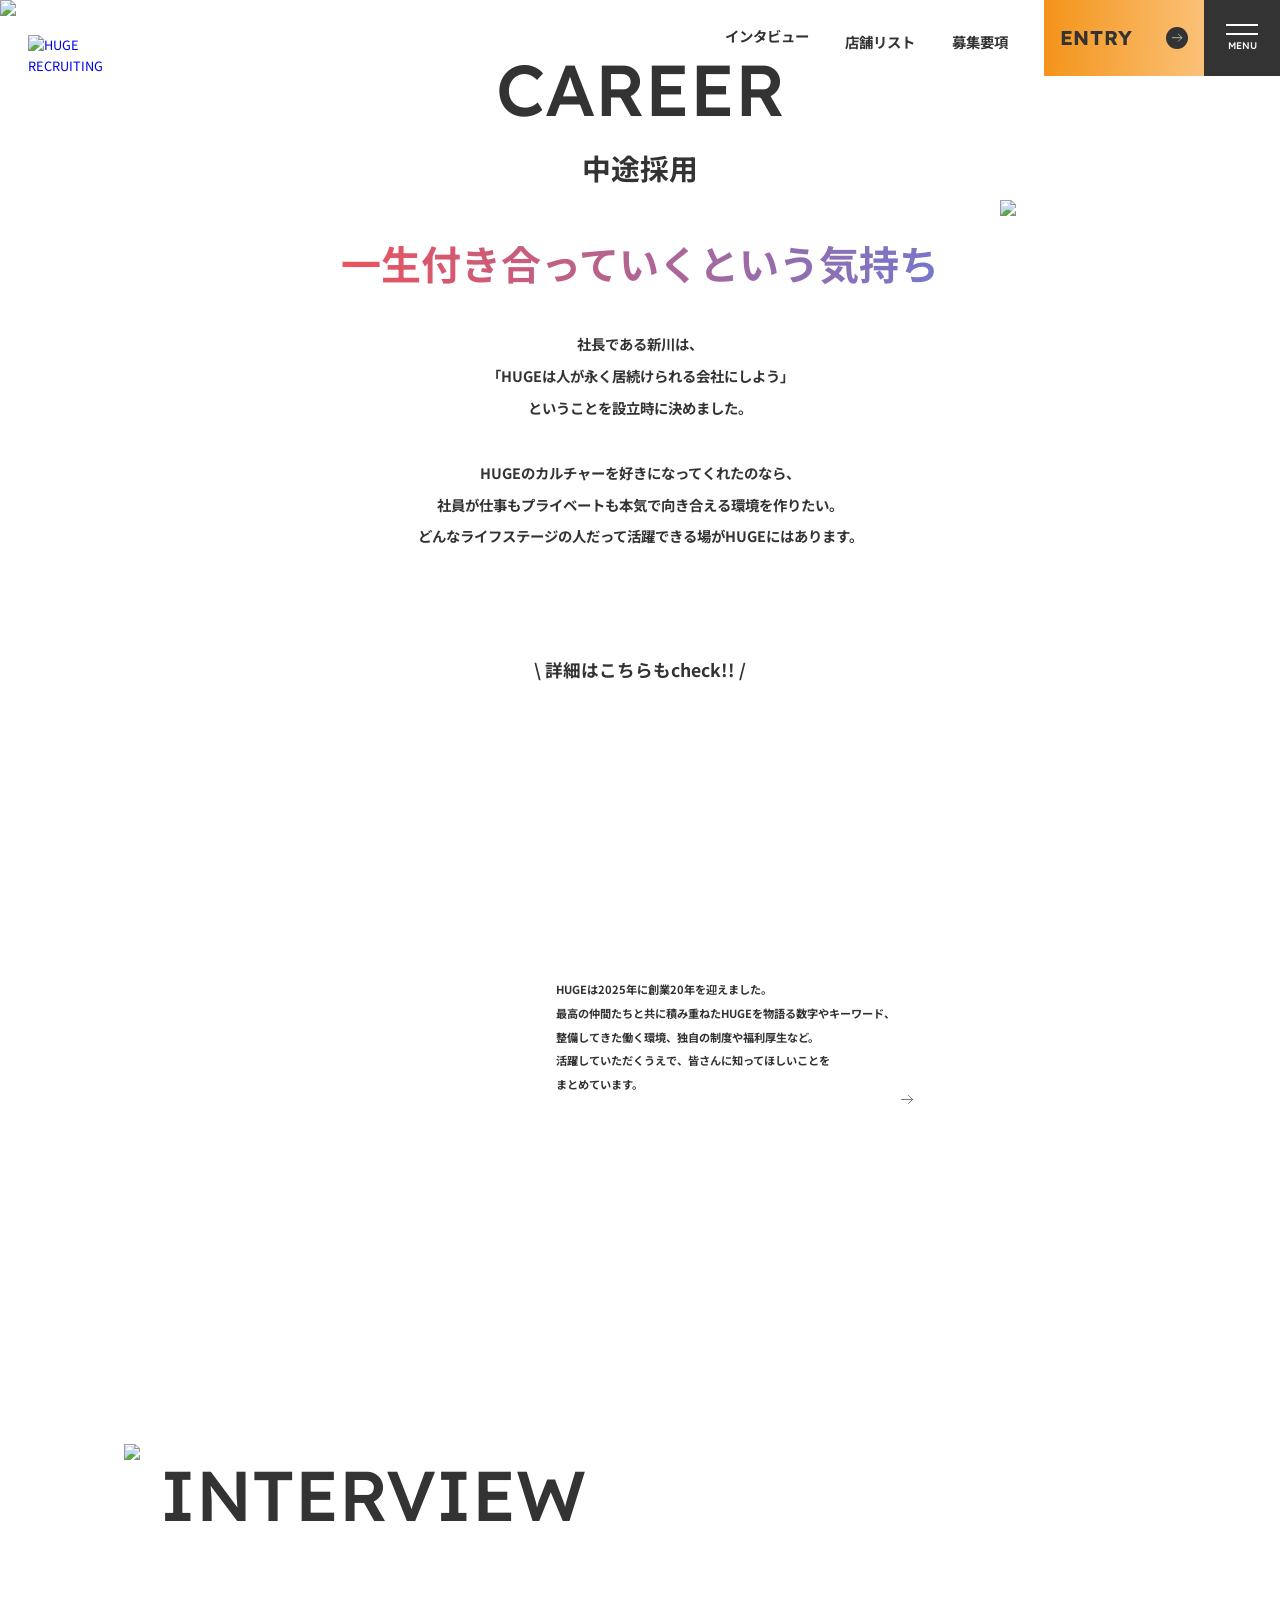
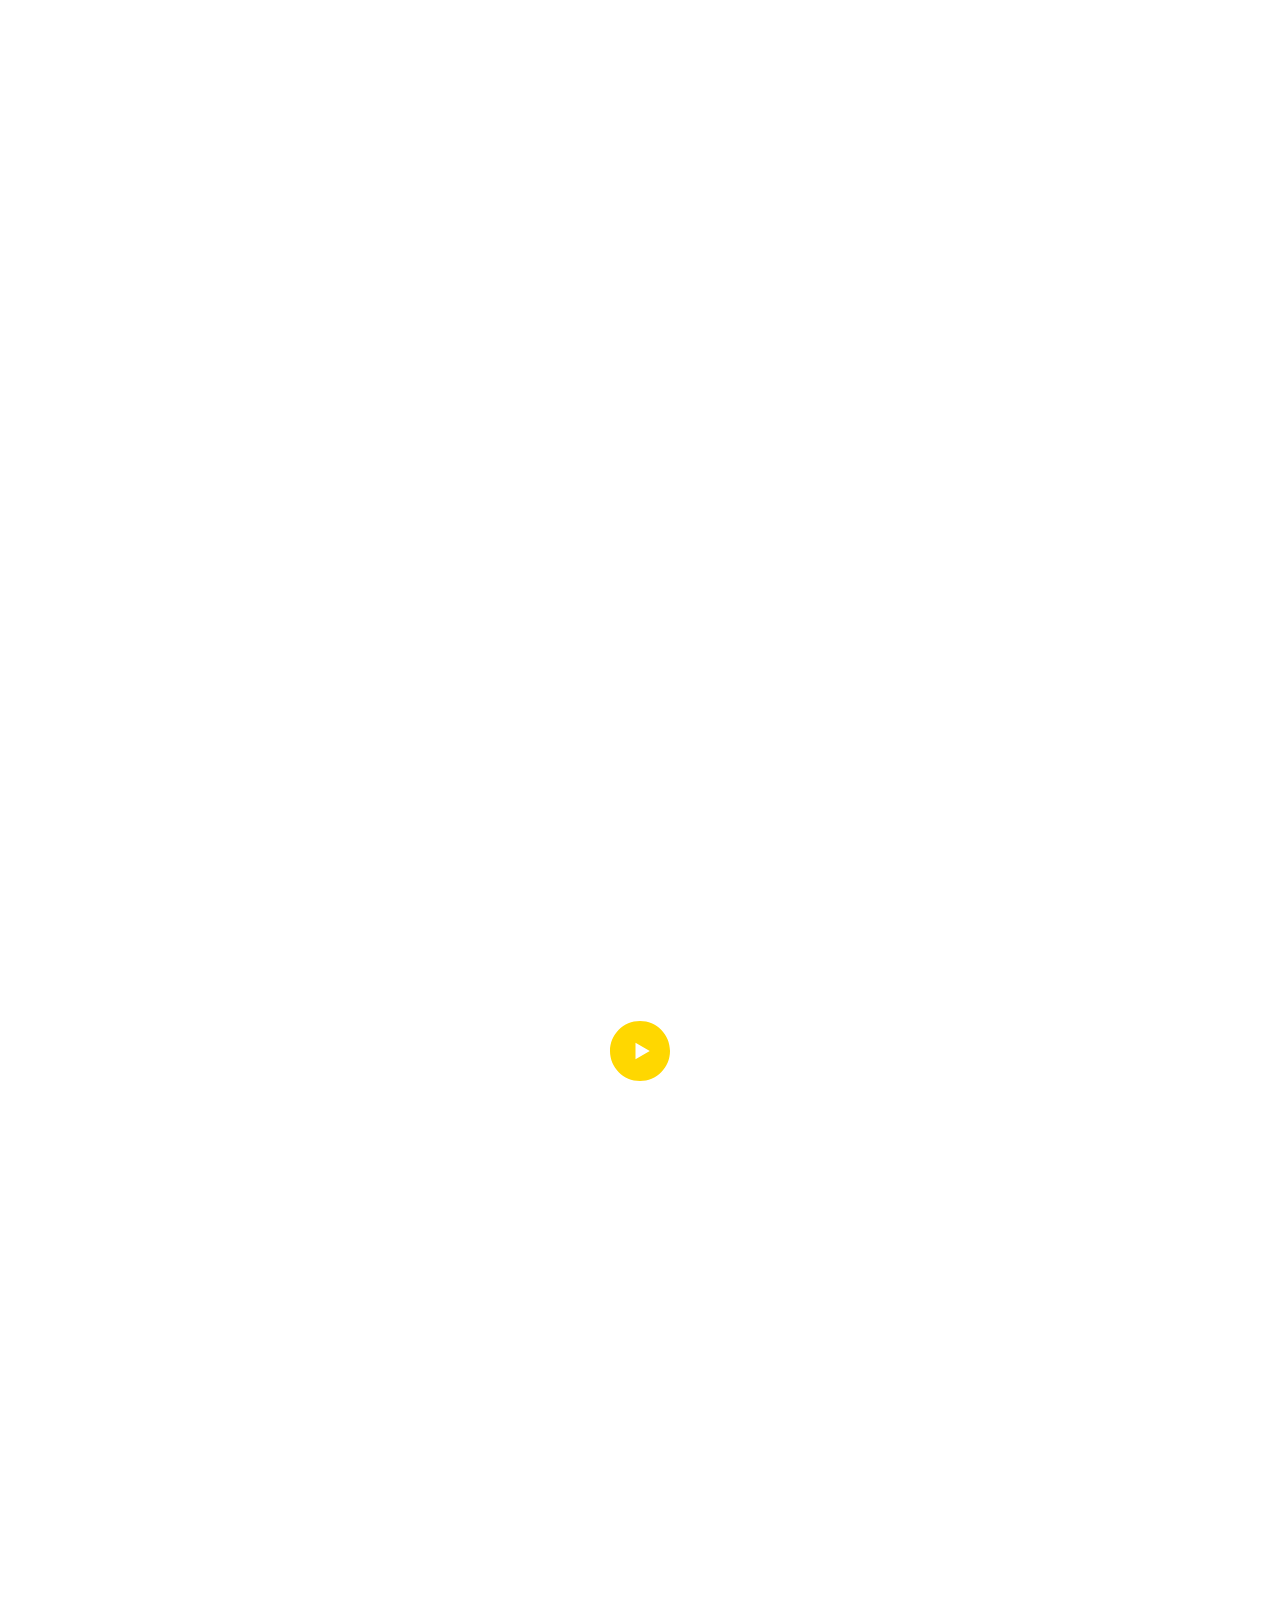
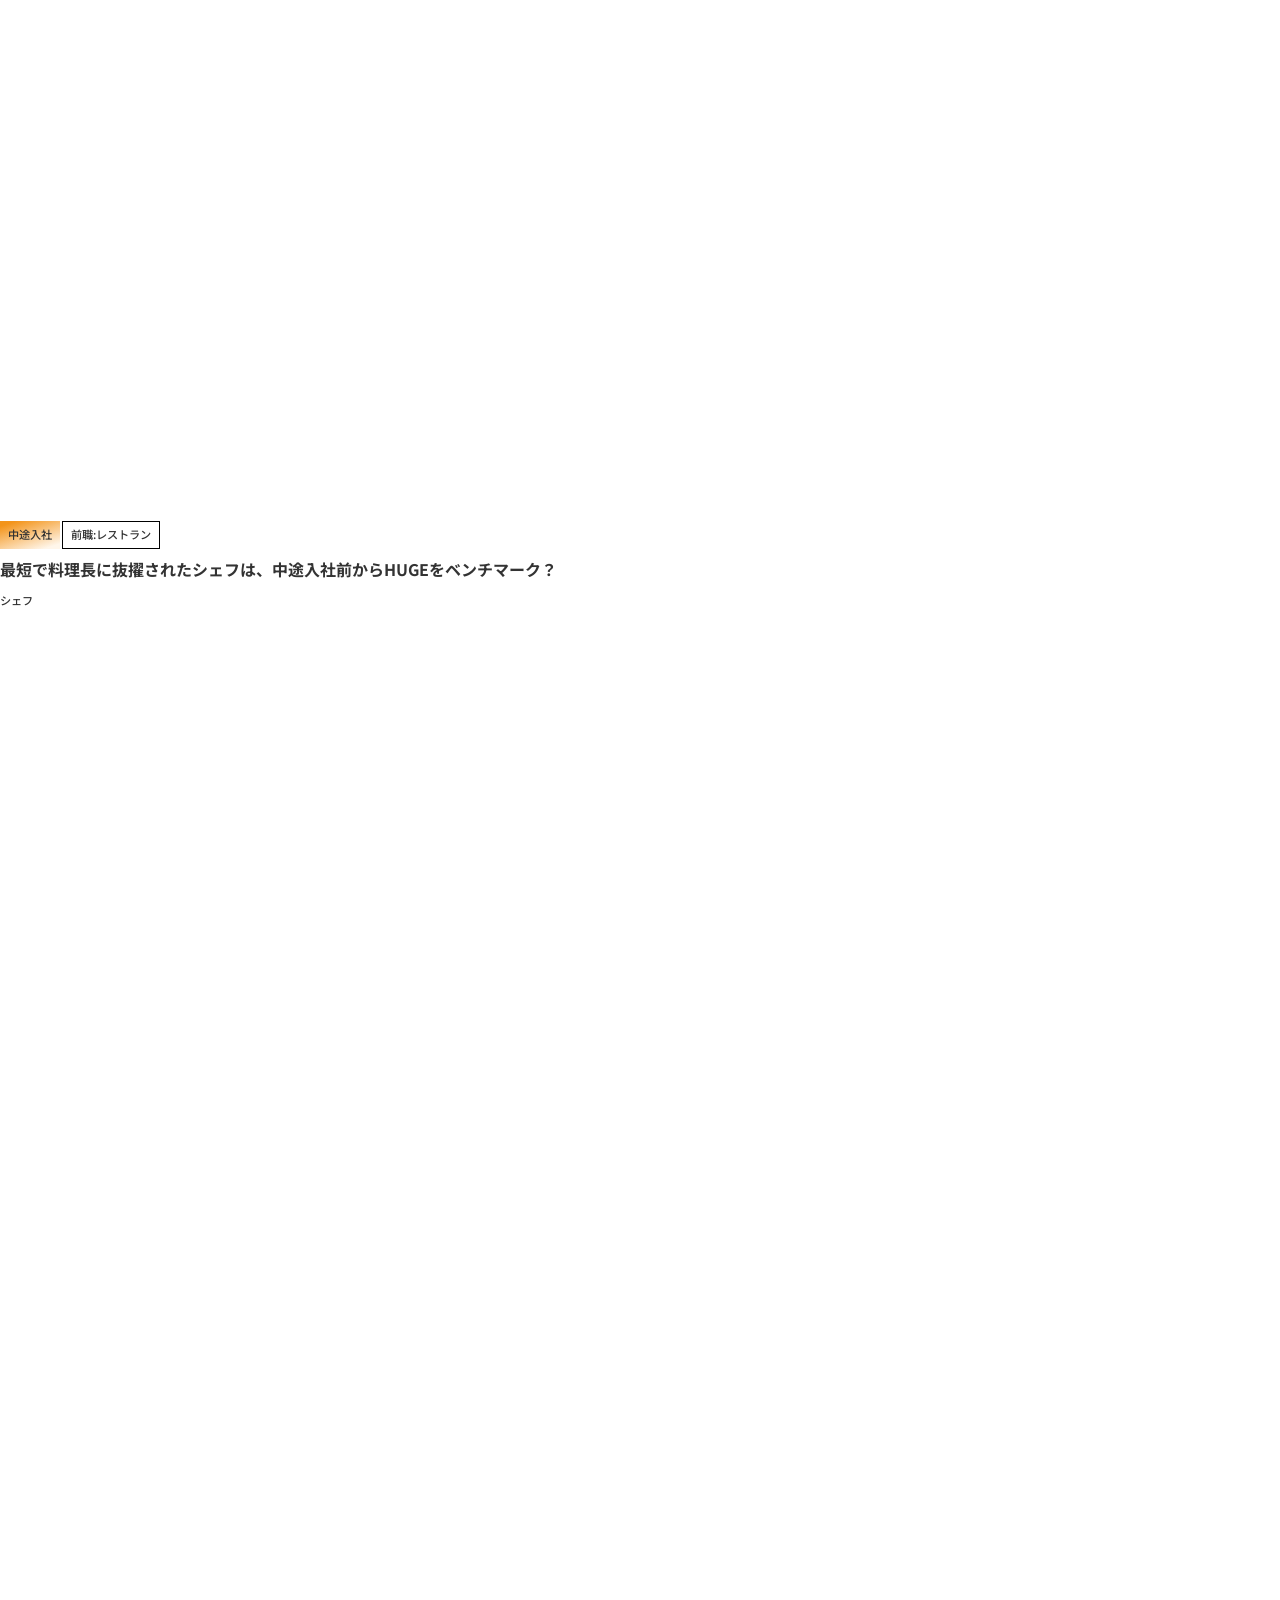
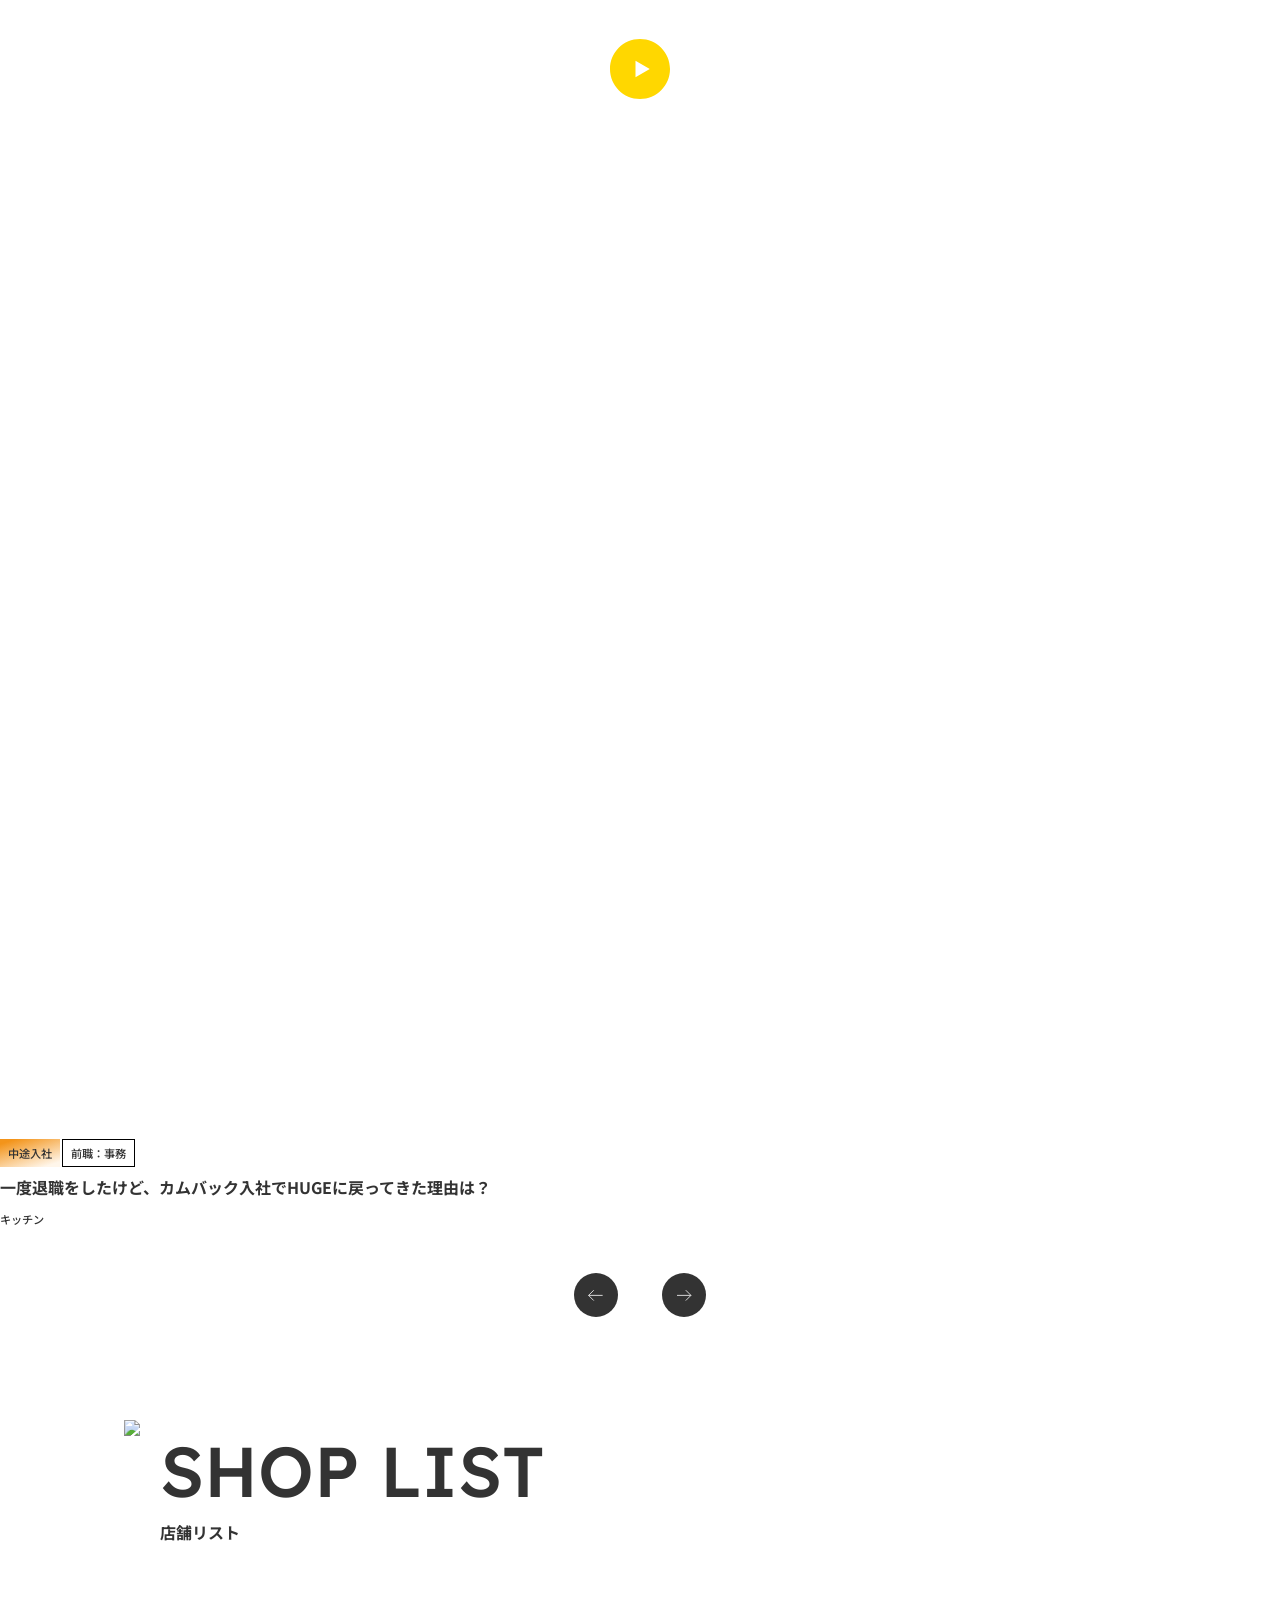
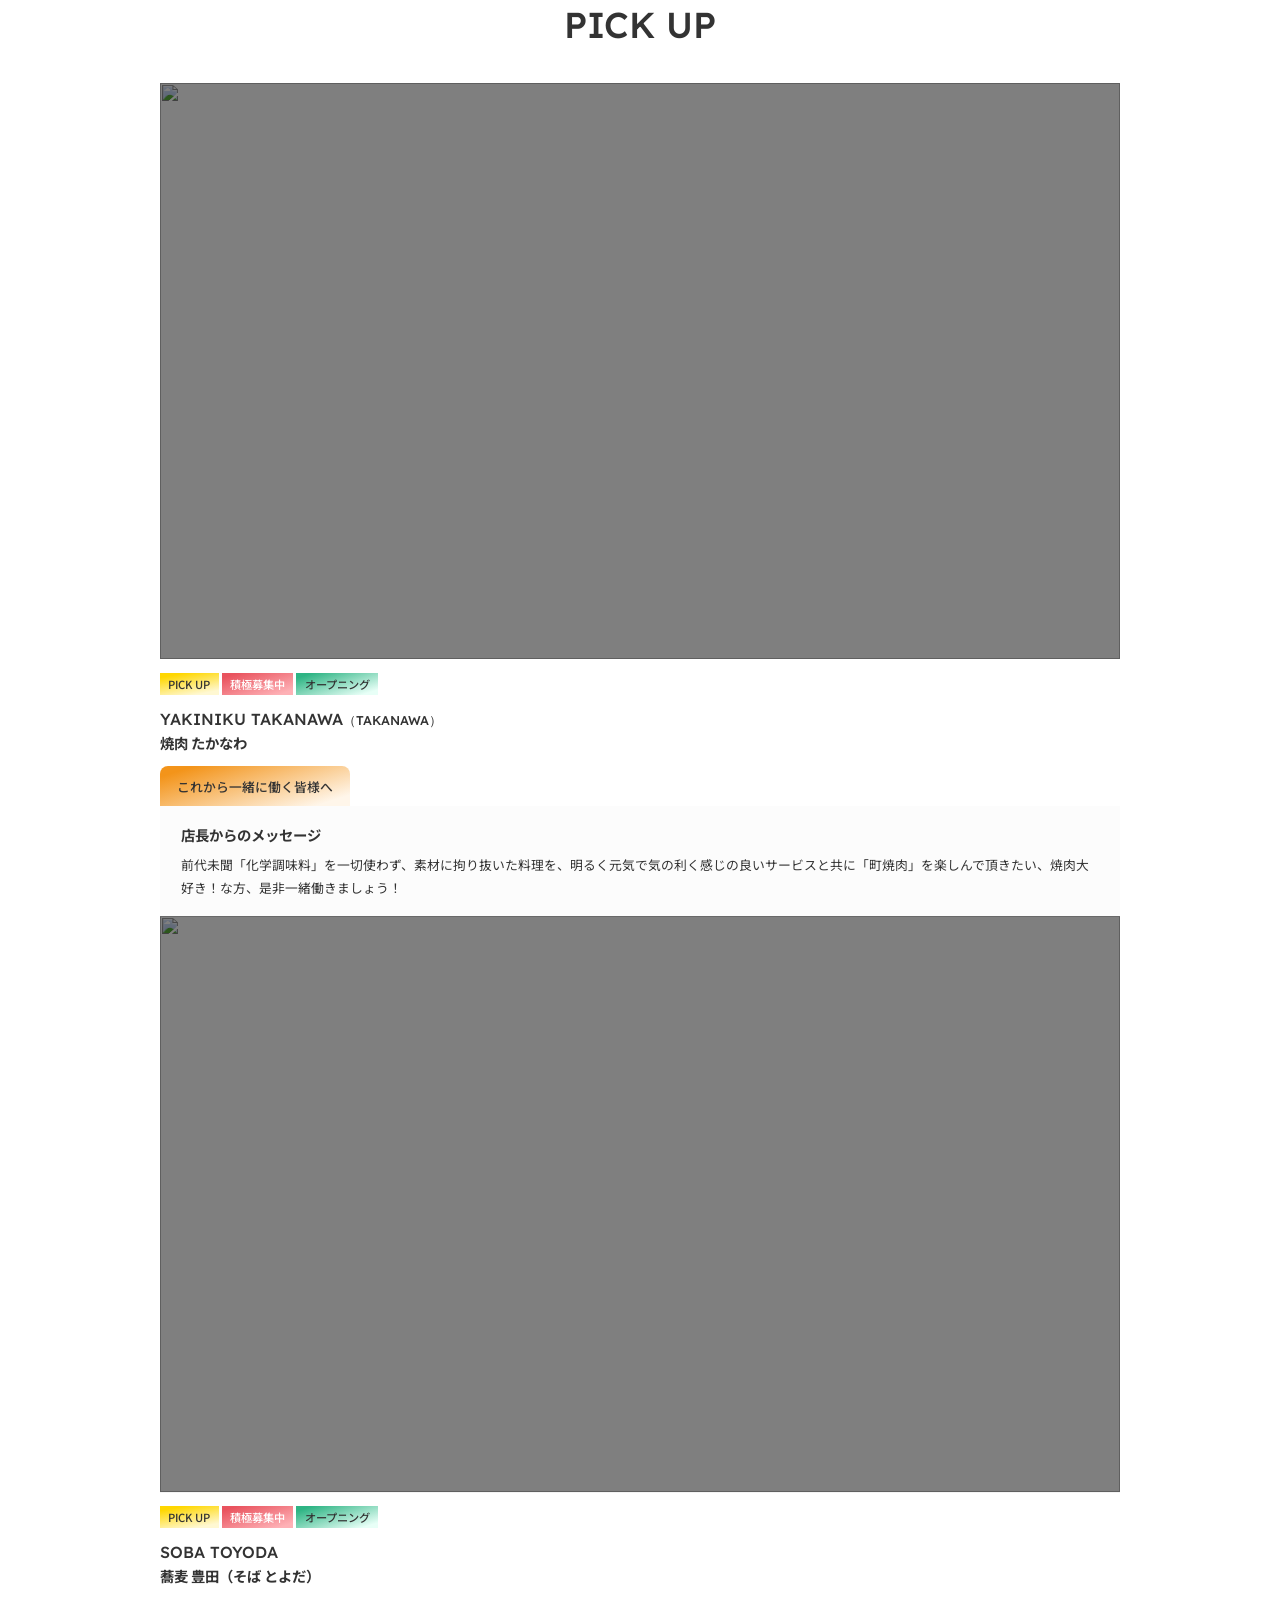
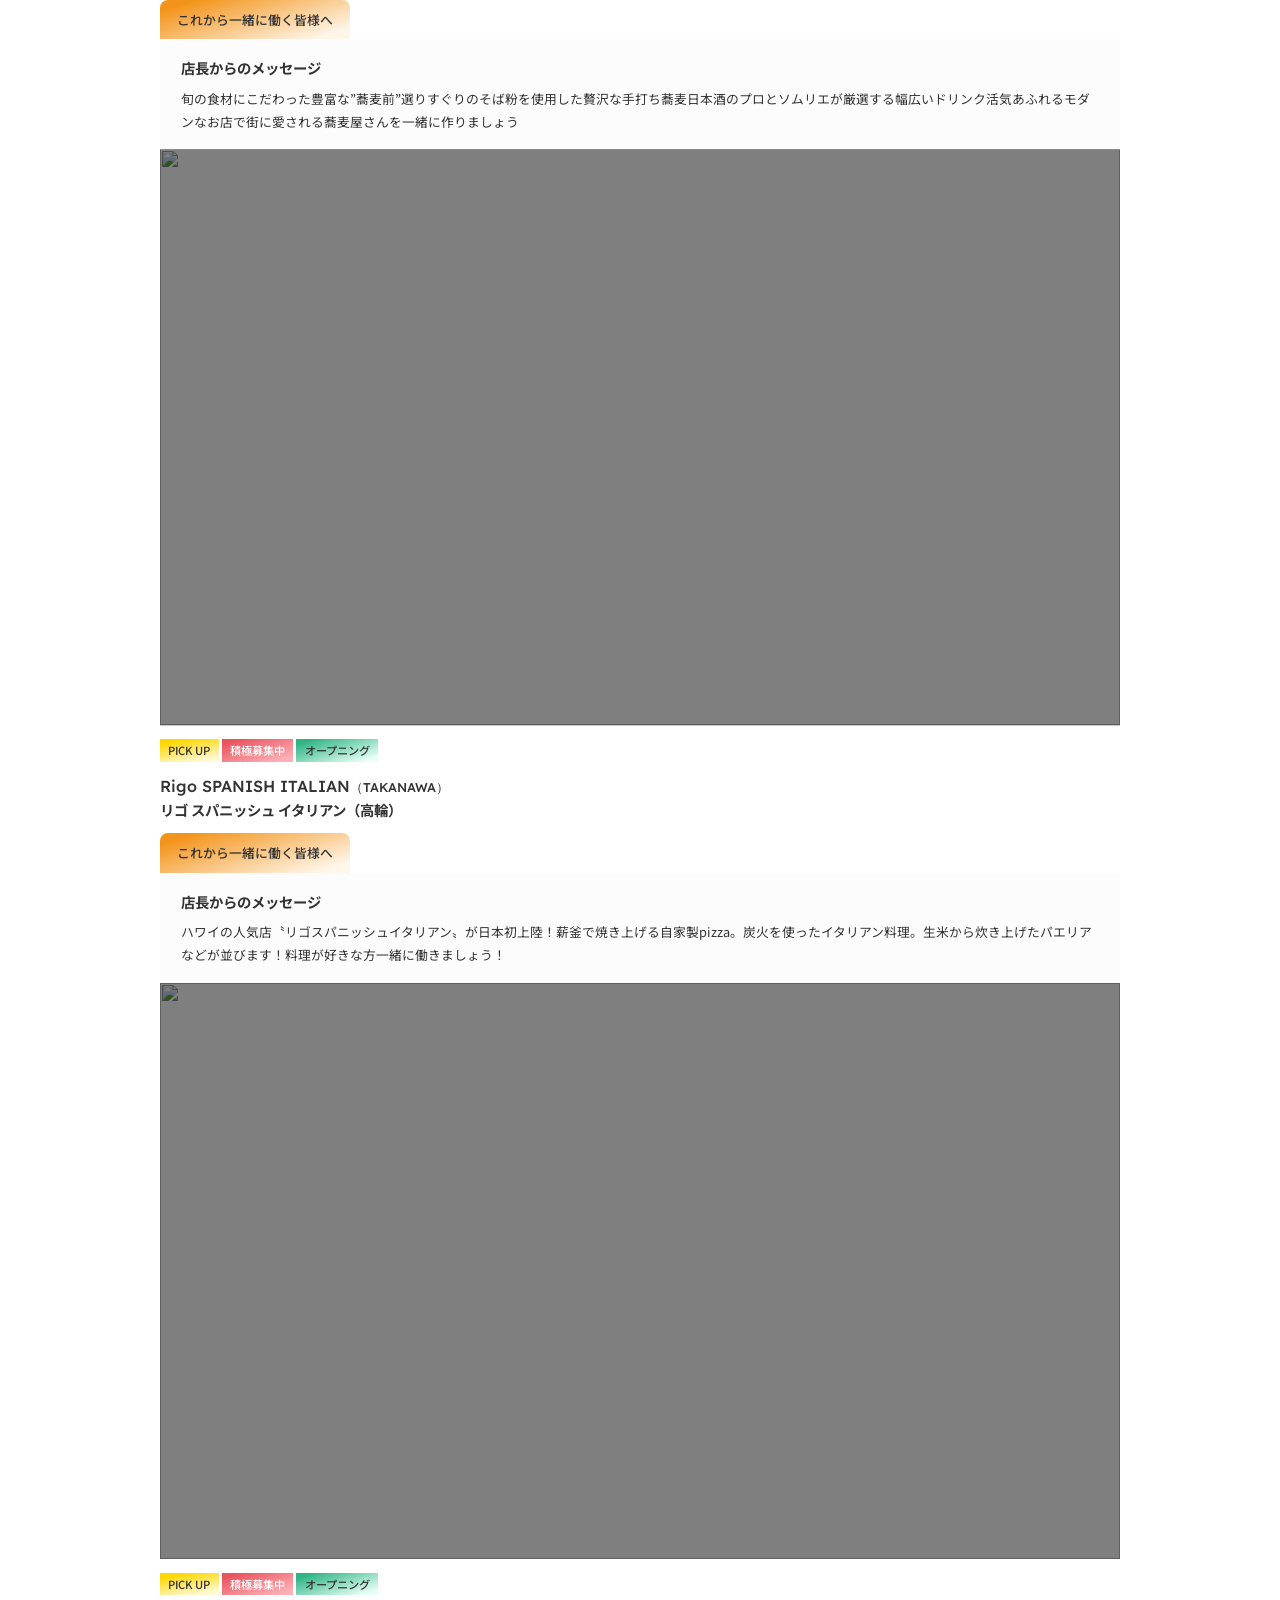
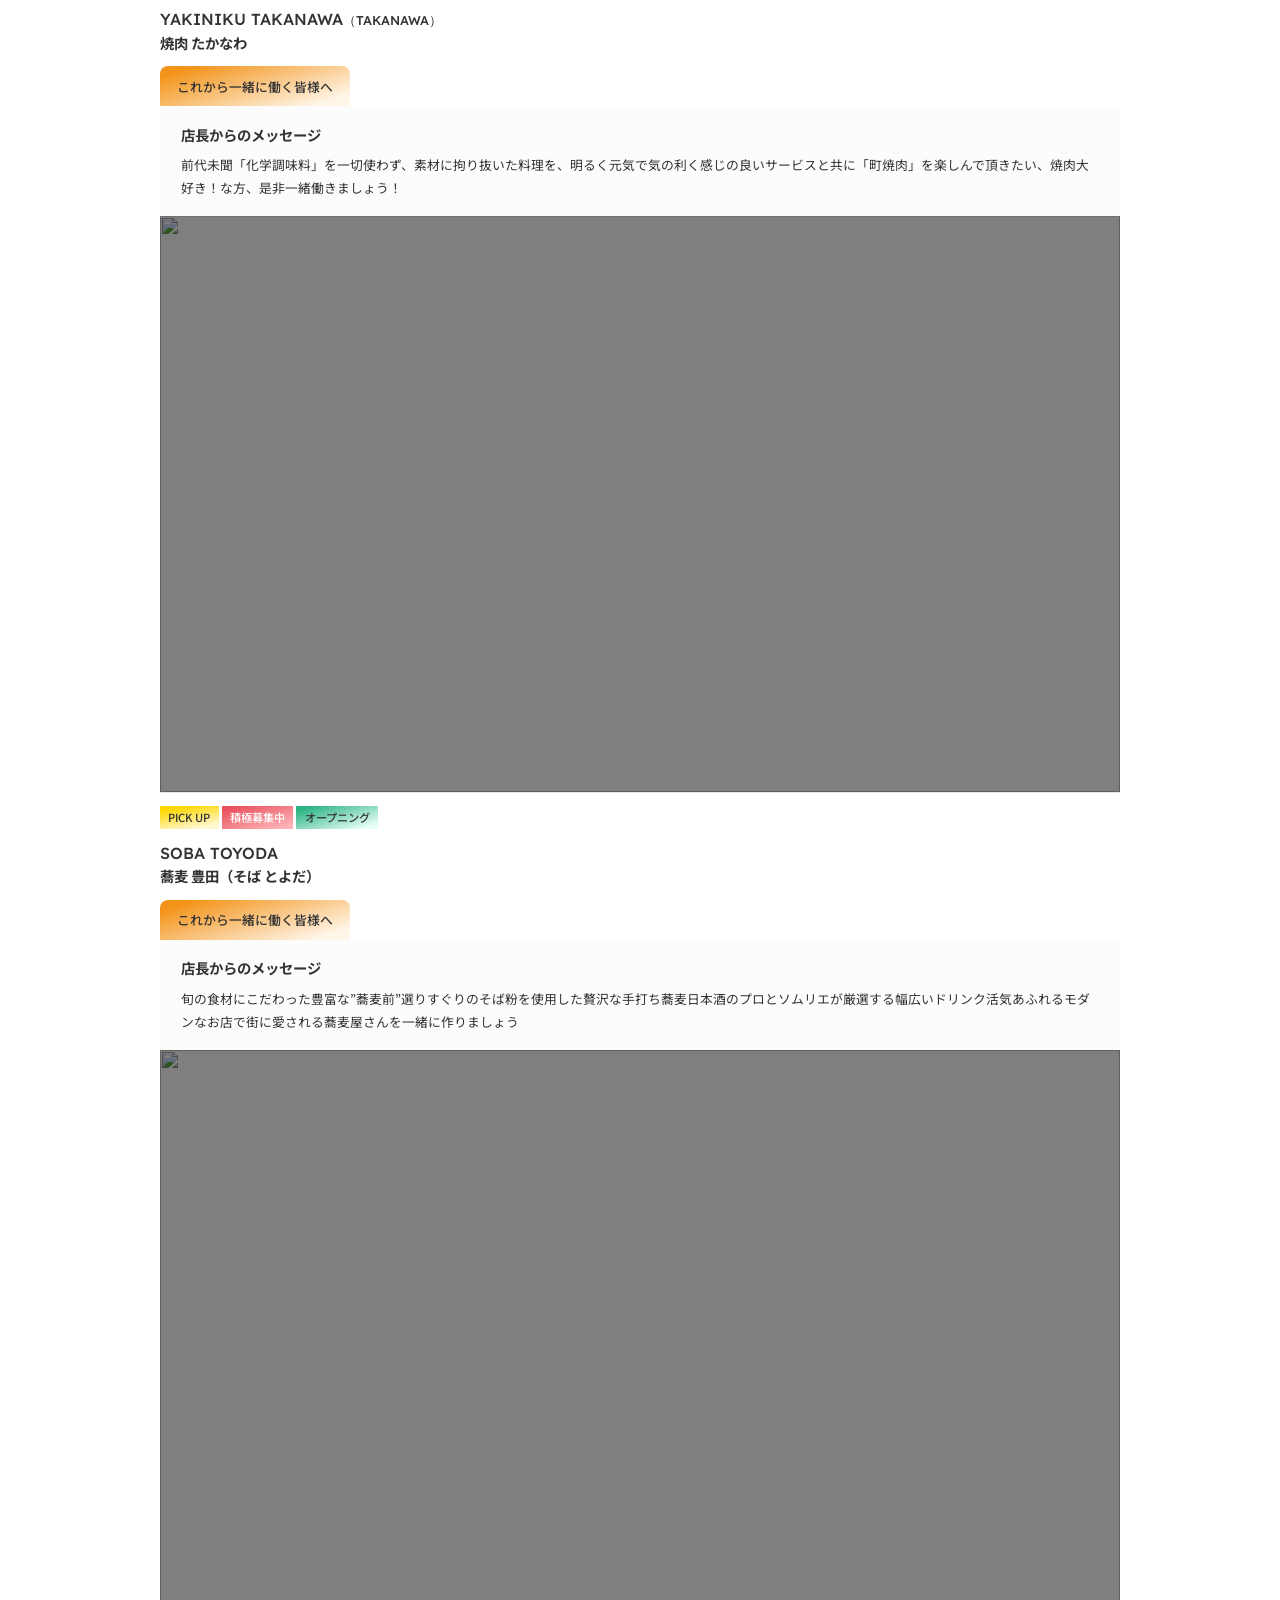
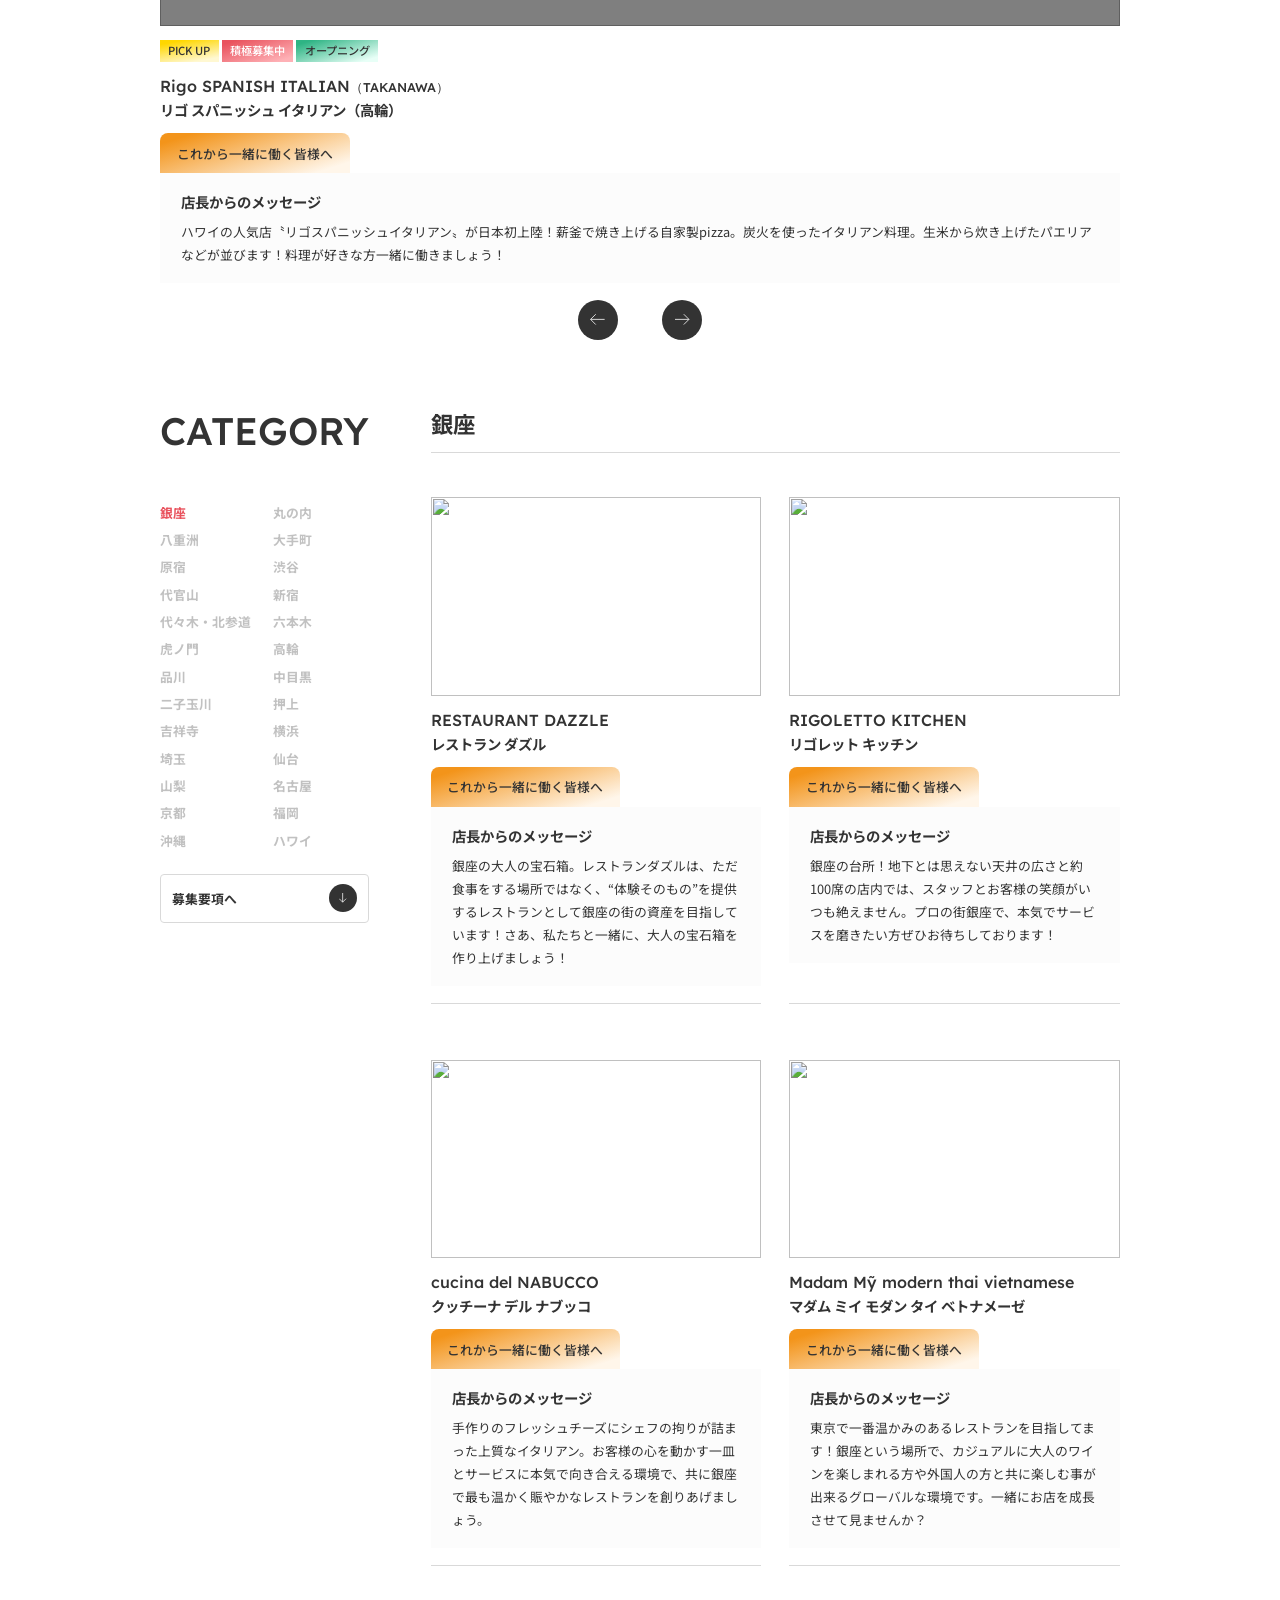
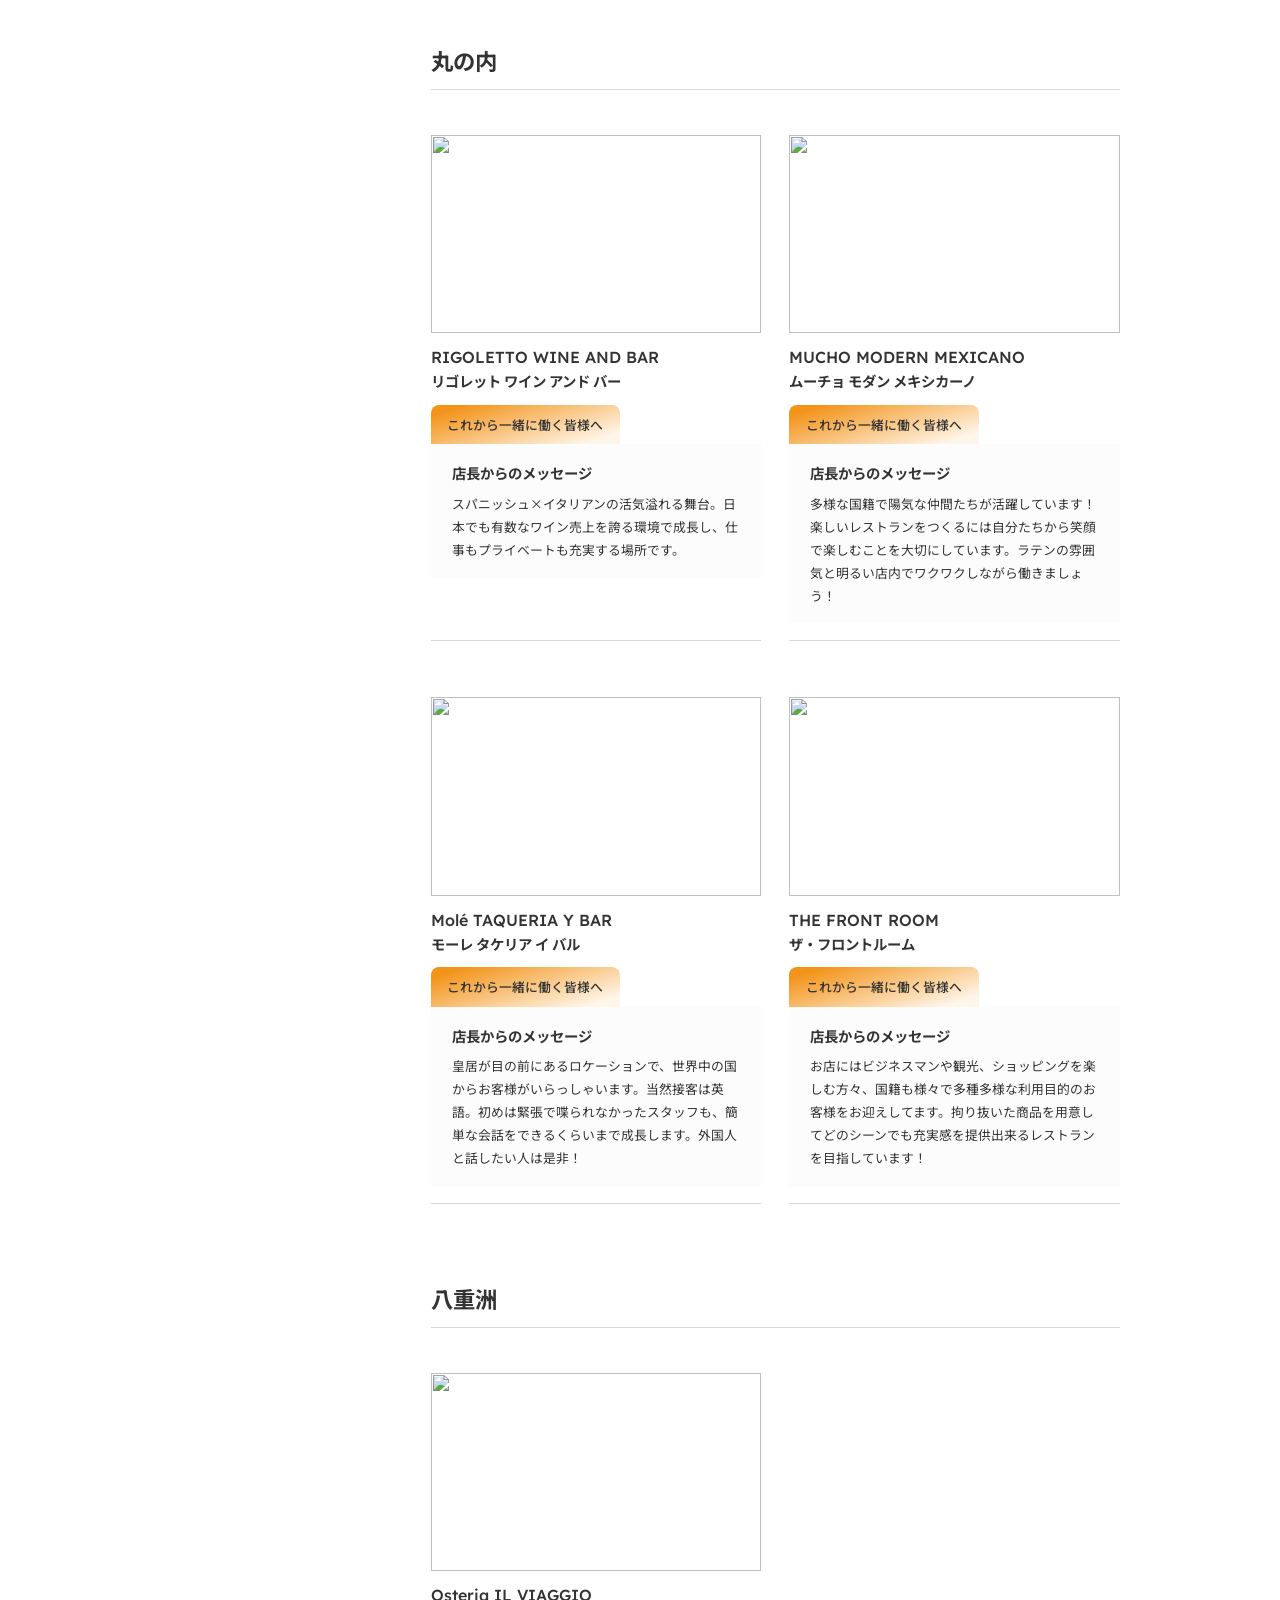
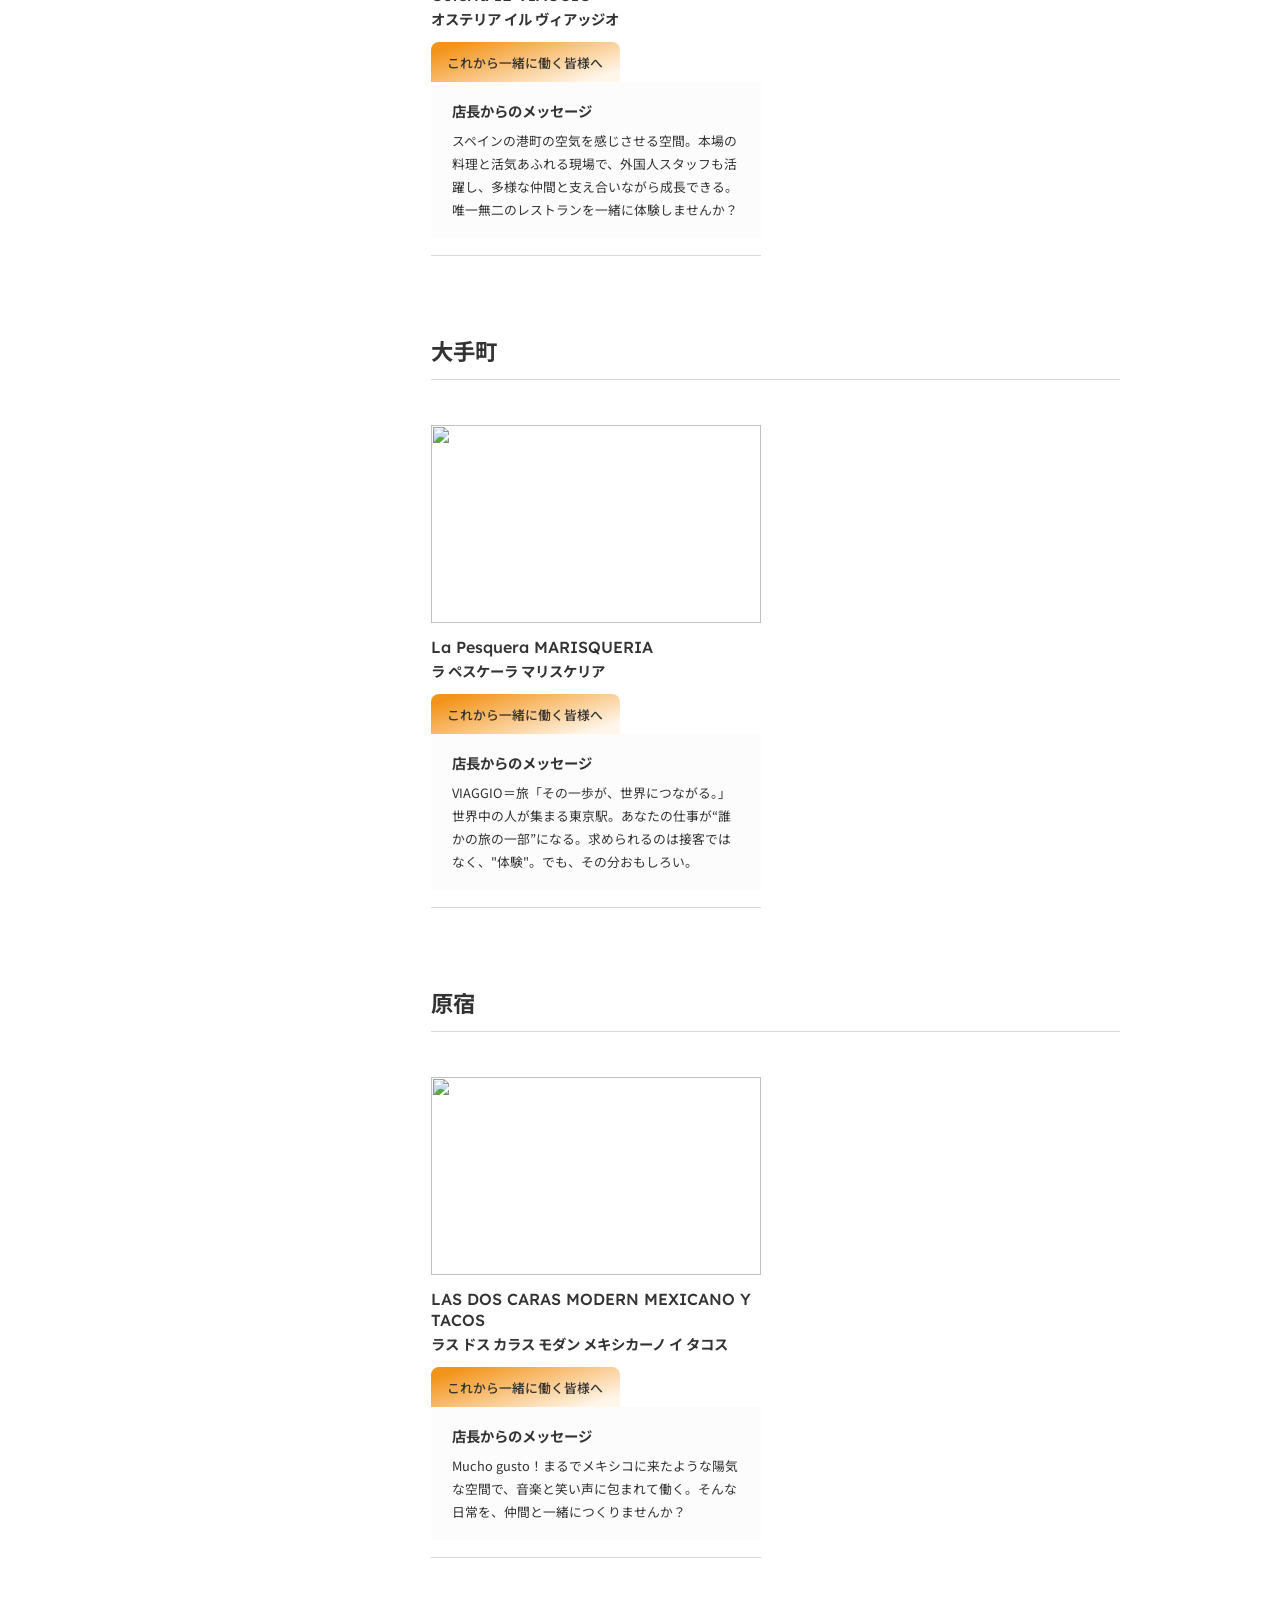
==== commit 081355cb: "aaaa" ====
--- a/career.html
+++ b/career.html
@@ -4,10 +4,10 @@
 <head>
     <meta charset="UTF-8">
     <meta name="viewport" content="width=device-width, initial-scale=1.0">
-    <title>CAREER</title>
+    <title>中途採用</title>
     <link href="css/fonts.css" rel="stylesheet" type="text/css">
     <link rel="stylesheet" href="https://cdn.jsdelivr.net/npm/swiper@12/swiper-bundle.min.css" />
-    <link href="css/stylesheet.css" rel="stylesheet" type="text/css">
+    <link href="css/style.css" rel="stylesheet" type="text/css">
     <link href="css/responsive.css" rel="stylesheet" type="text/css">
 </head>
 
@@ -17,29 +17,31 @@
         <header class="header no-header-state-update">
             <div class="header__set">
                 <div class="header__left">
-                    <a class="header__logo" href="/">
+                    <a class="header__logo" href="https://www.huge.co.jp/">
                         <img src="img/hd_change_logo.svg" alt="HUGE RECRUITING">
                     </a>
                 </div>
                 <div class="header__menu header__menu--newgrad">
-                    <a class="header__quick-link" href="#">
-                        <span>エリアから探す</span>
+                    <a class="header__quick-link" href="#interview">
+                        <span>インタビュー</span>
                         <span class="header__quick-arrow">
                             <img src="img/arrow-down.svg" alt="">
                         </span>
                     </a>
-                    <a class="header__quick-link" href="#">
-                        <span>ブランドから探す</span>
+                    <a class="header__quick-link" href="#shop">
+                        <span>店舗リスト</span>
                         <img src="img/arrow-down.svg" alt="">
                     </a>
-                    <a class="header__quick-link" href="#">
-                        <span>職種から探す</span>
+                    <a class="header__quick-link" href="#recruit">
+                        <span>募集要項</span>
                         <img src="img/arrow-down.svg" alt="">
                     </a>
                     <a class="header__entry-btn career_bg" href="#">
                         <span class="header__entry-label">ENTRY</span>
-                        <span class="header__entry-arrow">
-                            <img src="img/arrow-tag-right.svg" alt="">
+                        <span class="header__entry-arrow" aria-hidden="true">
+                            <svg width="14" height="14" viewBox="0 0 14 14" fill="none" xmlns="http://www.w3.org/2000/svg">
+                                <path d="M4.17376 0.5L12.7071 0.5V9.03333M12.1738 1.03333L0.707092 12.5" stroke="white" stroke-linecap="square"/>
+                            </svg>
                         </span>
                     </a>
                 </div>
@@ -56,16 +58,23 @@
             <div class="header__sidebar-overlay" aria-hidden="true"></div>
             <aside id="header-sidebar" class="header__sidebar" aria-label="サイトメニュー" aria-hidden="true">
                 <nav class="header__sidebar-nav">
-                    <a class="header__sidebar-link" href="#">
+                    <a class="header__sidebar-link header__sidebar-link--single" href="index.html">
+                        <span class="header__sidebar-en">TOP</span>
+                        <span class="header__sidebar-jp">採用トップ</span>
+                    </a>
+                    <a class="header__sidebar-link header__sidebar-link--single" href="about-huge-3min.html">
+                        <span class="header__sidebar-en">HUGE in 3 minutes</span>
+                        <span class="header__sidebar-jp">3分でわかるHUGE</span>
+                    </a>
+                    <a class="header__sidebar-link" href="new-graduates.html">
                         <span class="header__sidebar-en">NEW GRAD</span>
                         <span class="header__sidebar-jp">新卒採用</span>
                     </a>
-                    <a class="header__sidebar-link header__sidebar-link--single" href="#">3分でわかるHUGE</a>
-                    <a class="header__sidebar-link" href="#">
+                    <a class="header__sidebar-link" href="career.html">
                         <span class="header__sidebar-en">CAREER</span>
                         <span class="header__sidebar-jp">中途採用</span>
                     </a>
-                    <a class="header__sidebar-link" href="#">
+                    <a class="header__sidebar-link" href="part-time.html">
                         <span class="header__sidebar-en">PART-TIME</span>
                         <span class="header__sidebar-jp">アルバイト採用</span>
                     </a>
@@ -80,8 +89,8 @@
                     <div class="page__fv-main">
                         <div class="page__mainVisual">
                             <picture>
-                                <source srcset="img/page_career_sp.png" media="(max-width: 450px)">
-                                <img src="img/page_career.png">
+                                <source srcset="img/page_career_sp.webp" media="(max-width: 450px)">
+                                <img src="img/page_career.webp">
                             </picture>
                         </div>
                         <h1 class="page__title">
@@ -90,7 +99,7 @@
                         </h1>
                     </div>
                     <div class="page__overlay">
-                        <img src="img/page_overlay.png">
+                        <img src="img/page_overlay.webp">
                     </div>
                 </div>
             </div>
@@ -114,7 +123,7 @@
                             </div>
                         </div>
                         <div class="feeling__paint">
-                            <img src="img/feeling_paint.png">
+                            <img src="img/feeling_paint.webp">
                         </div>
                     </div>
                     <div class="hx16"></div>
@@ -124,49 +133,54 @@
                         <div class="career__campaign-inner">
                             <div class="career__campaign-title">\ 詳細はこちらもcheck!! /</div>
                             <div class="career__campaign-body">
-                                <div class="career__campaign-bg">
-                                    <picture>
-                                        <source srcset="img/campaign_bg_sp.png" media="(max-width: 768px)">
-                                        <img src="img/campaign_bg.png">
-                                    </picture>
-                                </div>
-                                <div class="career__campaign-content">
-                                    <div class="career__campaign-mark">
-                                        <img src="img/common_campaign_mark.svg">
-                                    </div>
-                                    <div class="career__campaign-main">
-                                        <div class="career__campaign-txt">
-                                            <p>
-                                                HUGEは2025年に創業20年を迎えました。<br />
-                                                最高の仲間たちと共に積み重ねたHUGEを物語る数字やキーワード、<br class="is__PC" />
-                                                整備してきた働く環境、独自の制度や福利厚生など。<br />
-                                                活躍していただくうえで、皆さんに知ってほしいことを<br class="is__PC" />
-                                                まとめています。
-                                            </p>
-                                        </div>
-                                        <div class="career__campaign-arrow">
-                                            <svg viewBox="0 0 16 12" fill="none" xmlns="http://www.w3.org/2000/svg">
-                                                <path
-                                                    d="M9.47147 0.586213L14.4685 5.58329L9.47147 10.5804M13.8439 5.58329L0.414275 5.58329"
-                                                    stroke="#333333" stroke-width="0.829225" stroke-linecap="square" />
-                                            </svg>
-                                        </div>
-                                    </div>
+                                <div class="faq__answer-campaign">
+                                    <a class="faq__campaign-link" href="#">
+                                        <div class="faq__campaign-bg">
+                                            <picture class="faq__campaign-bg-default">
+                                                <source srcset="img/campaign_bg_sp.webp" media="(max-width: 768px)">
+                                                <img src="img/campaign_bg.webp" alt="">
+                                            </picture>
+                                            <img class="faq__campaign-bg-hover" src="img/campaign_bg_hover.webp" alt="">
+                                        </div>
+                                        <div class="faq__campaign-content">
+                                            <div class="faq__campaign-title">
+                                                <img src="img/campaign_mark.svg" alt="">
+                                            </div>
+                                            <div class="faq__campaign-main">
+                                                <div class="faq__campaign-txt">
+                                                    <p>
+                                                        HUGEは2025年に創業20年を迎えました。<br />
+                                                        最高の仲間たちと共に積み重ねたHUGEを物語る数字やキーワード、<br class="is__PC" />
+                                                        整備してきた働く環境、独自の制度や福利厚生など。<br />
+                                                        活躍していただくうえで、皆さんに知ってほしいことを<br class="is__PC" />
+                                                        まとめています。
+                                                    </p>
+                                                </div>
+                                                <div class="faq__campaign-arrow">
+                                                    <svg viewBox="0 0 16 12" fill="none" xmlns="http://www.w3.org/2000/svg">
+                                                        <path
+                                                            d="M9.47147 0.586213L14.4685 5.58329L9.47147 10.5804M13.8439 5.58329L0.414275 5.58329"
+                                                            stroke="#333333" stroke-width="0.829225" stroke-linecap="square" />
+                                                    </svg>
+                                                </div>
+                                            </div>
+                                        </div>
+                                    </a>
                                 </div>
                             </div>
                         </div>
                         <div class="campaign__paint">
-                            <img src="img/career_campaign_paint.png">
+                            <img src="img/career_campaign_paint.svg">
                         </div>
                     </div>
                 </div>
-                <div class="career__interivew">
+                <div id="interview" class="career__interivew">
                     <div class="hx12"></div>
                     <div class="interview__inner">
                         <div class="interview__heading">
                             <h2 class="section__title">
                                 <span class="section__title-paint">
-                                    <img src="img/section_ttl_paint.png">
+                                    <img src="img/section_ttl_point02.webp">
                                 </span>
                                 <span class="section__title-txt">INTERVIEW</span>
                             </h2>
@@ -176,7 +190,7 @@
                                 <div class="swiper-wrapper">
                                     <div class="swiper-slide interview__item js-interview-modal-trigger" role="button" tabindex="0" aria-label="インタビュー詳細を開く">
                                         <div class="interview__video">
-                                            <video src="video/interview_video01.mp4" muted loop playsinline poster="img/interview_img1.png"></video>
+                                            <video src="video/video_interview02.mp4" muted loop playsinline poster="img/interview_img2.png"></video>
                                             <span class="interview__btn">
                                                 <svg viewBox="0 0 80 80" fill="none" xmlns="http://www.w3.org/2000/svg">
                                                     <path d="M40 0C62.0914 0 80 17.9086 80 40C80 62.0914 62.0914 80 40 80C17.9086 80 0 62.0914 0 40C0 17.9086 17.9086 0 40 0ZM34 51L53 40L34 29V51Z" fill="#FFD700"/>
@@ -185,20 +199,20 @@
                                         </div>
                                         <div class="interview__main">
                                             <div class="interview__category-list">
-                                                <span class="interview__category interview__category--entry">スタッフ入社→社員</span>
-                                                <span class="interview__category">大卒</span>
+                                                <span class="interview__category interview__category--career">中途入社</span>
+                                                <span class="interview__category">前職:レストラン</span>
                                             </div>
                                             <div class="interview__txt">
                                                 <p>
-                                                    スタッフそれぞれが個性や強みを生かして、チームでレストランを創り上げる！
+                                                    最短で料理長に抜擢されたシェフは、中途入社前からHUGEをベンチマーク？
                                                 </p>
                                             </div>
                                         </div>
-                                        <div class="interview__name">ホール</div>
+                                        <div class="interview__name">シェフ</div>
                                     </div>
                                     <div class="swiper-slide interview__item js-interview-modal-trigger" role="button" tabindex="0" aria-label="インタビュー詳細を開く">
                                         <div class="interview__video">
-                                            <video src="video/interview_video02.mp4" muted loop playsinline poster="img/interview_img2.png"></video>
+                                            <video src="video/video_interview04.mp4" muted loop playsinline poster="img/interview_img4.png"></video>
                                             <span class="interview__btn">
                                                 <svg viewBox="0 0 80 80" fill="none" xmlns="http://www.w3.org/2000/svg">
                                                     <path d="M40 0C62.0914 0 80 17.9086 80 40C80 62.0914 62.0914 80 40 80C17.9086 80 0 62.0914 0 40C0 17.9086 17.9086 0 40 0ZM34 51L53 40L34 29V51Z" fill="#FFD700"/>
@@ -207,43 +221,50 @@
                                         </div>
                                         <div class="interview__main">
                                             <div class="interview__category-list">
-                                                <span class="interview__category interview__category--newgrad">新卒入社</span>
-                                                <span class="interview__category">大卒</span>
+                                                <span class="interview__category interview__category--career">中途入社</span>
+                                                <span class="interview__category">前職：事務</span>
                                             </div>
                                             <div class="interview__txt">
                                                 <p>
-                                                    スタッフそれぞれが個性や強みを生かして、チームでレストランを創り上げる！
+                                                    一度退職をしたけど、カムバック入社でHUGEに戻ってきた理由は？
                                                 </p>
                                             </div>
                                         </div>
-                                        <div class="interview__name">シェフ</div>
+                                        <div class="interview__name">キッチン</div>
                                     </div>
                                 </div>
-                                <div class="interview__controls">
-                                    <div class="swiper-button-prev interview__nav-btn interview__nav-btn--prev" aria-label="前のスライド">
-                                        <svg viewBox="0 0 19 14" fill="none" xmlns="http://www.w3.org/2000/svg">
-                                            <path d="M6.74108 0.707163L0.707101 6.74114L6.74108 12.7751M1.46135 6.74114L17.6777 6.74114" stroke="white" stroke-linecap="square"/>
-                                        </svg>                                            
+                                    <div class="interview__controls">
+                                        <div class="swiper-button-prev interview__nav-btn interview__nav-btn--prev"
+                                            aria-label="前のスライド">
+                                            <svg viewBox="0 0 19 14" fill="none" xmlns="http://www.w3.org/2000/svg">
+                                                <path
+                                                    d="M6.74108 0.707163L0.707101 6.74114L6.74108 12.7751M1.46135 6.74114L17.6777 6.74114"
+                                                    stroke="white" stroke-linecap="square" />
+                                            </svg>
+                                        </div>
+                                        <div class="swiper-pagination interview__pagination"></div>
+                                        <div class="swiper-button-next interview__nav-btn interview__nav-btn--next"
+                                            aria-label="次のスライド">
+                                            <svg viewBox="0 0 19 14" fill="none" xmlns="http://www.w3.org/2000/svg">
+                                                <path
+                                                    d="M11.4365 0.707163L17.4705 6.74114L11.4365 12.7751M16.7163 6.74114L0.499948 6.74114"
+                                                    stroke="white" stroke-linecap="square" />
+                                            </svg>
+                                        </div>
                                     </div>
-                                    <div class="swiper-pagination interview__pagination"></div>
-                                    <div class="swiper-button-next interview__nav-btn interview__nav-btn--next" aria-label="次のスライド">
-                                        <svg viewBox="0 0 19 14" fill="none" xmlns="http://www.w3.org/2000/svg">
-                                            <path d="M11.4365 0.707163L17.4705 6.74114L11.4365 12.7751M16.7163 6.74114L0.499948 6.74114" stroke="white" stroke-linecap="square"/>
-                                        </svg>                                            
-                                    </div>
-                                </div>
                             </div>
                         </div>
                     </div>
                 </div>
-                <div class="career__shop">
+
+                <div id="shop" class="career__shop">
                     <div class="hx17"></div>
                     <div class="container">
                         <div class="shop__inner">
                             <div class="section__heading">
                                 <h2 class="section__title">
                                     <span class="section__title-paint">
-                                        <img src="img/section_ttl_paint02.png">
+                                        <img src="img/section_ttl_paint02.webp">
                                     </span>
                                     <span class="section__title-txt">SHOP LIST</span>
                                 </h2>
@@ -254,10 +275,10 @@
                                     <h3 class="pickup__title">PICK UP</h3>
                                     <div class="swiper pickup__content">
                                         <div class="swiper-wrapper">
-                                            <div class="swiper-slide pickup__item">
+                                            <a class="swiper-slide pickup__item" href="https://huge-recruit.jp/job/-/info/list?shop=S0000772:S0000873:S0000872:S0000871:S0000870:S0000886:S0000887:S0000888:S0000889:S0000914" target="_blank" rel="noopener">
                                                 <div class="pickup__top">
                                                     <div class="pickup__img">
-                                                        <img src="img/pickup_img.jpg">
+                                                        <img src="img/img_shop_yakiniku_takanawa.webp">
                                                     </div>
                                                     <div class="pickup__link">
                                                         <span class="pickup__link-txt">この店舗の求人を見る</span>
@@ -289,17 +310,17 @@
                                                             <div class="pickup__message-label">店長からのメッセージ</div>
                                                             <div class="pickup__message-txt">
                                                                 <p>
-                                                                    テキストが入ります。テキストが入ります。テキストが入ります。テキストが入ります。テキストが入ります。テキストが入ります。テキストが入ります。テキストが入ります。
+                                                                    前代未聞「化学調味料」を一切使わず、素材に拘り抜いた料理を、明るく元気で気の利く感じの良いサービスと共に「町焼肉」を楽しんで頂きたい、焼肉大好き！な方、是非一緒働きましょう！
                                                                 </p>
                                                             </div>
                                                         </div>
                                                     </div>
                                                 </div>
-                                            </div>
-                                            <div class="swiper-slide pickup__item">
+                                            </a>
+                                            <a class="swiper-slide pickup__item" href="https://huge-recruit.jp/job/-/info/list?shop=S0000869:S0000868:S0000867:S0000866:S0000865:S0000876:S0000877:S0000883:S0000884:S0000874:S0000885" target="_blank" rel="noopener">
                                                 <div class="pickup__top">
                                                     <div class="pickup__img">
-                                                        <img src="img/pickup_img.jpg">
+                                                        <img src="img/img_shop_soba_toyoda.webp">
                                                     </div>
                                                     <div class="pickup__link">
                                                         <span class="pickup__link-txt">この店舗の求人を見る</span>
@@ -330,17 +351,17 @@
                                                             <div class="pickup__message-label">店長からのメッセージ</div>
                                                             <div class="pickup__message-txt">
                                                                 <p>
-                                                                    テキストが入ります。テキストが入ります。テキストが入ります。テキストが入ります。テキストが入ります。テキストが入ります。テキストが入ります。テキストが入ります。
+                                                                    旬の食材にこだわった豊富な”蕎麦前”選りすぐりのそば粉を使用した贅沢な手打ち蕎麦日本酒のプロとソムリエが厳選する幅広いドリンク活気あふれるモダンなお店で街に愛される蕎麦屋さんを一緒に作りましょう
                                                                 </p>
                                                             </div>
                                                         </div>
                                                     </div>
                                                 </div>
-                                            </div>
-                                            <div class="swiper-slide pickup__item">
+                                            </a>
+                                            <a class="swiper-slide pickup__item" href="https://huge-recruit.jp/job/-/info/list?shop=S0000864:S0000863:S0000862:S0000861:S0000879:S0000880:S0000881:S0000882:S0000860" target="_blank" rel="noopener">
                                                 <div class="pickup__top">
                                                     <div class="pickup__img">
-                                                        <img src="img/pickup_img.jpg">
+                                                        <img src="img/img_shop_rigo_spanish_italian_takanawa.webp">
                                                     </div>
                                                     <div class="pickup__link">
                                                         <span class="pickup__link-txt">この店舗の求人を見る</span>
@@ -362,7 +383,7 @@
                                                 </div>
                                                 <div class="pickup__main">
                                                     <div class="pickup__name">
-                                                        <span class="pickup__name-en">YAKINIKU TAKANAWA</span>
+                                                        <span class="pickup__name-en">Rigo SPANISH ITALIAN<span>（TAKANAWA）</span></span>
                                                         <span class="pickup__name-jp">リゴ スパニッシュ イタリアン（高輪）</span>
                                                     </div>
                                                     <div class="pickup__message">
@@ -371,17 +392,17 @@
                                                             <div class="pickup__message-label">店長からのメッセージ</div>
                                                             <div class="pickup__message-txt">
                                                                 <p>
-                                                                    テキストが入ります。テキストが入ります。テキストが入ります。テキストが入ります。テキストが入ります。テキストが入ります。テキストが入ります。テキストが入ります。
+                                                                    ハワイの人気店〝リゴスパニッシュイタリアン〟が日本初上陸！薪釜で焼き上げる自家製pizza。炭火を使ったイタリアン料理。生米から炊き上げたパエリアなどが並びます！料理が好きな方一緒に働きましょう！
                                                                 </p>
                                                             </div>
                                                         </div>
                                                     </div>
                                                 </div>
-                                            </div>
-                                            <div class="swiper-slide pickup__item">
+                                            </a>
+                                            <a class="swiper-slide pickup__item" href="https://huge-recruit.jp/job/-/info/list?shop=S0000772:S0000873:S0000872:S0000871:S0000870:S0000886:S0000887:S0000888:S0000889:S0000914" target="_blank" rel="noopener">
                                                 <div class="pickup__top">
                                                     <div class="pickup__img">
-                                                        <img src="img/pickup_img.jpg">
+                                                        <img src="img/img_shop_yakiniku_takanawa.webp">
                                                     </div>
                                                     <div class="pickup__link">
                                                         <span class="pickup__link-txt">この店舗の求人を見る</span>
@@ -413,17 +434,17 @@
                                                             <div class="pickup__message-label">店長からのメッセージ</div>
                                                             <div class="pickup__message-txt">
                                                                 <p>
-                                                                    テキストが入ります。テキストが入ります。テキストが入ります。テキストが入ります。テキストが入ります。テキストが入ります。テキストが入ります。テキストが入ります。
+                                                                    前代未聞「化学調味料」を一切使わず、素材に拘り抜いた料理を、明るく元気で気の利く感じの良いサービスと共に「町焼肉」を楽しんで頂きたい、焼肉大好き！な方、是非一緒働きましょう！
                                                                 </p>
                                                             </div>
                                                         </div>
                                                     </div>
                                                 </div>
-                                            </div>
-                                            <div class="swiper-slide pickup__item">
+                                            </a>
+                                            <a class="swiper-slide pickup__item" href="https://huge-recruit.jp/job/-/info/list?shop=S0000869:S0000868:S0000867:S0000866:S0000865:S0000876:S0000877:S0000883:S0000884:S0000874:S0000885" target="_blank" rel="noopener">
                                                 <div class="pickup__top">
                                                     <div class="pickup__img">
-                                                        <img src="img/pickup_img.jpg">
+                                                        <img src="img/img_shop_soba_toyoda.webp">
                                                     </div>
                                                     <div class="pickup__link">
                                                         <span class="pickup__link-txt">この店舗の求人を見る</span>
@@ -454,17 +475,17 @@
                                                             <div class="pickup__message-label">店長からのメッセージ</div>
                                                             <div class="pickup__message-txt">
                                                                 <p>
-                                                                    テキストが入ります。テキストが入ります。テキストが入ります。テキストが入ります。テキストが入ります。テキストが入ります。テキストが入ります。テキストが入ります。
+                                                                    旬の食材にこだわった豊富な”蕎麦前”選りすぐりのそば粉を使用した贅沢な手打ち蕎麦日本酒のプロとソムリエが厳選する幅広いドリンク活気あふれるモダンなお店で街に愛される蕎麦屋さんを一緒に作りましょう
                                                                 </p>
                                                             </div>
                                                         </div>
                                                     </div>
                                                 </div>
-                                            </div>
-                                            <div class="swiper-slide pickup__item">
+                                            </a>
+                                            <a class="swiper-slide pickup__item" href="https://huge-recruit.jp/job/-/info/list?shop=S0000864:S0000863:S0000862:S0000861:S0000879:S0000880:S0000881:S0000882:S0000860" target="_blank" rel="noopener">
                                                 <div class="pickup__top">
                                                     <div class="pickup__img">
-                                                        <img src="img/pickup_img.jpg">
+                                                        <img src="img/img_shop_rigo_spanish_italian_takanawa.webp">
                                                     </div>
                                                     <div class="pickup__link">
                                                         <span class="pickup__link-txt">この店舗の求人を見る</span>
@@ -486,7 +507,7 @@
                                                 </div>
                                                 <div class="pickup__main">
                                                     <div class="pickup__name">
-                                                        <span class="pickup__name-en">YAKINIKU TAKANAWA</span>
+                                                        <span class="pickup__name-en">Rigo SPANISH ITALIAN<span>（TAKANAWA）</span></span>
                                                         <span class="pickup__name-jp">リゴ スパニッシュ イタリアン（高輪）</span>
                                                     </div>
                                                     <div class="pickup__message">
@@ -495,13 +516,13 @@
                                                             <div class="pickup__message-label">店長からのメッセージ</div>
                                                             <div class="pickup__message-txt">
                                                                 <p>
-                                                                    テキストが入ります。テキストが入ります。テキストが入ります。テキストが入ります。テキストが入ります。テキストが入ります。テキストが入ります。テキストが入ります。
+                                                                    ハワイの人気店〝リゴスパニッシュイタリアン〟が日本初上陸！薪釜で焼き上げる自家製pizza。炭火を使ったイタリアン料理。生米から炊き上げたパエリアなどが並びます！料理が好きな方一緒に働きましょう！
                                                                 </p>
                                                             </div>
                                                         </div>
                                                     </div>
                                                 </div>
-                                            </div>
+                                            </a>
                                         </div>
                                         <div class="pickup__controls">
                                             <div class="swiper-button-prev pickup__nav-btn pickup__nav-btn--prev"
@@ -531,21 +552,32 @@
                                         <div class="area__sticky">
                                             <div class="area__side-label">CATEGORY</div>
                                             <div class="area__side-content">
-                                                <a class="area__side-item -active" href="#">銀座</a>
-                                                <a class="area__side-item" href="#">吉祥寺</a>
-                                                <a class="area__side-item" href="#">丸の内</a>
-                                                <a class="area__side-item" href="#">横浜</a>
-                                                <a class="area__side-item" href="#">八重洲</a>
-                                                <a class="area__side-item" href="#">埼玉</a>
-                                                <a class="area__side-item" href="#">大手町</a>
-                                                <a class="area__side-item" href="#">仙台</a>
-                                                <a class="area__side-item" href="#">原宿</a>
-                                                <a class="area__side-item" href="#">山梨</a>
-                                                <a class="area__side-item" href="#">渋谷</a>
-                                                <a class="area__side-item" href="#">名古屋</a>
-                                                <a class="area__side-item" href="#">代官山</a>
-                                                <a class="area__side-item" href="#">京都</a>
-                                                <a class="area__side-item" href="#">新宿</a>
+                                                <a class="area__side-item -active" href="#ginza">銀座</a>
+                                                <a class="area__side-item" href="#marunouchi">丸の内</a>
+                                                <a class="area__side-item" href="#yaesu">八重洲</a>
+                                                <a class="area__side-item" href="#otemachi">大手町</a>
+                                                <a class="area__side-item" href="#harajuku">原宿</a>
+                                                <a class="area__side-item" href="#shibuya">渋谷</a>
+                                                <a class="area__side-item" href="#daikanyama">代官山</a>
+                                                <a class="area__side-item" href="#shinjuku">新宿</a>
+                                                <a class="area__side-item" href="#yoyogi-kitasando">代々木・北参道</a>
+                                                <a class="area__side-item" href="#roppongi">六本木</a>
+                                                <a class="area__side-item" href="#toranomon">虎ノ門</a>
+                                                <a class="area__side-item" href="#takanawa">高輪</a>
+                                                <a class="area__side-item" href="#shinagawa">品川</a>
+                                                <a class="area__side-item" href="#nakameguro">中目黒</a>
+                                                <a class="area__side-item" href="#futakotamagawa">二子玉川</a>
+                                                <a class="area__side-item" href="#oshiage">押上</a>
+                                                <a class="area__side-item" href="#kichijoji">吉祥寺</a>
+                                                <a class="area__side-item" href="#yokohama">横浜</a>
+                                                <a class="area__side-item" href="#saitama">埼玉</a>
+                                                <a class="area__side-item" href="#sendai">仙台</a>
+                                                <a class="area__side-item" href="#yamanashi">山梨</a>
+                                                <a class="area__side-item" href="#nagoya">名古屋</a>
+                                                <a class="area__side-item" href="#kyoto">京都</a>
+                                                <a class="area__side-item" href="#fukuoka">福岡</a>
+                                                <a class="area__side-item" href="#okinawa">沖縄</a>
+                                                <a class="area__side-item" href="#hawaii">ハワイ</a>
                                             </div>
                                             <div class="area__side-dropdown">
                                                 <button type="button" class="area__side-dropdown-btn">
@@ -560,23 +592,34 @@
                                                 </button>
                                                 <div class="area__side-dropdown-menu">
                                                     <div class="area__side-dropdown-item">銀座</div>
+                                                    <div class="area__side-dropdown-item">丸の内</div>
+                                                    <div class="area__side-dropdown-item">八重洲</div>
+                                                    <div class="area__side-dropdown-item">大手町</div>
+                                                    <div class="area__side-dropdown-item">原宿</div>
+                                                    <div class="area__side-dropdown-item">渋谷</div>
+                                                    <div class="area__side-dropdown-item">代官山</div>
+                                                    <div class="area__side-dropdown-item">新宿</div>
+                                                    <div class="area__side-dropdown-item">代々木・北参道</div>
+                                                    <div class="area__side-dropdown-item">六本木</div>
+                                                    <div class="area__side-dropdown-item">虎ノ門</div>
+                                                    <div class="area__side-dropdown-item">高輪</div>
+                                                    <div class="area__side-dropdown-item">品川</div>
+                                                    <div class="area__side-dropdown-item">中目黒</div>
+                                                    <div class="area__side-dropdown-item">二子玉川</div>
+                                                    <div class="area__side-dropdown-item">押上</div>
                                                     <div class="area__side-dropdown-item">吉祥寺</div>
-                                                    <div class="area__side-dropdown-item">丸の内</div>
                                                     <div class="area__side-dropdown-item">横浜</div>
-                                                    <div class="area__side-dropdown-item">八重洲</div>
                                                     <div class="area__side-dropdown-item">埼玉</div>
-                                                    <div class="area__side-dropdown-item">大手町</div>
                                                     <div class="area__side-dropdown-item">仙台</div>
-                                                    <div class="area__side-dropdown-item">原宿</div>
                                                     <div class="area__side-dropdown-item">山梨</div>
-                                                    <div class="area__side-dropdown-item">渋谷</div>
                                                     <div class="area__side-dropdown-item">名古屋</div>
-                                                    <div class="area__side-dropdown-item">代官山</div>
                                                     <div class="area__side-dropdown-item">京都</div>
-                                                    <div class="area__side-dropdown-item">新宿</div>
+                                                    <div class="area__side-dropdown-item">福岡</div>
+                                                    <div class="area__side-dropdown-item">沖縄</div>
+                                                    <div class="area__side-dropdown-item">ハワイ</div>
                                                 </div>
                                             </div>
-                                            <button type="button" class="area__scroll-btn">
+                                            <button type="button" class="area__scroll-btn js-career-area-to-recruit">
                                                 <span class="area__scroll-txt">募集要項へ</span>
                                                 <span class="area__scroll-icon">
                                                     <svg viewBox="0 0 9 11" fill="none"
@@ -594,181 +637,915 @@
                                         <div class="area__group">
                                             <div class="area__category">銀座</div>
                                             <div class="area__list">
-                                                <a class="area__item" href="#">
-                                                    <div class="area__top">
-                                                        <div class="area__img">
-                                                            <img src="img/pickup_img.jpg">
-                                                        </div>
-                                                        <div class="area__link">
-                                                            <span class="area__link-txt">この店舗の求人を見る</span>
-                                                            <span class="area__link-arrow">
-                                                                <svg viewBox="0 0 11 9" fill="none"
-                                                                    xmlns="http://www.w3.org/2000/svg">
-                                                                    <path
-                                                                        d="M6.78794 0.586281L10.3044 4.10275L6.78794 7.61922M9.86485 4.10275L0.41434 4.10275"
-                                                                        stroke="#333333" stroke-width="0.829225"
-                                                                        stroke-linecap="square" />
-                                                                </svg>
-                                                            </span>
-                                                        </div>
-                                                    </div>
-                                                    <div class="area__main">
-                                                        <div class="area__name">
-                                                            <span class="area__name-en">YAKINIKU
-                                                                TAKANAWA<span>（TAKANAWA）</span></span>
-                                                            <span class="area__name-jp">焼肉 たかなわ</span>
-                                                        </div>
-                                                        <div class="area__message">
-                                                            <div class="area__message-tab">これから一緒に働く皆様へ</div>
-                                                            <div class="area__message-content">
-                                                                <div class="area__message-label">店長からのメッセージ</div>
-                                                                <div class="area__message-txt">
-                                                                    <p>
-                                                                        テキストが入ります。テキストが入ります。テキストが入ります。テキストが入ります。テキストが入ります。テキストが入ります。テキストが入ります。テキストが入ります。
-                                                                    </p>
-                                                                </div>
-                                                            </div>
-                                                        </div>
-                                                    </div>
-                                                </a>
-                                                <a class="area__item" href="#">
-                                                    <div class="area__top">
-                                                        <div class="area__img">
-                                                            <img src="img/pickup_img.jpg">
-                                                        </div>
-                                                        <div class="area__link">
-                                                            <span class="area__link-txt">この店舗の求人を見る</span>
-                                                            <span class="area__link-arrow">
-                                                                <svg viewBox="0 0 11 9" fill="none"
-                                                                    xmlns="http://www.w3.org/2000/svg">
-                                                                    <path
-                                                                        d="M6.78794 0.586281L10.3044 4.10275L6.78794 7.61922M9.86485 4.10275L0.41434 4.10275"
-                                                                        stroke="#333333" stroke-width="0.829225"
-                                                                        stroke-linecap="square" />
-                                                                </svg>
-                                                            </span>
-                                                        </div>
-                                                    </div>
-                                                    <div class="area__main">
-                                                        <div class="area__name">
-                                                            <span class="area__name-en">YAKINIKU
-                                                                TAKANAWA<span>（TAKANAWA）</span></span>
-                                                            <span class="area__name-jp">焼肉 たかなわ</span>
-                                                        </div>
-                                                        <div class="area__message">
-                                                            <div class="area__message-tab">これから一緒に働く皆様へ</div>
-                                                            <div class="area__message-content">
-                                                                <div class="area__message-label">店長からのメッセージ</div>
-                                                                <div class="area__message-txt">
-                                                                    <p>
-                                                                        テキストが入ります。テキストが入ります。テキストが入ります。テキストが入ります。テキストが入ります。テキストが入ります。テキストが入ります。テキストが入ります。
-                                                                    </p>
-                                                                </div>
-                                                            </div>
-                                                        </div>
-                                                    </div>
-                                                </a>
-                                                <a class="area__item" href="#">
-                                                    <div class="area__top">
-                                                        <div class="area__img">
-                                                            <img src="img/pickup_img.jpg">
-                                                        </div>
-                                                        <div class="area__link">
-                                                            <span class="area__link-txt">この店舗の求人を見る</span>
-                                                            <span class="area__link-arrow">
-                                                                <svg viewBox="0 0 11 9" fill="none"
-                                                                    xmlns="http://www.w3.org/2000/svg">
-                                                                    <path
-                                                                        d="M6.78794 0.586281L10.3044 4.10275L6.78794 7.61922M9.86485 4.10275L0.41434 4.10275"
-                                                                        stroke="#333333" stroke-width="0.829225"
-                                                                        stroke-linecap="square" />
-                                                                </svg>
-                                                            </span>
-                                                        </div>
-                                                    </div>
-                                                    <div class="area__main">
-                                                        <div class="area__name">
-                                                            <span class="area__name-en">YAKINIKU
-                                                                TAKANAWA<span>（TAKANAWA）</span></span>
-                                                            <span class="area__name-jp">焼肉 たかなわ</span>
-                                                        </div>
-                                                        <div class="area__message">
-                                                            <div class="area__message-tab">これから一緒に働く皆様へ</div>
-                                                            <div class="area__message-content">
-                                                                <div class="area__message-label">店長からのメッセージ</div>
-                                                                <div class="area__message-txt">
-                                                                    <p>
-                                                                        テキストが入ります。テキストが入ります。テキストが入ります。テキストが入ります。テキストが入ります。テキストが入ります。テキストが入ります。テキストが入ります。
-                                                                    </p>
-                                                                </div>
-                                                            </div>
-                                                        </div>
-                                                    </div>
-                                                </a>
-                                                <a class="area__item" href="#">
-                                                    <div class="area__top">
-                                                        <div class="area__img">
-                                                            <img src="img/pickup_img.jpg">
-                                                        </div>
-                                                        <div class="area__link">
-                                                            <span class="area__link-txt">この店舗の求人を見る</span>
-                                                            <span class="area__link-arrow">
-                                                                <svg viewBox="0 0 11 9" fill="none"
-                                                                    xmlns="http://www.w3.org/2000/svg">
-                                                                    <path
-                                                                        d="M6.78794 0.586281L10.3044 4.10275L6.78794 7.61922M9.86485 4.10275L0.41434 4.10275"
-                                                                        stroke="#333333" stroke-width="0.829225"
-                                                                        stroke-linecap="square" />
-                                                                </svg>
-                                                            </span>
-                                                        </div>
-                                                    </div>
-                                                    <div class="area__main">
-                                                        <div class="area__name">
-                                                            <span class="area__name-en">YAKINIKU
-                                                                TAKANAWA<span>（TAKANAWA）</span></span>
-                                                            <span class="area__name-jp">焼肉 たかなわ</span>
-                                                        </div>
-                                                        <div class="area__message">
-                                                            <div class="area__message-tab">これから一緒に働く皆様へ</div>
-                                                            <div class="area__message-content">
-                                                                <div class="area__message-label">店長からのメッセージ</div>
-                                                                <div class="area__message-txt">
-                                                                    <p>
-                                                                        テキストが入ります。テキストが入ります。テキストが入ります。テキストが入ります。テキストが入ります。テキストが入ります。テキストが入ります。テキストが入ります。
-                                                                    </p>
-                                                                </div>
-                                                            </div>
-                                                        </div>
-                                                    </div>
-                                                </a>
-                                            </div>
-                                        </div>
+                                                <a class="area__item" href="https://huge-recruit.jp/job/-/info/list?shop=S0000778:S0000216:S0000215:S0000214:S0000213:S0000212:S0000211:S0000210:S0000209:S0000208:S0000207:S0000206:S0000205:S0000204:S0000203:S0000202:S0000200:S0000201:S0000758:S0000199:S0000012:S0000042" target="_blank" rel="noopener">
+                                                    <div class="area__top">
+                                                        <div class="area__img">
+                                                            <img src="img/img_shop_dazzle017.webp">
+                                                        </div>
+                                                        <div class="area__link">
+                                                            <span class="area__link-txt">この店舗の求人を見る</span>
+                                                            <span class="area__link-arrow">
+                                                                <svg viewBox="0 0 11 9" fill="none" xmlns="http://www.w3.org/2000/svg">
+                                                                    <path d="M6.78794 0.586281L10.3044 4.10275L6.78794 7.61922M9.86485 4.10275L0.41434 4.10275"
+                                                                        stroke="#333333" stroke-width="0.829225" stroke-linecap="square" />
+                                                                </svg>
+                                                            </span>
+                                                        </div>
+                                                    </div>
+                                                    <div class="area__main">
+                                                        <div class="area__name">
+                                                            <span class="area__name-en">RESTAURANT DAZZLE</span>
+                                                            <span class="area__name-jp">レストラン ダズル</span>
+                                                        </div>
+                                                        <div class="area__message">
+                                                            <div class="area__message-tab">これから一緒に働く皆様へ</div>
+                                                            <div class="area__message-content">
+                                                                <div class="area__message-label">店長からのメッセージ</div>
+                                                                <div class="area__message-txt">
+                                                                    <p>
+                                                                        銀座の大人の宝石箱。レストランダズルは、ただ食事をする場所ではなく、“体験そのもの”を提供するレストランとして銀座の街の資産を目指しています！さあ、私たちと一緒に、大人の宝石箱を作り上げましょう！
+                                                                    </p>
+                                                                </div>
+                                                            </div>
+                                                        </div>
+                                                    </div>
+                                                </a>
+                                                <a class="area__item" href="https://huge-recruit.jp/job/-/info/list?shop=S0000792:S0000894:S0000476:S0000475:S0000474:S0000473:S0000472:S0000471:S0000470:S0000469:S0000468:S0000467:S0000466:S0000465:S0000464:S0000898:S0000463:S0000462:S0000461:S0000460:S0000750:S0000003:S0000033" target="_blank" rel="noopener">
+                                                    <div class="area__top">
+                                                        <div class="area__img">
+                                                            <img src="img/img_shop_rigoletto_kitchen.webp">
+                                                        </div>
+                                                        <div class="area__link">
+                                                            <span class="area__link-txt">この店舗の求人を見る</span>
+                                                            <span class="area__link-arrow">
+                                                                <svg viewBox="0 0 11 9" fill="none" xmlns="http://www.w3.org/2000/svg">
+                                                                    <path d="M6.78794 0.586281L10.3044 4.10275L6.78794 7.61922M9.86485 4.10275L0.41434 4.10275"
+                                                                        stroke="#333333" stroke-width="0.829225" stroke-linecap="square" />
+                                                                </svg>
+                                                            </span>
+                                                        </div>
+                                                    </div>
+                                                    <div class="area__main">
+                                                        <div class="area__name">
+                                                            <span class="area__name-en">RIGOLETTO KITCHEN</span>
+                                                            <span class="area__name-jp">リゴレット キッチン</span>
+                                                        </div>
+                                                        <div class="area__message">
+                                                            <div class="area__message-tab">これから一緒に働く皆様へ</div>
+                                                            <div class="area__message-content">
+                                                                <div class="area__message-label">店長からのメッセージ</div>
+                                                                <div class="area__message-txt">
+                                                                    <p>
+                                                                        銀座の台所！地下とは思えない天井の広さと約100席の店内では、スタッフとお客様の笑顔がいつも絶えません。プロの街銀座で、本気でサービスを磨きたい方ぜひお待ちしております！
+                                                                    </p>
+                                                                </div>
+                                                            </div>
+                                                        </div>
+                                                    </div>
+                                                </a>
+                                                <a class="area__item" href="https://huge-recruit.jp/job/-/info/list?shop=S0000776:S0000181:S0000180:S0000179:S0000178:S0000177:S0000176:S0000175:S0000174:S0000173:S0000172:S0000171:S0000170:S0000169:S0000168:S0000167:S0000166:S0000165:S0000751:S0000024:S0000054" target="_blank" rel="noopener">
+                                                    <div class="area__top">
+                                                        <div class="area__img">
+                                                            <img src="img/img_shop_cucina_del_nabucco.webp">
+                                                        </div>
+                                                        <div class="area__link">
+                                                            <span class="area__link-txt">この店舗の求人を見る</span>
+                                                            <span class="area__link-arrow">
+                                                                <svg viewBox="0 0 11 9" fill="none" xmlns="http://www.w3.org/2000/svg">
+                                                                    <path d="M6.78794 0.586281L10.3044 4.10275L6.78794 7.61922M9.86485 4.10275L0.41434 4.10275"
+                                                                        stroke="#333333" stroke-width="0.829225" stroke-linecap="square" />
+                                                                </svg>
+                                                            </span>
+                                                        </div>
+                                                    </div>
+                                                    <div class="area__main">
+                                                        <div class="area__name">
+                                                            <span class="area__name-en">cucina del NABUCCO</span>
+                                                            <span class="area__name-jp">クッチーナ デル ナブッコ</span>
+                                                        </div>
+                                                        <div class="area__message">
+                                                            <div class="area__message-tab">これから一緒に働く皆様へ</div>
+                                                            <div class="area__message-content">
+                                                                <div class="area__message-label">店長からのメッセージ</div>
+                                                                <div class="area__message-txt">
+                                                                    <p>
+                                                                        手作りのフレッシュチーズにシェフの拘りが詰まった上質なイタリアン。お客様の心を動かす一皿とサービスに本気で向き合える環境で、共に銀座で最も温かく賑やかなレストランを創りあげましょう。
+                                                                    </p>
+                                                                </div>
+                                                            </div>
+                                                        </div>
+                                                    </div>
+                                                </a>
+                                                <a class="area__item" href="https://huge-recruit.jp/job/-/info/list?shop=S0000786:S0000356:S0000355:S0000354:S0000353:S0000352:S0000351:S0000350:S0000349:S0000348:S0000347:S0000346:S0000345:S0000344:S0000343:S0000342:S0000341:S0000340:S0000756:S0000757:S0000056" target="_blank" rel="noopener">
+                                                    <div class="area__top">
+                                                        <div class="area__img">
+                                                            <img src="img/img_shop_madam_my_modern_thai_vietnamese.webp">
+                                                        </div>
+                                                        <div class="area__link">
+                                                            <span class="area__link-txt">この店舗の求人を見る</span>
+                                                            <span class="area__link-arrow">
+                                                                <svg viewBox="0 0 11 9" fill="none" xmlns="http://www.w3.org/2000/svg">
+                                                                    <path d="M6.78794 0.586281L10.3044 4.10275L6.78794 7.61922M9.86485 4.10275L0.41434 4.10275"
+                                                                        stroke="#333333" stroke-width="0.829225" stroke-linecap="square" />
+                                                                </svg>
+                                                            </span>
+                                                        </div>
+                                                    </div>
+                                                    <div class="area__main">
+                                                        <div class="area__name">
+                                                            <span class="area__name-en">Madam Mỹ modern thai vietnamese</span>
+                                                            <span class="area__name-jp">マダム ミイ モダン タイ ベトナメーゼ</span>
+                                                        </div>
+                                                        <div class="area__message">
+                                                            <div class="area__message-tab">これから一緒に働く皆様へ</div>
+                                                            <div class="area__message-content">
+                                                                <div class="area__message-label">店長からのメッセージ</div>
+                                                                <div class="area__message-txt">
+                                                                    <p>
+                                                                        東京で一番温かみのあるレストランを目指してます！銀座という場所で、カジュアルに大人のワインを楽しまれる方や外国人の方と共に楽しむ事が出来るグローバルな環境です。一緒にお店を成長させて見ませんか？
+                                                                    </p>
+                                                                </div>
+                                                            </div>
+                                                        </div>
+                                                    </div>
+                                                </a>
+                                            </div>
+                                        </div>
+
                                         <div class="area__group">
                                             <div class="area__category">丸の内</div>
                                             <div class="area__list">
-                                                <a class="area__item" href="#">
-                                                    <div class="area__top">
-                                                        <div class="area__img">
-                                                            <img src="img/pickup_img.jpg">
-                                                        </div>
-                                                        <div class="area__link">
-                                                            <span class="area__link-txt">この店舗の求人を見る</span>
-                                                            <span class="area__link-arrow">
-                                                                <svg viewBox="0 0 11 9" fill="none"
-                                                                    xmlns="http://www.w3.org/2000/svg">
-                                                                    <path
-                                                                        d="M6.78794 0.586281L10.3044 4.10275L6.78794 7.61922M9.86485 4.10275L0.41434 4.10275"
-                                                                        stroke="#333333" stroke-width="0.829225"
-                                                                        stroke-linecap="square" />
-                                                                </svg>
-                                                            </span>
-                                                        </div>
-                                                    </div>
-                                                    <div class="area__main">
-                                                        <div class="area__name">
-                                                            <span class="area__name-en">YAKINIKU
-                                                                TAKANAWA<span>（TAKANAWA）</span></span>
+                                                <a class="area__item" href="https://huge-recruit.jp/job/-/info/list?shop=S0000800:S0000113:S0000112:S0000111:S0000110:S0000109:S0000108:S0000107:S0000106:S0000105:S0000104:S0000103:S0000102:S0000100:S0000101:S0000100:S0000099:S0000098:S0000097:S0000002:S0000032" target="_blank" rel="noopener">
+                                                    <div class="area__top">
+                                                        <div class="area__img">
+                                                            <img src="img/img_shop_rigoletto_wine_and_bar.webp">
+                                                        </div>
+                                                        <div class="area__link">
+                                                            <span class="area__link-txt">この店舗の求人を見る</span>
+                                                            <span class="area__link-arrow">
+                                                                <svg viewBox="0 0 11 9" fill="none" xmlns="http://www.w3.org/2000/svg">
+                                                                    <path d="M6.78794 0.586281L10.3044 4.10275L6.78794 7.61922M9.86485 4.10275L0.41434 4.10275"
+                                                                        stroke="#333333" stroke-width="0.829225" stroke-linecap="square" />
+                                                                </svg>
+                                                            </span>
+                                                        </div>
+                                                    </div>
+                                                    <div class="area__main">
+                                                        <div class="area__name">
+                                                            <span class="area__name-en">RIGOLETTO WINE AND BAR</span>
+                                                            <span class="area__name-jp">リゴレット ワイン アンド バー</span>
+                                                        </div>
+                                                        <div class="area__message">
+                                                            <div class="area__message-tab">これから一緒に働く皆様へ</div>
+                                                            <div class="area__message-content">
+                                                                <div class="area__message-label">店長からのメッセージ</div>
+                                                                <div class="area__message-txt">
+                                                                    <p>
+                                                                        スパニッシュ×イタリアンの活気溢れる舞台。日本でも有数なワイン売上を誇る環境で成長し、仕事もプライベートも充実する場所です。
+                                                                    </p>
+                                                                </div>
+                                                            </div>
+                                                        </div>
+                                                    </div>
+                                                </a>
+                                                <a class="area__item" href="https://huge-recruit.jp/job/-/info/list?shop=S0000788:S0000390:S0000389:S0000388:S0000387:S0000386:S0000385:S0000384:S0000383:S0000382:S0000381:S0000380:S0000379:S0000378:S0000377:S0000376:S0000375:S0000374:S0000015:S0000045		" target="_blank" rel="noopener">
+                                                    <div class="area__top">
+                                                        <div class="area__img">
+                                                            <img src="img/img_shop_mucho_modern_mexicano.webp">
+                                                        </div>
+                                                        <div class="area__link">
+                                                            <span class="area__link-txt">この店舗の求人を見る</span>
+                                                            <span class="area__link-arrow">
+                                                                <svg viewBox="0 0 11 9" fill="none" xmlns="http://www.w3.org/2000/svg">
+                                                                    <path d="M6.78794 0.586281L10.3044 4.10275L6.78794 7.61922M9.86485 4.10275L0.41434 4.10275"
+                                                                        stroke="#333333" stroke-width="0.829225" stroke-linecap="square" />
+                                                                </svg>
+                                                            </span>
+                                                        </div>
+                                                    </div>
+                                                    <div class="area__main">
+                                                        <div class="area__name">
+                                                            <span class="area__name-en">MUCHO MODERN MEXICANO</span>
+                                                            <span class="area__name-jp">ムーチョ モダン メキシカーノ</span>
+                                                        </div>
+                                                        <div class="area__message">
+                                                            <div class="area__message-tab">これから一緒に働く皆様へ</div>
+                                                            <div class="area__message-content">
+                                                                <div class="area__message-label">店長からのメッセージ</div>
+                                                                <div class="area__message-txt">
+                                                                    <p>
+                                                                        多様な国籍で陽気な仲間たちが活躍しています！楽しいレストランをつくるには自分たちから笑顔で楽しむことを大切にしています。ラテンの雰囲気と明るい店内でワクワクしながら働きましょう！
+                                                                    </p>
+                                                                </div>
+                                                            </div>
+                                                        </div>
+                                                    </div>
+                                                </a>
+                                                <a class="area__item" href="https://huge-recruit.jp/job/-/info/list?shop=S0000787:S0000805:S0000373:S0000372:S0000371:S0000370:S0000369:S0000368:S0000367:S0000366:S0000365:S0000364:S0000363:S0000362:S0000361:S0000360:S0000359:S0000358:S0000357:S0000069		" target="_blank" rel="noopener">
+                                                    <div class="area__top">
+                                                        <div class="area__img">
+                                                            <img src="img/img_shop_mole_taqueria_y_bar.webp">
+                                                        </div>
+                                                        <div class="area__link">
+                                                            <span class="area__link-txt">この店舗の求人を見る</span>
+                                                            <span class="area__link-arrow">
+                                                                <svg viewBox="0 0 11 9" fill="none" xmlns="http://www.w3.org/2000/svg">
+                                                                    <path d="M6.78794 0.586281L10.3044 4.10275L6.78794 7.61922M9.86485 4.10275L0.41434 4.10275"
+                                                                        stroke="#333333" stroke-width="0.829225" stroke-linecap="square" />
+                                                                </svg>
+                                                            </span>
+                                                        </div>
+                                                    </div>
+                                                    <div class="area__main">
+                                                        <div class="area__name">
+                                                            <span class="area__name-en">Molé TAQUERIA Y BAR</span>
+                                                            <span class="area__name-jp">モーレ タケリア イ バル</span>
+                                                        </div>
+                                                        <div class="area__message">
+                                                            <div class="area__message-tab">これから一緒に働く皆様へ</div>
+                                                            <div class="area__message-content">
+                                                                <div class="area__message-label">店長からのメッセージ</div>
+                                                                <div class="area__message-txt">
+                                                                    <p>
+                                                                        皇居が目の前にあるロケーションで、世界中の国からお客様がいらっしゃいます。当然接客は英語。初めは緊張で喋られなかったスタッフも、簡単な会話をできるくらいまで成長します。外国人と話したい人は是非！
+                                                                    </p>
+                                                                </div>
+                                                            </div>
+                                                        </div>
+                                                    </div>
+                                                </a>
+                                                <a class="area__item" href="https://huge-recruit.jp/job/-/info/list?shop=S0000767:S0000616:S0000615:S0000614:S0000704:S0000705:S0000760:S0000761:S0000613:S0000612:S0000611:S0000610:S0000609:S0000608:S0000607:S0000606:S0000605:S0000604:S0000603:S0000897:S0000602:S0000601:S0000600:S0000067" target="_blank" rel="noopener">
+                                                    <div class="area__top">
+                                                        <div class="area__img">
+                                                            <img src="img/img_shop_the_front_room.webp">
+                                                        </div>
+                                                        <div class="area__link">
+                                                            <span class="area__link-txt">この店舗の求人を見る</span>
+                                                            <span class="area__link-arrow">
+                                                                <svg viewBox="0 0 11 9" fill="none" xmlns="http://www.w3.org/2000/svg">
+                                                                    <path d="M6.78794 0.586281L10.3044 4.10275L6.78794 7.61922M9.86485 4.10275L0.41434 4.10275"
+                                                                        stroke="#333333" stroke-width="0.829225" stroke-linecap="square" />
+                                                                </svg>
+                                                            </span>
+                                                        </div>
+                                                    </div>
+                                                    <div class="area__main">
+                                                        <div class="area__name">
+                                                            <span class="area__name-en">THE FRONT ROOM</span>
+                                                            <span class="area__name-jp">ザ・フロントルーム</span>
+                                                        </div>
+                                                        <div class="area__message">
+                                                            <div class="area__message-tab">これから一緒に働く皆様へ</div>
+                                                            <div class="area__message-content">
+                                                                <div class="area__message-label">店長からのメッセージ</div>
+                                                                <div class="area__message-txt">
+                                                                    <p>
+                                                                        お店にはビジネスマンや観光、ショッピングを楽しむ方々、国籍も様々で多種多様な利用目的のお客様をお迎えしてます。拘り抜いた商品を用意してどのシーンでも充実感を提供出来るレストランを目指しています！
+                                                                    </p>
+                                                                </div>
+                                                            </div>
+                                                        </div>
+                                                    </div>
+                                                </a>
+                                            </div>
+                                        </div>
+
+                                        <div class="area__group">
+                                            <div class="area__category">八重洲</div>
+                                            <div class="area__list">
+                                                <a class="area__item" href="https://huge-recruit.jp/job/-/info/list?shop=S0000407:S0000406:S0000405:S0000764:S0000404:S0000403:S0000402:S0000401:S0000400:S0000399:S0000398:S0000397:S0000396:S0000395:S0000394:S0000393:S0000392:S0000391:S0000071" target="_blank" rel="noopener">
+                                                    <div class="area__top">
+                                                        <div class="area__img">
+                                                            <img src="img/img_shop_osteria_il_viaggio.webp">
+                                                        </div>
+                                                        <div class="area__link">
+                                                            <span class="area__link-txt">この店舗の求人を見る</span>
+                                                            <span class="area__link-arrow">
+                                                                <svg viewBox="0 0 11 9" fill="none" xmlns="http://www.w3.org/2000/svg">
+                                                                    <path d="M6.78794 0.586281L10.3044 4.10275L6.78794 7.61922M9.86485 4.10275L0.41434 4.10275"
+                                                                        stroke="#333333" stroke-width="0.829225" stroke-linecap="square" />
+                                                                </svg>
+                                                            </span>
+                                                        </div>
+                                                    </div>
+                                                    <div class="area__main">
+                                                        <div class="area__name">
+                                                            <span class="area__name-en">Osteria IL VIAGGIO</span>
+                                                            <span class="area__name-jp">オステリア イル ヴィアッジオ</span>
+                                                        </div>
+                                                        <div class="area__message">
+                                                            <div class="area__message-tab">これから一緒に働く皆様へ</div>
+                                                            <div class="area__message-content">
+                                                                <div class="area__message-label">店長からのメッセージ</div>
+                                                                <div class="area__message-txt">
+                                                                    <p>
+                                                                        スペインの港町の空気を感じさせる空間。本場の料理と活気あふれる現場で、外国人スタッフも活躍し、多様な仲間と支え合いながら成長できる。唯一無二のレストランを一緒に体験しませんか？
+                                                                    </p>
+                                                                </div>
+                                                            </div>
+                                                        </div>
+                                                    </div>
+                                                </a>
+                                            </div>
+                                        </div>
+
+                                        <div class="area__group">
+                                            <div class="area__category">大手町</div>
+                                            <div class="area__list">
+                                                <a class="area__item" href="https://huge-recruit.jp/job/-/info/list?shop=S0000783:S0000305:S0000304:S0000303:S0000302:S0000301:S0000300:S0000299:S0000298:S0000297:S0000296:S0000295:S0000294:S0000293:S0000292:S0000291:S0000290:S0000289:S0000021:S0000051" target="_blank" rel="noopener">
+                                                    <div class="area__top">
+                                                        <div class="area__img">
+                                                            <img src="img/img_shop_la_pesquera_marisqueria.webp">
+                                                        </div>
+                                                        <div class="area__link">
+                                                            <span class="area__link-txt">この店舗の求人を見る</span>
+                                                            <span class="area__link-arrow">
+                                                                <svg viewBox="0 0 11 9" fill="none" xmlns="http://www.w3.org/2000/svg">
+                                                                    <path d="M6.78794 0.586281L10.3044 4.10275L6.78794 7.61922M9.86485 4.10275L0.41434 4.10275"
+                                                                        stroke="#333333" stroke-width="0.829225" stroke-linecap="square" />
+                                                                </svg>
+                                                            </span>
+                                                        </div>
+                                                    </div>
+                                                    <div class="area__main">
+                                                        <div class="area__name">
+                                                            <span class="area__name-en">La Pesquera MARISQUERIA</span>
+                                                            <span class="area__name-jp">ラ ペスケーラ マリスケリア</span>
+                                                        </div>
+                                                        <div class="area__message">
+                                                            <div class="area__message-tab">これから一緒に働く皆様へ</div>
+                                                            <div class="area__message-content">
+                                                                <div class="area__message-label">店長からのメッセージ</div>
+                                                                <div class="area__message-txt">
+                                                                    <p>
+                                                                        VIAGGIO＝旅「その一歩が、世界につながる。」世界中の人が集まる東京駅。あなたの仕事が“誰かの旅の一部”になる。求められるのは接客ではなく、"体験"。でも、その分おもしろい。
+                                                                    </p>
+                                                                </div>
+                                                            </div>
+                                                        </div>
+                                                    </div>
+                                                </a>
+                                            </div>
+                                        </div>
+
+                                        <div class="area__group">
+                                            <div class="area__category">原宿</div>
+                                            <div class="area__list">
+                                                <a class="area__item" href="https://huge-recruit.jp/job/-/info/list?shop=S0000784:S0000322:S0000321:S0000320:S0000319:S0000318:S0000317:S0000316:S0000315:S0000314:S0000313:S0000312:S0000311:S0000310:S0000309:S0000308:S0000307:S0000306:S0000017:S0000047" target="_blank" rel="noopener">
+                                                    <div class="area__top">
+                                                        <div class="area__img">
+                                                            <img src="img/img_shop_las_dos_caras_modern_mexicano_y_tacos.webp">
+                                                        </div>
+                                                        <div class="area__link">
+                                                            <span class="area__link-txt">この店舗の求人を見る</span>
+                                                            <span class="area__link-arrow">
+                                                                <svg viewBox="0 0 11 9" fill="none" xmlns="http://www.w3.org/2000/svg">
+                                                                    <path d="M6.78794 0.586281L10.3044 4.10275L6.78794 7.61922M9.86485 4.10275L0.41434 4.10275"
+                                                                        stroke="#333333" stroke-width="0.829225" stroke-linecap="square" />
+                                                                </svg>
+                                                            </span>
+                                                        </div>
+                                                    </div>
+                                                    <div class="area__main">
+                                                        <div class="area__name">
+                                                            <span class="area__name-en">LAS DOS CARAS MODERN MEXICANO Y TACOS</span>
+                                                            <span class="area__name-jp">ラス ドス カラス モダン メキシカーノ イ タコス</span>
+                                                        </div>
+                                                        <div class="area__message">
+                                                            <div class="area__message-tab">これから一緒に働く皆様へ</div>
+                                                            <div class="area__message-content">
+                                                                <div class="area__message-label">店長からのメッセージ</div>
+                                                                <div class="area__message-txt">
+                                                                    <p>
+                                                                        Mucho gusto！まるでメキシコに来たような陽気な空間で、音楽と笑い声に包まれて働く。そんな日常を、仲間と一緒につくりませんか？
+                                                                    </p>
+                                                                </div>
+                                                            </div>
+                                                        </div>
+                                                    </div>
+                                                </a>
+                                            </div>
+                                        </div>
+
+                                        <div class="area__group">
+                                            <div class="area__category">渋谷</div>
+                                            <div class="area__list">
+                                                <a class="area__item" href="https://huge-recruit.jp/job/-/info/list?shop=S0000770:S0000667:S0000666:S0000665:S0000664:S0000663:S0000662:S0000661:S0000660:S0000659:S0000658:S0000657:S0000656:S0000655:S0000654:S0000653:S0000652:S0000651:S0000011:S0000041" target="_blank" rel="noopener">
+                                                    <div class="area__top">
+                                                        <div class="area__img">
+                                                            <img src="img/img_shop_the_rigoletto.webp">
+                                                        </div>
+                                                        <div class="area__link">
+                                                            <span class="area__link-txt">この店舗の求人を見る</span>
+                                                            <span class="area__link-arrow">
+                                                                <svg viewBox="0 0 11 9" fill="none" xmlns="http://www.w3.org/2000/svg">
+                                                                    <path d="M6.78794 0.586281L10.3044 4.10275L6.78794 7.61922M9.86485 4.10275L0.41434 4.10275"
+                                                                        stroke="#333333" stroke-width="0.829225" stroke-linecap="square" />
+                                                                </svg>
+                                                            </span>
+                                                        </div>
+                                                    </div>
+                                                    <div class="area__main">
+                                                        <div class="area__name">
+                                                            <span class="area__name-en">THE RIGOLETTO</span>
+                                                            <span class="area__name-jp">ザ・リゴレット</span>
+                                                        </div>
+                                                        <div class="area__message">
+                                                            <div class="area__message-tab">これから一緒に働く皆様へ</div>
+                                                            <div class="area__message-content">
+                                                                <div class="area__message-label">店長からのメッセージ</div>
+                                                                <div class="area__message-txt">
+                                                                    <p>
+                                                                        『やる気があれば誰にでもチャンスがある！』当店は多様な国籍のスタッフや、学生、主婦の方などが、それぞれの働き方で活躍中！特徴は女性や外国人のリーダーが多いんです！チャレンジしたい人待ってます！
+                                                                    </p>
+                                                                </div>
+                                                            </div>
+                                                        </div>
+                                                    </div>
+                                                </a>
+                                                <a class="area__item" href="https://huge-recruit.jp/job/-/info/list?shop=S0000782:S0000802:S0000921:S0000287:S0000286:S0000285:S0000284:S0000283:S0000282:S0000281:S0000280:S0000279:S0000278:S0000277:S0000276:S0000275:S0000274:S0000273:S0000272:S0000271:S0000059" target="_blank" rel="noopener">
+                                                    <div class="area__top">
+                                                        <div class="area__img">
+                                                            <img src="img/img_shop_la_coquina_cerveceria.webp">
+                                                        </div>
+                                                        <div class="area__link">
+                                                            <span class="area__link-txt">この店舗の求人を見る</span>
+                                                            <span class="area__link-arrow">
+                                                                <svg viewBox="0 0 11 9" fill="none" xmlns="http://www.w3.org/2000/svg">
+                                                                    <path d="M6.78794 0.586281L10.3044 4.10275L6.78794 7.61922M9.86485 4.10275L0.41434 4.10275"
+                                                                        stroke="#333333" stroke-width="0.829225" stroke-linecap="square" />
+                                                                </svg>
+                                                            </span>
+                                                        </div>
+                                                    </div>
+                                                    <div class="area__main">
+                                                        <div class="area__name">
+                                                            <span class="area__name-en">La Coquina cervecería</span>
+                                                            <span class="area__name-jp">ラ コキーナ セルベセリア</span>
+                                                        </div>
+                                                        <div class="area__message">
+                                                            <div class="area__message-tab">これから一緒に働く皆様へ</div>
+                                                            <div class="area__message-content">
+                                                                <div class="area__message-label">店長からのメッセージ</div>
+                                                                <div class="area__message-txt">
+                                                                    <p>
+                                                                        渋谷スクランブル交差点が見下ろせる絶好のロケーションで楽しめる魚介が主役のスパニッシュレストラン。海外からのお客様も多く、英語やスペイン語も飛び交う店内。多国籍なスタッフも多く、非日常なお店です
+                                                                    </p>
+                                                                </div>
+                                                            </div>
+                                                        </div>
+                                                    </div>
+                                                </a>
+                                                <a class="area__item" href="https://huge-recruit.jp/job/-/info/list?shop=S0000777:S0000859:S0000198:S0000197:S0000196:S0000195:S0000194:S0000193:S0000192:S0000191:S0000190:S0000189:S0000188:S0000187:S0000186:S0000185:S0000184:S0000183:S0000182:S0000754:S0000064" target="_blank" rel="noopener">
+                                                    <div class="area__top">
+                                                        <div class="area__img">
+                                                            <img src="img/img_shop_dadai_thai_vietnamese_dimsum.webp">
+                                                        </div>
+                                                        <div class="area__link">
+                                                            <span class="area__link-txt">この店舗の求人を見る</span>
+                                                            <span class="area__link-arrow">
+                                                                <svg viewBox="0 0 11 9" fill="none" xmlns="http://www.w3.org/2000/svg">
+                                                                    <path d="M6.78794 0.586281L10.3044 4.10275L6.78794 7.61922M9.86485 4.10275L0.41434 4.10275"
+                                                                        stroke="#333333" stroke-width="0.829225" stroke-linecap="square" />
+                                                                </svg>
+                                                            </span>
+                                                        </div>
+                                                    </div>
+                                                    <div class="area__main">
+                                                        <div class="area__name">
+                                                            <span class="area__name-en">DADAÏ THAI VIETNAMESE DIMSUM</span>
+                                                            <span class="area__name-jp">ダダイ タイ ベトナメーゼ ディムサム</span>
+                                                        </div>
+                                                        <div class="area__message">
+                                                            <div class="area__message-tab">これから一緒に働く皆様へ</div>
+                                                            <div class="area__message-content">
+                                                                <div class="area__message-label">店長からのメッセージ</div>
+                                                                <div class="area__message-txt">
+                                                                    <p>
+                                                                        様々なニーズ、幅広い年齢層、世界中の方々、とても多様でバラエティ豊かな、様々なお客様をおもてなしできることが、当店の1番のやりがいです！ぜひ一緒に働きましょう！
+                                                                    </p>
+                                                                </div>
+                                                            </div>
+                                                        </div>
+                                                    </div>
+                                                </a>
+                                                <a class="area__item" href="https://huge-recruit.jp/job/-/info/list?shop=S0000565:S0000564:S0000563:S0000562:S0000713:S0000026:S0000029" target="_blank" rel="noopener">
+                                                    <div class="area__top">
+                                                        <div class="area__img">
+                                                            <img src="img/img_shop_shibuichi_bakery.webp">
+                                                        </div>
+                                                        <div class="area__link">
+                                                            <span class="area__link-txt">この店舗の求人を見る</span>
+                                                            <span class="area__link-arrow">
+                                                                <svg viewBox="0 0 11 9" fill="none" xmlns="http://www.w3.org/2000/svg">
+                                                                    <path d="M6.78794 0.586281L10.3044 4.10275L6.78794 7.61922M9.86485 4.10275L0.41434 4.10275"
+                                                                        stroke="#333333" stroke-width="0.829225" stroke-linecap="square" />
+                                                                </svg>
+                                                            </span>
+                                                        </div>
+                                                    </div>
+                                                    <div class="area__main">
+                                                        <div class="area__name">
+                                                            <span class="area__name-en">SHIBUichi BAKERY</span>
+                                                            <span class="area__name-jp">渋いち ベーカリー</span>
+                                                        </div>
+                                                        <div class="area__message">
+                                                            <div class="area__message-tab">これから一緒に働く皆様へ</div>
+                                                            <div class="area__message-content">
+                                                                <div class="area__message-label">店長からのメッセージ</div>
+                                                                <div class="area__message-txt">
+                                                                    <p>
+                                                                        『レストラン屋が作るパン屋』SHIBU ichi BAKERYは、渋谷という大きな街にしっかりと根付いたベーカリー。HUGEレストランで使うパンを一から手作り。やりがいがここには詰まっています！！
+                                                                    </p>
+                                                                </div>
+                                                            </div>
+                                                        </div>
+                                                    </div>
+                                                </a>
+                                            </div>
+                                        </div>
+
+                                        <div class="area__group">
+                                            <div class="area__category">代官山</div>
+                                            <div class="area__list">
+                                                <a class="area__item" href="https://huge-recruit.jp/job/-/info/list?shop=S0000781:S0000267:S0000266:S0000265:S0000264:S0000263:S0000262:S0000261:S0000260:S0000259:S0000258:S0000257:S0000256:S0000255:S0000254:S0000253:S0000252:S0000251:S0000016:S0000046" target="_blank" rel="noopener">
+                                                    <div class="area__top">
+                                                        <div class="area__img">
+                                                            <img src="img/img_shop_hacienda_del_cielo_modern_mexicano.webp">
+                                                        </div>
+                                                        <div class="area__link">
+                                                            <span class="area__link-txt">この店舗の求人を見る</span>
+                                                            <span class="area__link-arrow">
+                                                                <svg viewBox="0 0 11 9" fill="none" xmlns="http://www.w3.org/2000/svg">
+                                                                    <path d="M6.78794 0.586281L10.3044 4.10275L6.78794 7.61922M9.86485 4.10275L0.41434 4.10275"
+                                                                        stroke="#333333" stroke-width="0.829225" stroke-linecap="square" />
+                                                                </svg>
+                                                            </span>
+                                                        </div>
+                                                    </div>
+                                                    <div class="area__main">
+                                                        <div class="area__name">
+                                                            <span class="area__name-en">Hacienda del cielo MODERN MEXICANO</span>
+                                                            <span class="area__name-jp">アシエンダ デル シエロ モダン メキシカーノ</span>
+                                                        </div>
+                                                        <div class="area__message">
+                                                            <div class="area__message-tab">これから一緒に働く皆様へ</div>
+                                                            <div class="area__message-content">
+                                                                <div class="area__message-label">店長からのメッセージ</div>
+                                                                <div class="area__message-txt">
+                                                                    <p>
+                                                                        『世界一のメキシカンレストランになる』ぼくらが目指しているゴールです。そのためには他ではできない圧倒的なレストラン体験を提供しようと日々取り組んでいます。何かに本気で取り組みたい方、待ってます！
+                                                                    </p>
+                                                                </div>
+                                                            </div>
+                                                        </div>
+                                                    </div>
+                                                </a>
+                                            </div>
+                                        </div>
+
+                                        <div class="area__group">
+                                            <div class="area__category">新宿</div>
+                                            <div class="area__list">
+                                                <a class="area__item" href="https://huge-recruit.jp/job/-/info/list?shop=S0000798:S0000582:S0000581:S0000580:S0000579:S0000578:S0000577:S0000576:S0000575:S0000574:S0000573:S0000572:S0000571:S0000570:S0000569:S0000568:S0000567:S0000566:S0000023:S0000053" target="_blank" rel="noopener">
+                                                    <div class="area__top">
+                                                        <div class="area__img">
+                                                            <img src="img/img_shop_tavern_on_s_es.webp">
+                                                        </div>
+                                                        <div class="area__link">
+                                                            <span class="area__link-txt">この店舗の求人を見る</span>
+                                                            <span class="area__link-arrow">
+                                                                <svg viewBox="0 0 11 9" fill="none" xmlns="http://www.w3.org/2000/svg">
+                                                                    <path d="M6.78794 0.586281L10.3044 4.10275L6.78794 7.61922M9.86485 4.10275L0.41434 4.10275"
+                                                                        stroke="#333333" stroke-width="0.829225" stroke-linecap="square" />
+                                                                </svg>
+                                                            </span>
+                                                        </div>
+                                                    </div>
+                                                    <div class="area__main">
+                                                        <div class="area__name">
+                                                            <span class="area__name-en">tavern on S ＜és＞</span>
+                                                            <span class="area__name-jp">タヴァン オン エス</span>
+                                                        </div>
+                                                        <div class="area__message">
+                                                            <div class="area__message-tab">これから一緒に働く皆様へ</div>
+                                                            <div class="area__message-content">
+                                                                <div class="area__message-label">店長からのメッセージ</div>
+                                                                <div class="area__message-txt">
+                                                                    <p>
+                                                                        新宿駅ど真ん中にある、ニューアメリカン。年齢も国籍も越えて集まる、様々なお客様と、スタッフ達。その笑顔と活気で溢れるレストランです。ぜひ、一緒にその瞬間を楽しみましょう！
+                                                                    </p>
+                                                                </div>
+                                                            </div>
+                                                        </div>
+                                                    </div>
+                                                </a>
+                                                <a class="area__item" href="https://huge-recruit.jp/job/-/info/list?shop=S0000780:S0000250:S0000249:S0000248:S0000247:S0000246:S0000245:S0000244:S0000243:S0000242:S0000241:S0000240:S0000239:S0000238:S0000237:S0000236:S0000235:S0000234:S0000027:S0000028" target="_blank" rel="noopener">
+                                                    <div class="area__top">
+                                                        <div class="area__img">
+                                                            <img src="img/img_shop_ginger_grass_modern_thai_vietnamese.webp">
+                                                        </div>
+                                                        <div class="area__link">
+                                                            <span class="area__link-txt">この店舗の求人を見る</span>
+                                                            <span class="area__link-arrow">
+                                                                <svg viewBox="0 0 11 9" fill="none" xmlns="http://www.w3.org/2000/svg">
+                                                                    <path d="M6.78794 0.586281L10.3044 4.10275L6.78794 7.61922M9.86485 4.10275L0.41434 4.10275"
+                                                                        stroke="#333333" stroke-width="0.829225" stroke-linecap="square" />
+                                                                </svg>
+                                                            </span>
+                                                        </div>
+                                                    </div>
+                                                    <div class="area__main">
+                                                        <div class="area__name">
+                                                            <span class="area__name-en">GINGER GRASS modern thai vietnamese</span>
+                                                            <span class="area__name-jp">ジンジャー グラス モダン タイ ベトナメーゼ</span>
+                                                        </div>
+                                                        <div class="area__message">
+                                                            <div class="area__message-tab">これから一緒に働く皆様へ</div>
+                                                            <div class="area__message-content">
+                                                                <div class="area__message-label">店長からのメッセージ</div>
+                                                                <div class="area__message-txt">
+                                                                    <p>
+                                                                        多種多様な国籍とルーツを持ち、異なる価値観のスタッフたちが『おもてなし』『Hospitality』お客様に喜んでいただきたいという、ただひとつの強い想いを持ち今日も楽しくお客様に向き合います！！
+                                                                    </p>
+                                                                </div>
+                                                            </div>
+                                                        </div>
+                                                    </div>
+                                                </a>
+                                            </div>
+                                        </div>
+
+                                        <div class="area__group">
+                                            <div class="area__category">代々木・北参道</div>
+                                            <div class="area__list">
+                                                <a class="area__item" href="https://huge-recruit.jp/job/-/info/list?shop=S0000785:S0000339:S0000338:S0000337:S0000336:S0000335:S0000334:S0000333:S0000332:S0000331:S0000330:S0000329:S0000328:S0000327:S0000326:S0000325:S0000324:S0000323:S0000072" target="_blank" rel="noopener">
+                                                    <div class="area__top">
+                                                        <div class="area__img">
+                                                            <img src="img/img_shop_le_bistro.webp">
+                                                        </div>
+                                                        <div class="area__link">
+                                                            <span class="area__link-txt">この店舗の求人を見る</span>
+                                                            <span class="area__link-arrow">
+                                                                <svg viewBox="0 0 11 9" fill="none" xmlns="http://www.w3.org/2000/svg">
+                                                                    <path d="M6.78794 0.586281L10.3044 4.10275L6.78794 7.61922M9.86485 4.10275L0.41434 4.10275"
+                                                                        stroke="#333333" stroke-width="0.829225" stroke-linecap="square" />
+                                                                </svg>
+                                                            </span>
+                                                        </div>
+                                                    </div>
+                                                    <div class="area__main">
+                                                        <div class="area__name">
+                                                            <span class="area__name-en">LE BISTRO</span>
+                                                            <span class="area__name-jp">ル ビストロ</span>
+                                                        </div>
+                                                        <div class="area__message">
+                                                            <div class="area__message-tab">これから一緒に働く皆様へ</div>
+                                                            <div class="area__message-content">
+                                                                <div class="area__message-label">店長からのメッセージ</div>
+                                                                <div class="area__message-txt">
+                                                                    <p>
+                                                                        HUGE初のフレンチビストロ！社内トップクラスに美味しいと言われるフランス料理と、全員ソムリエのプロフェッショナルなチームの中で働けます。ファインダイニングで経験を積んでキャリアを磨きたい方大募集！
+                                                                    </p>
+                                                                </div>
+                                                            </div>
+                                                        </div>
+                                                    </div>
+                                                </a>
+                                                <a class="area__item" href="https://huge-recruit.jp/job/-/info/list?shop=S0000288:S0000074" target="_blank" rel="noopener">
+                                                    <div class="area__top">
+                                                        <div class="area__img">
+                                                            <img src="img/img_shop_la_galerie.webp">
+                                                        </div>
+                                                        <div class="area__link">
+                                                            <span class="area__link-txt">この店舗の求人を見る</span>
+                                                            <span class="area__link-arrow">
+                                                                <svg viewBox="0 0 11 9" fill="none" xmlns="http://www.w3.org/2000/svg">
+                                                                    <path d="M6.78794 0.586281L10.3044 4.10275L6.78794 7.61922M9.86485 4.10275L0.41434 4.10275"
+                                                                        stroke="#333333" stroke-width="0.829225" stroke-linecap="square" />
+                                                                </svg>
+                                                            </span>
+                                                        </div>
+                                                    </div>
+                                                    <div class="area__main">
+                                                        <div class="area__name">
+                                                            <span class="area__name-en">LA GALERIE</span>
+                                                            <span class="area__name-jp">ラ ギャルリィ</span>
+                                                        </div>
+                                                        <div class="area__message">
+                                                            <div class="area__message-tab">これから一緒に働く皆様へ</div>
+                                                            <div class="area__message-content">
+                                                                <div class="area__message-label">店長からのメッセージ</div>
+                                                                <div class="area__message-txt">
+                                                                    <p>
+                                                                        「お客様がワインを開けるシーンに合わせたご提案」がコンセプト。毎月開催するイベントの企画、POPの作成など、多岐にわたる作業があります。ワインと人が好き、そして企画力のある方をお待ちしております。
+                                                                    </p>
+                                                                </div>
+                                                            </div>
+                                                        </div>
+                                                    </div>
+                                                </a>
+                                            </div>
+                                        </div>
+
+                                        <div class="area__group">
+                                            <div class="area__category">六本木</div>
+                                            <div class="area__list">
+                                                <a class="area__item" href="https://huge-recruit.jp/job/-/info/list?shop=S0000791:S0000459:S0000458:S0000457:S0000456:S0000455:S0000454:S0000453:S0000452:S0000451:S0000450:S0000449:S0000448:S0000447:S0000446:S0000445:S0000444:S0000443:S0000005:S0000035" target="_blank" rel="noopener">
+                                                    <div class="area__top">
+                                                        <div class="area__img">
+                                                            <img src="img/img_shop_rigoletto_bar_and_grill.webp">
+                                                        </div>
+                                                        <div class="area__link">
+                                                            <span class="area__link-txt">この店舗の求人を見る</span>
+                                                            <span class="area__link-arrow">
+                                                                <svg viewBox="0 0 11 9" fill="none" xmlns="http://www.w3.org/2000/svg">
+                                                                    <path d="M6.78794 0.586281L10.3044 4.10275L6.78794 7.61922M9.86485 4.10275L0.41434 4.10275"
+                                                                        stroke="#333333" stroke-width="0.829225" stroke-linecap="square" />
+                                                                </svg>
+                                                            </span>
+                                                        </div>
+                                                    </div>
+                                                    <div class="area__main">
+                                                        <div class="area__name">
+                                                            <span class="area__name-en">RIGOLETTO BAR AND GRILL</span>
+                                                            <span class="area__name-jp">リゴレット バー アンド グリル</span>
+                                                        </div>
+                                                        <div class="area__message">
+                                                            <div class="area__message-tab">これから一緒に働く皆様へ</div>
+                                                            <div class="area__message-content">
+                                                                <div class="area__message-label">店長からのメッセージ</div>
+                                                                <div class="area__message-txt">
+                                                                    <p>
+                                                                        全長13メートルある圧倒的なBARからバーテンダーがお出迎え。その脇道から1000本が並ぶワインセラーを進み気持ちはドキドキワクワク。気持ちが高まったときに私達がダイナミックなダイニングへ導きます。
+                                                                    </p>
+                                                                </div>
+                                                            </div>
+                                                        </div>
+                                                    </div>
+                                                </a>
+                                            </div>
+                                        </div>
+
+                                        <div class="area__group">
+                                            <div class="area__category">虎ノ門</div>
+                                            <div class="area__list">
+                                                <a class="area__item" href="https://huge-recruit.jp/job/-/info/list?shop=S0000768:S0000633:S0000632:S0000631:S0000630:S0000629:S0000628:S0000627:S0000626:S0000625:S0000624:S0000623:S0000622:S0000806:S0000807:S0000808:S0000830:S0000831:S0000832:S0000833:S0000834:S0000835:S0000836:S0000837:S0000907:S0000908:S0000909:S0000621:S0000620:S0000619:S0000618:S0000617:S0000073" target="_blank" rel="noopener">
+                                                    <div class="area__top">
+                                                        <div class="area__img">
+                                                            <img src="img/img_shop_the_grill_toranomon.webp">
+                                                        </div>
+                                                        <div class="area__link">
+                                                            <span class="area__link-txt">この店舗の求人を見る</span>
+                                                            <span class="area__link-arrow">
+                                                                <svg viewBox="0 0 11 9" fill="none" xmlns="http://www.w3.org/2000/svg">
+                                                                    <path d="M6.78794 0.586281L10.3044 4.10275L6.78794 7.61922M9.86485 4.10275L0.41434 4.10275"
+                                                                        stroke="#333333" stroke-width="0.829225" stroke-linecap="square" />
+                                                                </svg>
+                                                            </span>
+                                                        </div>
+                                                    </div>
+                                                    <div class="area__main">
+                                                        <div class="area__name">
+                                                            <span class="area__name-en">The Grill Toranomon</span>
+                                                            <span class="area__name-jp">ザ グリル トラノモン</span>
+                                                        </div>
+                                                        <div class="area__message">
+                                                            <div class="area__message-tab">これから一緒に働く皆様へ</div>
+                                                            <div class="area__message-content">
+                                                                <div class="area__message-label">店長からのメッセージ</div>
+                                                                <div class="area__message-txt">
+                                                                    <p>
+                                                                        世界中からビジネスパーソンや海外のお客様が集う、国際色豊かなお店です。唯一無二のコンセプトを掲げる厳選した欧風グリル料理のオールデイダイニングです。世界に通用するレストランを一緒に創りましょう！
+                                                                    </p>
+                                                                </div>
+                                                            </div>
+                                                        </div>
+                                                    </div>
+                                                </a>
+                                            </div>
+                                        </div>
+
+                                        <div class="area__group">
+                                            <div class="area__category">高輪</div>
+                                            <div class="area__list">
+                                                <a class="area__item" href="https://huge-recruit.jp/job/-/info/list?shop=S0000864:S0000863:S0000862:S0000861:S0000879:S0000880:S0000881:S0000882:S0000860" target="_blank" rel="noopener">
+                                                    <div class="area__top">
+                                                        <div class="area__img">
+                                                            <img src="img/img_shop_rigo_spanish_italian_takanawa.webp">
+                                                        </div>
+                                                        <div class="area__link">
+                                                            <span class="area__link-txt">この店舗の求人を見る</span>
+                                                            <span class="area__link-arrow">
+                                                                <svg viewBox="0 0 11 9" fill="none" xmlns="http://www.w3.org/2000/svg">
+                                                                    <path d="M6.78794 0.586281L10.3044 4.10275L6.78794 7.61922M9.86485 4.10275L0.41434 4.10275"
+                                                                        stroke="#333333" stroke-width="0.829225" stroke-linecap="square" />
+                                                                </svg>
+                                                            </span>
+                                                        </div>
+                                                    </div>
+                                                    <div class="area__main">
+                                                        <div class="area__name">
+                                                            <span class="area__name-en">Rigo SPANISH ITALIAN<span>（TAKANAWA）</span></span>
+                                                            <span class="area__name-jp">リゴ スパニッシュ イタリアン（高輪）</span>
+                                                        </div>
+                                                        <div class="area__message">
+                                                            <div class="area__message-tab">これから一緒に働く皆様へ</div>
+                                                            <div class="area__message-content">
+                                                                <div class="area__message-label">店長からのメッセージ</div>
+                                                                <div class="area__message-txt">
+                                                                    <p>
+                                                                        ハワイの人気店〝リゴスパニッシュイタリアン〟が日本初上陸！薪釜で焼き上げる自家製pizza。炭火を使ったイタリアン料理。生米から炊き上げたパエリアなどが並びます！料理が好きな方一緒に働きましょう！
+                                                                    </p>
+                                                                </div>
+                                                            </div>
+                                                        </div>
+                                                    </div>
+                                                </a>
+                                                <a class="area__item" href="https://huge-recruit.jp/job/-/info/list?shop=S0000890:S0000891:S0000893:S0000903" target="_blank" rel="noopener">
+                                                    <div class="area__top">
+                                                        <div class="area__img">
+                                                            <img src="img/img_shop_sow_coffee_roasters.webp">
+                                                        </div>
+                                                        <div class="area__link">
+                                                            <span class="area__link-txt">この店舗の求人を見る</span>
+                                                            <span class="area__link-arrow">
+                                                                <svg viewBox="0 0 11 9" fill="none" xmlns="http://www.w3.org/2000/svg">
+                                                                    <path d="M6.78794 0.586281L10.3044 4.10275L6.78794 7.61922M9.86485 4.10275L0.41434 4.10275"
+                                                                        stroke="#333333" stroke-width="0.829225" stroke-linecap="square" />
+                                                                </svg>
+                                                            </span>
+                                                        </div>
+                                                    </div>
+                                                    <div class="area__main">
+                                                        <div class="area__name">
+                                                            <span class="area__name-en">SOW COFFEE ROASTERS</span>
+                                                            <span class="area__name-jp">ソー コーヒー ロースターズ</span>
+                                                        </div>
+                                                        <div class="area__message">
+                                                            <div class="area__message-tab">これから一緒に働く皆様へ</div>
+                                                            <div class="area__message-content">
+                                                                <div class="area__message-label">店長からのメッセージ</div>
+                                                                <div class="area__message-txt">
+                                                                    <p>
+                                                                        個性豊かなバリスタがNEWoMan 高輪で焙煎された美味しいコーヒーをお客様にご提供し、喜んでもらう。そんな最高な仕事です。これからの高輪とHUGEをバリスタとして一緒に盛り上げていきましょう！
+                                                                    </p>
+                                                                </div>
+                                                            </div>
+                                                        </div>
+                                                    </div>
+                                                </a>
+                                                <a class="area__item" href="https://huge-recruit.jp/job/-/info/list?shop=S0000869:S0000868:S0000867:S0000866:S0000865:S0000876:S0000877:S0000883:S0000884:S0000874:S0000885" target="_blank" rel="noopener">
+                                                    <div class="area__top">
+                                                        <div class="area__img">
+                                                            <img src="img/img_shop_soba_toyoda.webp">
+                                                        </div>
+                                                        <div class="area__link">
+                                                            <span class="area__link-txt">この店舗の求人を見る</span>
+                                                            <span class="area__link-arrow">
+                                                                <svg viewBox="0 0 11 9" fill="none" xmlns="http://www.w3.org/2000/svg">
+                                                                    <path d="M6.78794 0.586281L10.3044 4.10275L6.78794 7.61922M9.86485 4.10275L0.41434 4.10275"
+                                                                        stroke="#333333" stroke-width="0.829225" stroke-linecap="square" />
+                                                                </svg>
+                                                            </span>
+                                                        </div>
+                                                    </div>
+                                                    <div class="area__main">
+                                                        <div class="area__name">
+                                                            <span class="area__name-en">SOBA TOYODA</span>
+                                                            <span class="area__name-jp">蕎麦 豊田（そば とよだ）</span>
+                                                        </div>
+                                                        <div class="area__message">
+                                                            <div class="area__message-tab">これから一緒に働く皆様へ</div>
+                                                            <div class="area__message-content">
+                                                                <div class="area__message-label">店長からのメッセージ</div>
+                                                                <div class="area__message-txt">
+                                                                    <p>
+                                                                        旬の食材にこだわった豊富な”蕎麦前”選りすぐりのそば粉を使用した贅沢な手打ち蕎麦日本酒のプロとソムリエが厳選する幅広いドリンク活気あふれるモダンなお店で街に愛される蕎麦屋さんを一緒に作りましょう
+                                                                    </p>
+                                                                </div>
+                                                            </div>
+                                                        </div>
+                                                    </div>
+                                                </a>
+                                                <a class="area__item" href="https://huge-recruit.jp/job/-/info/list?shop=S0000772:S0000873:S0000872:S0000871:S0000870:S0000886:S0000887:S0000888:S0000889:S0000914" target="_blank" rel="noopener">
+                                                    <div class="area__top">
+                                                        <div class="area__img">
+                                                            <img src="img/img_shop_yakiniku_takanawa.webp">
+                                                        </div>
+                                                        <div class="area__link">
+                                                            <span class="area__link-txt">この店舗の求人を見る</span>
+                                                            <span class="area__link-arrow">
+                                                                <svg viewBox="0 0 11 9" fill="none" xmlns="http://www.w3.org/2000/svg">
+                                                                    <path d="M6.78794 0.586281L10.3044 4.10275L6.78794 7.61922M9.86485 4.10275L0.41434 4.10275"
+                                                                        stroke="#333333" stroke-width="0.829225" stroke-linecap="square" />
+                                                                </svg>
+                                                            </span>
+                                                        </div>
+                                                    </div>
+                                                    <div class="area__main">
+                                                        <div class="area__name">
+                                                            <span class="area__name-en">YAKINIKU TAKANAWA</span>
                                                             <span class="area__name-jp">焼肉 たかなわ</span>
                                                         </div>
                                                         <div class="area__message">
@@ -777,140 +1554,807 @@
                                                                 <div class="area__message-label">店長からのメッセージ</div>
                                                                 <div class="area__message-txt">
                                                                     <p>
-                                                                        テキストが入ります。テキストが入ります。テキストが入ります。テキストが入ります。テキストが入ります。テキストが入ります。テキストが入ります。テキストが入ります。
-                                                                    </p>
-                                                                </div>
-                                                            </div>
-                                                        </div>
-                                                    </div>
-                                                </a>
-                                                <a class="area__item" href="#">
-                                                    <div class="area__top">
-                                                        <div class="area__img">
-                                                            <img src="img/pickup_img.jpg">
-                                                        </div>
-                                                        <div class="area__link">
-                                                            <span class="area__link-txt">この店舗の求人を見る</span>
-                                                            <span class="area__link-arrow">
-                                                                <svg viewBox="0 0 11 9" fill="none"
-                                                                    xmlns="http://www.w3.org/2000/svg">
-                                                                    <path
-                                                                        d="M6.78794 0.586281L10.3044 4.10275L6.78794 7.61922M9.86485 4.10275L0.41434 4.10275"
-                                                                        stroke="#333333" stroke-width="0.829225"
-                                                                        stroke-linecap="square" />
-                                                                </svg>
-                                                            </span>
-                                                        </div>
-                                                    </div>
-                                                    <div class="area__main">
-                                                        <div class="area__name">
-                                                            <span class="area__name-en">YAKINIKU
-                                                                TAKANAWA<span>（TAKANAWA）</span></span>
-                                                            <span class="area__name-jp">焼肉 たかなわ</span>
-                                                        </div>
-                                                        <div class="area__message">
-                                                            <div class="area__message-tab">これから一緒に働く皆様へ</div>
-                                                            <div class="area__message-content">
-                                                                <div class="area__message-label">店長からのメッセージ</div>
-                                                                <div class="area__message-txt">
-                                                                    <p>
-                                                                        テキストが入ります。テキストが入ります。テキストが入ります。テキストが入ります。テキストが入ります。テキストが入ります。テキストが入ります。テキストが入ります。
-                                                                    </p>
-                                                                </div>
-                                                            </div>
-                                                        </div>
-                                                    </div>
-                                                </a>
-                                                <a class="area__item" href="#">
-                                                    <div class="area__top">
-                                                        <div class="area__img">
-                                                            <img src="img/pickup_img.jpg">
-                                                        </div>
-                                                        <div class="area__link">
-                                                            <span class="area__link-txt">この店舗の求人を見る</span>
-                                                            <span class="area__link-arrow">
-                                                                <svg viewBox="0 0 11 9" fill="none"
-                                                                    xmlns="http://www.w3.org/2000/svg">
-                                                                    <path
-                                                                        d="M6.78794 0.586281L10.3044 4.10275L6.78794 7.61922M9.86485 4.10275L0.41434 4.10275"
-                                                                        stroke="#333333" stroke-width="0.829225"
-                                                                        stroke-linecap="square" />
-                                                                </svg>
-                                                            </span>
-                                                        </div>
-                                                    </div>
-                                                    <div class="area__main">
-                                                        <div class="area__name">
-                                                            <span class="area__name-en">YAKINIKU
-                                                                TAKANAWA<span>（TAKANAWA）</span></span>
-                                                            <span class="area__name-jp">焼肉 たかなわ</span>
-                                                        </div>
-                                                        <div class="area__message">
-                                                            <div class="area__message-tab">これから一緒に働く皆様へ</div>
-                                                            <div class="area__message-content">
-                                                                <div class="area__message-label">店長からのメッセージ</div>
-                                                                <div class="area__message-txt">
-                                                                    <p>
-                                                                        テキストが入ります。テキストが入ります。テキストが入ります。テキストが入ります。テキストが入ります。テキストが入ります。テキストが入ります。テキストが入ります。
-                                                                    </p>
-                                                                </div>
-                                                            </div>
-                                                        </div>
-                                                    </div>
-                                                </a>
-                                                <a class="area__item" href="#">
-                                                    <div class="area__top">
-                                                        <div class="area__img">
-                                                            <img src="img/pickup_img.jpg">
-                                                        </div>
-                                                        <div class="area__link">
-                                                            <span class="area__link-txt">この店舗の求人を見る</span>
-                                                            <span class="area__link-arrow">
-                                                                <svg viewBox="0 0 11 9" fill="none"
-                                                                    xmlns="http://www.w3.org/2000/svg">
-                                                                    <path
-                                                                        d="M6.78794 0.586281L10.3044 4.10275L6.78794 7.61922M9.86485 4.10275L0.41434 4.10275"
-                                                                        stroke="#333333" stroke-width="0.829225"
-                                                                        stroke-linecap="square" />
-                                                                </svg>
-                                                            </span>
-                                                        </div>
-                                                    </div>
-                                                    <div class="area__main">
-                                                        <div class="area__name">
-                                                            <span class="area__name-en">YAKINIKU
-                                                                TAKANAWA<span>（TAKANAWA）</span></span>
-                                                            <span class="area__name-jp">焼肉 たかなわ</span>
-                                                        </div>
-                                                        <div class="area__message">
-                                                            <div class="area__message-tab">これから一緒に働く皆様へ</div>
-                                                            <div class="area__message-content">
-                                                                <div class="area__message-label">店長からのメッセージ</div>
-                                                                <div class="area__message-txt">
-                                                                    <p>
-                                                                        テキストが入ります。テキストが入ります。テキストが入ります。テキストが入ります。テキストが入ります。テキストが入ります。テキストが入ります。テキストが入ります。
-                                                                    </p>
-                                                                </div>
-                                                            </div>
-                                                        </div>
-                                                    </div>
-                                                </a>
-                                            </div>
-                                        </div>
+                                                                        前代未聞「化学調味料」を一切使わず、素材に拘り抜いた料理を、明るく元気で気の利く感じの良いサービスと共に「町焼肉」を楽しんで頂きたい、焼肉大好き！な方、是非一緒働きましょう！
+                                                                    </p>
+                                                                </div>
+                                                            </div>
+                                                        </div>
+                                                    </div>
+                                                </a>
+                                            </div>
+                                        </div>
+
+                                        <div class="area__group">
+                                            <div class="area__category">品川</div>
+                                            <div class="area__list">
+                                                <a class="area__item" href="https://huge-recruit.jp/job/-/info/list?shop=S0000779:S0000233:S0000232:S0000231:S0000230:S0000229:S0000228:S0000227:S0000226:S0000225:S0000224:S0000223:S0000222:S0000221:S0000220:S0000219:S0000218:S0000217:S0000018:S0000048" target="_blank" rel="noopener">
+                                                    <div class="area__top">
+                                                        <div class="area__img">
+                                                            <img src="img/img_shop_el_caliente_modern_mexicano.webp">
+                                                        </div>
+                                                        <div class="area__link">
+                                                            <span class="area__link-txt">この店舗の求人を見る</span>
+                                                            <span class="area__link-arrow">
+                                                                <svg viewBox="0 0 11 9" fill="none" xmlns="http://www.w3.org/2000/svg">
+                                                                    <path d="M6.78794 0.586281L10.3044 4.10275L6.78794 7.61922M9.86485 4.10275L0.41434 4.10275"
+                                                                        stroke="#333333" stroke-width="0.829225" stroke-linecap="square" />
+                                                                </svg>
+                                                            </span>
+                                                        </div>
+                                                    </div>
+                                                    <div class="area__main">
+                                                        <div class="area__name">
+                                                            <span class="area__name-en">el caliente modern mexicano</span>
+                                                            <span class="area__name-jp">エル カリエンテ モダン メキシカーノ</span>
+                                                        </div>
+                                                        <div class="area__message">
+                                                            <div class="area__message-tab">これから一緒に働く皆様へ</div>
+                                                            <div class="area__message-content">
+                                                                <div class="area__message-label">店長からのメッセージ</div>
+                                                                <div class="area__message-txt">
+                                                                    <p>
+                                                                        ラテン語のHOLA！で元気良くお出迎え。メキシコ瓶ビールの心地よい乾杯の音、何よりお客様の笑い声がBGM。「お客様以上に自分たちが楽しむ」が我々の使命です！一緒に忘れられないレストラン体験しましょう。
+                                                                    </p>
+                                                                </div>
+                                                            </div>
+                                                        </div>
+                                                    </div>
+                                                </a>
+                                            </div>
+                                        </div>
+
+                                        <div class="area__group">
+                                            <div class="area__category">中目黒</div>
+                                            <div class="area__list">
+                                                <a class="area__item" href="https://huge-recruit.jp/job/-/info/list?shop=S0000828:S0000827:S0000826:S0000825:S0000824:S0000823:S0000822:S0000821:S0000820:S0000819:S0000818:S0000817:S0000816:S0000895:S0000815:S0000814:S0000813:S0000812:S0000811:S0000810" target="_blank" rel="noopener">
+                                                    <div class="area__top">
+                                                        <div class="area__img">
+                                                            <img src="img/img_shop_pizzeria_il_vicolo.webp">
+                                                        </div>
+                                                        <div class="area__link">
+                                                            <span class="area__link-txt">この店舗の求人を見る</span>
+                                                            <span class="area__link-arrow">
+                                                                <svg viewBox="0 0 11 9" fill="none" xmlns="http://www.w3.org/2000/svg">
+                                                                    <path d="M6.78794 0.586281L10.3044 4.10275L6.78794 7.61922M9.86485 4.10275L0.41434 4.10275"
+                                                                        stroke="#333333" stroke-width="0.829225" stroke-linecap="square" />
+                                                                </svg>
+                                                            </span>
+                                                        </div>
+                                                    </div>
+                                                    <div class="area__main">
+                                                        <div class="area__name">
+                                                            <span class="area__name-en">PIZZERIA IL VICOLO</span>
+                                                            <span class="area__name-jp">ピッツェリア イル ヴィコロ</span>
+                                                        </div>
+                                                        <div class="area__message">
+                                                            <div class="area__message-tab">これから一緒に働く皆様へ</div>
+                                                            <div class="area__message-content">
+                                                                <div class="area__message-label">店長からのメッセージ</div>
+                                                                <div class="area__message-txt">
+                                                                    <p>
+                                                                        ピッツェリア激戦区の中目黒の路地裏に佇む、温もり溢れる一軒家のピッツェリア。あたたかなおもてなしとともに、心地よいひとときをお客様と一緒に我々も一緒に過ごしましょう！！
+                                                                    </p>
+                                                                </div>
+                                                            </div>
+                                                        </div>
+                                                    </div>
+                                                </a>
+                                            </div>
+                                        </div>
+
+                                        <div class="area__group">
+                                            <div class="area__category">二子玉川</div>
+                                            <div class="area__list">
+                                                <a class="area__item" href="https://huge-recruit.jp/job/-/info/list?shop=S0000796:S0000544:S0000543:S0000542:S0000541:S0000540:S0000539:S0000538:S0000537:S0000536:S0000535:S0000534:S0000533:S0000532:S0000531:S0000530:S0000529:S0000528:S0000753:S0000008:S0000038" target="_blank" rel="noopener">
+                                                    <div class="area__top">
+                                                        <div class="area__img">
+                                                            <img src="img/img_shop_rigoletto_spice_market.webp">
+                                                        </div>
+                                                        <div class="area__link">
+                                                            <span class="area__link-txt">この店舗の求人を見る</span>
+                                                            <span class="area__link-arrow">
+                                                                <svg viewBox="0 0 11 9" fill="none" xmlns="http://www.w3.org/2000/svg">
+                                                                    <path d="M6.78794 0.586281L10.3044 4.10275L6.78794 7.61922M9.86485 4.10275L0.41434 4.10275"
+                                                                        stroke="#333333" stroke-width="0.829225" stroke-linecap="square" />
+                                                                </svg>
+                                                            </span>
+                                                        </div>
+                                                    </div>
+                                                    <div class="area__main">
+                                                        <div class="area__name">
+                                                            <span class="area__name-en">RIGOLETTO spice market</span>
+                                                            <span class="area__name-jp">リゴレット スパイス マーケット</span>
+                                                        </div>
+                                                        <div class="area__message">
+                                                            <div class="area__message-tab">これから一緒に働く皆様へ</div>
+                                                            <div class="area__message-content">
+                                                                <div class="area__message-label">店長からのメッセージ</div>
+                                                                <div class="area__message-txt">
+                                                                    <p>
+                                                                        イタリアンとスパニッシュにより明確な輪郭とインパクトと与える世界のスパイス。全開のテラスから感じる二子玉川で唯一無二のパワーとグルーブ感。お客様を目の前で笑顔にできる最高のレストランを作りましょう。
+                                                                    </p>
+                                                                </div>
+                                                            </div>
+                                                        </div>
+                                                    </div>
+                                                </a>
+                                            </div>
+                                        </div>
+
+                                        <div class="area__group">
+                                            <div class="area__category">押上</div>
+                                            <div class="area__list">
+                                                <a class="area__item" href="https://huge-recruit.jp/job/-/info/list?shop=S0000793:S0000493:S0000492:S0000491:S0000490:S0000489:S0000488:S0000487:S0000486:S0000484:S0000485:S0000483:S0000482:S0000481:S0000480:S0000479:S0000478:S0000477:S0000009:S0000039" target="_blank" rel="noopener">
+                                                    <div class="area__top">
+                                                        <div class="area__img">
+                                                            <img src="img/img_shop_rigoletto_rotisserie_and_wine.webp">
+                                                        </div>
+                                                        <div class="area__link">
+                                                            <span class="area__link-txt">この店舗の求人を見る</span>
+                                                            <span class="area__link-arrow">
+                                                                <svg viewBox="0 0 11 9" fill="none" xmlns="http://www.w3.org/2000/svg">
+                                                                    <path d="M6.78794 0.586281L10.3044 4.10275L6.78794 7.61922M9.86485 4.10275L0.41434 4.10275"
+                                                                        stroke="#333333" stroke-width="0.829225" stroke-linecap="square" />
+                                                                </svg>
+                                                            </span>
+                                                        </div>
+                                                    </div>
+                                                    <div class="area__main">
+                                                        <div class="area__name">
+                                                            <span class="area__name-en">RIGOLETTO ROTISSERIE AND WINE</span>
+                                                            <span class="area__name-jp">リゴレット ロティサリー アンド ワイン</span>
+                                                        </div>
+                                                        <div class="area__message">
+                                                            <div class="area__message-tab">これから一緒に働く皆様へ</div>
+                                                            <div class="area__message-content">
+                                                                <div class="area__message-label">店長からのメッセージ</div>
+                                                                <div class="area__message-txt">
+                                                                    <p>
+                                                                        スカイツリーの真下、この街の日常に根づく存在へ。明るく人情味溢れるスタッフと共に成長し、地元の人や世界中から訪れる人の記憶に残るレストランをつくりましょう！
+                                                                    </p>
+                                                                </div>
+                                                            </div>
+                                                        </div>
+                                                    </div>
+                                                </a>
+                                            </div>
+                                        </div>
+
+                                        <div class="area__group">
+                                            <div class="area__category">吉祥寺</div>
+                                            <div class="area__list">
+                                                <a class="area__item" href="https://huge-recruit.jp/job/-/info/list?shop=S0000801:S0000096:S0000095:S0000094:S0000093:S0000092:S0000091:S0000090:S0000089:S0000088:S0000087:S0000086:S0000085:S0000084:S0000083:S0000082:S0000081:S0000080:S0000001:S0000031" target="_blank" rel="noopener">
+                                                    <div class="area__top">
+                                                        <div class="area__img">
+                                                            <img src="img/img_shop_cafe_rigoletto.webp">
+                                                        </div>
+                                                        <div class="area__link">
+                                                            <span class="area__link-txt">この店舗の求人を見る</span>
+                                                            <span class="area__link-arrow">
+                                                                <svg viewBox="0 0 11 9" fill="none" xmlns="http://www.w3.org/2000/svg">
+                                                                    <path d="M6.78794 0.586281L10.3044 4.10275L6.78794 7.61922M9.86485 4.10275L0.41434 4.10275"
+                                                                        stroke="#333333" stroke-width="0.829225" stroke-linecap="square" />
+                                                                </svg>
+                                                            </span>
+                                                        </div>
+                                                    </div>
+                                                    <div class="area__main">
+                                                        <div class="area__name">
+                                                            <span class="area__name-en">Cafe RIGOLETTO</span>
+                                                            <span class="area__name-jp">カフェ リゴレット</span>
+                                                        </div>
+                                                        <div class="area__message">
+                                                            <div class="area__message-tab">これから一緒に働く皆様へ</div>
+                                                            <div class="area__message-content">
+                                                                <div class="area__message-label">店長からのメッセージ</div>
+                                                                <div class="area__message-txt">
+                                                                    <p>
+                                                                        HUGEの1号店！20年以上継続出来ている秘密が当店にはあります！スタッフ全員がキラキラして本気で働いてるお店！サービスが好き、人が好き、レストランが好き！そんな仲間を待っています！
+                                                                    </p>
+                                                                </div>
+                                                            </div>
+                                                        </div>
+                                                    </div>
+                                                </a>
+                                            </div>
+                                        </div>
+
+                                        <div class="area__group">
+                                            <div class="area__category">横浜</div>
+                                            <div class="area__list">
+                                                <a class="area__item" href="https://huge-recruit.jp/job/-/info/list?shop=S0000769:S0000650:S0000649:S0000648:S0000647:S0000646:S0000645:S0000644:S0000643:S0000642:S0000641:S0000640:S0000639:S0000638:S0000637:S0000636:S0000635:S0000634:S0000007:S0000037" target="_blank" rel="noopener">
+                                                    <div class="area__top">
+                                                        <div class="area__img">
+                                                            <img src="img/img_shop_the_rigoletto_ocean_club.webp">
+                                                        </div>
+                                                        <div class="area__link">
+                                                            <span class="area__link-txt">この店舗の求人を見る</span>
+                                                            <span class="area__link-arrow">
+                                                                <svg viewBox="0 0 11 9" fill="none" xmlns="http://www.w3.org/2000/svg">
+                                                                    <path d="M6.78794 0.586281L10.3044 4.10275L6.78794 7.61922M9.86485 4.10275L0.41434 4.10275"
+                                                                        stroke="#333333" stroke-width="0.829225" stroke-linecap="square" />
+                                                                </svg>
+                                                            </span>
+                                                        </div>
+                                                    </div>
+                                                    <div class="area__main">
+                                                        <div class="area__name">
+                                                            <span class="area__name-en">THE RIGOLETTO ocean club</span>
+                                                            <span class="area__name-jp">リゴレット オーシャン クラブ</span>
+                                                        </div>
+                                                        <div class="area__message">
+                                                            <div class="area__message-tab">これから一緒に働く皆様へ</div>
+                                                            <div class="area__message-content">
+                                                                <div class="area__message-label">店長からのメッセージ</div>
+                                                                <div class="area__message-txt">
+                                                                    <p>
+                                                                        仲間と成長したいという想いを全力で応援します！厳しい時も、嬉しい時も、みんなで支え合う国際色豊かなチームです。あなたの情熱を、店舗で存分にぶつけてください。横浜で1番のレストランを一緒に作りましょう！
+                                                                    </p>
+                                                                </div>
+                                                            </div>
+                                                        </div>
+                                                    </div>
+                                                </a>
+                                                <a class="area__item" href="https://huge-recruit.jp/job/-/info/list?shop=S0000775:S0000164:S0000163:S0000162:S0000161:S0000160:S0000159:S0000158:S0000157:S0000156:S0000155:S0000154:S0000153:S0000152:S0000151:S0000919:S0000920:S0000150:S0000149:S0000148:S0000061" target="_blank" rel="noopener">
+                                                    <div class="area__top">
+                                                        <div class="area__img">
+                                                            <img src="img/img_shop_comedor_de_margarita_modern_mexicano.webp">
+                                                        </div>
+                                                        <div class="area__link">
+                                                            <span class="area__link-txt">この店舗の求人を見る</span>
+                                                            <span class="area__link-arrow">
+                                                                <svg viewBox="0 0 11 9" fill="none" xmlns="http://www.w3.org/2000/svg">
+                                                                    <path d="M6.78794 0.586281L10.3044 4.10275L6.78794 7.61922M9.86485 4.10275L0.41434 4.10275"
+                                                                        stroke="#333333" stroke-width="0.829225" stroke-linecap="square" />
+                                                                </svg>
+                                                            </span>
+                                                        </div>
+                                                    </div>
+                                                    <div class="area__main">
+                                                        <div class="area__name">
+                                                            <span class="area__name-en">COMEDOR DE MARGARITA MODERN MEXICANO</span>
+                                                            <span class="area__name-jp">コメドール デ マルガリータ モダン メキシカーノ</span>
+                                                        </div>
+                                                        <div class="area__message">
+                                                            <div class="area__message-tab">これから一緒に働く皆様へ</div>
+                                                            <div class="area__message-content">
+                                                                <div class="area__message-label">店長からのメッセージ</div>
+                                                                <div class="area__message-txt">
+                                                                    <p>
+                                                                        横浜から世界へ！！COMEDOR DE　MARGARITAはメキシコ、ラテン料理はもちろんの事、ラテン文化などを来て頂いたお客様へ届ける【アガるレストラン！】一緒にラテンレストランを盛り上げましょう！
+                                                                    </p>
+                                                                </div>
+                                                            </div>
+                                                        </div>
+                                                    </div>
+                                                </a>
+                                                <a class="area__item" href="https://huge-recruit.jp/job/-/info/list?shop=S0000790:S0000442:S0000441:S0000440:S0000439:S0000438:S0000437:S0000436:S0000435:S0000434:S0000433:S0000432:S0000431:S0000430:S0000429:S0000428:S0000427:S0000426:S0000759:S0000060" target="_blank" rel="noopener">
+                                                    <div class="area__top">
+                                                        <div class="area__img">
+                                                            <img src="img/img_shop_quays_pacific_grill.webp">
+                                                        </div>
+                                                        <div class="area__link">
+                                                            <span class="area__link-txt">この店舗の求人を見る</span>
+                                                            <span class="area__link-arrow">
+                                                                <svg viewBox="0 0 11 9" fill="none" xmlns="http://www.w3.org/2000/svg">
+                                                                    <path d="M6.78794 0.586281L10.3044 4.10275L6.78794 7.61922M9.86485 4.10275L0.41434 4.10275"
+                                                                        stroke="#333333" stroke-width="0.829225" stroke-linecap="square" />
+                                                                </svg>
+                                                            </span>
+                                                        </div>
+                                                    </div>
+                                                    <div class="area__main">
+                                                        <div class="area__name">
+                                                            <span class="area__name-en">QUAYS pacific grill</span>
+                                                            <span class="area__name-jp">キーズ パシフィック グリル</span>
+                                                        </div>
+                                                        <div class="area__message">
+                                                            <div class="area__message-tab">これから一緒に働く皆様へ</div>
+                                                            <div class="area__message-content">
+                                                                <div class="area__message-label">店長からのメッセージ</div>
+                                                                <div class="area__message-txt">
+                                                                    <p>
+                                                                        QUAYS はビールの醸造所、ジンの蒸留所、コーヒーの焙煎所の３つの工場を持っている世界でも唯一無二のレストラン。そしてそれらを海の上で行っています。世界でひとつだけのレストランで働かませんか！？
+                                                                    </p>
+                                                                </div>
+                                                            </div>
+                                                        </div>
+                                                    </div>
+                                                </a>
+                                                <a class="area__item" href="https://huge-recruit.jp/job/-/info/list?shop=S0000766:S0000732:S0000731:S0000730:S0000804:S0000729:S0000728:S0000727:S0000726:S0000725:S0000724:S0000723:S0000722:S0000721:S0000720:S0000719:S0000718:S0000717:S0000716" target="_blank" rel="noopener">
+                                                    <div class="area__top">
+                                                        <div class="area__img">
+                                                            <img src="img/img_shop_del_mar_comedor_y_terraza.webp">
+                                                        </div>
+                                                        <div class="area__link">
+                                                            <span class="area__link-txt">この店舗の求人を見る</span>
+                                                            <span class="area__link-arrow">
+                                                                <svg viewBox="0 0 11 9" fill="none" xmlns="http://www.w3.org/2000/svg">
+                                                                    <path d="M6.78794 0.586281L10.3044 4.10275L6.78794 7.61922M9.86485 4.10275L0.41434 4.10275"
+                                                                        stroke="#333333" stroke-width="0.829225" stroke-linecap="square" />
+                                                                </svg>
+                                                            </span>
+                                                        </div>
+                                                    </div>
+                                                    <div class="area__main">
+                                                        <div class="area__name">
+                                                            <span class="area__name-en">Del Mar COMEDOR Y TERRAZA</span>
+                                                            <span class="area__name-jp">デル マール コメドール イ テラッツァ</span>
+                                                        </div>
+                                                        <div class="area__message">
+                                                            <div class="area__message-tab">これから一緒に働く皆様へ</div>
+                                                            <div class="area__message-content">
+                                                                <div class="area__message-label">店長からのメッセージ</div>
+                                                                <div class="area__message-txt">
+                                                                    <p>
+                                                                        みなとみらいを一望できるスパニッシュレストラン！店内には生簀があり、近くの漁港から仕入れた新鮮な魚介類を様々なスペイン料理で提供します。心地いい海風を感じながら気持ちよく一緒にお仕事しましょう！
+                                                                    </p>
+                                                                </div>
+                                                            </div>
+                                                        </div>
+                                                    </div>
+                                                </a>
+                                                <a class="area__item" href="https://huge-recruit.jp/job/-/info/list?shop=S0000773:S0000130:S0000129:S0000128:S0000127:S0000126:S0000125:S0000124:S0000123:S0000122:S0000121:S0000120:S0000119:S0000118:S0000117:S0000116:S0000115:S0000114:S0000063" target="_blank" rel="noopener">
+                                                    <div class="area__top">
+                                                        <div class="area__img">
+                                                            <img src="img/img_shop_betelnut_thai_vietnamese_dimsum.webp">
+                                                        </div>
+                                                        <div class="area__link">
+                                                            <span class="area__link-txt">この店舗の求人を見る</span>
+                                                            <span class="area__link-arrow">
+                                                                <svg viewBox="0 0 11 9" fill="none" xmlns="http://www.w3.org/2000/svg">
+                                                                    <path d="M6.78794 0.586281L10.3044 4.10275L6.78794 7.61922M9.86485 4.10275L0.41434 4.10275"
+                                                                        stroke="#333333" stroke-width="0.829225" stroke-linecap="square" />
+                                                                </svg>
+                                                            </span>
+                                                        </div>
+                                                    </div>
+                                                    <div class="area__main">
+                                                        <div class="area__name">
+                                                            <span class="area__name-en">BETELNUT THAI VIETNAMESE DIMSUM</span>
+                                                            <span class="area__name-jp">ビートルナッツ タイ ベトナメーゼ ディムサム</span>
+                                                        </div>
+                                                        <div class="area__message">
+                                                            <div class="area__message-tab">これから一緒に働く皆様へ</div>
+                                                            <div class="area__message-content">
+                                                                <div class="area__message-label">店長からのメッセージ</div>
+                                                                <div class="area__message-txt">
+                                                                    <p>
+                                                                        まるで海外のような空間で、アジア料理とワインを楽しむレストラン。人を喜ばせるご提案や体験づくりを一緒に楽しめる方を歓迎いたします。
+                                                                    </p>
+                                                                </div>
+                                                            </div>
+                                                        </div>
+                                                    </div>
+                                                </a>
+                                                <a class="area__item" href="https://huge-recruit.jp/job/-/info/list?shop=S0000772:S0000703:S0000702:S0000701:S0000700:S0000699:S0000698:S0000697:S0000696:S0000695:S0000694:S0000693:S0000692:S0000691:S0000690:S0000689:S0000688:S0000687:S0000686:S0000685:S0000752:S0000062" target="_blank" rel="noopener">
+                                                    <div class="area__top">
+                                                        <div class="area__img">
+                                                            <img src="img/img_shop_soba_suoh.webp">
+                                                        </div>
+                                                        <div class="area__link">
+                                                            <span class="area__link-txt">この店舗の求人を見る</span>
+                                                            <span class="area__link-arrow">
+                                                                <svg viewBox="0 0 11 9" fill="none" xmlns="http://www.w3.org/2000/svg">
+                                                                    <path d="M6.78794 0.586281L10.3044 4.10275L6.78794 7.61922M9.86485 4.10275L0.41434 4.10275"
+                                                                        stroke="#333333" stroke-width="0.829225" stroke-linecap="square" />
+                                                                </svg>
+                                                            </span>
+                                                        </div>
+                                                    </div>
+                                                    <div class="area__main">
+                                                        <div class="area__name">
+                                                            <span class="area__name-en">SOBA SUOH</span>
+                                                            <span class="area__name-jp">蕎麦 蘇枋（そば すおう）</span>
+                                                        </div>
+                                                        <div class="area__message">
+                                                            <div class="area__message-tab">これから一緒に働く皆様へ</div>
+                                                            <div class="area__message-content">
+                                                                <div class="area__message-label">店長からのメッセージ</div>
+                                                                <div class="area__message-txt">
+                                                                    <p>
+                                                                        蕎麦屋？！と思うほど活気のあるお店で新鮮さと安心感を届けることがモットーです！日常の中の特別な時間を一緒に作りませんか。
+                                                                    </p>
+                                                                </div>
+                                                            </div>
+                                                        </div>
+                                                    </div>
+                                                </a>
+                                                <a class="area__item" href="https://huge-recruit.jp/job/-/info/list?shop=S0000765:S0000749:S0000809:S0000896:S0000748:S0000747:S0000746:S0000745:S0000744:S0000743:S0000742:S0000741:S0000740:S0000739:S0000738:S0000737:S0000736:S0000735:S0000734:S0000803" target="_blank" rel="noopener">
+                                                    <div class="area__top">
+                                                        <div class="area__img">
+                                                            <img src="img/img_shop_soba_sumire.webp">
+                                                        </div>
+                                                        <div class="area__link">
+                                                            <span class="area__link-txt">この店舗の求人を見る</span>
+                                                            <span class="area__link-arrow">
+                                                                <svg viewBox="0 0 11 9" fill="none" xmlns="http://www.w3.org/2000/svg">
+                                                                    <path d="M6.78794 0.586281L10.3044 4.10275L6.78794 7.61922M9.86485 4.10275L0.41434 4.10275"
+                                                                        stroke="#333333" stroke-width="0.829225" stroke-linecap="square" />
+                                                                </svg>
+                                                            </span>
+                                                        </div>
+                                                    </div>
+                                                    <div class="area__main">
+                                                        <div class="area__name">
+                                                            <span class="area__name-en">SOBA SUMIRE</span>
+                                                            <span class="area__name-jp">蕎麦 菫（そば すみれ）</span>
+                                                        </div>
+                                                        <div class="area__message">
+                                                            <div class="area__message-tab">これから一緒に働く皆様へ</div>
+                                                            <div class="area__message-content">
+                                                                <div class="area__message-label">店長からのメッセージ</div>
+                                                                <div class="area__message-txt">
+                                                                    <p>
+                                                                        横浜みなとみらいの壮大な海を感じながら働ける本格蕎麦和食の店。港の開放感、非日常を忘れられる最高の環境で、蕎麦和食を学べる職場です。接客が好きな方、和食を学びたい方、素敵な仲間と一緒に働きましょう
+                                                                    </p>
+                                                                </div>
+                                                            </div>
+                                                        </div>
+                                                    </div>
+                                                </a>
+                                            </div>
+                                        </div>
+
+                                        <div class="area__group">
+                                            <div class="area__category">埼玉</div>
+                                            <div class="area__list">
+                                                <a class="area__item" href="https://huge-recruit.jp/job/-/info/list?shop=S0000133:S0000132:S0000131:S0000762:S0000763:S0000774:S0000147:S0000146:S0000145:S0000144:S0000143:S0000142:S0000141:S0000140:S0000139:S0000138:S0000137:S0000136:S0000135:S0000134:S0000068" target="_blank" rel="noopener">
+                                                    <div class="area__top">
+                                                        <div class="area__img">
+                                                            <img src="img/img_shop_cafe_iguana_mexican_grill.webp">
+                                                        </div>
+                                                        <div class="area__link">
+                                                            <span class="area__link-txt">この店舗の求人を見る</span>
+                                                            <span class="area__link-arrow">
+                                                                <svg viewBox="0 0 11 9" fill="none" xmlns="http://www.w3.org/2000/svg">
+                                                                    <path d="M6.78794 0.586281L10.3044 4.10275L6.78794 7.61922M9.86485 4.10275L0.41434 4.10275"
+                                                                        stroke="#333333" stroke-width="0.829225" stroke-linecap="square" />
+                                                                </svg>
+                                                            </span>
+                                                        </div>
+                                                    </div>
+                                                    <div class="area__main">
+                                                        <div class="area__name">
+                                                            <span class="area__name-en">Café Iguana MEXICAN GRILL</span>
+                                                            <span class="area__name-jp">カフェイグアナ メキシカングリル</span>
+                                                        </div>
+                                                        <div class="area__message">
+                                                            <div class="area__message-tab">これから一緒に働く皆様へ</div>
+                                                            <div class="area__message-content">
+                                                                <div class="area__message-label">店長からのメッセージ</div>
+                                                                <div class="area__message-txt">
+                                                                    <p>
+                                                                        Hola！この地域では、まだ馴染みのない異国の言葉が飛び交う賑やかなメキシカン。陽気なチームワークが魅力！仲間と楽しみながら、お客様の笑顔があふれる空間を一緒に作りましょう！
+                                                                    </p>
+                                                                </div>
+                                                            </div>
+                                                        </div>
+                                                    </div>
+                                                </a>
+                                            </div>
+                                        </div>
+
+                                        <div class="area__group">
+                                            <div class="area__category">仙台</div>
+                                            <div class="area__list">
+                                                <a class="area__item" href="https://huge-recruit.jp/job/-/info/list?shop=S0000797:S0000561:S0000560:S0000559:S0000558:S0000557:S0000556:S0000555:S0000554:S0000553:S0000552:S0000551:S0000550:S0000549:S0000548:S0000547:S0000546:S0000545:S0000755:S0000004:S0000034" target="_blank" rel="noopener">
+                                                    <div class="area__top">
+                                                        <div class="area__img">
+                                                            <img src="img/img_shop_rigoletto_tapas_lounge.webp">
+                                                        </div>
+                                                        <div class="area__link">
+                                                            <span class="area__link-txt">この店舗の求人を見る</span>
+                                                            <span class="area__link-arrow">
+                                                                <svg viewBox="0 0 11 9" fill="none" xmlns="http://www.w3.org/2000/svg">
+                                                                    <path d="M6.78794 0.586281L10.3044 4.10275L6.78794 7.61922M9.86485 4.10275L0.41434 4.10275"
+                                                                        stroke="#333333" stroke-width="0.829225" stroke-linecap="square" />
+                                                                </svg>
+                                                            </span>
+                                                        </div>
+                                                    </div>
+                                                    <div class="area__main">
+                                                        <div class="area__name">
+                                                            <span class="area__name-en">RIGOLETTO TAPAS LOUNGE</span>
+                                                            <span class="area__name-jp">リゴレット タパス ラウンジ</span>
+                                                        </div>
+                                                        <div class="area__message">
+                                                            <div class="area__message-tab">これから一緒に働く皆様へ</div>
+                                                            <div class="area__message-content">
+                                                                <div class="area__message-label">店長からのメッセージ</div>
+                                                                <div class="area__message-txt">
+                                                                    <p>
+                                                                        仲間と本気で向き合い、支え合いながら、サービスと地産地消の料理で人の心を動かす仕事。街に賑わいとWOWを生み出し、挑戦を重ね、この店と街の価値を本気で高めていく環境で一緒に働きませんか。
+                                                                    </p>
+                                                                </div>
+                                                            </div>
+                                                        </div>
+                                                    </div>
+                                                </a>
+                                            </div>
+                                        </div>
+
+                                        <div class="area__group">
+                                            <div class="area__category">山梨</div>
+                                            <div class="area__list">
+                                                <a class="area__item" href="https://huge-recruit.jp/job/-/info/list?shop=S0000079:S0000911:S0000913:S0000078:S0000910:S0000912:S0000077:S0000714:S0000715:S0000076:S0000075" target="_blank" rel="noopener">
+                                                    <div class="area__top">
+                                                        <div class="area__img">
+                                                            <img src="img/img_shop_iwai_terrace.webp">
+                                                        </div>
+                                                        <div class="area__link">
+                                                            <span class="area__link-txt">この店舗の求人を見る</span>
+                                                            <span class="area__link-arrow">
+                                                                <svg viewBox="0 0 11 9" fill="none" xmlns="http://www.w3.org/2000/svg">
+                                                                    <path d="M6.78794 0.586281L10.3044 4.10275L6.78794 7.61922M9.86485 4.10275L0.41434 4.10275"
+                                                                        stroke="#333333" stroke-width="0.829225" stroke-linecap="square" />
+                                                                </svg>
+                                                            </span>
+                                                        </div>
+                                                    </div>
+                                                    <div class="area__main">
+                                                        <div class="area__name">
+                                                            <span class="area__name-en">IWAI TERRACE</span>
+                                                            <span class="area__name-jp">イワイテラス</span>
+                                                        </div>
+                                                        <div class="area__message">
+                                                            <div class="area__message-tab">これから一緒に働く皆様へ</div>
+                                                            <div class="area__message-content">
+                                                                <div class="area__message-label">店長からのメッセージ</div>
+                                                                <div class="area__message-txt">
+                                                                    <p>
+                                                                        山梨、勝沼。季節によって変わる色鮮やかな景色と豊富な食材。カフェとBBQ そしてクラフトビールと自社焙煎のコーヒー！最高の景色と料理ドリンクでお客様に喜んでもらいたい！一緒に盛り上げていきましょう
+                                                                    </p>
+                                                                </div>
+                                                            </div>
+                                                        </div>
+                                                    </div>
+                                                </a>
+                                            </div>
+                                        </div>
+
+                                        <div class="area__group">
+                                            <div class="area__category">名古屋</div>
+                                            <div class="area__list">
+                                                <a class="area__item" href="https://huge-recruit.jp/job/-/info/list?shop=S0000771:S0000684:S0000683:S0000682:S0000681:S0000680:S0000679:S0000678:S0000677:S0000676:S0000675:S0000674:S0000673:S0000672:S0000904:S0000671:S0000670:S0000669:S0000668:S0000057:S0000058" target="_blank" rel="noopener">
+                                                    <div class="area__top">
+                                                        <div class="area__img">
+                                                            <img src="img/img_shop_the_tower_tavern_bar_grill.webp">
+                                                        </div>
+                                                        <div class="area__link">
+                                                            <span class="area__link-txt">この店舗の求人を見る</span>
+                                                            <span class="area__link-arrow">
+                                                                <svg viewBox="0 0 11 9" fill="none" xmlns="http://www.w3.org/2000/svg">
+                                                                    <path d="M6.78794 0.586281L10.3044 4.10275L6.78794 7.61922M9.86485 4.10275L0.41434 4.10275"
+                                                                        stroke="#333333" stroke-width="0.829225" stroke-linecap="square" />
+                                                                </svg>
+                                                            </span>
+                                                        </div>
+                                                    </div>
+                                                    <div class="area__main">
+                                                        <div class="area__name">
+                                                            <span class="area__name-en">The TOWER TAVERN BAR ＆ GRILL</span>
+                                                            <span class="area__name-jp">ザ タワー タヴァン バー＆グリル</span>
+                                                        </div>
+                                                        <div class="area__message">
+                                                            <div class="area__message-tab">これから一緒に働く皆様へ</div>
+                                                            <div class="area__message-content">
+                                                                <div class="area__message-label">店長からのメッセージ</div>
+                                                                <div class="area__message-txt">
+                                                                    <p>
+                                                                        名古屋の中心で“アガる”パワフルな時間を一緒に創りませんか？未経験でも大丈夫！忙しい時ほど笑顔で声を掛け合うチームワークが自慢です。オールデイズダイニングならではの活気の中で、共に成長しましょう！
+                                                                    </p>
+                                                                </div>
+                                                            </div>
+                                                        </div>
+                                                    </div>
+                                                </a>
+                                            </div>
+                                        </div>
+
+                                        <div class="area__group">
+                                            <div class="area__category">京都</div>
+                                            <div class="area__list">
+                                                <a class="area__item" href="https://huge-recruit.jp/job/-/info/list?shop=S0000795:S0000527:S0000526:S0000525:S0000524:S0000523:S0000522:S0000521:S0000520:S0000519:S0000518:S0000517:S0000516:S0000515:S0000514:S0000513:S0000512:S0000511:S0000010:S0000040" target="_blank" rel="noopener">
+                                                    <div class="area__top">
+                                                        <div class="area__img">
+                                                            <img src="img/img_shop_rigoletto_smoke_grill_bar.webp">
+                                                        </div>
+                                                        <div class="area__link">
+                                                            <span class="area__link-txt">この店舗の求人を見る</span>
+                                                            <span class="area__link-arrow">
+                                                                <svg viewBox="0 0 11 9" fill="none" xmlns="http://www.w3.org/2000/svg">
+                                                                    <path d="M6.78794 0.586281L10.3044 4.10275L6.78794 7.61922M9.86485 4.10275L0.41434 4.10275"
+                                                                        stroke="#333333" stroke-width="0.829225" stroke-linecap="square" />
+                                                                </svg>
+                                                            </span>
+                                                        </div>
+                                                    </div>
+                                                    <div class="area__main">
+                                                        <div class="area__name">
+                                                            <span class="area__name-en">RIGOLETTO SMOKE GRILL & BAR</span>
+                                                            <span class="area__name-jp">リゴレット スモーク グリル アンド バー</span>
+                                                        </div>
+                                                        <div class="area__message">
+                                                            <div class="area__message-tab">これから一緒に働く皆様へ</div>
+                                                            <div class="area__message-content">
+                                                                <div class="area__message-label">店長からのメッセージ</div>
+                                                                <div class="area__message-txt">
+                                                                    <p>
+                                                                        世界に誇れる文化を持つ京都祇園。京都の花街で「京都から世界を元気に！」地元から世界中の方々にホスピタリティを与えるレストランのチームに入りませんか？グローバルな環境の店で、一緒に盛り上がりましょう！
+                                                                    </p>
+                                                                </div>
+                                                            </div>
+                                                        </div>
+                                                    </div>
+                                                </a>
+                                            </div>
+                                        </div>
+
+                                        <div class="area__group">
+                                            <div class="area__category">福岡</div>
+                                            <div class="area__list">
+                                                <a class="area__item" href="https://huge-recruit.jp/job/-/info/list?shop=S0000799:S0000599:S0000598:S0000597:S0000596:S0000595:S0000594:S0000592:S0000593:S0000591:S0000590:S0000589:S0000588:S0000587:S0000586:S0000585:S0000584:S0000583:S0000070" target="_blank" rel="noopener">
+                                                    <div class="area__top">
+                                                        <div class="area__img">
+                                                            <img src="img/img_shop_the_craft_bar_and_grill.webp">
+                                                        </div>
+                                                        <div class="area__link">
+                                                            <span class="area__link-txt">この店舗の求人を見る</span>
+                                                            <span class="area__link-arrow">
+                                                                <svg viewBox="0 0 11 9" fill="none" xmlns="http://www.w3.org/2000/svg">
+                                                                    <path d="M6.78794 0.586281L10.3044 4.10275L6.78794 7.61922M9.86485 4.10275L0.41434 4.10275"
+                                                                        stroke="#333333" stroke-width="0.829225" stroke-linecap="square" />
+                                                                </svg>
+                                                            </span>
+                                                        </div>
+                                                    </div>
+                                                    <div class="area__main">
+                                                        <div class="area__name">
+                                                            <span class="area__name-en">The CRAFT Bar and Grill</span>
+                                                            <span class="area__name-jp">ザ クラフト バー アンド グリル</span>
+                                                        </div>
+                                                        <div class="area__message">
+                                                            <div class="area__message-tab">これから一緒に働く皆様へ</div>
+                                                            <div class="area__message-content">
+                                                                <div class="area__message-label">店長からのメッセージ</div>
+                                                                <div class="area__message-txt">
+                                                                    <p>
+                                                                        世界各国の調理エッセンスを織り交ぜたニューアメリカンスタイルの料理を開放的な空間で多種多様のお客様をおもてなし同じ目標を持って働くからこそ得られる一体感や達成感を感じられる職場です。
+                                                                    </p>
+                                                                </div>
+                                                            </div>
+                                                        </div>
+                                                    </div>
+                                                </a>
+                                            </div>
+                                        </div>
+
+                                        <div class="area__group">
+                                            <div class="area__category">沖縄</div>
+                                            <div class="area__list">
+                                                <a class="area__item" href="https://huge-recruit.jp/job/-/info/list?shop=S0000857:S0000849:S0000848:S0000847:S0000878:S0000846:S0000845:S0000844:S0000843:S0000842:S0000841:S0000840:S0000839:S0000838" target="_blank" rel="noopener">
+                                                    <div class="area__top">
+                                                        <div class="area__img">
+                                                            <img src="img/img_shop_el_rincon_de_mexicola.webp">
+                                                        </div>
+                                                        <div class="area__link">
+                                                            <span class="area__link-txt">この店舗の求人を見る</span>
+                                                            <span class="area__link-arrow">
+                                                                <svg viewBox="0 0 11 9" fill="none" xmlns="http://www.w3.org/2000/svg">
+                                                                    <path d="M6.78794 0.586281L10.3044 4.10275L6.78794 7.61922M9.86485 4.10275L0.41434 4.10275"
+                                                                        stroke="#333333" stroke-width="0.829225" stroke-linecap="square" />
+                                                                </svg>
+                                                            </span>
+                                                        </div>
+                                                    </div>
+                                                    <div class="area__main">
+                                                        <div class="area__name">
+                                                            <span class="area__name-en">EL RINCON DE MEXICOLA</span>
+                                                            <span class="area__name-jp">エル リンコン デ メヒコーラ</span>
+                                                        </div>
+                                                        <div class="area__message">
+                                                            <div class="area__message-tab">これから一緒に働く皆様へ</div>
+                                                            <div class="area__message-content">
+                                                                <div class="area__message-label">店長からのメッセージ</div>
+                                                                <div class="area__message-txt">
+                                                                    <p>
+                                                                        那覇市内で圧倒的なスケール感！日本、海外問わず幅広い層のお客様にご利用頂いています。ラテンの空気を皆で作りながら、楽しくも本気でお客様に喜んでもらえるお店を一緒に作りましょう‼
+                                                                    </p>
+                                                                </div>
+                                                            </div>
+                                                        </div>
+                                                    </div>
+                                                </a>
+                                                <a class="area__item" href="https://huge-recruit.jp/job/-/info/list?shop=S0000789:S0000425:S0000424:S0000423:S0000422:S0000421:S0000420:S0000419:S0000418:S0000417:S0000416:S0000415:S0000414:S0000413:S0000412:S0000411:S0000410:S0000409:S0000408:S0000022:S0000052" target="_blank" rel="noopener">
+                                                    <div class="area__top">
+                                                        <div class="area__img">
+                                                            <img src="img/img_shop_posillipo_cucina_meridionale.webp">
+                                                        </div>
+                                                        <div class="area__link">
+                                                            <span class="area__link-txt">この店舗の求人を見る</span>
+                                                            <span class="area__link-arrow">
+                                                                <svg viewBox="0 0 11 9" fill="none" xmlns="http://www.w3.org/2000/svg">
+                                                                    <path d="M6.78794 0.586281L10.3044 4.10275L6.78794 7.61922M9.86485 4.10275L0.41434 4.10275"
+                                                                        stroke="#333333" stroke-width="0.829225" stroke-linecap="square" />
+                                                                </svg>
+                                                            </span>
+                                                        </div>
+                                                    </div>
+                                                    <div class="area__main">
+                                                        <div class="area__name">
+                                                            <span class="area__name-en">POSILLIPO cucina meridionale</span>
+                                                            <span class="area__name-jp">ポジリポ -クッチーナ メリディオナーレ</span>
+                                                        </div>
+                                                        <div class="area__message">
+                                                            <div class="area__message-tab">これから一緒に働く皆様へ</div>
+                                                            <div class="area__message-content">
+                                                                <div class="area__message-label">店長からのメッセージ</div>
+                                                                <div class="area__message-txt">
+                                                                    <p>
+                                                                        目の前にどこまでも続く沖縄の海と空をもっとも感じることができる唯一無二のレストラン。こんな最高の舞台で、最高のおもてなしと料理を、忘れられない体験と感動を一緒につくりましょう！
+                                                                    </p>
+                                                                </div>
+                                                            </div>
+                                                        </div>
+                                                    </div>
+                                                </a>
+                                            </div>
+                                        </div>
+
+                                        <div class="area__group">
+                                            <div class="area__category">ハワイ</div>
+                                            <div class="area__list">
+                                                <a class="area__item" tabindex="-1">
+                                                    <div class="area__top">
+                                                        <div class="area__img">
+                                                            <img src="img/img_shop_rigo_spanish_italian_kapahulu.webp">
+                                                        </div>
+                                                        <div class="area__link">
+                                                            <span class="area__link-txt">この店舗の求人を見る</span>
+                                                            <span class="area__link-arrow">
+                                                                <svg viewBox="0 0 11 9" fill="none" xmlns="http://www.w3.org/2000/svg">
+                                                                    <path d="M6.78794 0.586281L10.3044 4.10275L6.78794 7.61922M9.86485 4.10275L0.41434 4.10275"
+                                                                        stroke="#333333" stroke-width="0.829225" stroke-linecap="square" />
+                                                                </svg>
+                                                            </span>
+                                                        </div>
+                                                    </div>
+                                                    <div class="area__main">
+                                                        <div class="area__name">
+                                                            <span class="area__name-en">Rigo SPANISH ITALIAN（KAPAHULU）</span>
+                                                            <span class="area__name-jp">リゴ スパニッシュイタリアン（カパフル）</span>
+                                                        </div>
+                                                        <div class="area__message">
+                                                            <div class="area__message-tab">これから一緒に働く皆様へ</div>
+                                                            <div class="area__message-content">
+                                                                <div class="area__message-label">店長からのメッセージ</div>
+                                                                <div class="area__message-txt">
+                                                                    <p>
+                                                                        街が出来始めています。豊かな食文化とサービスで社会に貢献する。大きなファクターは『人』です。経験は問いません。共に百年先の街創りをしましょう。
+                                                                    </p>
+                                                                </div>
+                                                            </div>
+                                                        </div>
+                                                    </div>
+                                                </a>
+                                            </div>
+                                        </div>
+
                                     </div>
                                 </div>
                             </div>
                         </div>
                     </div>
                 </div>
-                <div class="career__recruit">
+                <div id="recruit" class="career__recruit">
                     <div class="hx16"></div>
                     <div class="container">
                         <div class="recruit__inner">
                             <div class="section__heading">
                                 <h2 class="section__title">
                                     <span class="section__title-paint">
-                                        <img src="img/section_ttl_paint02.png">
+                                        <img src="img/section_ttl_paint02.webp">
                                     </span>
                                     <span class="section__title-txt">RECRUIT</span>
                                 </h2>
@@ -1013,7 +2457,7 @@
                                 </div>
                             </div>
                             <div class="recruit__contact">
-                                <a class="recruit__contact-link" href="#">
+                                <a class="recruit__contact-link" href="https://huge-recruit.jp/job/-/info/list?es=07">
                                     <span class="recruit__contact-txt">ENTRY</span>
                                     <span class="recruit__contact-arrow">
                                         <svg width="19" height="14" viewBox="0 0 19 14" fill="none"
@@ -1029,7 +2473,6 @@
                     </div>
                 </div>
             </div>
-            
             <section class="gallery">
                 <div class="hx20"></div>
                 <div class="gallery__inner">
@@ -1037,62 +2480,62 @@
                         <div class="swiper gallery__slider gallery__slider--ltr">
                             <div class="swiper-wrapper">
                                 <div class="swiper-slide gallery__item">
-                                    <img src="img/gallery_img01-1.png" alt="">
+                                    <img src="img/gallery_img01-1.webp" alt="">
                                 </div>
                                 <div class="swiper-slide gallery__item">
-                                    <img src="img/gallery_img01-2.png" alt="">
+                                    <img src="img/gallery_img01-2.webp" alt="">
                                 </div>
                                 <div class="swiper-slide gallery__item">
-                                    <img src="img/gallery_img01-3.png" alt="">
+                                    <img src="img/gallery_img01-3.webp" alt="">
                                 </div>
                                 <div class="swiper-slide gallery__item">
-                                    <img src="img/gallery_img01-4.png" alt="">
+                                    <img src="img/gallery_img01-4.webp" alt="">
                                 </div>
                                 <div class="swiper-slide gallery__item">
-                                    <img src="img/gallery_img01-1.png" alt="">
+                                    <img src="img/gallery_img01-1.webp" alt="">
                                 </div>
                                 <div class="swiper-slide gallery__item">
-                                    <img src="img/gallery_img01-2.png" alt="">
+                                    <img src="img/gallery_img01-2.webp" alt="">
                                 </div>
                                 <div class="swiper-slide gallery__item">
-                                    <img src="img/gallery_img01-3.png" alt="">
+                                    <img src="img/gallery_img01-3.webp" alt="">
                                 </div>
                                 <div class="swiper-slide gallery__item">
-                                    <img src="img/gallery_img01-4.png" alt="">
+                                    <img src="img/gallery_img01-4.webp" alt="">
                                 </div>
                             </div>
                         </div>
                         <div class="swiper gallery__slider gallery__slider--rtl">
                             <div class="swiper-wrapper">
                                 <div class="swiper-slide gallery__item">
-                                    <img src="img/gallery_img02-1.png" alt="">
+                                    <img src="img/gallery_img02-1.webp" alt="">
                                 </div>
                                 <div class="swiper-slide gallery__item">
-                                    <img src="img/gallery_img02-2.png" alt="">
+                                    <img src="img/gallery_img02-2.webp" alt="">
                                 </div>
                                 <div class="swiper-slide gallery__item">
-                                    <img src="img/gallery_img02-3.png" alt="">
+                                    <img src="img/gallery_img02-3.webp" alt="">
                                 </div>
                                 <div class="swiper-slide gallery__item">
-                                    <img src="img/gallery_img02-4.png" alt="">
+                                    <img src="img/gallery_img02-4.webp" alt="">
                                 </div>
                                 <div class="swiper-slide gallery__item">
-                                    <img src="img/gallery_img02-1.png" alt="">
+                                    <img src="img/gallery_img02-1.webp" alt="">
                                 </div>
                                 <div class="swiper-slide gallery__item">
-                                    <img src="img/gallery_img02-2.png" alt="">
+                                    <img src="img/gallery_img02-2.webp" alt="">
                                 </div>
                                 <div class="swiper-slide gallery__item">
-                                    <img src="img/gallery_img02-3.png" alt="">
+                                    <img src="img/gallery_img02-3.webp" alt="">
                                 </div>
                                 <div class="swiper-slide gallery__item">
-                                    <img src="img/gallery_img02-4.png" alt="">
+                                    <img src="img/gallery_img02-4.webp" alt="">
                                 </div>
                             </div>
                         </div>
                     </div>
                     <div class="gallery__paint">
-                        <img src="img/gallery_paint.png">
+                        <img src="img/gallery_paint.webp">
                     </div>
                 </div>
             </section>
@@ -1105,18 +2548,18 @@
                     <div class="footer__title">Make it Wow!</div>
                     <div class="footer__main">
                         <div class="footer__menu">
-                            <a class="footer__menu-link" href="#">CONTACT US</a>
-                            <a class="footer__menu-link" href="#">SITE POLICY</a>
-                            <a class="footer__menu-link" href="#">PRIVACY POLICY</a>
+                            <a class="footer__menu-link" href="https://www.huge.co.jp/about/">CONTACT US</a>
+                            <a class="footer__menu-link" href="https://recruit.huge.co.jp/wp-content/themes/custom/assets/doc/privacy-policy.pdf" target="_blank" rel="noopener noreferrer">SITE POLICY</a>
+                            <a class="footer__menu-link" href="https://www.huge.co.jp/contact/">PRIVACY POLICY</a>
                         </div>
                         <div class="footer__sns">
-                            <a class="footer__sns-link" href="#">
+                            <a class="footer__sns-link" href="https://www.facebook.com/huge.restaurant/" target="_blank" rel="noopener noreferrer">
                                 <img src="img/icon_facebook.svg">
                             </a>
-                            <a class="footer__sns-link" href="#">
-                                <img src="img/icon_insta.png">
+                            <a class="footer__sns-link" href="https://www.instagram.com/huge_recruit/reel/C-POCjSyL_j/" target="_blank" rel="noopener noreferrer">
+                                <img src="img/icon_insta.webp">
                             </a>
-                            <a class="footer__sns-link" href="#">
+                            <a class="footer__sns-link" href="https://www.youtube.com/@yoshihiroshinkawa" target="_blank" rel="noopener noreferrer">
                                 <img src="img/icon_youtube.svg">
                             </a>
                             <a class="footer__sns-link" href="#">
@@ -1140,6 +2583,21 @@
             </div>
         </footer>
     </div>
+    <div class="interview-modal js-interview-modal" aria-hidden="true">
+        <div class="interview-modal__overlay js-interview-modal-close"></div>
+        <div class="interview-modal__dialog" role="dialog" aria-modal="true" aria-label="インタビューモーダル">
+            <div class="interview-modal__main">
+                <div class="interview-modal__video-wrap">
+                    <video class="js-interview-modal-video" controls playsinline preload="metadata"></video>
+                </div>
+                <div class="interview-modal__entry js-interview-modal-entry"></div>
+            </div>
+            <button type="button" class="interview-modal__close js-interview-modal-close" aria-label="モーダルを閉じる">
+                <span class="interview-modal__close-txt">CLOSE</span>
+                <span class="interview-modal__close-icon">×</span>
+            </button>
+        </div>
+    </div>
     <script src="https://cdn.jsdelivr.net/npm/gsap@3.13.0/dist/gsap.min.js"></script>
     <script src="https://cdn.jsdelivr.net/npm/gsap@3.13.0/dist/ScrollTrigger.min.js"></script>
     <script src="https://cdn.jsdelivr.net/npm/gsap@3.13.0/dist/SplitText.min.js"></script>
@@ -1148,4 +2606,4 @@
     <script src="js/custom.js"></script>
 </body>
 
-</html>+</html>
--- a/css/fonts.css
+++ b/css/fonts.css
@@ -1,9 +1,12 @@
 @charset "UTF-8";
 /* ----------Font Family Noto Sans Jp------- */
-@import url('https://fonts.googleapis.com/css2?family=Noto+Sans+JP:wght@100;200;300;400;500;600;700;800&display=swap');
+@import url("https://fonts.googleapis.com/css2?family=Noto+Sans+JP:wght@100;200;300;400;500;600;700;800&display=swap");
 
 /* ----------Font Family Lexend Deca------- */
-@import url('https://fonts.googleapis.com/css2?family=Lexend+Deca:wght@100;200;300;400;500;600;700;800&display=swap');
+@import url("https://fonts.googleapis.com/css2?family=Lexend+Deca:wght@100;200;300;400;500;600;700;800&display=swap");
 
 /* ----------Font Family Lexend------- */
-@import url('https://fonts.googleapis.com/css2?family=Lexend:wght@100;200;300;400;500;600;700;800&display=swap');+@import url("https://fonts.googleapis.com/css2?family=Lexend:wght@100;200;300;400;500;600;700;800&display=swap");
+
+/* ----------Font Family Cinzel------- */
+@import url("https://fonts.googleapis.com/css2?family=Cinzel:wght@100;200;300;400;500;600;700;800&display=swap");
--- a/css/style.css
+++ b/css/style.css
@@ -0,0 +1,11677 @@
+/*#region var*/
+:root {
+  --pxunit: 0.8rem;
+  --headerH: 9.5rem;
+  --fontB: "Noto Sans JP";
+  --fontLexendDeca: "Lexend Deca";
+  --fontLexend: "Lexend";
+  --fontCinzel: "Cinzel";
+  --bg-white-color: #ffffff;
+  --bg-font-color: #333333;
+  --bg-black-color: #000000;
+  --bg-blue-color: #23f4ef;
+  --bg-pink-color: #e9535e;
+  --font-size12: 1.2rem;
+  --font-size14: 1.4rem;
+  --font-size16: 1.6rem;
+  --font-size18: 1.8rem;
+  --font-size20: 2rem;
+  --font-size22: 2.2rem;
+  --font-size24: 2.4rem;
+  --font-size26: 2.6rem;
+  --font-size28: 2.8rem;
+  --font-size30: 3rem;
+  --font-size32: 3.2rem;
+  --font-size34: 3.4rem;
+  --font-size36: 3.6rem;
+  --font-size38: 3.8rem;
+  --font-size40: 4rem;
+  --spacing-unit: 0.7rem;
+  --border-radius: 1rem;
+  --margin-lg: 25rem;
+  --margin: 20rem;
+  --margin-sm: 8rem;
+}
+
+button {
+  appearance: none;
+  -webkit-appearance: none;
+
+  background: none;
+  border: none;
+  padding: 0;
+  margin: 0;
+
+  font: inherit;
+  color: inherit;
+
+  cursor: pointer;
+}
+
+/*#endregion var*/
+
+* {
+  box-sizing: border-box;
+}
+
+html {
+  font-size: 0.625vw;
+  scroll-behavior: smooth;
+}
+
+body {
+  font-size: var(--font-size16);
+  font-family: var(--fontB);
+  font-weight: 400;
+  color: var(--bg-font-color);
+  line-height: 1.6;
+  margin: 0;
+  padding: 0;
+}
+
+.hx1 {
+  content: "";
+  height: var(--pxunit);
+}
+
+.hx2 {
+  content: "";
+  height: calc(var(--pxunit) * 2);
+}
+
+.hx3 {
+  content: "";
+  height: calc(var(--pxunit) * 3);
+}
+
+.hx4 {
+  content: "";
+  height: calc(var(--pxunit) * 4);
+}
+
+.hx5 {
+  content: "";
+  height: calc(var(--pxunit) * 5);
+}
+
+.hx6 {
+  content: "";
+  height: calc(var(--pxunit) * 6);
+}
+
+.hx7 {
+  content: "";
+  height: calc(var(--pxunit) * 7);
+}
+
+.hx8 {
+  content: "";
+  height: calc(var(--pxunit) * 8);
+}
+
+.hx9 {
+  content: "";
+  height: calc(var(--pxunit) * 9);
+}
+
+.hx10 {
+  content: "";
+  height: calc(var(--pxunit) * 10);
+}
+
+.hx11 {
+  content: "";
+  height: calc(var(--pxunit) * 11);
+}
+
+.hx12 {
+  content: "";
+  height: calc(var(--pxunit) * 12);
+}
+
+.hx13 {
+  content: "";
+  height: calc(var(--pxunit) * 13);
+}
+
+.hx14 {
+  content: "";
+  height: calc(var(--pxunit) * 14);
+}
+
+.hx15 {
+  content: "";
+  height: calc(var(--pxunit) * 15);
+}
+
+.hx16 {
+  content: "";
+  height: calc(var(--pxunit) * 16);
+}
+
+.hx17 {
+  content: "";
+  height: calc(var(--pxunit) * 17);
+}
+
+.hx18 {
+  content: "";
+  height: calc(var(--pxunit) * 18);
+}
+
+.hx19 {
+  content: "";
+  height: calc(var(--pxunit) * 19);
+}
+
+.hx20 {
+  content: "";
+  height: calc(var(--pxunit) * 20);
+}
+
+/*#endregion var*/
+
+/*#region RESET*/
+html {
+  scroll-behavior: smooth;
+}
+
+h1,
+h2,
+h3,
+h4,
+h5,
+h6 {
+  margin: 0px;
+  padding: 0px;
+  font-weight: normal;
+}
+
+p {
+  margin: 0px;
+  padding: 0px;
+}
+
+a {
+  text-decoration: none;
+  -webkit-transition: all 0.3s linear;
+  -moz-transition: all 0.3s linear;
+  -o-transition: all 0.3s linear;
+  -ms-transition: all 0.3s linear;
+  transition: all 0.3s linear;
+}
+
+a:hover,
+a:focus,
+a:active {
+  outline: none;
+  text-decoration: none;
+}
+
+/* a {
+  color: inherit;
+  text-decoration: none;
+}
+@media screen and (min-width: 769px) {
+  a {
+    -webkit-transition: all 0.3s;
+    transition: all 0.3s;
+  }
+}
+a:hover {
+  opacity: 0.7;
+} */
+
+input {
+  -webkit-transition: all 0.3s linear;
+  -moz-transition: all 0.3s linear;
+  -o-transition: all 0.3s linear;
+  -ms-transition: all 0.3s linear;
+  transition: all 0.3s linear;
+}
+
+input:hover,
+input:focus,
+input:active {
+  outline: none;
+}
+
+input::-webkit-input-placeholder {
+  color: #333333;
+}
+
+input::-moz-placeholder {
+  color: #333333;
+}
+
+input:-ms-input-placeholder {
+  color: #333333;
+}
+
+input:-moz-placeholder {
+  color: #333333;
+}
+
+textarea::-webkit-input-placeholder {
+  color: #333333;
+}
+
+textarea::-moz-placeholder {
+  color: #333333;
+}
+
+textarea:-ms-input-placeholder {
+  color: #333333;
+}
+
+textarea:-moz-placeholder {
+  color: #333333;
+}
+
+button:focus {
+  outline: 0;
+}
+
+ul {
+  margin: 0px;
+  padding: 0px;
+}
+
+ul li {
+  list-style-type: none;
+}
+
+img {
+  border: 0px;
+}
+
+strong {
+  font-weight: bold;
+}
+
+.stronger {
+  font-weight: 900;
+}
+
+.clearfix {
+  clear: both;
+  overflow: hidden;
+}
+
+/*#endregion RESET*/
+
+/*#region pspander*/
+.pspander_header {
+  cursor: pointer;
+}
+
+.pspander_opened {
+  display: block;
+}
+
+.pspander_closed {
+  display: none;
+}
+
+.pspander.pst_show .pspander_opened {
+  display: none;
+}
+
+.pspander.pst_show .pspander_closed {
+  display: block;
+}
+
+.pspander_collapse {
+  display: none;
+}
+
+/*#endregion pspander*/
+/*#region ANIMATION*/
+/*#region opacity animation*/
+.js_opac {
+  opacity: 0;
+  transition: all 0.6s;
+  transition-delay: 0.3s;
+}
+
+.js_opac.on {
+  opacity: 1;
+}
+
+/*#endregion opacity animation*/
+/*#region spin animation*/
+/* spin1 */
+@keyframes spin1 {
+  0% {
+    transform: rotate(0deg) translate3d(7px, 0, 0);
+  }
+
+  100% {
+    transform: rotate(360deg) translate3d(7px, 0, 0);
+  }
+}
+
+/* spin2 */
+@keyframes spin2 {
+  0% {
+    transform: rotate(0deg) translate3d(5px, 0, 0);
+  }
+
+  100% {
+    transform: rotate(360deg) translate3d(5px, 0, 0);
+  }
+}
+
+/* spin3 */
+@keyframes spin3 {
+  0% {
+    transform: rotate(0deg) translate3d(6px, 0, 0);
+  }
+
+  100% {
+    transform: rotate(360deg) translate3d(6px, 0, 0);
+  }
+}
+
+/* spin4 */
+@keyframes spin4 {
+  0% {
+    transform: rotate(0deg) translate3d(3px, 0, 0);
+  }
+
+  100% {
+    transform: rotate(-360deg) translate3d(3px, 0, 0);
+  }
+}
+
+/* spin5 */
+@keyframes spin5 {
+  0% {
+    transform: rotate(0deg) translate3d(2px, 0, 0);
+  }
+
+  100% {
+    transform: rotate(-360deg) translate3d(2px, 0, 0);
+  }
+}
+
+.circleWrap {
+  position: relative;
+  width: 100%;
+  height: 100%;
+}
+
+.circle {
+  position: absolute;
+  border-radius: 50%;
+  width: 100%;
+  height: 100%;
+}
+
+.c_pos01 {
+  top: 0;
+  border-style: solid;
+  border-width: 1px;
+  border-color: rgba(255, 255, 255, 0.9);
+  -webkit-animation: spin1 5s linear infinite;
+  -moz-animation: spin1 5s linear infinite;
+  -ms-animation: spin1 5s linear infinite;
+  -o-animation: spin1 5s linear infinite;
+  animation: spin1 5s linear infinite;
+  /*  	animation: bo-co1 10s infinite;
+        -webkit-animation: bo-co1 10s infinite; */
+}
+
+.c_pos02 {
+  top: 0;
+  border-style: solid;
+  border-width: 1px;
+  border-color: rgba(255, 255, 255, 0.9);
+  -webkit-animation: spin2 4s linear infinite;
+  -moz-animation: spi2 4s linear infinite;
+  -ms-animation: spin2 4s linear infinite;
+  -o-animation: spin2 4s linear infinite;
+  animation: spin2 4s linear infinite;
+  /* 	animation: bo-co2 9s infinite;
+        -webkit-animation: bo-co2 9s infinite; */
+}
+
+.c_pos03 {
+  top: 0;
+  border-style: solid;
+  border-width: 1px;
+  border-color: rgba(255, 255, 255, 0.9);
+  -webkit-animation: spin3 7s linear infinite;
+  -moz-animation: spi3 7s linear infinite;
+  -ms-animation: spin3 7s linear infinite;
+  -o-animation: spin3 7s linear infinite;
+  animation: spin3 7s linear infinite;
+  /* 	animation: bo-co3 11s infinite;
+        -webkit-animation: bo-co3 11s infinite; */
+}
+
+.c_pos04 {
+  top: 0;
+  border-style: solid;
+  border-width: 1px;
+  border-color: rgba(255, 255, 255, 0.9);
+  -webkit-animation: spin4 7s linear infinite;
+  -moz-animation: spi4 7s linear infinite;
+  -ms-animation: spin4 7s linear infinite;
+  -o-animation: spin4 7s linear infinite;
+  animation: spin4 7s linear infinite;
+  /* 	animation: bo-co1 12s infinite;
+        -webkit-animation: bo-co1 12s infinite; */
+}
+
+.c_pos05 {
+  top: 0;
+  border-style: solid;
+  border-width: 1px;
+  border-color: rgba(255, 255, 255, 0.9);
+  -webkit-animation: spin5 8s linear infinite;
+  -moz-animation: spi5 8s linear infinite;
+  -ms-animation: spin5 8s linear infinite;
+  -o-animation: spin5 8s linear infinite;
+  animation: spin5 8s linear infinite;
+  /* 	animation: bo-co2 10s infinite;
+        -webkit-animation: bo-co2 10s infinite; */
+}
+
+/*#endregion spn animation*/
+/*#region rotate animation*/
+.rot360 {
+  transform: rotate(0deg);
+  animation: anim_rotate360 10s linear infinite;
+}
+
+@keyframes anim_rotate360 {
+  0% {
+    transform: rotate(0deg);
+  }
+
+  100% {
+    transform: rotate(360deg);
+  }
+}
+
+/*#endregion rotate animation*/
+/*#region clip-left-right animation*/
+.panir3 {
+  display: inline-block;
+  clip-path: polygon(100% 0%, 100% 0%, 100% 100%, 100% 100%);
+  transition: all 1s cubic-bezier(0.5, 1, 0.89, 1);
+  vertical-align: middle;
+}
+
+.panir3.on {
+  clip-path: polygon(0% 0%, 100% 0%, 100% 100%, 0 100%);
+}
+
+.panil3 {
+  display: inline-block;
+  clip-path: polygon(0% 0%, 0% 0%, 0% 100%, 0 100%);
+  transition: all 1s cubic-bezier(0.5, 1, 0.89, 1);
+  vertical-align: middle;
+}
+
+.panil3.on {
+  clip-path: polygon(0% 0%, 100% 0%, 100% 100%, 0 100%);
+}
+
+/*#endregion clip-left-right animation*/
+/*#region pani text rising animation*/
+.pani4 {
+  display: flex;
+  overflow: hidden;
+}
+
+.pani4 span {
+  display: block;
+  transform: translateY(100%);
+  transition: all 0.6s cubic-bezier(0.175, 0.885, 0.32, 1.275);
+  color: transparent;
+}
+
+.pani4.on span {
+  color: #222;
+  transform: translateY(0);
+}
+
+.pani4 span:nth-child(0) {
+  transition-delay: 0ms;
+}
+
+.pani4 span:nth-child(1) {
+  transition-delay: 80ms;
+}
+
+.pani4 span:nth-child(2) {
+  transition-delay: 160ms;
+}
+
+.pani4 span:nth-child(3) {
+  transition-delay: 240ms;
+}
+
+.pani4 span:nth-child(4) {
+  transition-delay: 320ms;
+}
+
+.pani4 span:nth-child(5) {
+  transition-delay: 400ms;
+}
+
+.pani4 span:nth-child(6) {
+  transition-delay: 480ms;
+}
+
+.pani4 span:nth-child(7) {
+  transition-delay: 560ms;
+}
+
+.pani4 span:nth-child(8) {
+  transition-delay: 640ms;
+}
+
+.pani4 span:nth-child(9) {
+  transition-delay: 720ms;
+}
+
+.pani4 span:nth-child(10) {
+  transition-delay: 800ms;
+}
+
+.pani4 span:nth-child(11) {
+  transition-delay: 880ms;
+}
+
+.pani4 span:nth-child(12) {
+  transition-delay: 960ms;
+}
+
+.pani4 span:nth-child(13) {
+  transition-delay: 1040ms;
+}
+
+.pani4 span:nth-child(14) {
+  transition-delay: 1120ms;
+}
+
+.pani4 span:nth-child(15) {
+  transition-delay: 1200ms;
+}
+
+.pani4 span:nth-child(16) {
+  transition-delay: 1280ms;
+}
+
+.pani4 span:nth-child(17) {
+  transition-delay: 1360ms;
+}
+
+.pani4 span:nth-child(18) {
+  transition-delay: 1440ms;
+}
+
+.pani4 span:nth-child(19) {
+  transition-delay: 1520ms;
+}
+
+.pani4 span:nth-child(19) {
+  transition-delay: 1600ms;
+}
+
+/*endregion pani text rising animation*/
+/*#region evelit animaiton*/
+.initani {
+  overflow: hidden;
+  position: relative;
+}
+
+.initani::before,
+.initani::after {
+  content: "";
+  display: block;
+  position: absolute;
+  top: 0;
+  left: 0;
+  height: 100%;
+  width: 100%;
+  z-index: 1;
+}
+
+.initani_bw::before {
+  background-color: #2b3f6c;
+}
+
+.initani_bw::after {
+  background-color: #fff;
+}
+
+.initani.initani_ww::before {
+  background-color: #fff;
+}
+
+.initani.initani_ww::after {
+  background-color: #fff;
+}
+
+.initani.initani_wb::before {
+  background-color: #fff;
+}
+
+.initani.initani_wb::after {
+  background-color: #2b3f6c;
+}
+
+.initani.initani_wbk::before {
+  background-color: #fff;
+}
+
+.initani.initani_wbk::after {
+  background-color: #1a1a1a;
+}
+
+.initani.initani_bkw::before {
+  background-color: #1a1a1a;
+}
+
+.initani.initani_bkw::after {
+  background-color: #fff;
+}
+
+.initani.initani_bg::before {
+  background-color: #2b3f6c;
+}
+
+.initani.initani_bg::after {
+  background-color: #dee9ec;
+}
+
+.initani.initani_bc::before {
+  background-color: #2b3f6c;
+}
+
+.initani.initani_bc::after {
+  background-color: #e9f9fa;
+}
+
+.initani.initani_wg::before {
+  background-color: #fff;
+}
+
+.initani.initani_wg::after {
+  background-color: #a9cd36;
+}
+
+.initani.initani_wy::before {
+  background-color: #fff;
+}
+
+.initani.initani_wy::after {
+  background-color: #a9cd36;
+}
+
+.initani.initani_wc::before {
+  background-color: #fff;
+}
+
+.initani.initani_wc::after {
+  background-color: #e9f9fa;
+}
+
+.initani.initani_tw::before {
+  background-color: transparent;
+}
+
+.initani.initani_tw::after {
+  background-color: #fff;
+}
+
+.initani.initani_tb::before {
+  background-color: transparent;
+}
+
+.initani.initani_tb::after {
+  background-color: #2b3f6c;
+}
+
+.initani::before {
+  -webkit-transform-origin: left;
+  -ms-transform-origin: left;
+  transform-origin: left;
+  -webkit-transform: translateX(0);
+  -ms-transform: translateX(0);
+  transform: translateX(0);
+  -webkit-transition: -webkit-transform 0.4s 0.1s
+    cubic-bezier(0.55, 0.085, 0.68, 0.53);
+  transition: -webkit-transform 0.4s 0.1s cubic-bezier(0.55, 0.085, 0.68, 0.53);
+  transition: transform 0.4s 0.1s cubic-bezier(0.55, 0.085, 0.68, 0.53);
+  transition:
+    transform 0.4s 0.1s cubic-bezier(0.55, 0.085, 0.68, 0.53),
+    -webkit-transform 0.4s 0.1s cubic-bezier(0.55, 0.085, 0.68, 0.53);
+}
+
+.initani::after {
+  -webkit-transform-origin: left;
+  -ms-transform-origin: left;
+  transform-origin: left;
+  -webkit-transform: scaleX(0) translateX(0);
+  -ms-transform: scaleX(0) translateX(0);
+  transform: scaleX(0) translateX(0);
+  -webkit-transition: -webkit-transform 0.6s
+    cubic-bezier(0.55, 0.085, 0.68, 0.53);
+  transition: -webkit-transform 0.6s cubic-bezier(0.55, 0.085, 0.68, 0.53);
+  transition: transform 0.6s cubic-bezier(0.55, 0.085, 0.68, 0.53);
+  transition:
+    transform 0.6s cubic-bezier(0.55, 0.085, 0.68, 0.53),
+    -webkit-transform 0.6s cubic-bezier(0.55, 0.085, 0.68, 0.53);
+}
+
+.anistart::before {
+  -webkit-transform: translateX(101%);
+  -ms-transform: translateX(101%);
+  transform: translateX(101%);
+}
+
+.anistart::after {
+  -webkit-transform: scaleX(1) translateX(101%);
+  -ms-transform: scaleX(1) translateX(101%);
+  transform: scaleX(1) translateX(101%);
+}
+
+/*#endregion evelit animaiton*/
+/*region coiran animation*/
+@keyframes slideShow {
+  0% {
+    opacity: 0;
+    transform: scale(1);
+    -ms-transform: scale(1);
+  }
+
+  5% {
+    opacity: 1;
+  }
+
+  25% {
+    opacity: 1;
+  }
+
+  30% {
+    opacity: 0;
+    transform: scale(1.1);
+    -ms-transform: scale(1.1);
+  }
+
+  100% {
+    opacity: 0;
+    transform: scale(1);
+    -ms-transformm: scale(1);
+  }
+}
+
+@-o-keyframes slideShow {
+  0% {
+    opacity: 0;
+    -o-transform: scale(1);
+  }
+
+  5% {
+    opacity: 1;
+  }
+
+  25% {
+    opacity: 1;
+  }
+
+  30% {
+    opacity: 0;
+    -o-transform: scale(1.1);
+  }
+
+  100% {
+    opacity: 0;
+    -o-transformm: scale(1);
+  }
+}
+
+@-moz-keyframes slideShow {
+  0% {
+    opacity: 0;
+    -moz-transform: scale(1);
+  }
+
+  5% {
+    opacity: 1;
+  }
+
+  25% {
+    opacity: 1;
+  }
+
+  30% {
+    opacity: 0;
+    -moz-transform: scale(1.1);
+  }
+
+  100% {
+    opacity: 0;
+    -moz-transformm: scale(1);
+  }
+}
+
+@-webkit-keyframes slideShow {
+  0% {
+    opacity: 0;
+    -webkit-transform: scale(1);
+  }
+
+  5% {
+    opacity: 1;
+  }
+
+  25% {
+    opacity: 1;
+  }
+
+  30% {
+    opacity: 0;
+    -webkit-transform: scale(1.1);
+  }
+
+  100% {
+    opacity: 0;
+    -webkit-transformm: scale(1);
+  }
+}
+
+/*endregion coiran animation*/
+/*#region io animation*/
+.pioup {
+  -webkit-transition:
+    color 0.4s ease 0s,
+    background-color 0.4s ease 0s,
+    opacity 1s ease 0s,
+    -webkit-transform 1s ease 0s;
+  transition:
+    color 0.4s ease 0s,
+    background-color 0.4s ease 0s,
+    opacity 1s ease 0s,
+    transform 1s ease 0s;
+  -webkit-backface-visibility: hidden;
+  backface-visibility: hidden;
+  will-change: opacity, transform;
+  opacity: 0;
+  -webkit-transform: translate3d(0, 20px, 0);
+  transform: translate3d(0, 20px, 0);
+}
+
+.pioup.on {
+  opacity: 1 !important;
+  -webkit-transform: translate3d(0, 0, 0) scale(1) rotate(0deg) !important;
+  transform: translate3d(0, 0, 0) scale(1) rotate(0deg) !important;
+}
+
+/*#endregion io animation*/
+/*#endregion ANIMATION*/
+
+/*#region COMMON*/
+.pmh_anchor {
+  transform: translateY(-100px);
+  content: "";
+  width: 100%;
+  height: 0;
+}
+
+.jp_wbr {
+  word-break: keep-all;
+}
+
+.disb_sp {
+  display: none !important;
+}
+
+.disb_pc {
+  display: block !important;
+}
+
+/*#endregion COMMON*/
+
+/*#region pg specials*/
+.font-white {
+  color: var(--bg-white-color) !important;
+}
+
+.bg-white {
+  background-color: var(--bg-white-color) !important;
+}
+
+.display-flex {
+  display: flex;
+}
+
+.flex-column {
+  display: flex;
+  flex-direction: column;
+}
+
+.justify-content-between {
+  display: flex;
+  justify-content: space-between;
+}
+
+.justify-content-end {
+  display: flex;
+  justify-content: flex-end;
+}
+
+.justify-content-center {
+  display: flex;
+  justify-content: center;
+}
+
+.justify-content-start {
+  display: flex;
+  justify-content: flex-start;
+}
+
+.align-items-start {
+  align-items: flex-start;
+}
+
+.align-items-end {
+  align-items: flex-end;
+}
+
+.align-items-baseline {
+  align-items: baseline;
+}
+
+.align-items-center {
+  align-items: center;
+}
+
+.flex-wrap {
+  display: flex;
+  flex-wrap: wrap;
+}
+
+.flex-nowrap {
+  flex-wrap: nowrap;
+}
+
+.justify-flex-end {
+  display: flex;
+  justify-content: flex-end;
+}
+
+.text-center {
+  text-align: center;
+}
+
+.text-right {
+  text-align: right;
+}
+
+.row_reverse {
+  flex-direction: row-reverse;
+}
+
+.w_50 {
+  width: 50%;
+}
+
+.w_45 {
+  width: 45%;
+}
+
+.w_48 {
+  width: 48%;
+}
+
+.w_60 {
+  width: 60%;
+}
+
+.w_35 {
+  width: 35%;
+}
+
+.w_25 {
+  width: 25%;
+}
+
+.w_100 {
+  width: 100%;
+}
+
+.w_70 {
+  width: 70%;
+}
+
+img {
+  object-fit: cover;
+  margin: 0;
+  padding: 0;
+}
+
+.is__SP {
+  display: none !important;
+}
+
+.is__TBshow {
+  display: none !important;
+}
+
+@media (max-width: 768px) {
+  .is__TBhide {
+    display: none !important;
+  }
+
+  .is__TBshow {
+    display: block !important;
+  }
+}
+
+@media (max-width: 450px) {
+  .is__PC {
+    display: none !important;
+  }
+
+  .is__SP {
+    display: block !important;
+  }
+}
+
+/*#region HEADER*/
+.header {
+  margin: 0;
+  padding-left: 3.5rem;
+  width: 100%;
+  position: fixed;
+  display: flex;
+  align-items: center;
+  top: 0;
+  height: var(--headerH);
+  z-index: 111;
+  transition: all 0.3s linear;
+  -webkit-transition: all 0.3s linear;
+  -moz-transition: all 0.3s linear;
+  -o-transition: all 0.3s linear;
+  -ms-transition: all 0.3s linear;
+}
+
+@media (min-width: 992px) {
+  .header.no-header-state-update.pst_after-fv {
+    background-color: var(--bg-white-color);
+  }
+
+  .header.no-header-state-update.pst_after-fv .header__hamburger-btn {
+    background-color: var(--bg-font-color);
+  }
+}
+
+.header__set {
+  display: flex;
+  align-items: center;
+  width: 100%;
+}
+
+.header__left {
+  display: flex;
+  margin-top: auto;
+}
+
+.header__logo {
+  display: flex;
+  width: 15rem;
+}
+
+.header__logo img {
+  width: 100%;
+}
+
+.header__menu {
+  display: flex;
+  justify-content: center;
+  align-items: center;
+  margin-left: auto;
+}
+
+.header__menu-link {
+  position: relative;
+  overflow: hidden;
+  height: var(--headerH);
+  display: flex;
+  justify-content: center;
+  align-items: center;
+  flex-direction: column;
+  width: 20rem;
+  transition: all 0.1s;
+  font-family: var(--fontB);
+  color: var(--bg-font-color);
+  font-weight: bold;
+  line-height: 1.3;
+}
+
+.header__menu-link::before {
+  content: "";
+  position: absolute;
+  inset: 0;
+  background: url(../img/img_noise.webp) center / cover no-repeat;
+  opacity: 1;
+  pointer-events: none;
+  z-index: 1;
+}
+
+.header__menu-link:first-child {
+  background: linear-gradient(47.19deg, #ffd700 24.04%, #fbe881 75.96%);
+}
+
+.header__menu-link:nth-child(2) {
+  background: linear-gradient(91.9deg, #f3941a 1.6%, #fbc177 98.4%);
+}
+
+.header__menu-link:nth-child(3) {
+  background: linear-gradient(91.9deg, #2eb484 1.6%, #9ce1c9 98.4%);
+}
+
+.header__menu-shape {
+  position: relative;
+  z-index: 2;
+  display: flex;
+  justify-content: space-between;
+  align-items: center;
+  width: 100%;
+  padding: 0 calc(var(--spacing-unit) * 2) 0 calc(var(--spacing-unit) * 2.5);
+}
+
+.header__menu-cap {
+  display: flex;
+  flex-direction: column;
+  gap: calc(var(--spacing-unit) * 0.5);
+}
+
+.headmenu__cap-en {
+  font-size: calc(var(--font-size14));
+  font-family: var(--fontLexendDeca);
+  font-weight: 600;
+}
+
+.headmenu__cap-jp {
+  font-size: calc(var(--font-size18) - 0.1rem);
+}
+
+.header__menu-arrow {
+  position: relative;
+  display: flex;
+  justify-content: center;
+  align-items: center;
+  width: 2.9rem;
+  height: 2.9rem;
+  border-radius: 50%;
+  background-color: var(--bg-font-color);
+  transition: background-color 0.4s ease;
+}
+
+.header__menu-arrow svg {
+  position: absolute;
+  width: 1rem;
+  transform: rotate(45deg);
+  transition: transform 0.4s ease;
+}
+
+.header__menu-link:hover .header__menu-arrow svg {
+  transform: rotate(0deg);
+}
+
+.header__menu-link:first-child:hover .header__menu-arrow {
+  background-color: #e9535e;
+}
+
+.header__menu-link:nth-child(2):hover .header__menu-arrow {
+  background-color: #f3941a;
+}
+
+.header__menu-link:nth-child(3):hover .header__menu-arrow {
+  background-color: #2eb484;
+}
+
+.header__menu--newgrad {
+  gap: calc(var(--spacing-unit) * 6.5);
+}
+
+.header__quick-link {
+  margin-top: 2.2rem;
+  display: flex;
+  flex-direction: column;
+  align-items: center;
+  gap: calc(var(--spacing-unit) * 0.8);
+  color: var(--bg-font-color);
+  font-size: var(--font-size18);
+  font-family: var(--fontB);
+  font-weight: 700;
+  line-height: 1.2;
+  white-space: nowrap;
+  gap: 1.4rem;
+  transition: color 0.2s ease;
+}
+
+.header__quick-link:hover {
+  color: var(--bg-pink-color);
+}
+
+.header__quick-arrow {
+  display: inline-block;
+  font-size: 1.1rem;
+  transform: translateY(-0.05rem);
+  transition: transform 0.2s ease;
+}
+
+.header__quick-link:hover .header__quick-arrow {
+  transform: translateY(calc(-0.05rem + 3px));
+}
+
+.header__entry-btn {
+  display: flex;
+  align-items: center;
+  justify-content: space-between;
+  width: 20rem;
+  height: var(--headerH);
+  padding: 0 calc(var(--spacing-unit) * 2.8);
+  color: var(--bg-font-color);
+  background: linear-gradient(91.9deg, #2eb484 1.6%, #9ce1c9 98.4%);
+  font-family: var(--fontLexendDeca);
+  font-weight: 700;
+}
+
+.header__entry-btn.career_bg {
+  background: linear-gradient(91.9deg, #f3941a 1.6%, #fbc177 98.4%);
+}
+
+.header__entry-btn.newgrad_bg {
+  background: linear-gradient(47.19deg, #ffd700 24.04%, #fbe881 75.96%);
+}
+
+.header__entry-label {
+  font-size: 2.5rem;
+  letter-spacing: 0.04em;
+  line-height: 1;
+}
+
+.header__entry-arrow {
+  position: relative;
+  display: flex;
+  align-items: center;
+  justify-content: center;
+  width: 2.8rem;
+  height: 2.8rem;
+  border-radius: 50%;
+  background-color: var(--bg-font-color);
+  transition: background-color 0.4s ease;
+}
+
+.header__entry-arrow svg {
+  position: absolute;
+  width: 1rem;
+  transform: rotate(45deg);
+  transition: transform 0.4s ease;
+}
+
+.header__entry-btn:hover .header__entry-arrow svg {
+  transform: rotate(0deg);
+}
+
+.header__entry-btn:hover .header__entry-arrow {
+  background-color: #2eb484;
+}
+
+.header__entry-btn.career_bg:hover .header__entry-arrow {
+  background-color: #f3941a;
+}
+
+.header__entry-btn.newgrad_bg:hover .header__entry-arrow {
+  background-color: #e9535e;
+}
+
+.header__hamburger {
+  display: flex;
+  width: var(--headerH);
+  height: var(--headerH);
+  background-color: var(--bg-font-color);
+}
+
+.header__hamburger-btn {
+  display: flex;
+  flex-direction: column;
+  justify-content: center;
+  align-items: center;
+  gap: calc(var(--spacing-unit) * 0.8);
+  background-color: var(--bg-font-color);
+  width: 100%;
+  height: 100%;
+  padding: calc(var(--spacing-unit) * 4);
+  outline: none;
+  border: none;
+  cursor: pointer;
+  opacity: 1;
+  transition: opacity 0.2s ease;
+}
+
+.header__hamburger-btn:hover {
+  opacity: 0.7;
+}
+
+.header__hamburger-btn:focus-visible {
+  outline: 2px solid var(--bg-white-color);
+  outline-offset: -4px;
+}
+
+.header__hamburger-line-wrap {
+  display: flex;
+  flex-direction: column;
+  gap: calc(var(--spacing-unit) * 1.2);
+  width: 100%;
+}
+
+.header__hamburger-line {
+  display: block;
+  width: 100%;
+  height: 2px;
+  background-color: var(--bg-white-color);
+  transition: transform 0.3s ease;
+}
+
+.header__hamburger-txt {
+  font-size: var(--font-size12);
+  font-family: var(--fontLexendDeca);
+  font-weight: 500;
+  color: var(--bg-white-color);
+  line-height: 1.3;
+}
+
+.header__sidebar-overlay {
+  position: fixed;
+  top: var(--headerH);
+  left: 0;
+  right: 0;
+  bottom: 0;
+  z-index: 108;
+  /* background: rgba(0, 0, 0, 0.35); */
+  opacity: 0;
+  visibility: hidden;
+  pointer-events: none;
+  transition:
+    opacity 0.35s ease,
+    visibility 0.35s ease;
+}
+
+body.is-header-sidebar-open .header__sidebar-overlay {
+  opacity: 1;
+  visibility: visible;
+  pointer-events: auto;
+}
+
+.header__sidebar {
+  position: fixed;
+  top: var(--headerH);
+  right: 0;
+  z-index: 110;
+  width: 25vw;
+  min-width: 32rem;
+  max-width: 100%;
+  height: calc(100vh - var(--headerH));
+  height: calc(100dvh - var(--headerH));
+  padding: calc(var(--spacing-unit) * 4) calc(var(--spacing-unit) * 5.5)
+    calc(var(--spacing-unit) * 5);
+  background-color: rgba(37, 37, 37, 0.95);
+  transform: translateX(100%);
+  transition: transform 0.38s cubic-bezier(0.4, 0, 0.2, 1);
+  overflow-x: hidden;
+  overflow-y: auto;
+  -webkit-overflow-scrolling: touch;
+  box-sizing: border-box;
+  display: flex;
+  flex-direction: column;
+  justify-content: center;
+}
+
+body.is-header-sidebar-open .header__sidebar {
+  transform: translateX(0);
+}
+
+.header__sidebar-nav {
+  display: flex;
+  flex-direction: column;
+  gap: calc(var(--spacing-unit) * 6);
+}
+
+.header__sidebar-link {
+  display: flex;
+  flex-direction: column;
+  gap: calc(var(--spacing-unit) * 0.6);
+  text-decoration: none;
+  font-family: var(--fontB);
+  font-weight: 500;
+  line-height: 1.35;
+  color: var(--bg-white-color);
+  transition: opacity 0.2s ease;
+}
+
+.header__sidebar-link:hover,
+.header__sidebar-link:focus-visible {
+  opacity: 0.75;
+}
+
+.header__sidebar-en {
+  font-size: calc(var(--font-size18) + 1.4rem);
+  font-family: var(--fontLexendDeca);
+  font-weight: 600;
+  letter-spacing: 0.04em;
+  text-transform: uppercase;
+  line-height: 1.2;
+}
+
+.header__sidebar-jp {
+  font-size: calc(var(--font-size18) - 0.1rem);
+  font-weight: 500;
+}
+
+.header__sidebar-link--single {
+  font-size: calc(var(--font-size18) + 0.15rem);
+  font-family: var(--fontB);
+  font-weight: 500;
+  line-height: 1.5;
+  padding-top: calc(var(--spacing-unit) * 0.5);
+  padding-bottom: calc(var(--spacing-unit) * 0.5);
+}
+
+.header__hamburger-btn--open .header__hamburger-line:nth-child(1) {
+  transform: translateY(calc(var(--spacing-unit) * 1.2 + -0.2rem)) rotate(22deg);
+}
+
+.header__hamburger-btn--open .header__hamburger-line:nth-child(2) {
+  transform: translateY(calc(-1 * (var(--spacing-unit) * 1.2 + -0.4rem)))
+    rotate(-22deg);
+}
+
+.hide-scroll {
+  overflow: hidden !important;
+}
+
+body.modal-scroll-lock {
+  position: fixed;
+  top: var(--scroll-lock-top, 0);
+  left: 0;
+  width: 100%;
+  overflow: hidden;
+}
+
+/*#endregion HEADER*/
+
+/* -----------img animation---------- */
+.animated__overlay {
+  position: relative;
+  overflow: hidden;
+}
+
+.animated__overlay:hover::before,
+.animated__overlay:hover::after {
+  translate: 0% 0%;
+}
+
+.animated__overlay::before {
+  background: rgba(255, 255, 255, 0.3);
+  content: "";
+  height: 100%;
+  right: 0;
+  position: absolute;
+  top: 0;
+  transition: all 0.4s cubic-bezier(0.46, 0.16, 0.24, 0.77);
+  width: 101%;
+  clip-path: polygon(0 0, 100% 0, 100% 100%);
+  left: 0;
+  top: 0;
+  translate: 100% -100%;
+  z-index: 99;
+}
+
+.animated__overlay::after {
+  background: rgba(255, 255, 255, 0.3);
+  content: "";
+  height: 100%;
+  left: 0;
+  position: absolute;
+  top: 0;
+  transition: all 0.4s cubic-bezier(0.46, 0.16, 0.24, 0.77);
+  width: 101%;
+  bottom: 0;
+  clip-path: polygon(0 0, 100% 100%, 0 100%);
+  right: 0;
+  translate: -100% 100%;
+  z-index: 99;
+}
+
+/* -----------brush animation---------- */
+.brush.on {
+  animation: brush01 2.4s 0.2s steps(22) forwards;
+}
+
+.brush {
+  -webkit-mask: url("../img/brush.webp");
+  mask: url("../img/brush.webp");
+  -webkit-mask-size: 2500% 100%;
+  mask-size: 2500% 100%;
+  -webkit-mask-position: 0 0;
+  mask-position: 0 0;
+}
+
+@keyframes brush01 {
+  0% {
+    -webkit-mask-position: 0 0;
+    mask-position: 0 0;
+  }
+
+  100% {
+    -webkit-mask-position: 100% 0;
+    mask-position: 100% 0;
+  }
+}
+
+/* -------fade up animation----- */
+.fade_y.on {
+  opacity: 1;
+  transform: translateY(0%);
+}
+
+.fade_y {
+  transform: translateY(30%);
+  opacity: 0;
+  transition: 0.8s;
+}
+
+/* -------clip path animation----- */
+.clip_path {
+  clip-path: inset(0% 100% 0% 0%);
+  transition: clip-path 1.2s cubic-bezier(0.165, 0.84, 0.44, 1);
+}
+
+.clip_path.on {
+  clip-path: inset(0% 0% 0% 0%);
+}
+
+/* -------inview animation------ */
+[data-inview] {
+  mask-image: linear-gradient(270deg, transparent 35%, #000 60%, #000);
+  -webkit-mask-position: 100% 0;
+  mask-position: 100% 0;
+  -webkit-mask-size: 250% 100%;
+  mask-size: 250% 100%;
+  -webkit-mask-repeat: no-repeat;
+  mask-repeat: no-repeat;
+  opacity: 0;
+}
+
+[data-inview].inview,
+[data-inview] * {
+  transition:
+    opacity 2.5s,
+    -webkit-mask-position 2.5s cubic-bezier(0.165, 0.84, 0.44, 1);
+  transition:
+    opacity 2.5s,
+    mask-position 2.5s cubic-bezier(0.165, 0.84, 0.44, 1);
+  transition:
+    opacity 2.5s,
+    mask-position 2.5s cubic-bezier(0.165, 0.84, 0.44, 1),
+    -webkit-mask-position 2.5s cubic-bezier(0.165, 0.84, 0.44, 1);
+  -webkit-mask-position: 0 0;
+  mask-position: 0 0;
+  opacity: 1;
+}
+
+[data-fade="up"] {
+  transform: translateY(50px);
+  opacity: 0;
+  transition:
+    transform 1s ease,
+    opacity 1s ease;
+}
+
+[data-fade="up"].fade-up {
+  transform: translateY(0);
+  opacity: 1;
+}
+
+/* --------txt blur animation------ */
+.animation_txt span {
+  font-size: inherit;
+  font-family: inherit;
+  line-height: inherit;
+  font-weight: inherit;
+  color: var(--color-white);
+}
+
+.animation_txt > span {
+  display: block;
+  color: var(--color-white) !important;
+}
+
+/* -------rich fade animation------ */
+.rich-fade {
+  -webkit-mask: url(../img/mask.webp);
+  mask: url(../img/mask.webp);
+  -webkit-mask-size: 500% 100%;
+  mask-size: 500% 100%;
+  -webkit-mask-position: 100% 0;
+  mask-position: 100% 0;
+}
+
+.rich-fade.on {
+  animation: richFade 3.5s cubic-bezier(0.1, 1, 0.25, 1) 0.6s forwards;
+}
+
+@keyframes richFade {
+  0% {
+    -webkit-mask-position: 100% 0;
+    mask-position: 100% 0;
+  }
+
+  100% {
+    -webkit-mask-position: 0 0;
+    mask-position: 0 0;
+  }
+}
+
+/* --------txtin animation------- */
+.anim-txtin {
+  transform: translateY(clamp(0px, 7%, 300px)) scaleY(0.95);
+  opacity: 0;
+  filter: blur(10px);
+}
+
+.anim-txtin.on {
+  opacity: 1;
+  transform: translateY(0) scaleY(1);
+  filter: blur(0);
+  transition:
+    transform 0.26s ease-out,
+    opacity 0.26s ease-out,
+    filter 0.26s ease-out;
+}
+
+/* ------anim-paint animation----- */
+.anim-paint {
+  transform: translateY(-3%) scale(2.5);
+  opacity: 0;
+  filter: blur(5px);
+}
+
+.anim-paint.on {
+  opacity: 1;
+  transform: translateY(0) scale(1);
+  filter: blur(0);
+  transition:
+    transform 0.05s ease-out,
+    opacity 0.05s ease-out,
+    filter 0.05s ease-out;
+}
+
+/* -----------page common style---------- */
+.wrapper {
+  padding-top: var(--headerH);
+}
+
+#page__top .wrapper {
+  padding-top: 0;
+}
+
+.container {
+  width: 100%;
+  padding: 0 var(--margin);
+}
+
+.container-lg {
+  padding: 0 var(--margin-lg);
+}
+
+.container-sm {
+  padding: 0 var(--margin-sm);
+  width: 100%;
+}
+
+.page__fv {
+  position: relative;
+  display: flex;
+  justify-content: center;
+  padding: 4rem var(--margin-sm) 0;
+}
+
+.page__fv-main {
+  position: relative;
+  display: flex;
+  justify-content: center;
+  align-items: center;
+}
+
+.page__overlay {
+  position: absolute;
+  top: calc(var(--headerH) * -1);
+  left: 0;
+  display: flex;
+  width: 100%;
+}
+
+.page__overlay img {
+  width: 100%;
+}
+
+.page__mainVisual {
+  position: relative;
+  display: flex;
+  width: 100%;
+  z-index: 1;
+}
+
+.page__mainVisual img {
+  width: 100%;
+}
+
+.page__title {
+  position: absolute;
+  display: flex;
+  flex-direction: column;
+  align-items: center;
+  gap: calc(var(--spacing-unit));
+  line-height: 1.3;
+  z-index: 2;
+}
+
+.page__title-en {
+  font-size: 9rem;
+  font-family: var(--fontLexend);
+  font-weight: 500;
+}
+
+.page__title-jp {
+  font-size: var(--font-size36);
+  font-weight: bold;
+  line-height: 1.75;
+}
+
+.section__title {
+  position: relative;
+  font-size: 8.8rem;
+  font-family: var(--fontLexendDeca);
+  font-weight: 500;
+  color: var(--bg-font-color);
+  line-height: 1.3;
+}
+
+.section__title-txt {
+  position: relative;
+  z-index: 1;
+}
+
+.section__title-txt-mask {
+  display: inline-block;
+  overflow: hidden;
+  vertical-align: baseline;
+}
+
+.section__title-paint {
+  position: absolute;
+  top: -0.8rem;
+  left: -4.5rem;
+  display: flex;
+  width: 6.5rem;
+}
+
+.section__title-paint img {
+  width: 100%;
+}
+
+.section__title-jp {
+  font-size: var(--font-size20);
+  font-weight: bold;
+  line-height: 1.8;
+}
+
+.section__lead {
+  font-size: var(--font-size20);
+  font-weight: bold;
+  line-height: 2;
+  margin-top: calc(var(--spacing-unit) * 4);
+}
+
+@media (max-width: 768px) {
+  .page__fv {
+    position: relative;
+    display: flex;
+    justify-content: center;
+    padding: 0;
+  }
+  .page__title-en {
+    font-size: 4rem;
+  }
+  .page__title-jp {
+    font-size: 2.2rem;
+  }
+
+  .section__title {
+    font-size: 3em;
+  }
+
+  .section__title-paint {
+    top: -0.3rem;
+    left: -1.5rem;
+    width: 2.5rem;
+  }
+
+  .section__lead {
+    font-weight: 500;
+    font-size: var(--font-size15);
+    padding-left: 1rem;
+  }
+}
+
+@media (max-width: 450px) {
+  .section__title {
+    font-size: 3.8rem;
+    padding-left: 1.5rem;
+  }
+  .section__title-jp {
+    font-size: var(--font-size16);
+    font-weight: bold;
+    line-height: 1.8;
+    padding-left: 1.5rem;
+    padding-top: 0.75rem;
+  }
+
+  .section__title-paint {
+    top: -1rem;
+    left: -0.5rem;
+    width: 3.5rem;
+  }
+}
+
+/*------------page home style----------*/
+.banner {
+  position: relative;
+  width: 100%;
+  height: 100dvh;
+}
+
+.banner__inner {
+  position: relative;
+  display: flex;
+  justify-content: center;
+  align-items: center;
+  width: 100%;
+  height: 100%;
+}
+
+.banner__bottom {
+  position: absolute;
+  bottom: -3.5rem;
+  left: 50%;
+  transform: translateX(-50%);
+  font-size: 49rem;
+  font-family: var(--fontLexend);
+  font-weight: bold;
+  line-height: 1;
+  color: var(--bg-white-color);
+  z-index: 3;
+}
+
+.banner__bg {
+  position: absolute;
+  top: 0;
+  left: 0;
+  display: flex;
+  width: 100%;
+  height: 100%;
+}
+
+.banner__bg::before {
+  content: "";
+  position: absolute;
+  top: 0;
+  left: 0;
+  width: 100%;
+  height: 100%;
+  background-color: #90909033;
+}
+
+.banner__bg img,
+.banner__bg video {
+  width: 100%;
+  height: 100%;
+  object-fit: cover;
+  object-position: center;
+}
+
+.banner__title {
+  position: absolute;
+  font-size: 13rem;
+  font-family: var(--fontLexend);
+  font-weight: bold;
+  color: var(--bg-white-color);
+  z-index: 3;
+}
+
+.banner__video {
+  position: relative;
+  display: flex;
+  width: 55rem;
+  margin-top: 8rem;
+  z-index: 2;
+}
+
+.banner__video img {
+  width: 100%;
+}
+
+/* Prevent initial reload flicker before GSAP runs */
+.banner__bg,
+.banner__bottom,
+.banner__title,
+.banner__video {
+  opacity: 0;
+  visibility: hidden;
+}
+
+/* Prevent header flicker on top page reload (GSAP will reveal) */
+body#page__top .header {
+  opacity: 0;
+  visibility: hidden;
+}
+
+@media (max-width: 768px) {
+  .banner__title {
+    font-size: 5rem;
+    line-height: 1.3;
+  }
+
+  .banner__video {
+    width: 15rem;
+    margin-top: 4rem;
+  }
+  .banner__bottom {
+    position: absolute;
+    bottom: -2.5rem;
+    font-size: 13rem;
+  }
+}
+
+@media (max-width: 450px) {
+  .banner__title {
+    font-size: 8rem;
+    line-height: 1.1;
+    text-align: center;
+  }
+
+  .banner__video {
+    width: 35rem;
+    margin-top: 15rem;
+  }
+}
+
+.home__concept {
+  position: relative;
+  background-image: url(../img/concept_bg.webp);
+  background-size: cover;
+  background-position: center;
+  background-repeat: no-repeat;
+  overflow: hidden;
+}
+
+.concept__inner {
+  position: relative;
+  display: flex;
+  justify-content: center;
+}
+
+.concept__des {
+  position: relative;
+  display: flex;
+  flex-direction: column;
+  gap: calc(var(--spacing-unit) * 5);
+  font-size: var(--font-size20);
+  font-weight: bold;
+  line-height: 2.1;
+  z-index: 3;
+}
+
+.concept__marquee {
+  position: absolute;
+  top: 50%;
+  transform: translateY(-45%);
+  width: 100%;
+  display: flex;
+  overflow: hidden;
+}
+
+.concept__marquee-slider {
+  overflow: hidden;
+  width: 100%;
+}
+
+.concept__marquee-slider-wrap {
+  display: flex;
+  align-items: center;
+  width: max-content;
+  white-space: nowrap;
+  animation: concept-marquee-slide 15s linear infinite;
+  will-change: transform;
+}
+
+.concept__marquee-slider:nth-child(2) .concept__marquee-slider-wrap {
+  animation-direction: reverse;
+}
+
+.concept__marquee-slider-item {
+  flex-shrink: 0;
+  font-size: 13rem;
+  font-family: var(--fontLexend);
+  font-weight: 600;
+  color: #e3e3e399;
+  line-height: 1.3;
+}
+
+@keyframes concept-marquee-slide {
+  to {
+    transform: translateX(-33.333333%);
+  }
+}
+
+@media (prefers-reduced-motion: reduce) {
+  .concept__marquee-slider-wrap {
+    animation: none;
+  }
+}
+
+@media (max-width: 768px) {
+  .home__concept {
+    overflow: visible;
+  }
+
+  .concept__marquee {
+    top: 0;
+    right: -2.4rem;
+    left: unset;
+    width: fit-content;
+    max-width: calc(100% - 1.5rem);
+    transform: translateY(0);
+    overflow: visible;
+    justify-content: flex-end;
+  }
+
+  .concept__marquee-inner {
+    display: flex;
+    flex-direction: column;
+    align-items: flex-end;
+    overflow: visible;
+  }
+
+  .concept__marquee-inner .concept__marquee-slider:nth-child(2) {
+    display: none;
+  }
+
+  .concept__marquee-slider {
+    overflow: visible;
+    width: auto;
+    max-width: 100%;
+  }
+
+  .concept__marquee-slider-wrap {
+    flex-direction: column;
+    align-items: flex-start;
+    animation: none;
+    will-change: auto;
+    width: max-content;
+    max-width: 100%;
+    overflow: visible;
+  }
+
+  .concept__marquee-slider-item:not(:first-child) {
+    display: none;
+  }
+
+  .concept__marquee-slider-item {
+    font-size: 5rem;
+    writing-mode: vertical-rl;
+    text-orientation: mixed;
+    line-height: 1.45;
+    white-space: nowrap;
+    padding-inline: 0.12em;
+    padding-block: 0.08em;
+  }
+}
+
+@media (max-width: 450px) {
+  .home__concept {
+    background-position: top;
+    background-size: 100%;
+  }
+
+  .concept__inner {
+    padding: 0 3rem;
+  }
+
+  .concept__des {
+    font-size: 1.5rem;
+  }
+}
+
+.home__news {
+  position: relative;
+}
+
+.news__inner {
+  position: relative;
+  display: flex;
+  gap: 8rem;
+  z-index: 1;
+}
+
+.news__title {
+  display: flex;
+  align-items: center;
+  gap: calc(var(--spacing-unit) * 2.5);
+  font-size: 4rem;
+  font-weight: 500;
+}
+
+.news__title-txt {
+  font-family: var(--fontLexend);
+}
+
+.news__title-txt span:first-child {
+  font-family: var(--fontLexendDeca);
+}
+
+.news__title-paint {
+  display: flex;
+  width: 2.5rem;
+}
+
+.news__title-paint img {
+  width: 100%;
+}
+
+.news__content {
+  flex: 1;
+}
+
+.news__list {
+  display: flex;
+  flex-direction: column;
+}
+
+.news__item {
+  width: 100%;
+  transition: all 0.4s ease;
+}
+
+.news__link {
+  position: relative;
+  display: flex;
+  justify-content: space-between;
+  align-items: center;
+  gap: calc(var(--spacing-unit) * 2);
+  padding: calc(var(--spacing-unit) * 4);
+  border-bottom: 1px solid #d9d9d9;
+}
+
+.news__main {
+  display: flex;
+  align-items: center;
+  gap: calc(var(--spacing-unit) * 8);
+}
+
+.news__date {
+  font-size: var(--font-size14);
+  font-family: var(--fontLexend);
+  font-weight: 400;
+  color: #a1a1a1;
+}
+
+.news__article {
+  font-size: var(--font-size18);
+  font-weight: bold;
+  color: var(--bg-font-color);
+  line-height: 2.4;
+  background-image: linear-gradient(
+    90deg,
+    #f3941a 0%,
+    #e9535e 20%,
+    #7876c8 80%,
+    #2eb484 100%
+  );
+  background-repeat: no-repeat;
+  background-size: 100% 100%;
+  -webkit-background-clip: text;
+  background-clip: text;
+  -webkit-text-fill-color: currentColor;
+  transition:
+    color 0.4s ease,
+    -webkit-text-fill-color 0.4s ease;
+}
+
+.news__arrow {
+  position: relative;
+  display: flex;
+  justify-content: center;
+  align-items: center;
+  width: 5.5rem;
+  height: 5.5rem;
+  background-color: var(--bg-font-color);
+  border-radius: 50%;
+  transition: background-color 0.4s cubic-bezier(0.4, 0, 0.2, 1);
+}
+
+.news__arrow svg {
+  position: absolute;
+  width: 2rem;
+  rotate: 0deg;
+  transition: rotate 0.45s cubic-bezier(0.4, 0, 0.2, 1);
+}
+
+.news__item--important .news__article,
+.news__item:not(.news__item--nolink):hover .news__article {
+  color: transparent;
+  -webkit-text-fill-color: transparent;
+}
+
+.news__item--important .news__arrow,
+.news__item:not(.news__item--nolink):hover .news__arrow {
+  background-color: var(--bg-pink-color);
+}
+
+.news__item--important .news__arrow svg,
+.news__item:not(.news__item--nolink):hover .news__arrow svg {
+  rotate: -45deg;
+}
+
+.news__paint {
+  position: absolute;
+  top: -25rem;
+  left: 0;
+  display: flex;
+  width: 60rem;
+}
+
+@media (max-width: 768px) {
+  .news__inner {
+    flex-direction: column;
+    gap: calc(var(--spacing-unit) * 6);
+  }
+
+  .news__title {
+    font-size: 2rem;
+  }
+
+  .news__title-paint {
+    width: 1.3rem;
+  }
+
+  .news__link {
+    padding: calc(var(--spacing-unit) * 4) calc(var(--spacing-unit) * 3);
+  }
+
+  .news__arrow {
+    display: none;
+  }
+
+  .news__paint {
+    top: -20rem;
+    width: 25rem;
+  }
+}
+
+@media (max-width: 450px) {
+  .news__title {
+    font-size: 3.2rem;
+    gap: calc(var(--spacing-unit) * 1.5);
+  }
+
+  .news__title-paint {
+    width: 2rem;
+  }
+
+  .news__link {
+    padding: calc(var(--spacing-unit) * 3) 0;
+  }
+
+  .news__main {
+    align-items: flex-start;
+    gap: 3rem;
+  }
+
+  .news__article {
+    font-size: var(--font-size12);
+    line-height: 1.8;
+    font-weight: 500;
+  }
+
+  .news__paint {
+    top: -30rem;
+    left: -15rem;
+    width: 25rem;
+  }
+}
+
+.home__message {
+  position: relative;
+  z-index: 0;
+}
+
+.message__paint {
+  position: absolute;
+  top: -2rem;
+  right: 0;
+  display: flex;
+  width: 38rem;
+  aspect-ratio: 438/406;
+}
+
+.message__inner {
+  display: flex;
+  flex-direction: column;
+  gap: calc(var(--spacing-unit) * 15);
+}
+
+.message__content {
+  display: flex;
+  justify-content: space-between;
+  align-items: center;
+  gap: calc(var(--spacing-unit) * 9);
+}
+
+.message__left {
+  display: flex;
+  flex-direction: column;
+}
+
+.message__title {
+  font-size: 4rem;
+  font-weight: bold;
+  line-height: 1.6;
+}
+
+.message__title span {
+  background-image: linear-gradient(
+    90deg,
+    #f3941a 0%,
+    #e9535e 20%,
+    #7876c8 80%,
+    #2eb484 100%
+  );
+  color: transparent;
+  -webkit-text-fill-color: transparent;
+  -webkit-background-clip: text;
+  background-clip: text;
+}
+
+.message__txt {
+  font-size: calc(var(--font-size16) + 0.1rem);
+  line-height: 2.4;
+  margin-top: calc(var(--spacing-unit) * 7);
+  margin-bottom: calc(var(--spacing-unit) * 2);
+}
+
+.message__sign {
+  display: flex;
+  width: 16rem;
+  margin-left: auto;
+}
+
+.message__sign img {
+  width: 100%;
+}
+
+.message__right {
+  position: relative;
+  display: flex;
+  width: 53%;
+}
+
+.message__video {
+  display: flex;
+  width: 100%;
+  padding: 2.5rem 1rem 2rem 2.8rem;
+}
+
+.message__video-inner {
+  position: relative;
+  z-index: 2;
+  display: flex;
+  width: 100%;
+}
+
+.message__video img,
+.message__video video {
+  width: 100%;
+}
+
+.message__video-play {
+  position: absolute;
+  inset: 0;
+  z-index: 2;
+  display: flex;
+  align-items: center;
+  justify-content: center;
+  margin: 0;
+  padding: 0;
+  border: none;
+  background: rgba(0, 0, 0, 0.18);
+  cursor: pointer;
+  transition: background 0.25s ease;
+}
+
+.message__video-play:hover {
+  background: rgba(0, 0, 0, 0.32);
+}
+
+.message__video-play:focus-visible {
+  outline: 2px solid #fff;
+  outline-offset: 3px;
+}
+
+.message__video-play img {
+  width: clamp(4.8rem, 14vw, 8rem);
+  height: auto;
+  pointer-events: none;
+  filter: drop-shadow(0 0.4rem 1.6rem rgba(0, 0, 0, 0.45));
+}
+
+.message__video-paint {
+  position: absolute;
+  display: flex;
+  pointer-events: none;
+}
+
+.message__video-paint--01 {
+  top: 0;
+  right: 0;
+  width: 11rem;
+}
+
+.message__video-paint--02 {
+  bottom: 0;
+  left: 0;
+  width: 22rem;
+}
+
+.message__video-paint img {
+  width: 100%;
+}
+
+@media (max-width: 768px) {
+  .message__paint {
+    z-index: -1;
+    width: 12rem;
+    top: -1rem;
+  }
+
+  .message__content {
+    flex-direction: column-reverse;
+    gap: calc(var(--spacing-unit) * 5);
+  }
+
+  .message__right {
+    width: 100%;
+  }
+
+  .message__video {
+    padding: 1.5rem 0.5rem 1rem 1rem;
+  }
+
+  .message__video-paint--01 {
+    width: 6rem;
+  }
+
+  .message__video-paint--02 {
+    width: 8rem;
+  }
+
+  .message__title {
+    font-size: 1.6rem;
+  }
+
+  .message__sign {
+    width: 7rem;
+  }
+
+  .message__txt {
+    font-size: var(--font-size18);
+    font-weight: 500;
+    margin-top: calc(var(--spacing-unit) * 4);
+    margin-bottom: calc(var(--spacing-unit) * 2);
+  }
+}
+
+@media (max-width: 450px) {
+  .message__inner {
+    gap: calc(var(--spacing-unit) * 4);
+  }
+
+  .message__paint {
+    width: 12rem;
+    top: -1rem;
+  }
+
+  .message__right {
+    width: 100%;
+  }
+
+  .message__video {
+    padding: 1.5rem 0.5rem 1rem 1rem;
+  }
+
+  .message__title {
+    font-size: 2.6rem;
+  }
+
+  .message__video-paint--01 {
+    width: 6rem;
+  }
+
+  .message__video-paint--02 {
+    width: 8rem;
+  }
+
+  .message__txt {
+    font-size: 1.45rem;
+  }
+
+  .message__sign {
+    width: 10rem;
+  }
+}
+
+.home__campaign {
+  position: relative;
+  z-index: 0;
+}
+
+.campaign__paint {
+  position: absolute;
+  top: -3rem;
+  left: 0;
+  width: 15rem;
+  aspect-ratio: 162/441;
+  z-index: -1;
+}
+
+.campaign__paint img {
+  width: 100%;
+}
+
+.campaign__inner {
+  position: relative;
+  z-index: 2;
+  display: block;
+  width: 100%;
+}
+
+.campaign__bg {
+  position: relative;
+  display: flex;
+  width: 100%;
+}
+
+.campaign__bg-default {
+  display: flex;
+  width: 100%;
+}
+
+.campaign__bg-default img {
+  width: 100%;
+}
+
+.campaign__bg-hover {
+  position: absolute;
+  inset: 0;
+  width: 100%;
+  height: 100%;
+  object-fit: cover;
+  opacity: 0;
+  transition: opacity 0.4s ease;
+  pointer-events: none;
+}
+
+@media (min-width: 769px) {
+  .campaign__inner:hover .campaign__bg-hover {
+    opacity: 1;
+  }
+}
+
+.campaign__content {
+  position: absolute;
+  top: 0;
+  left: 0;
+  width: 100%;
+  height: 100%;
+  display: flex;
+  justify-content: space-between;
+  align-items: center;
+  gap: calc(var(--spacing-unit) * 12);
+  padding: 0 16rem;
+  z-index: 2;
+}
+
+.campaign__mark {
+  width: 36rem;
+}
+
+.campaign__mark img {
+  width: 100%;
+}
+
+.campaign__main {
+  position: relative;
+}
+
+.campaign__arrow {
+  position: absolute;
+}
+
+.campaign__txt {
+  flex: 1;
+  font-size: var(--font-size20);
+  font-weight: bold;
+  line-height: 2.1;
+  color: var(--bg-font-color);
+}
+
+.campaign__arrow {
+  position: absolute;
+  bottom: -13rem;
+  right: -4.5rem;
+  transform: translateY(-50%);
+  display: flex;
+  justify-content: center;
+  align-items: center;
+  width: 11rem;
+  height: 11rem;
+  background-color: var(--bg-white-color);
+  border-radius: 50%;
+  transition: background-color 0.4s cubic-bezier(0.4, 0, 0.2, 1);
+}
+
+.campaign__arrow svg {
+  position: absolute;
+  width: 3rem;
+  transform: rotate(0deg);
+  transition: transform 0.4s cubic-bezier(0.4, 0, 0.2, 1);
+}
+
+.campaign__arrow path {
+  transition: stroke 0.4s ease;
+}
+
+@media (min-width: 769px) {
+  .campaign__inner:hover .campaign__arrow {
+    background-color: #333333;
+  }
+
+  .campaign__inner:hover .campaign__arrow svg {
+    transform: rotate(-45deg);
+  }
+
+  .campaign__inner:hover .campaign__arrow path {
+    stroke: #ffffff;
+  }
+}
+
+@media (max-width: 768px) {
+  .campaign__bg-hover {
+    display: none;
+  }
+
+  .campaign__content {
+    flex-direction: column;
+    justify-content: center;
+    padding: 0 4.5rem;
+  }
+
+  .campaign__paint {
+    width: 7rem;
+    top: -1.5rem;
+  }
+
+  .campaign__mark {
+    width: 18rem;
+  }
+
+  .campaign__arrow {
+    bottom: -10rem;
+    right: -3rem;
+    width: 6rem;
+    height: 6rem;
+  }
+
+  .campaign__arrow svg {
+    width: 1.5rem;
+  }
+}
+
+@media (max-width: 450px) {
+  .campaign__content {
+    gap: 3.2rem;
+    padding: 0 3rem;
+  }
+
+  .campaign__mark {
+    width: 100%;
+  }
+
+  .campaign__arrow {
+    bottom: -10rem;
+    right: 0rem;
+    width: 5rem;
+    height: 5rem;
+  }
+
+  .campaign__txt {
+    font-size: 1.5rem;
+  }
+
+  .campaign__paint {
+    width: 10rem;
+    top: -1.5rem;
+  }
+}
+
+.home__interivew {
+  position: relative;
+}
+
+.interview__paint {
+  position: absolute;
+  display: flex;
+}
+
+.interview__paint img {
+  width: 100%;
+}
+
+.interview__paint01 {
+  top: -1rem;
+  right: 0;
+  display: flex;
+  width: 100rem;
+}
+
+.interview__paint02 {
+  bottom: 15rem;
+  left: 0;
+  display: flex;
+  width: 39rem;
+}
+
+.interview__inner {
+  position: relative;
+  display: flex;
+  flex-direction: column;
+  gap: calc(var(--spacing-unit) * 9);
+  z-index: 2;
+}
+
+.interview__heading {
+  display: flex;
+  justify-content: space-between;
+  gap: calc(var(--spacing-unit) * 6);
+  padding: 0 var(--margin);
+}
+
+.interview__des {
+  display: flex;
+  flex-direction: column;
+  gap: calc(var(--spacing-unit) * 4);
+}
+
+.interview__title {
+  font-size: var(--font-size30);
+  font-weight: bold;
+  line-height: 1.8;
+  background: linear-gradient(
+    90deg,
+    #f3941a 0%,
+    #e9535e 20%,
+    #7876c8 80%,
+    #2eb484 100%
+  );
+  color: transparent;
+  -webkit-text-fill-color: transparent;
+  -webkit-background-clip: text;
+  background-clip: text;
+}
+
+.interview__lead {
+  font-size: var(--font-size18);
+  font-weight: bold;
+  line-height: 2;
+}
+
+.interview__content {
+  display: flex;
+  flex-direction: column;
+  gap: calc(var(--spacing-unit) * 6);
+  padding: 0;
+}
+
+.interview__slider {
+  width: 100%;
+}
+
+.interview__slider .swiper-wrapper {
+  align-items: stretch;
+}
+
+.interview__item {
+  display: flex;
+  flex-direction: column;
+  gap: calc(var(--spacing-unit) * 2);
+  height: auto;
+}
+
+.js-interview-modal-trigger {
+  cursor: pointer;
+}
+
+.interview__controls {
+  display: flex;
+  align-items: center;
+  justify-content: center;
+  gap: calc(var(--spacing-unit) * 4);
+  margin-top: calc(var(--spacing-unit) * 8);
+}
+
+.interview__slider .swiper-button-prev,
+.interview__slider .swiper-button-next {
+  position: static;
+  top: auto;
+  left: auto;
+  right: auto;
+  margin: 0;
+  width: 5.5rem;
+  height: 5.5rem;
+  flex-shrink: 0;
+  display: flex;
+  align-items: center;
+  justify-content: center;
+  color: var(--bg-font-color);
+  background-color: var(--bg-font-color);
+  border-radius: 50%;
+  transition: opacity 0.5s;
+}
+
+.interview__slider .swiper-button-prev::after,
+.interview__slider .swiper-button-next::after {
+  display: none;
+}
+
+.interview__slider .swiper-button-prev svg,
+.interview__slider .swiper-button-next svg {
+  display: block;
+  width: 1.9rem;
+  height: auto;
+}
+
+.interview__slider .swiper-button-disabled {
+  opacity: 0 !important;
+}
+
+.interview__slider .swiper-pagination {
+  position: static;
+  width: auto;
+  display: flex;
+  flex-wrap: wrap;
+  align-items: center;
+  justify-content: center;
+  gap: calc(var(--spacing-unit) * 1.2);
+}
+
+.interview__slider .swiper-pagination-bullet {
+  margin: 0 !important;
+  width: 1rem;
+  height: 1rem;
+  background: #d9d9d9;
+  opacity: 1;
+  transition: transform 0.5s;
+}
+
+.interview__slider .swiper-pagination-bullet-active {
+  transform: scale();
+  background-color: var(--bg-pink-color);
+}
+
+.interview__video {
+  position: relative;
+  display: flex;
+  width: 100%;
+  aspect-ratio: 330/546;
+  border-radius: calc(var(--border-radius) * 1.5);
+  overflow: hidden;
+}
+
+.interview__video img {
+  width: 100%;
+  height: 100%;
+  object-fit: cover;
+  object-position: center;
+}
+
+.interview__video video {
+  width: 100%;
+  height: 100%;
+  display: block;
+  object-fit: cover;
+  object-position: center;
+}
+
+.interview__btn {
+  position: absolute;
+  top: 50%;
+  left: 50%;
+  transform: translate(-50%, -50%);
+  display: flex;
+  width: 7.5rem;
+  height: 7.5rem;
+}
+
+.interview__btn svg {
+  width: 100%;
+}
+
+.interview__main {
+  display: flex;
+  flex-direction: column;
+  gap: calc(var(--spacing-unit) * 1.5);
+}
+
+.interview__category-list {
+  display: flex;
+  gap: calc(var(--spacing-unit) * 0.5);
+}
+
+.interview__category {
+  display: flex;
+  justify-content: center;
+  align-items: center;
+  font-size: var(--font-size14);
+  font-weight: 500;
+  line-height: 1.5;
+  padding: calc((var(--spacing-unit)) * 0.8) calc((var(--spacing-unit)) * 1.4);
+  border: 1px solid var(--bg-black-color);
+}
+
+.interview__category--entry {
+  background: linear-gradient(190.69deg, #7876c8 13.98%, #e0dfff 86.02%);
+  border: none;
+}
+
+.interview__category--newgrad {
+  background: linear-gradient(169.31deg, #ffd700 13.98%, #fff8d2 86.02%);
+  border: none;
+}
+
+.interview__category--career {
+  background: linear-gradient(162deg, #f3941a 10.96%, #fff6ea 89.04%);
+  border: none;
+}
+
+.interview__txt {
+  font-size: var(--font-size20);
+  font-weight: bold;
+  color: var(--bg-font-color);
+  line-height: 1.5;
+}
+
+.interview__name {
+  font-size: var(--font-size14);
+  font-weight: 500;
+}
+@media (max-width: 768px) {
+  .interview__category {
+    font-size: 1.14rem;
+  }
+  .interview__slider .swiper-slide {
+    transform: scale(0.9);
+    transform-origin: center center;
+    transition: transform 0.45s ease;
+  }
+
+  .interview__slider .swiper-slide.swiper-slide-active {
+    transform: scale(1);
+  }
+
+  .interview__heading {
+    flex-direction: column;
+  }
+
+  .interview__title {
+    font-size: var(--font-size28);
+  }
+
+  .interview__paint02 {
+    width: 13rem;
+    bottom: 7rem;
+  }
+
+  .interview__btn {
+    width: 4rem;
+    height: 4rem;
+  }
+
+  .interview__slider .swiper-button-prev,
+  .interview__slider .swiper-button-next {
+    width: 3rem;
+    height: 3rem;
+  }
+
+  .interview__slider .swiper-button-prev svg,
+  .interview__slider .swiper-button-next svg {
+    width: 1rem;
+  }
+
+  .interview__slider .swiper-pagination-bullet {
+    width: 0.7rem;
+    height: 0.7rem;
+  }
+}
+@media (max-width: 450px) {
+  .interview__heading {
+    gap: calc(var(--spacing-unit) * 5);
+  }
+
+  .interview__des {
+    gap: calc(var(--spacing-unit) * 2.5);
+  }
+
+  .interview__title {
+    font-size: var(--font-size20);
+  }
+
+  .interview__lead {
+    font-size: 1.45rem;
+    font-weight: 500;
+  }
+
+  .interview__txt {
+    font-size: var(--font-size16);
+  }
+
+  .interview__name {
+    font-size: var(--font-size12);
+    font-weight: 500;
+  }
+
+  .interview__controls {
+    margin-top: calc(var(--spacing-unit) * 14);
+    gap: calc(var(--spacing-unit) * 3);
+  }
+
+  .interview__slider .swiper-pagination {
+    gap: calc(var(--spacing-unit) * 1);
+  }
+
+  .interview__slider .swiper-button-prev,
+  .interview__slider .swiper-button-next {
+    width: 4rem;
+    height: 4rem;
+  }
+
+  .interview__slider .swiper-button-prev svg,
+  .interview__slider .swiper-button-next svg {
+    width: 1.5rem;
+  }
+
+  .interview__slider .swiper-pagination-bullet {
+    width: 0.8rem;
+    height: 0.8rem;
+  }
+
+  .interview__paint02 {
+    bottom: 25rem;
+  }
+}
+
+.home__library {
+  position: relative;
+}
+
+.library__paint {
+  position: absolute;
+  top: 4rem;
+  right: 0;
+  display: flex;
+  width: 36rem;
+  aspect-ratio: 405/397;
+}
+
+.library__paint img {
+  width: 100%;
+}
+
+.library__inner {
+  display: flex;
+  flex-direction: column;
+  gap: calc(var(--spacing-unit) * 9);
+}
+
+.library__heading {
+  padding: 0 var(--margin);
+}
+
+.library__content {
+  display: flex;
+  flex-direction: column;
+  gap: calc(var(--spacing-unit) * 5);
+  padding: 0 var(--margin-sm);
+}
+
+.libray__top {
+  display: flex;
+  align-items: flex-start;
+  gap: calc(var(--spacing-unit) * 7);
+}
+
+.library__pickup {
+  width: 46%;
+}
+
+.library__list {
+  display: flex;
+  flex: 1;
+}
+.library__list.-type--list .library__img {
+  width: 25rem;
+  height: 12.1rem;
+}
+.library__list.-type--list .library__main {
+  margin-top: unset;
+  width: 44.4rem;
+}
+.library__list.-type--list {
+  flex-direction: column;
+  gap: calc(var(--spacing-unit) * 6);
+}
+.library__list.-type--card .library__img {
+  width: 100%;
+  aspect-ratio: unset;
+}
+.library__list.-type--card {
+  gap: calc(var(--spacing-unit) * 9);
+}
+
+.library__mobile-slider .swiper-wrapper {
+  display: flex;
+  gap: calc(var(--spacing-unit) * 2);
+}
+
+@media (min-width: 769px) {
+  .library__list.-type--card .swiper-wrapper {
+    display: grid;
+    grid-template-columns: repeat(3, minmax(0, 1fr));
+    grid-template-rows: auto auto auto auto;
+    gap: calc(var(--spacing-unit) * 9);
+  }
+
+  .library__list.-type--card .library__item {
+    display: grid;
+    grid-template-rows: subgrid;
+    grid-row: span 4;
+    gap: 0;
+  }
+
+  .library__list.-type--card .library__main {
+    display: contents;
+    margin-top: 0;
+  }
+
+  .library__list.-type--card .library__title {
+    margin-top: calc(var(--spacing-unit) * 2);
+  }
+
+  .library__list.-type--card .library__meta {
+    margin-top: calc(var(--spacing-unit) * 2.5);
+  }
+}
+
+.library__mobile-slider .swiper-slide {
+  flex: 0 0 auto;
+}
+
+.library__mobile-controls {
+  display: none;
+}
+
+.library__item {
+  flex: 1;
+  display: flex;
+  flex-direction: column;
+  align-items: flex-start;
+  color: var(--bg-font-color);
+}
+
+.-type--list .library__item {
+  flex-direction: row;
+  gap: calc(var(--spacing-unit) * 5);
+}
+
+.library__img {
+  overflow: hidden;
+}
+
+.library__pickup .library__img {
+  /* aspect-ratio: 720/377; */
+  width: 100%;
+  overflow: hidden;
+}
+
+.library__img img {
+  transition: transform 0.5s ease;
+}
+
+.library__item:hover .library__img img {
+  transform: scale(1.06);
+}
+
+.library__img img {
+  width: 100%;
+  height: 100%;
+  object-fit: cover;
+  object-position: center;
+}
+
+.library__main {
+  display: flex;
+  flex-direction: column;
+  gap: calc(var(--spacing-unit) * 1.5);
+  margin-top: calc(var(--spacing-unit) * 2);
+}
+
+.library__title {
+  font-size: var(--font-size20);
+  font-weight: bold;
+  line-height: 145%;
+  background-image: linear-gradient(
+    90deg,
+    #f3941a 0%,
+    #e9535e 20%,
+    #7876c8 80%,
+    #2eb484 100%
+  );
+  background-repeat: no-repeat;
+  background-size: 1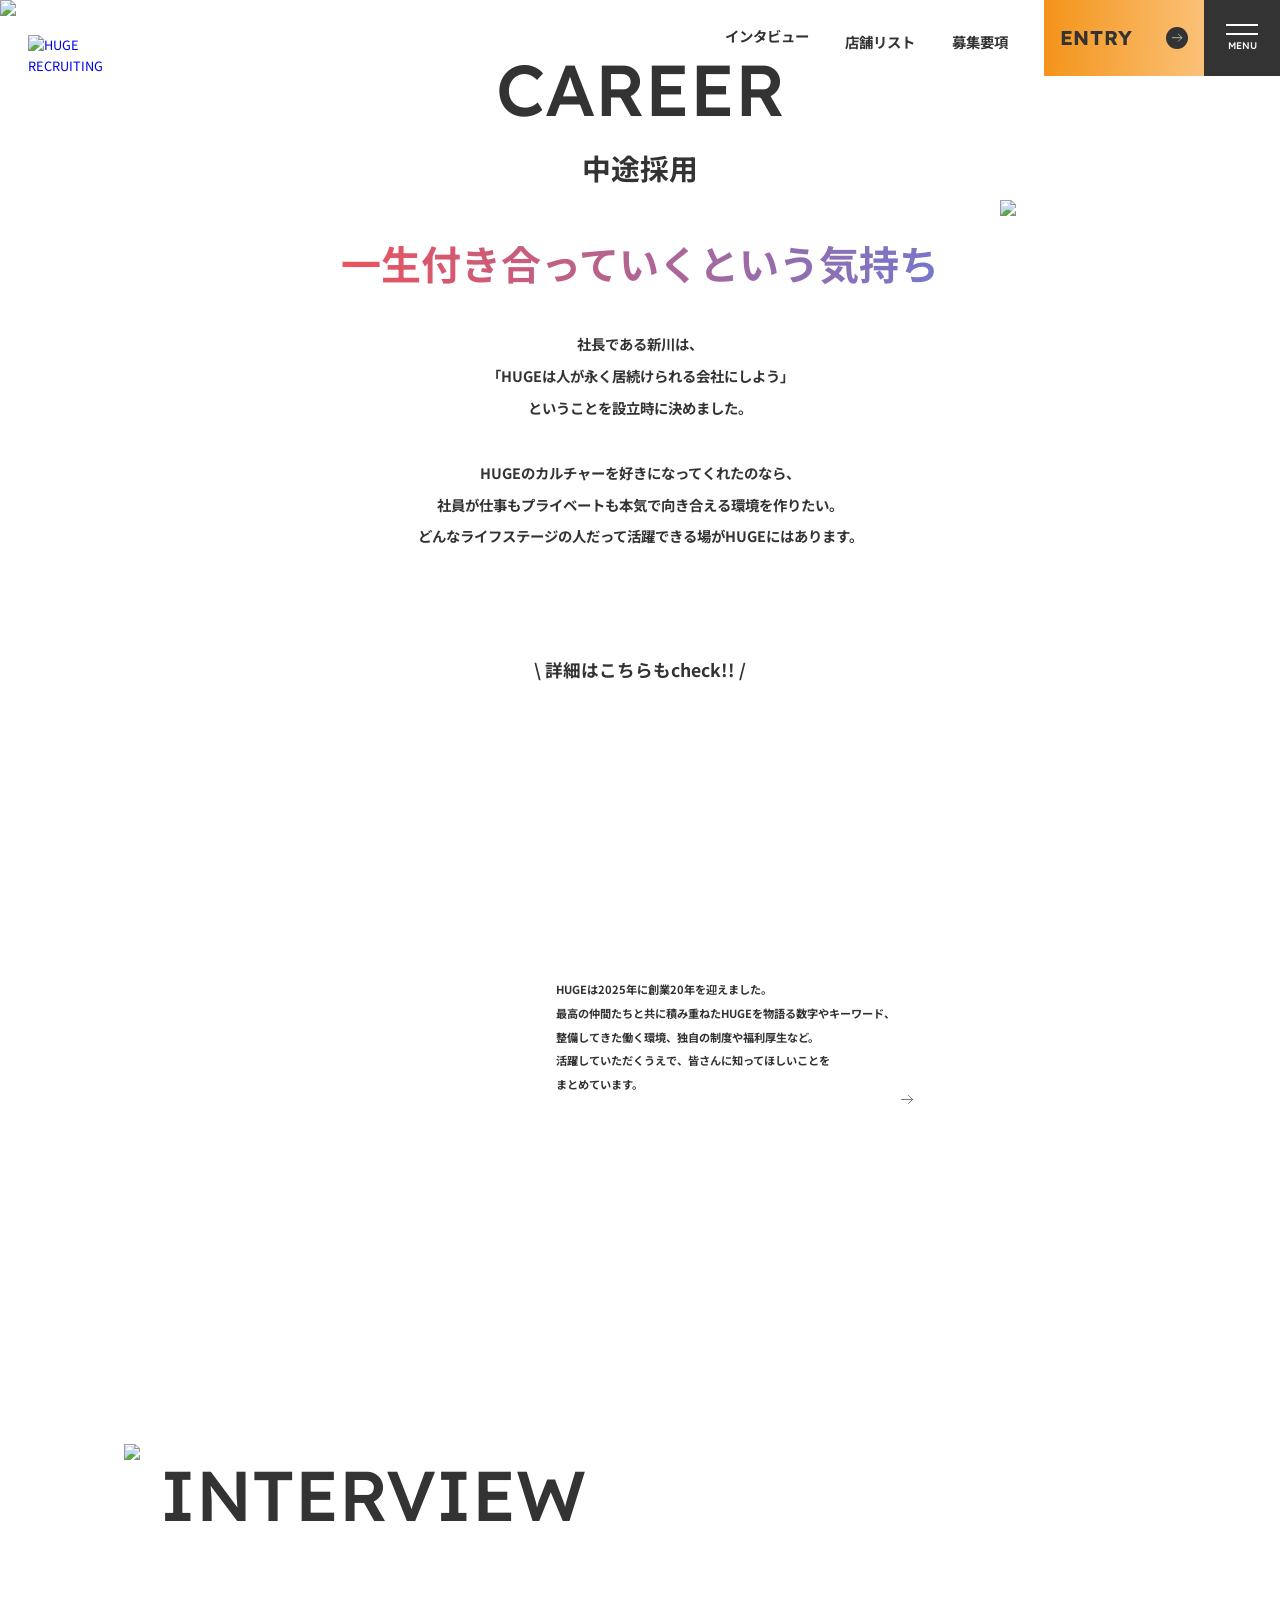
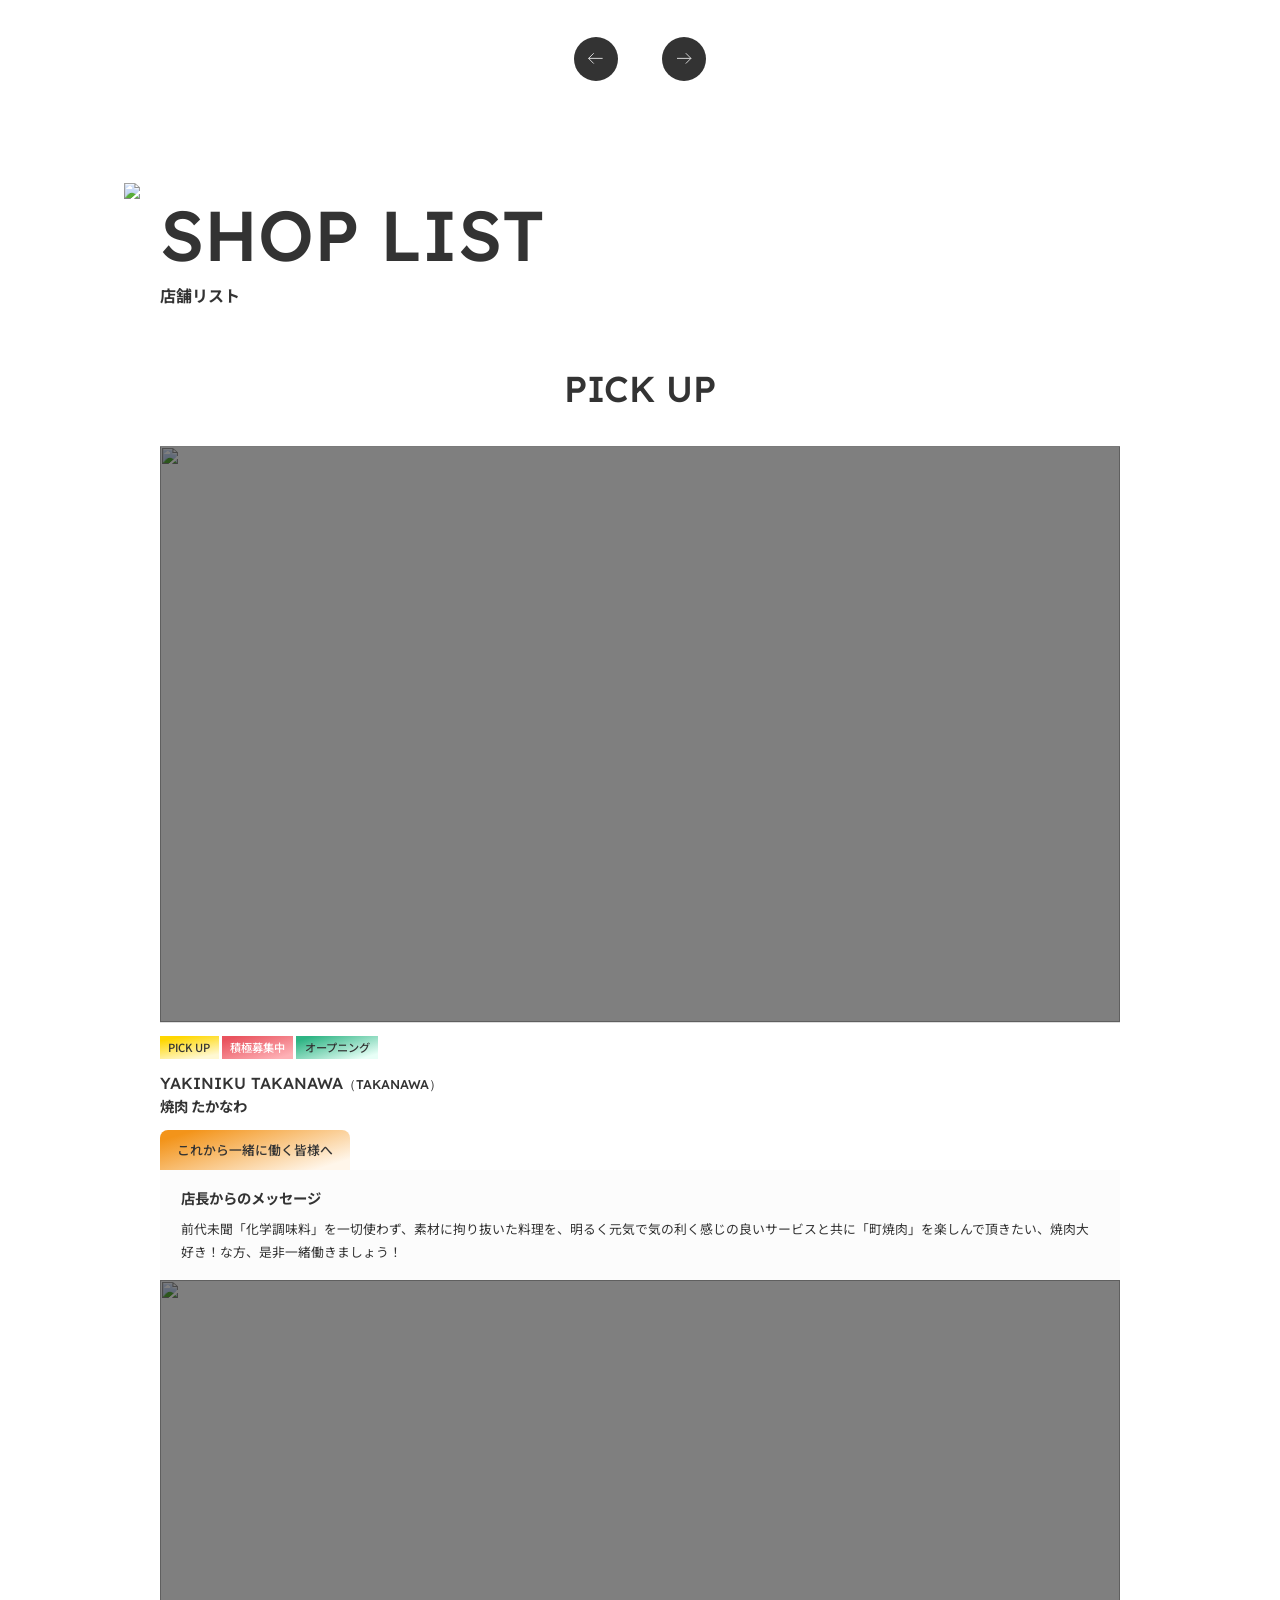
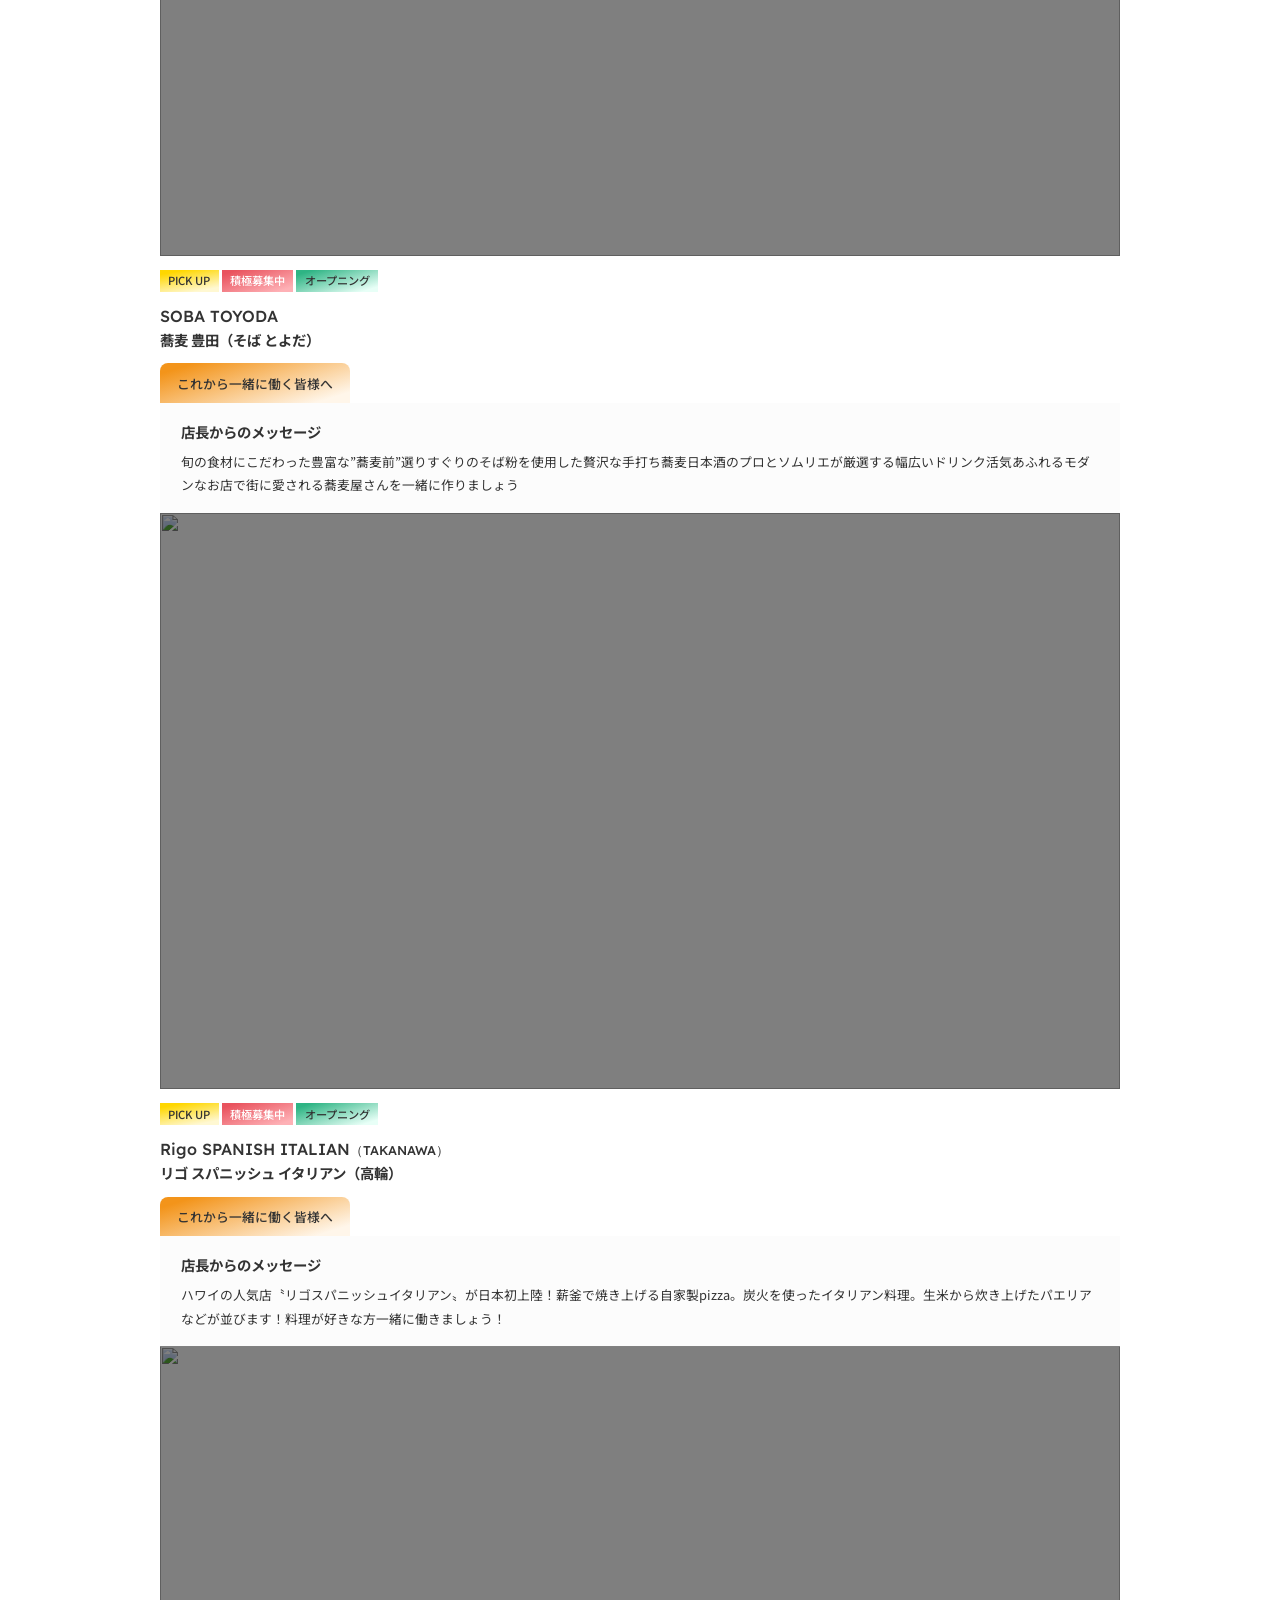
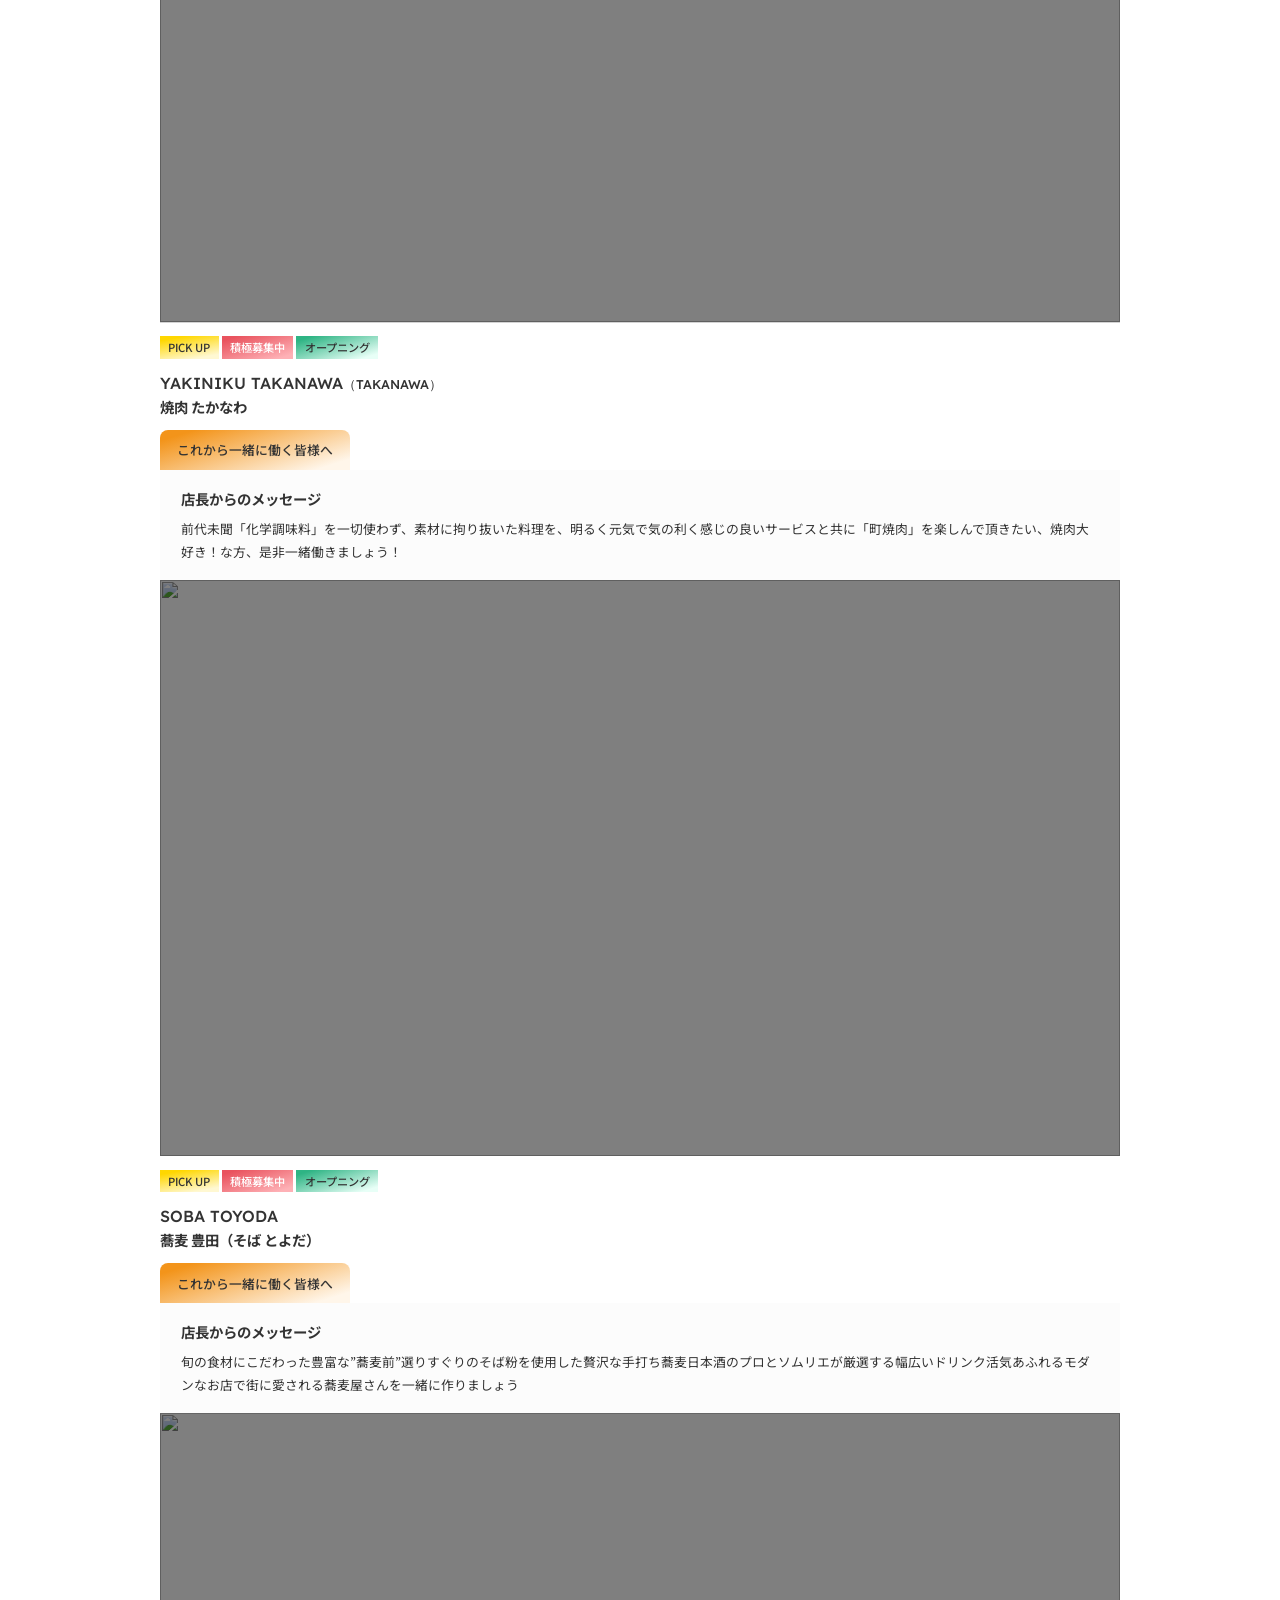
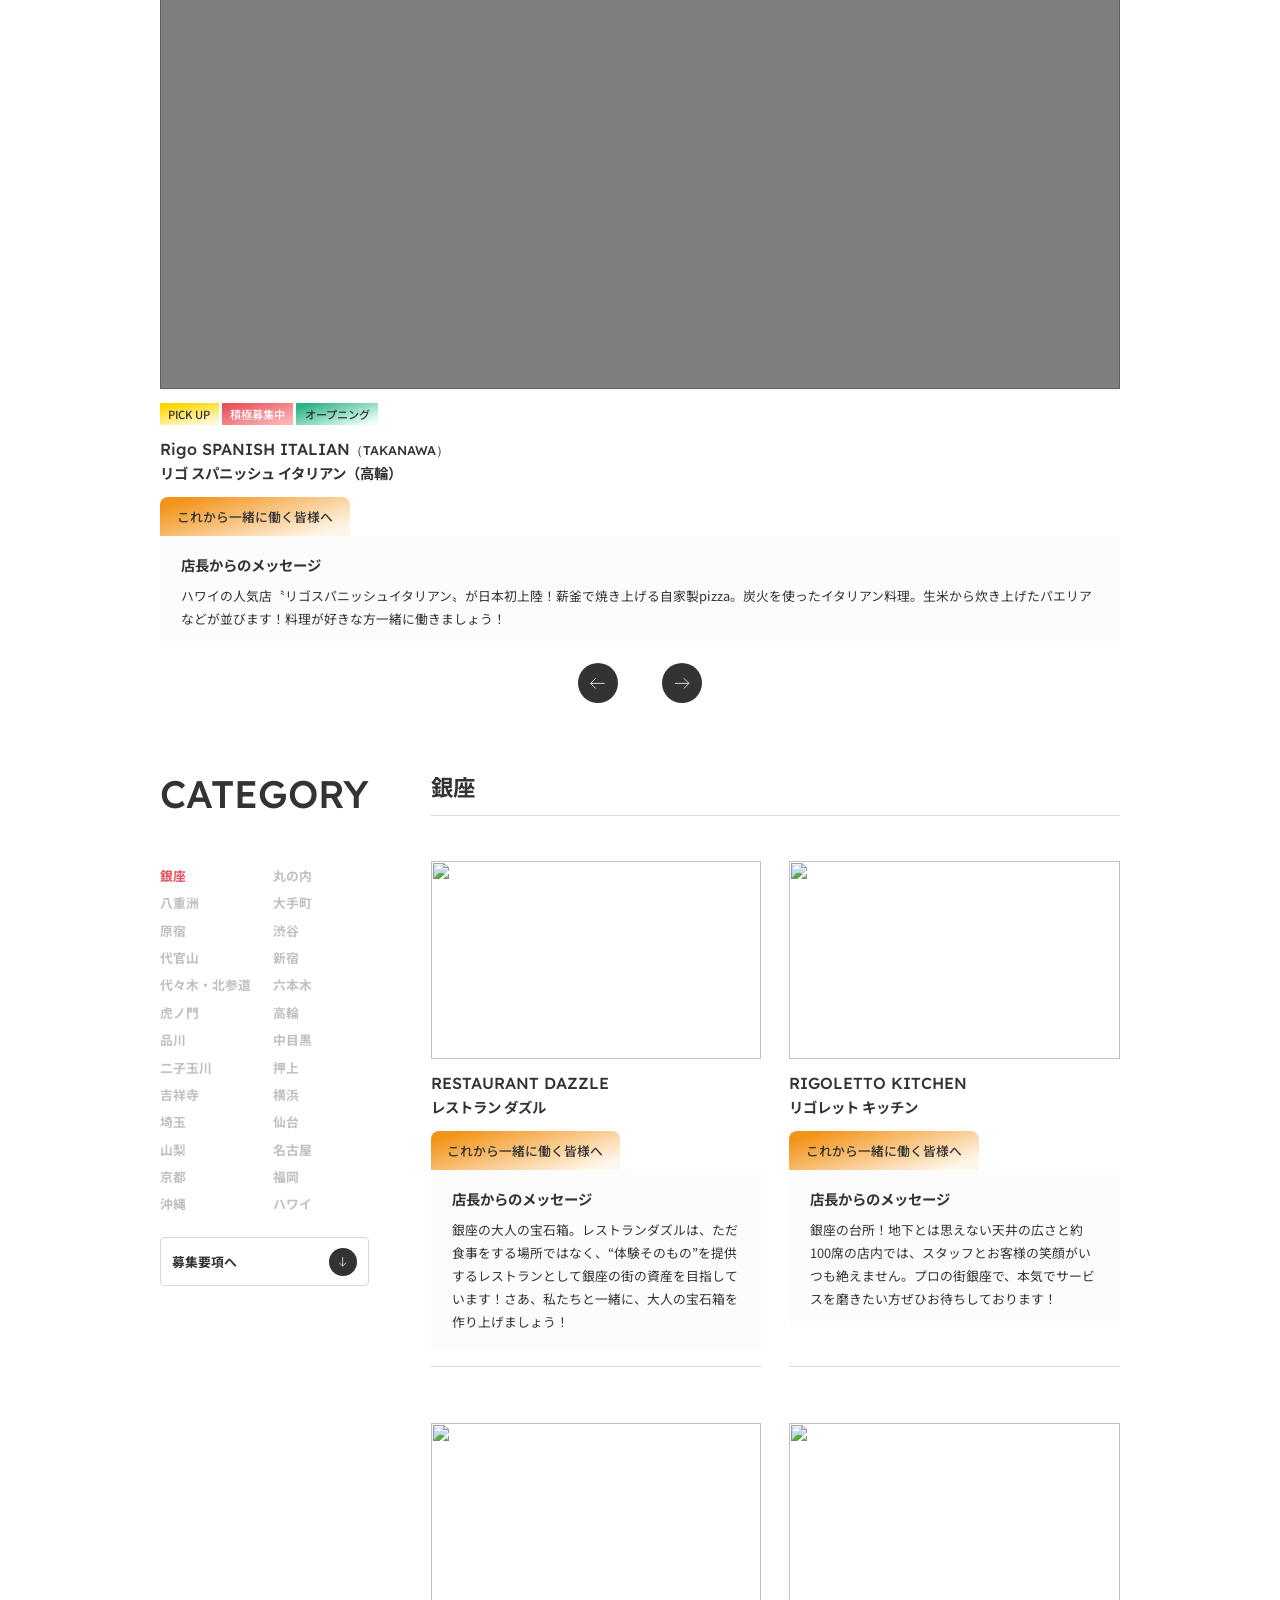
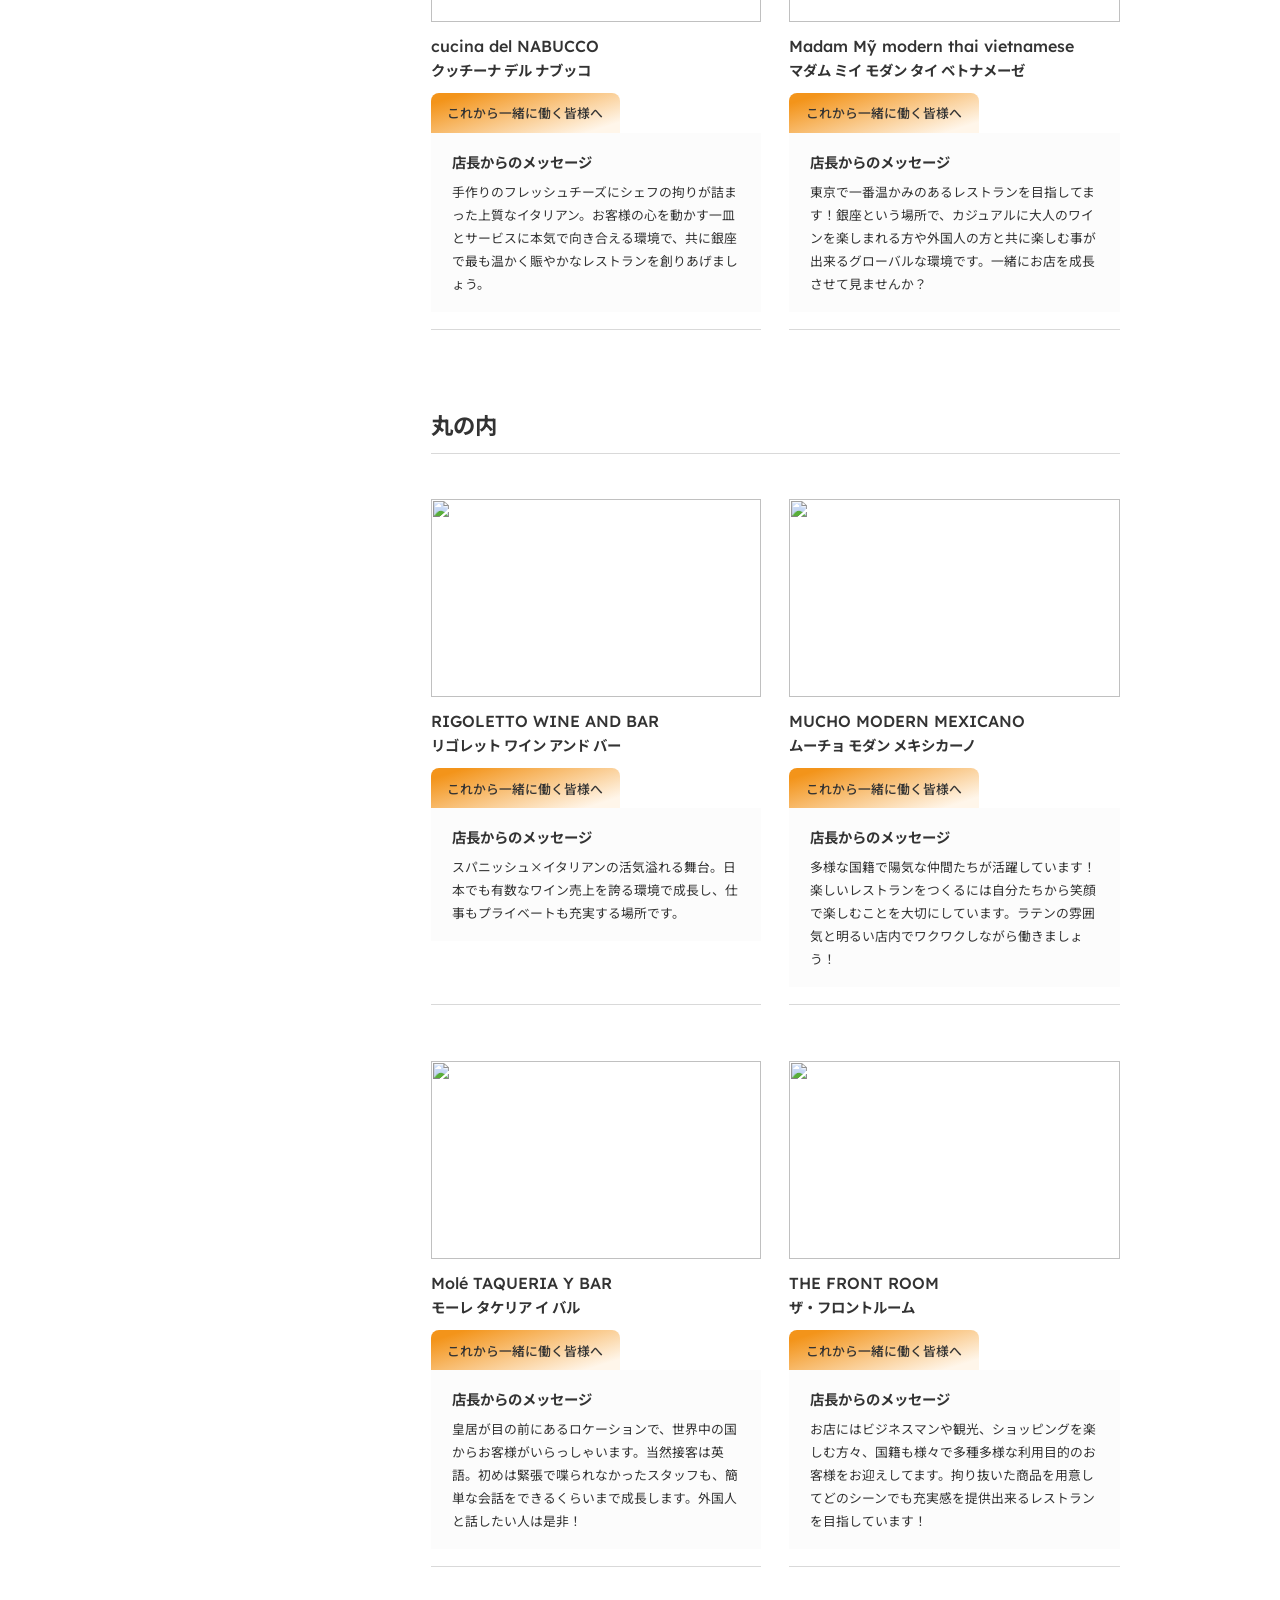
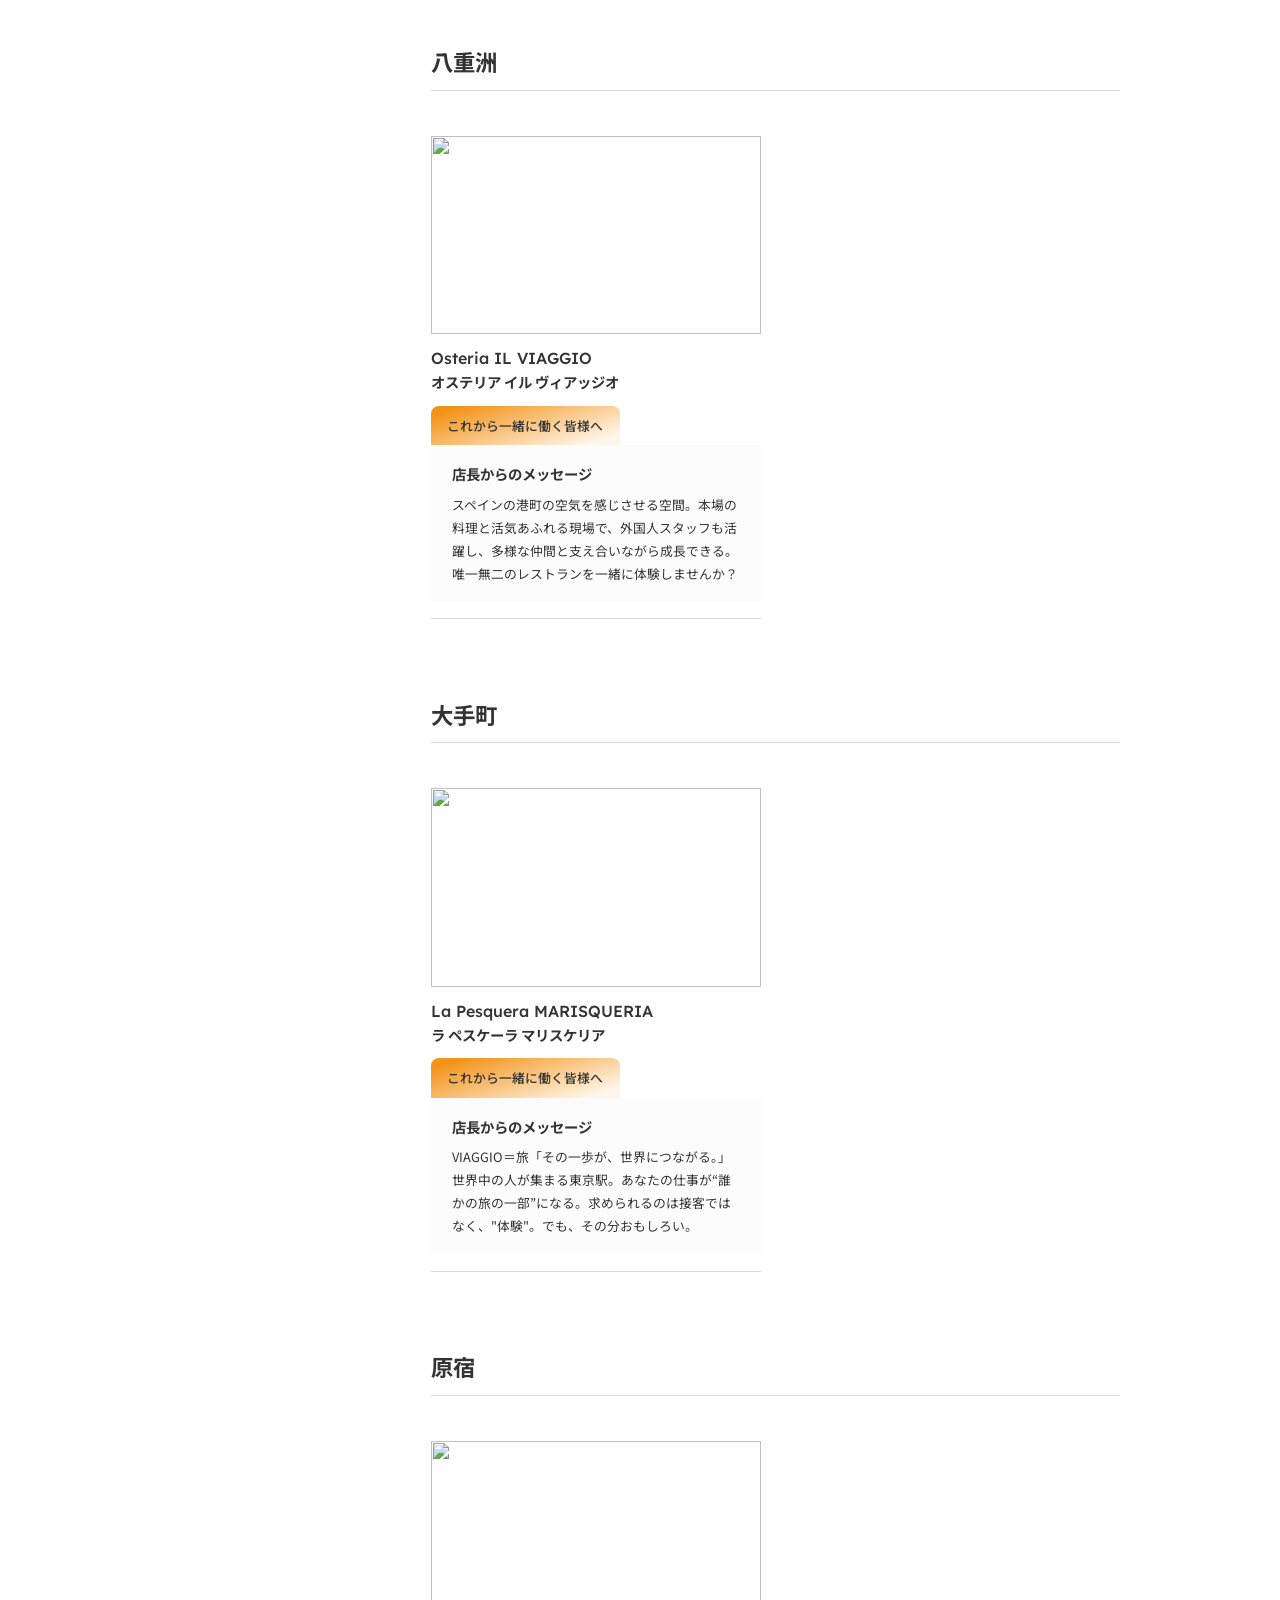
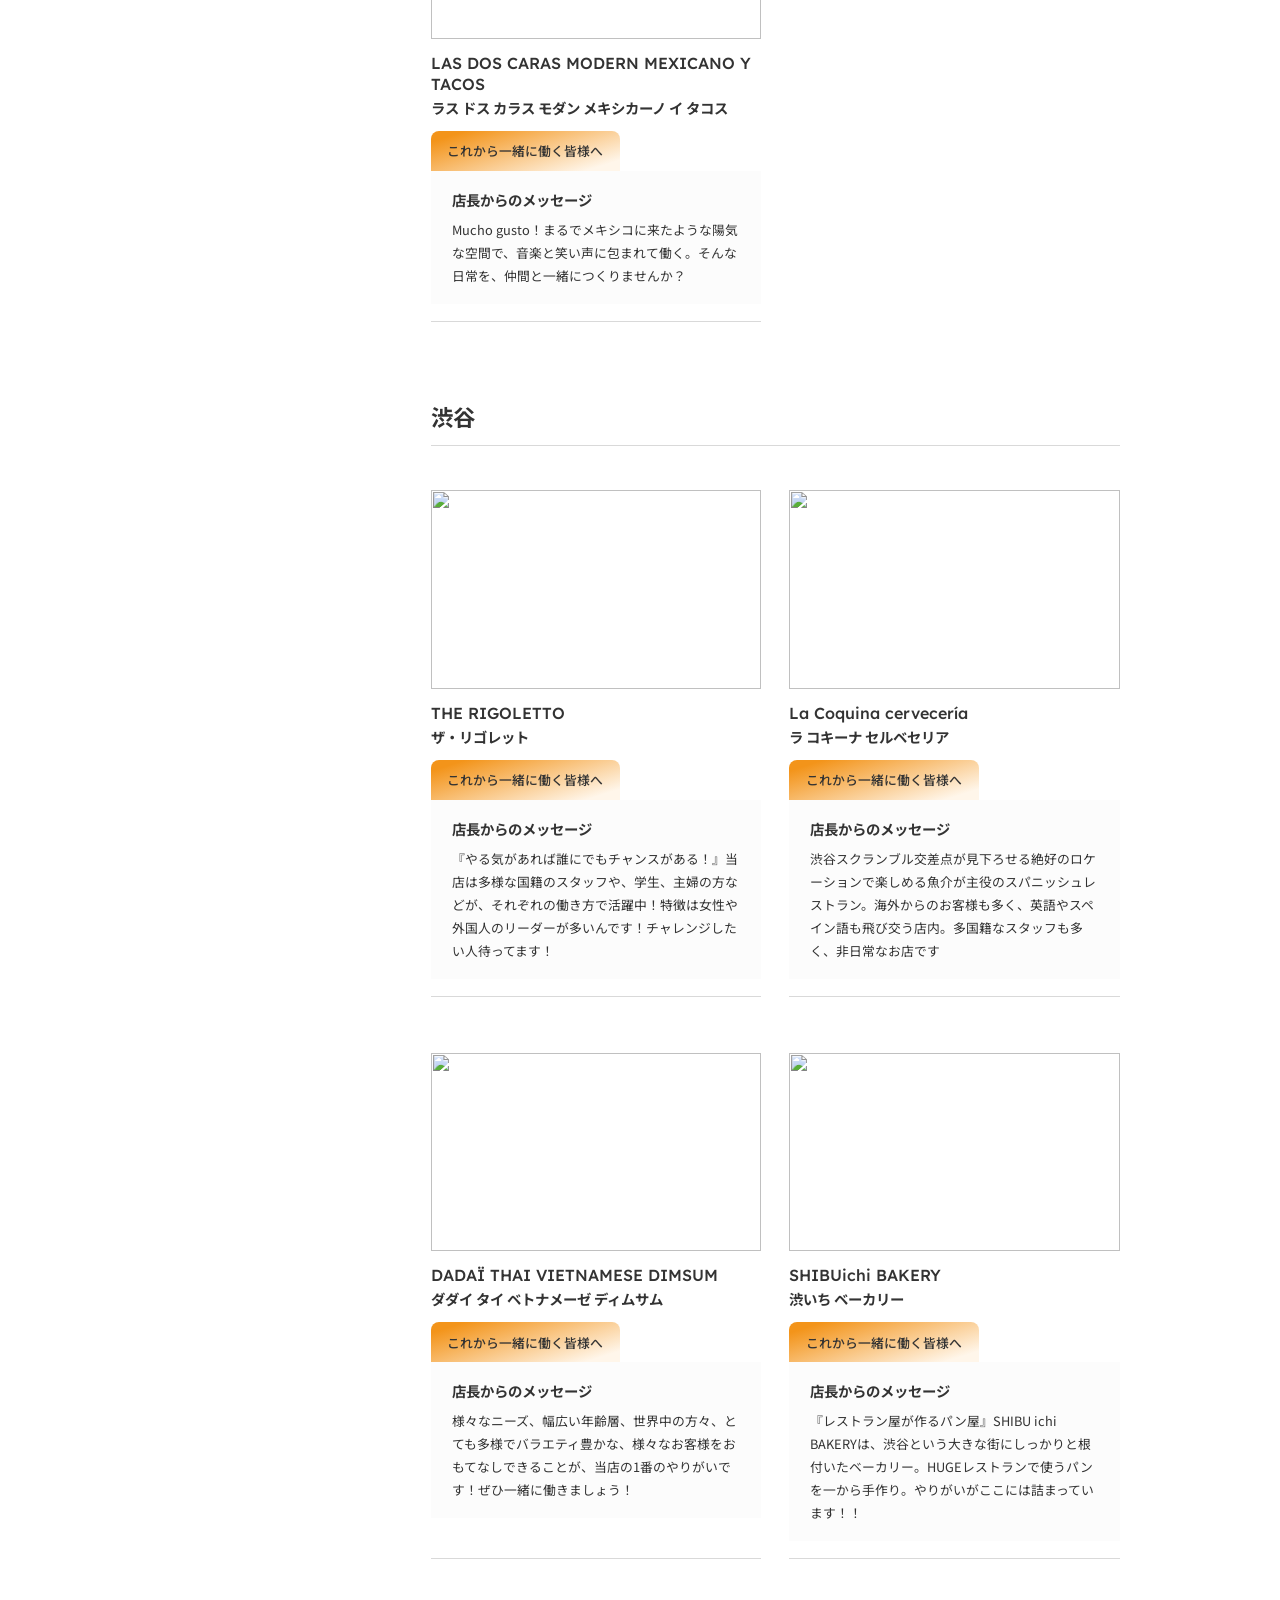
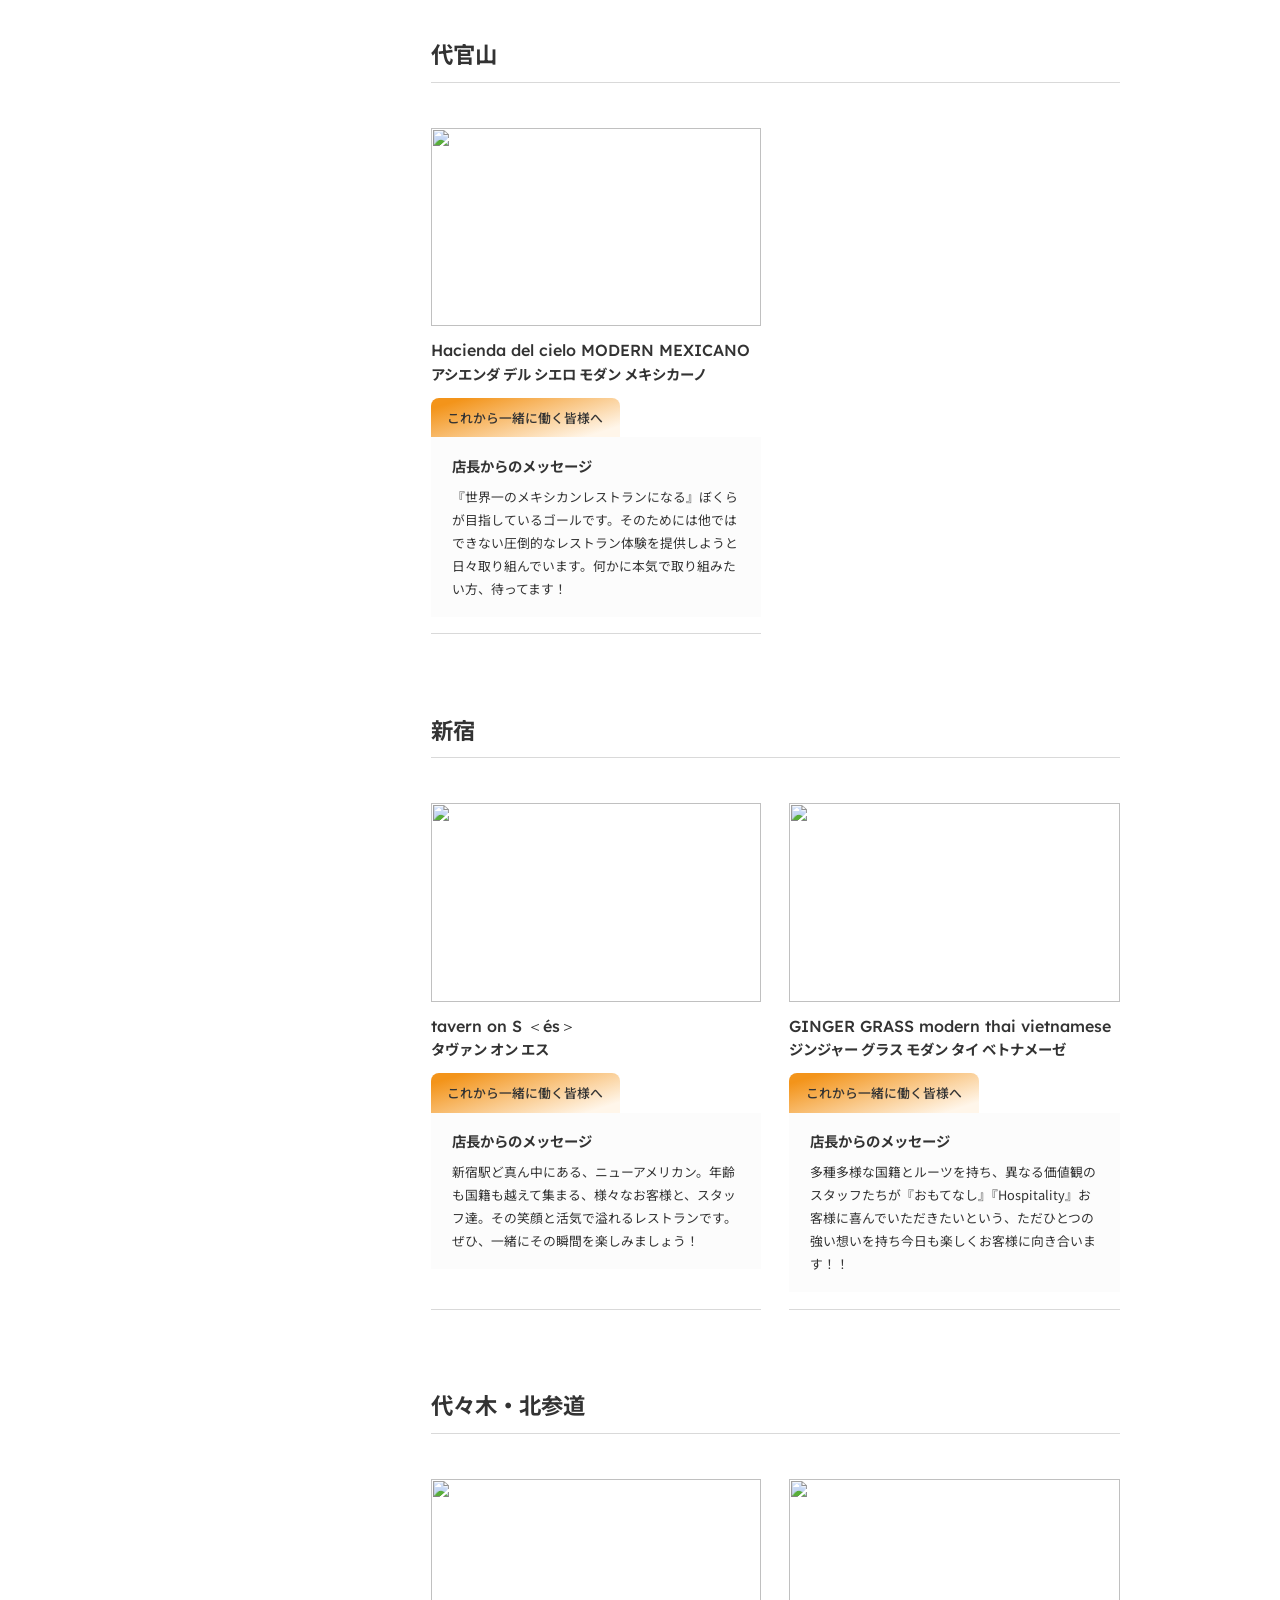
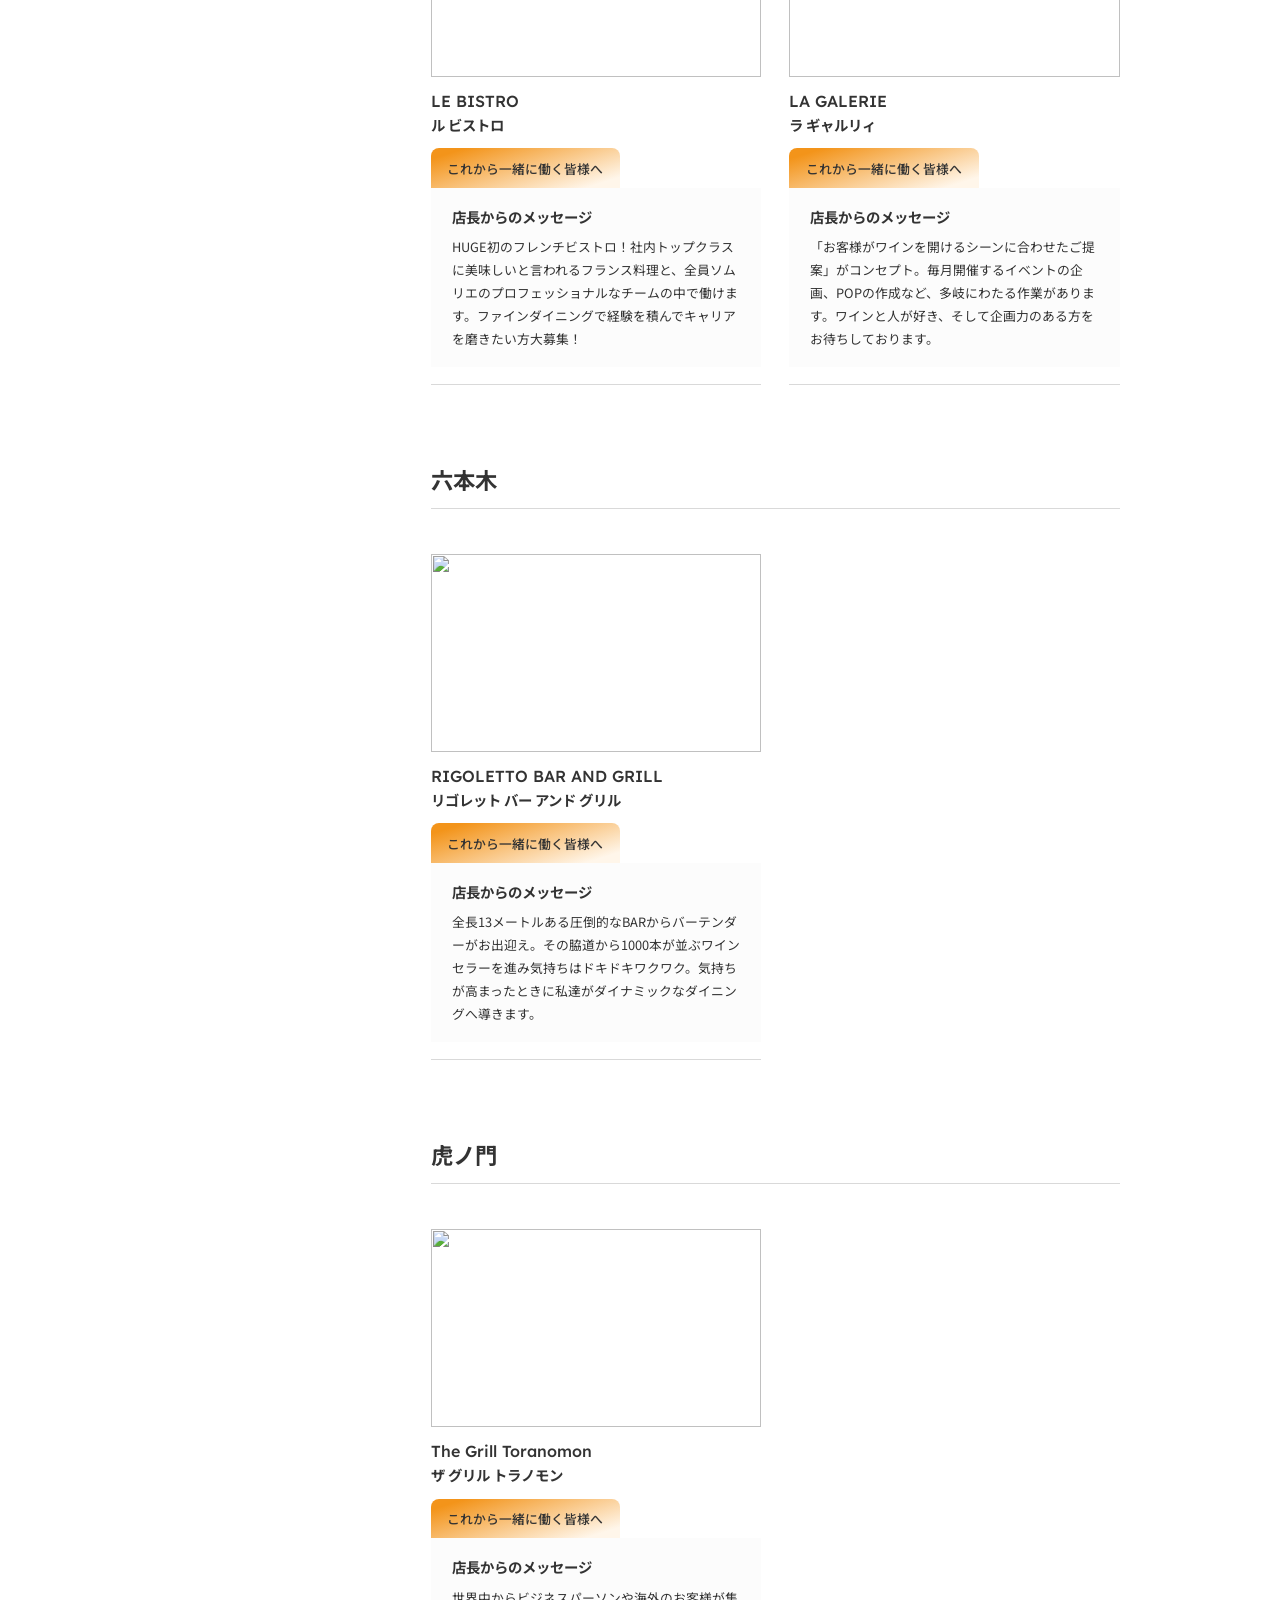
==== commit 21e9b57e: "aaaa" ====
--- a/career.html
+++ b/career.html
@@ -11,7 +11,7 @@
     <link href="css/responsive.css" rel="stylesheet" type="text/css">
 </head>
 
-<body>
+<body data-interview-type="mid">
     <div class="wrapper">
         <!-- HEADER_START -->
         <header class="header no-header-state-update">
@@ -188,7 +188,7 @@
                         <div class="interview__content">
                             <div class="swiper interview__slider">
                                 <div class="swiper-wrapper">
-                                    <div class="swiper-slide interview__item js-interview-modal-trigger" role="button" tabindex="0" aria-label="インタビュー詳細を開く">
+                                    <!-- <div class="swiper-slide interview__item js-interview-modal-trigger" role="button" tabindex="0" aria-label="インタビュー詳細を開く">
                                         <div class="interview__video">
                                             <video src="video/video_interview02.mp4" muted loop playsinline poster="img/interview_img2.png"></video>
                                             <span class="interview__btn">
@@ -231,7 +231,7 @@
                                             </div>
                                         </div>
                                         <div class="interview__name">キッチン</div>
-                                    </div>
+                                    </div> -->
                                 </div>
                                     <div class="interview__controls">
                                         <div class="swiper-button-prev interview__nav-btn interview__nav-btn--prev"
@@ -2603,6 +2603,7 @@
     <script src="https://cdn.jsdelivr.net/npm/gsap@3.13.0/dist/SplitText.min.js"></script>
     <script src="https://cdn.jsdelivr.net/npm/swiper@11/swiper-bundle.min.js"></script>
     <script src="js/lenis.min.js"></script>
+    <script src="js/microcms-interview.js"></script>
     <script src="js/custom.js"></script>
 </body>
 
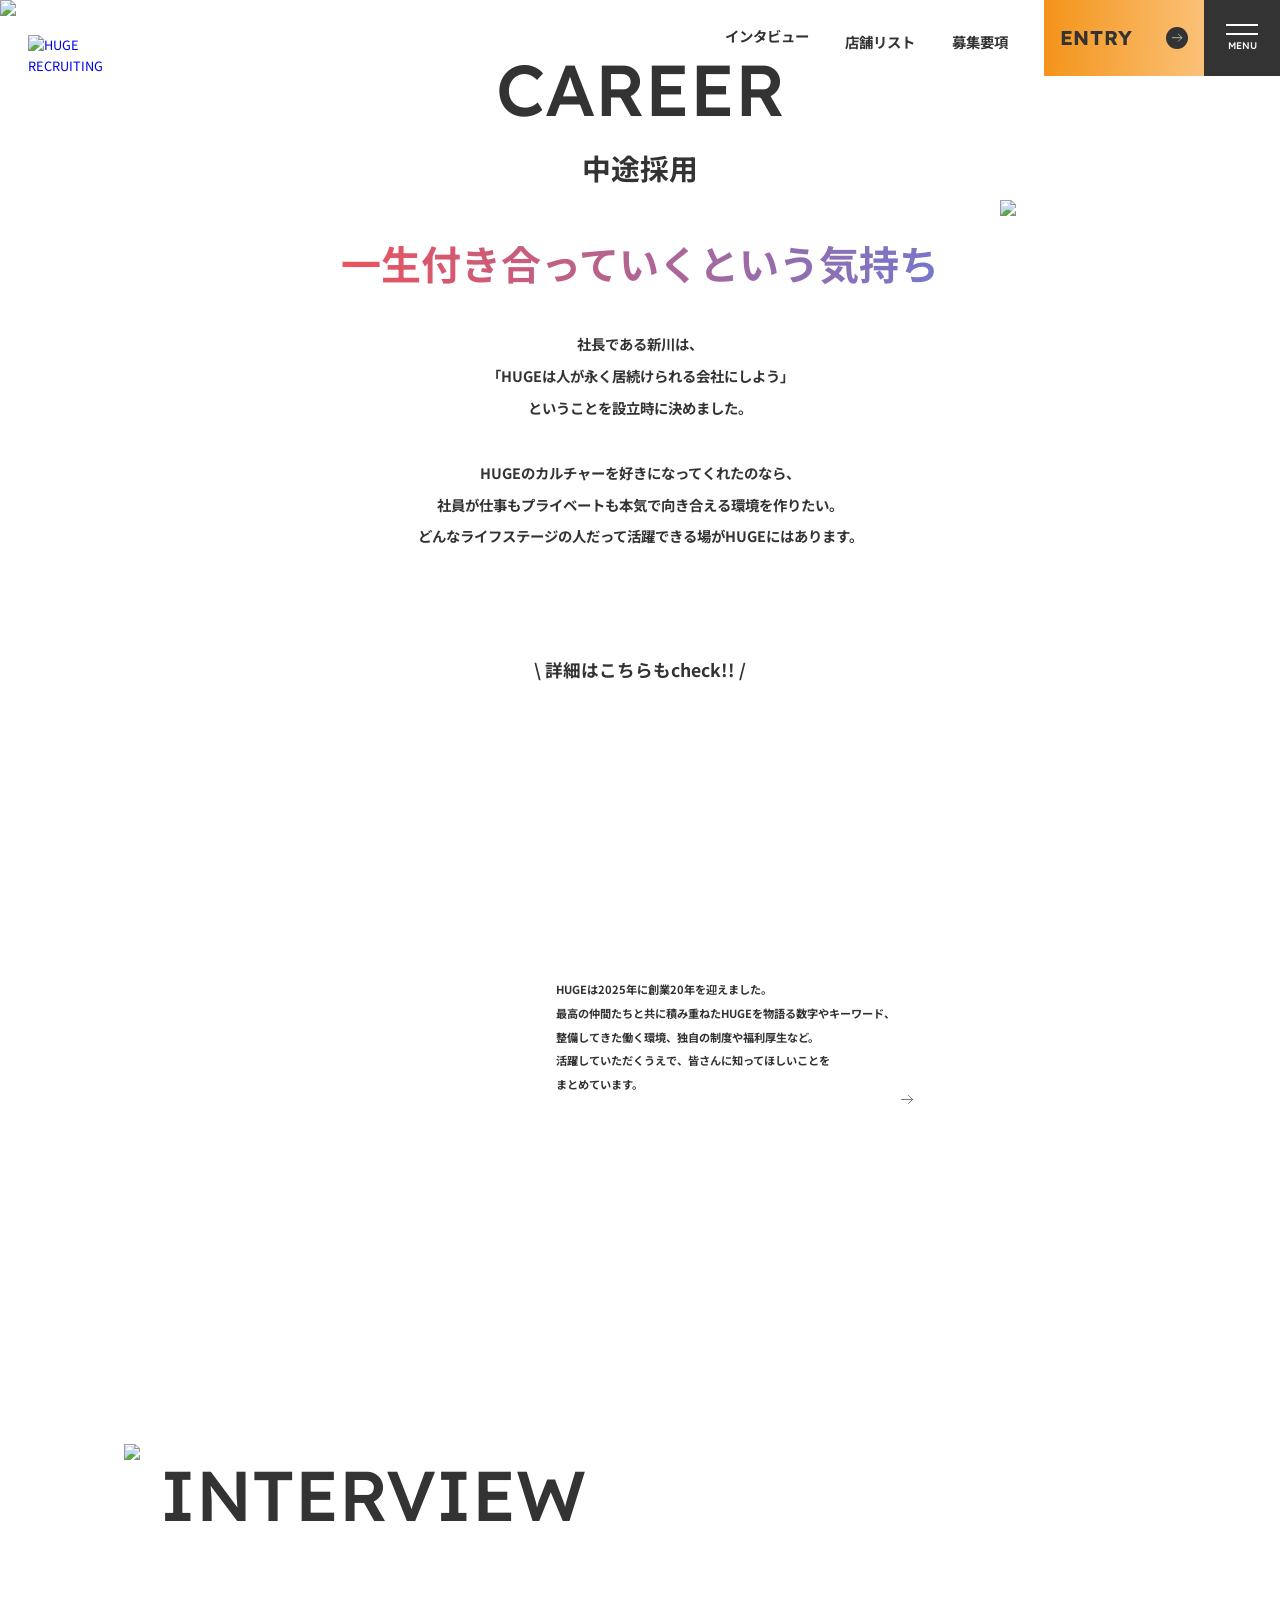
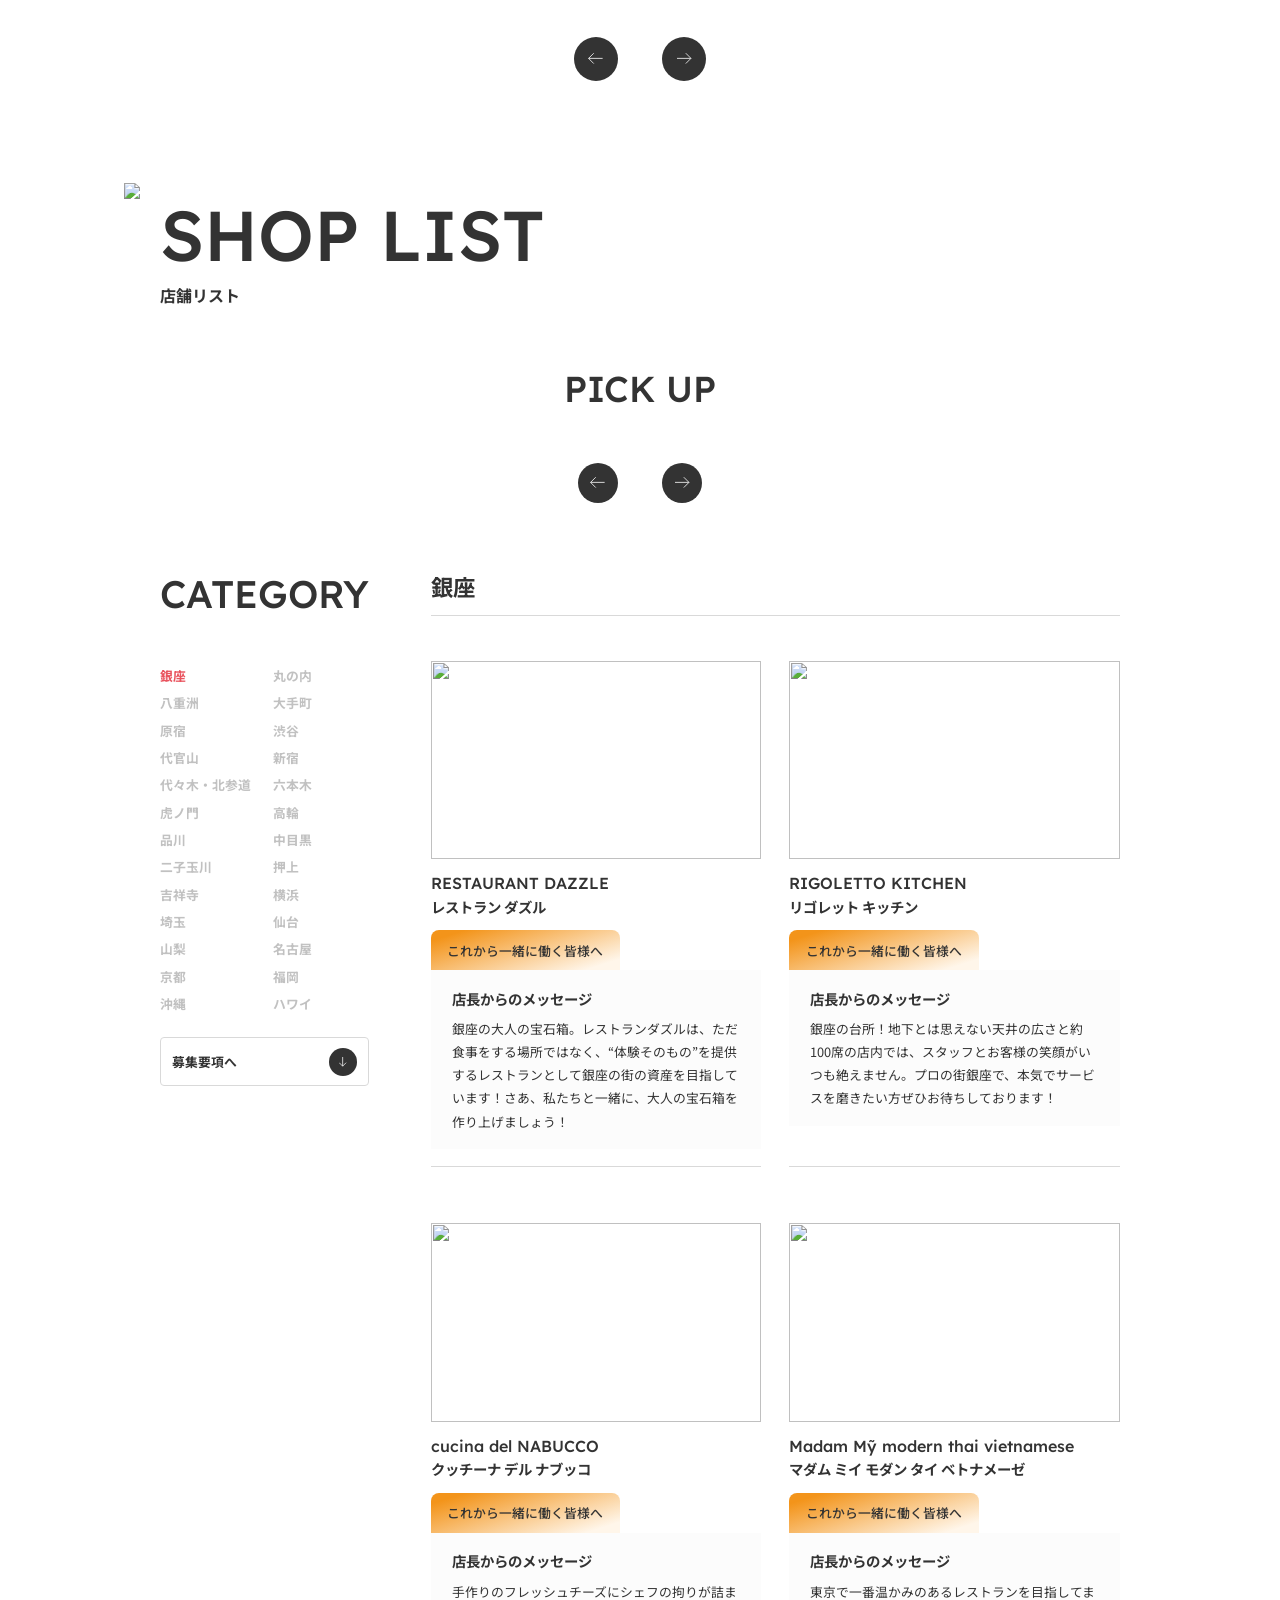
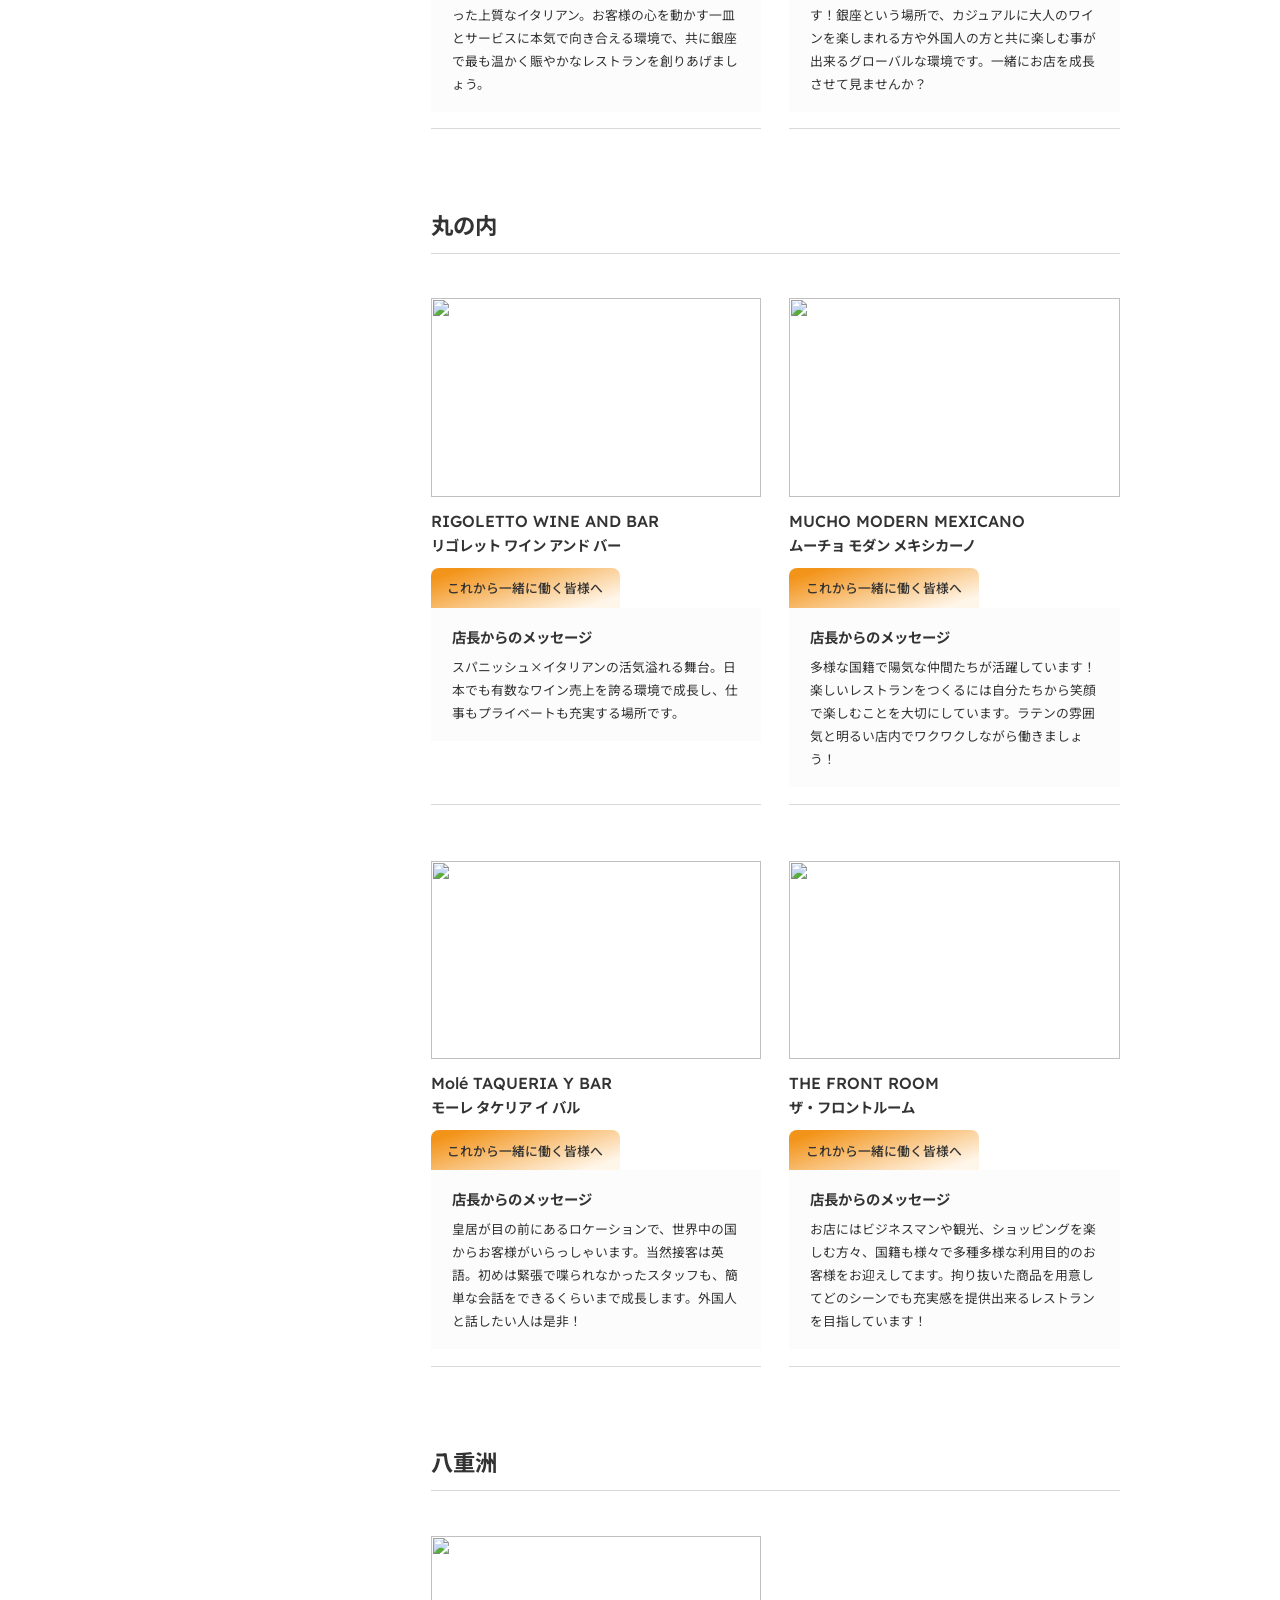
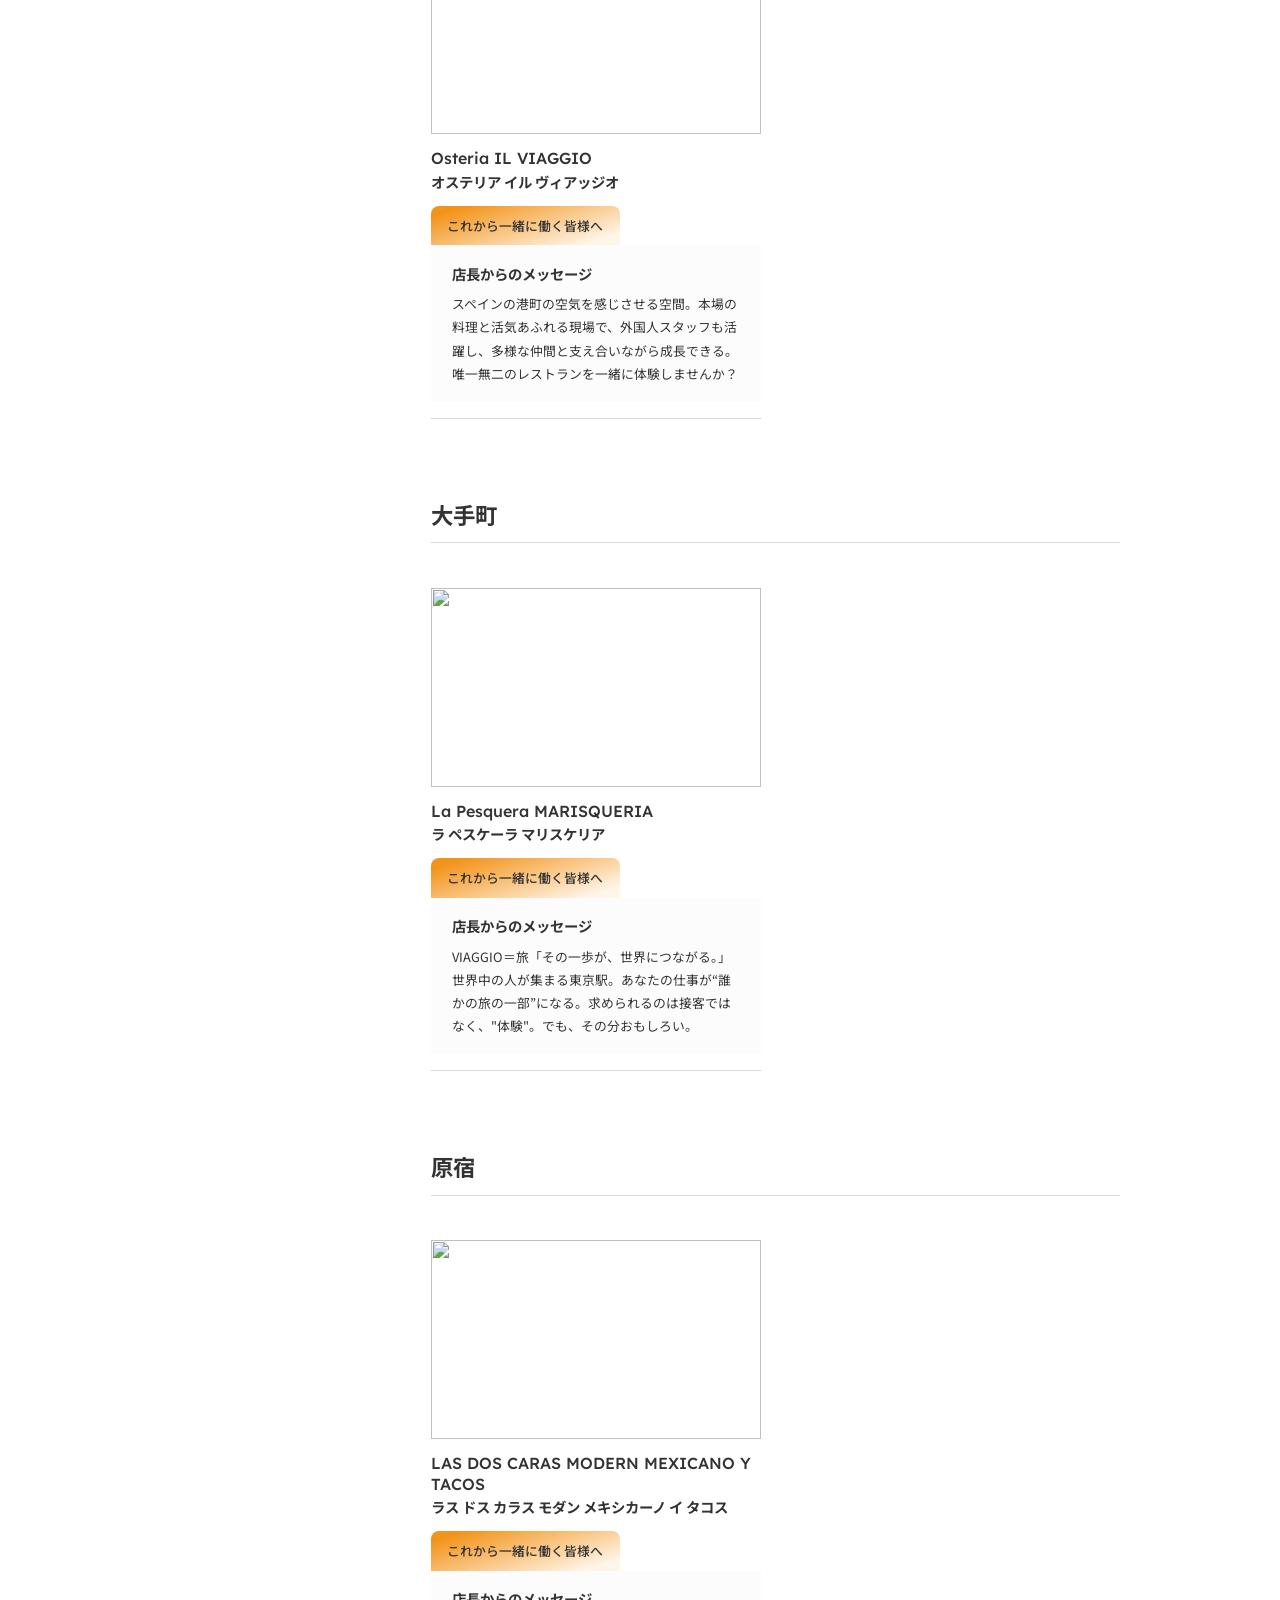
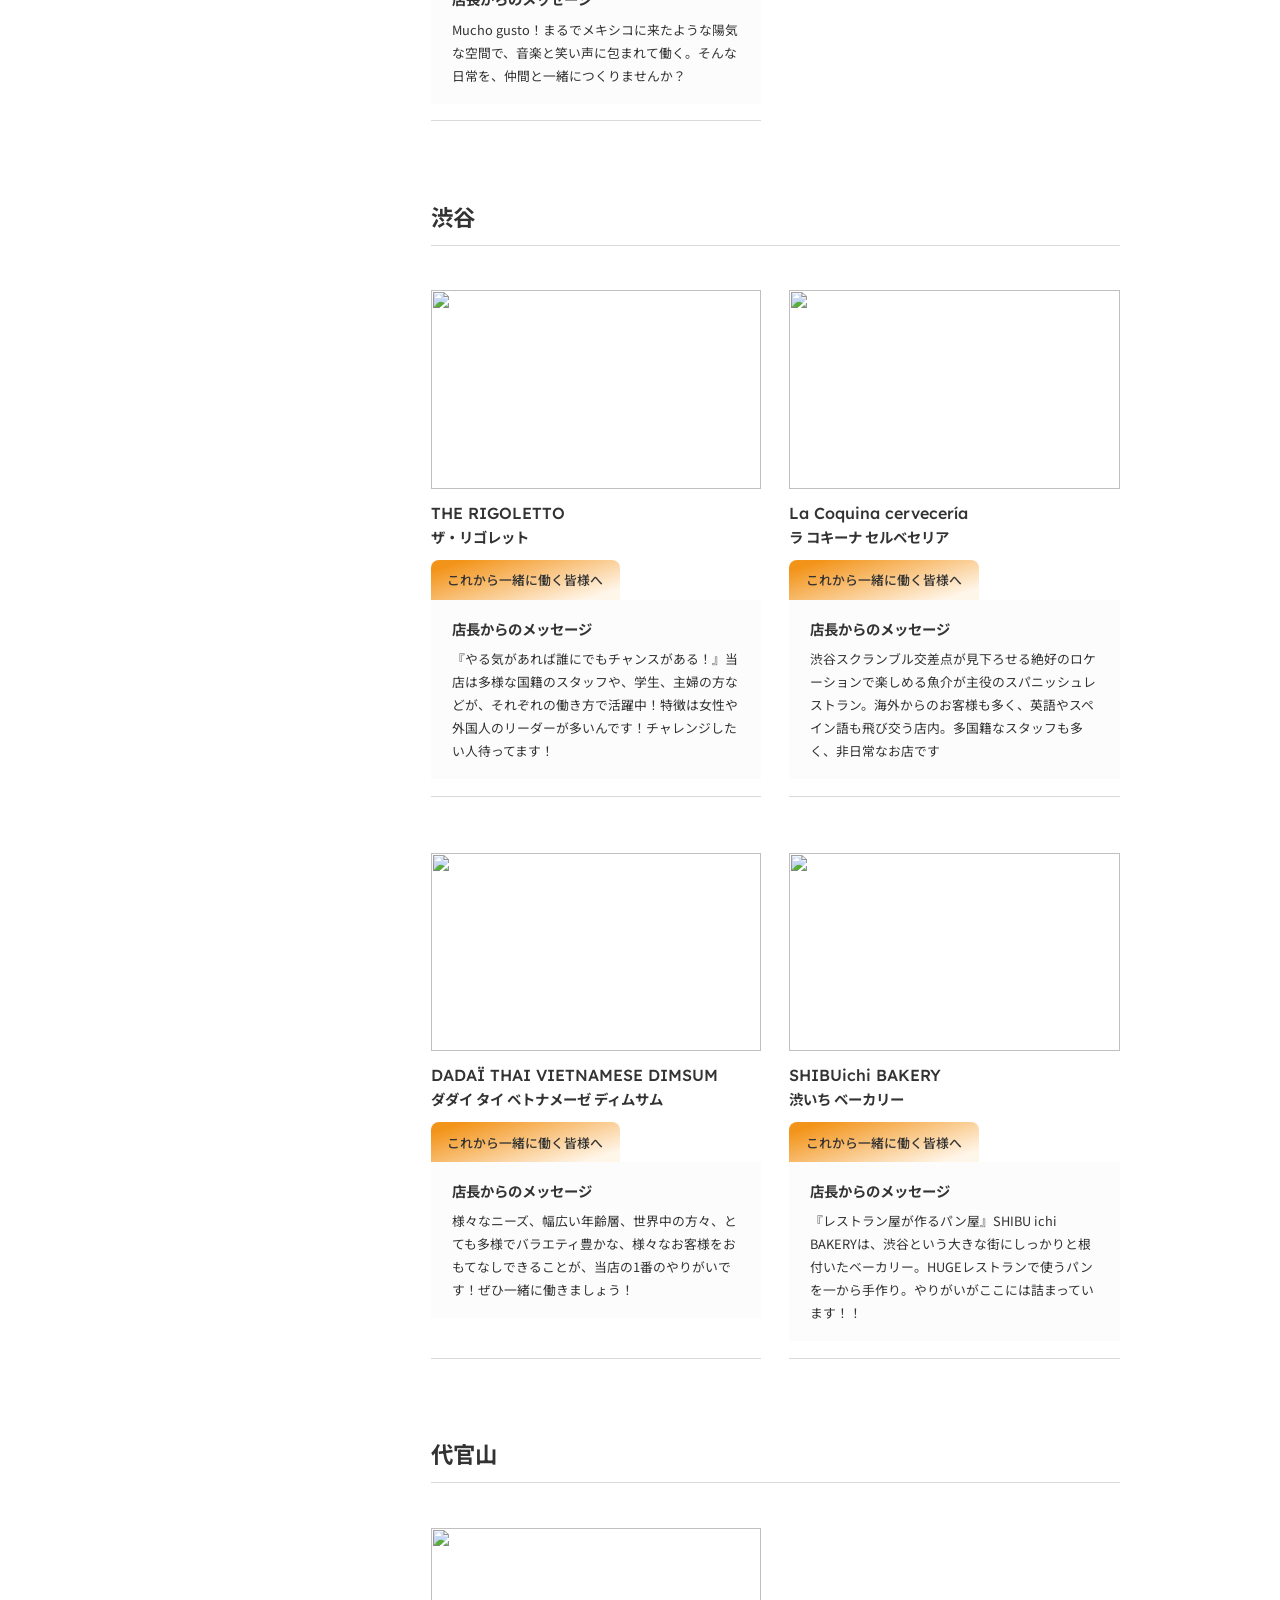
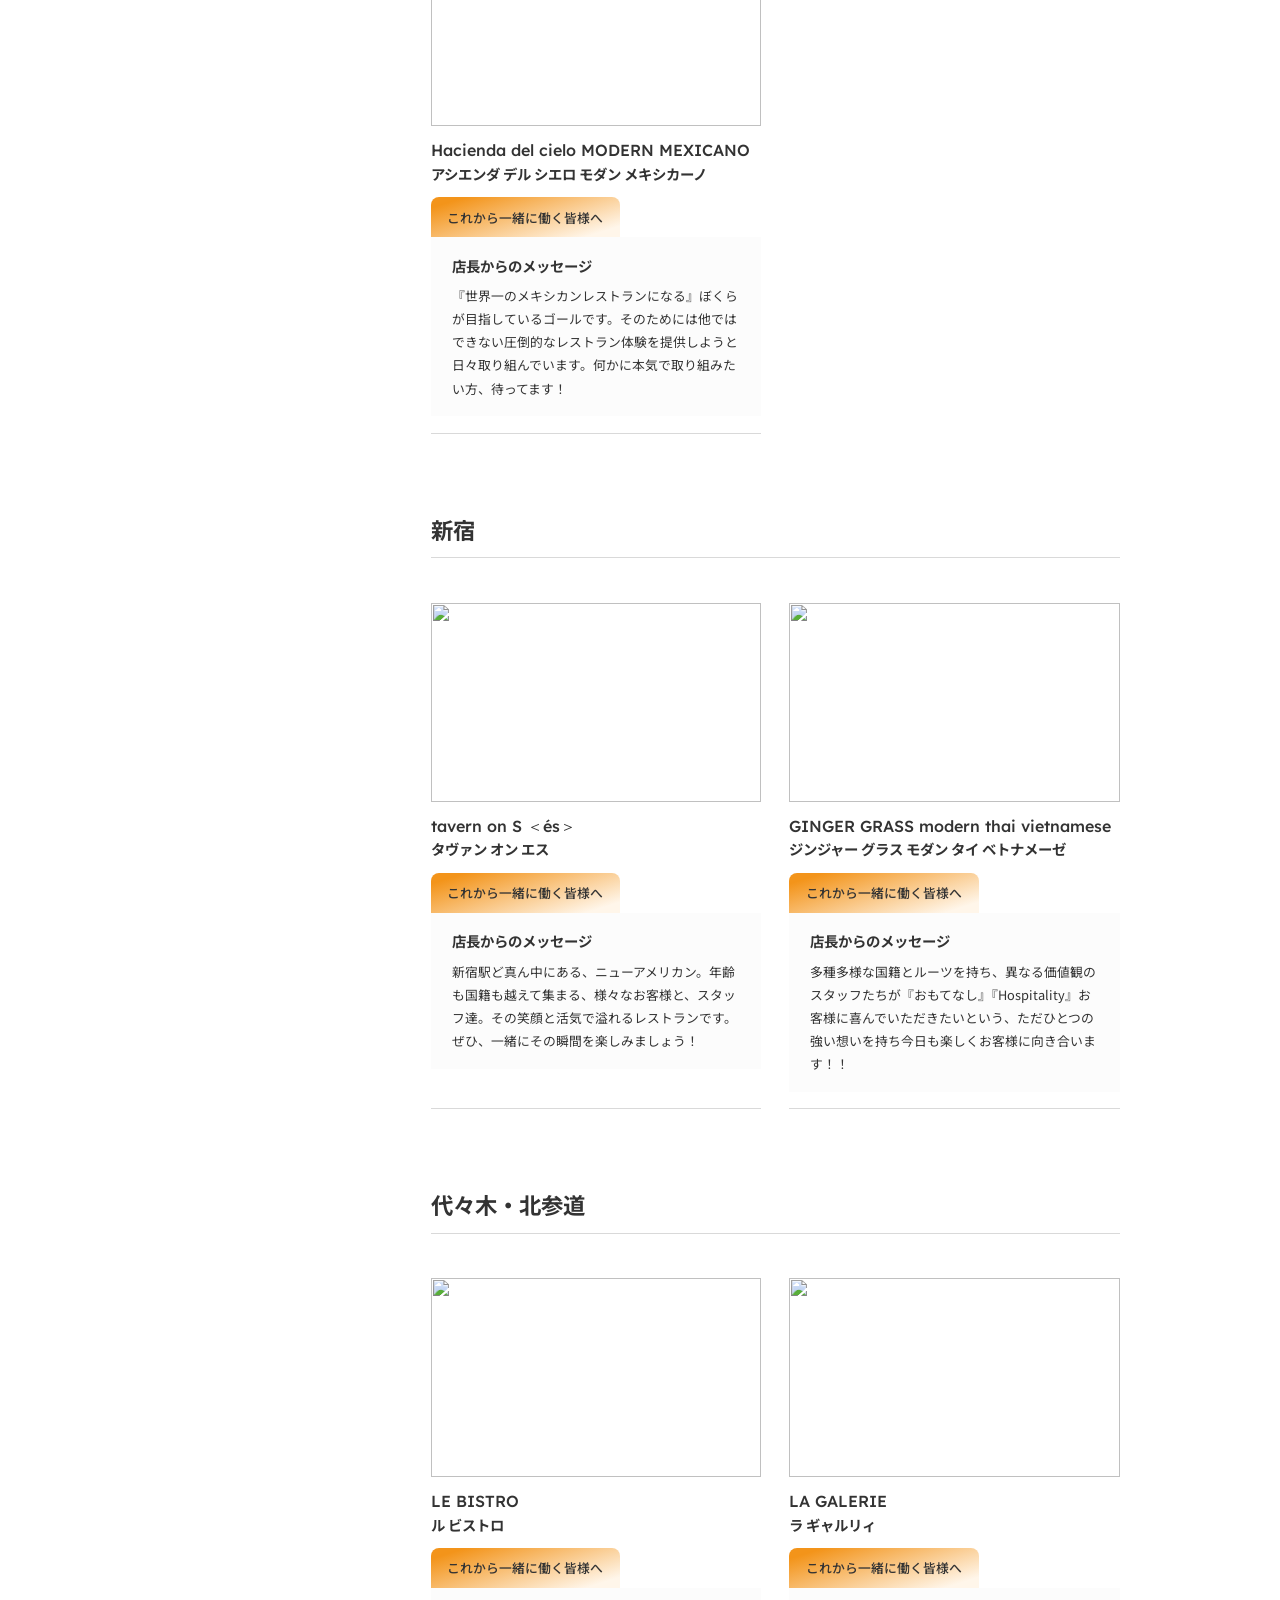
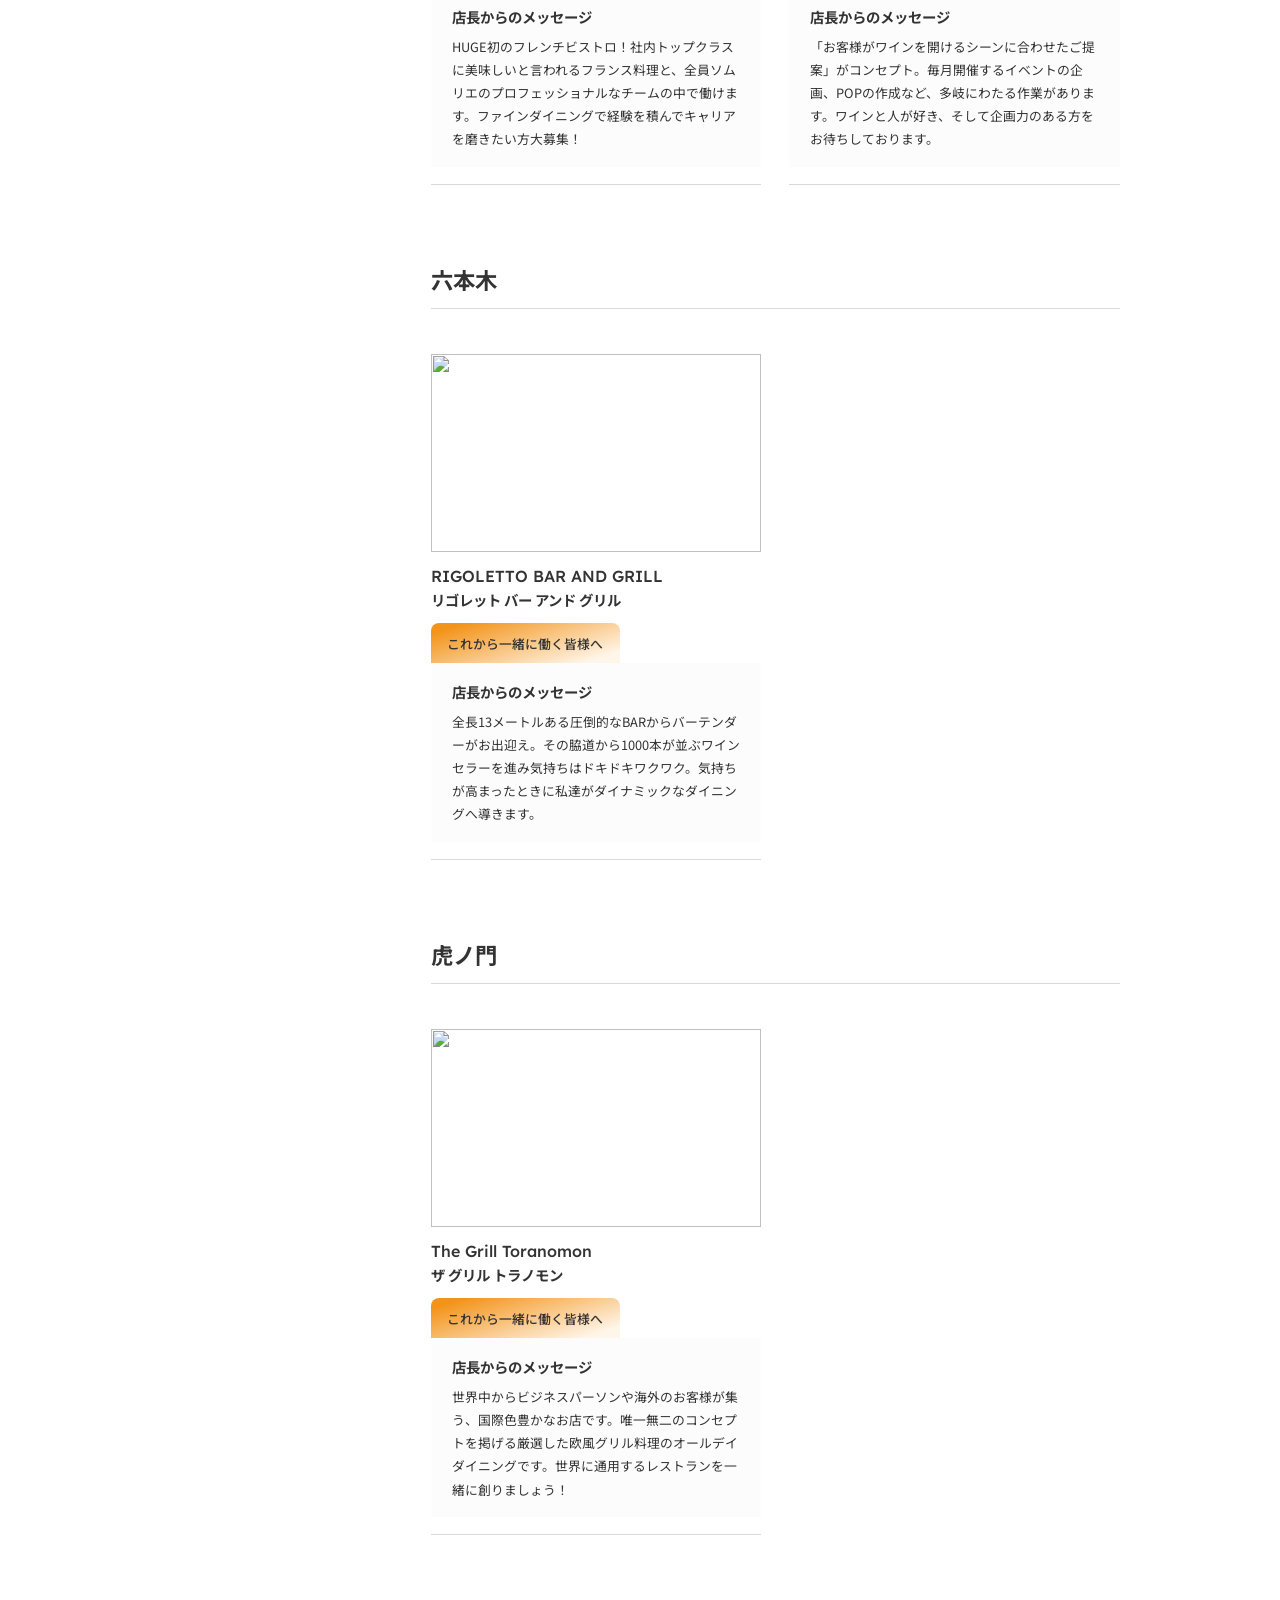
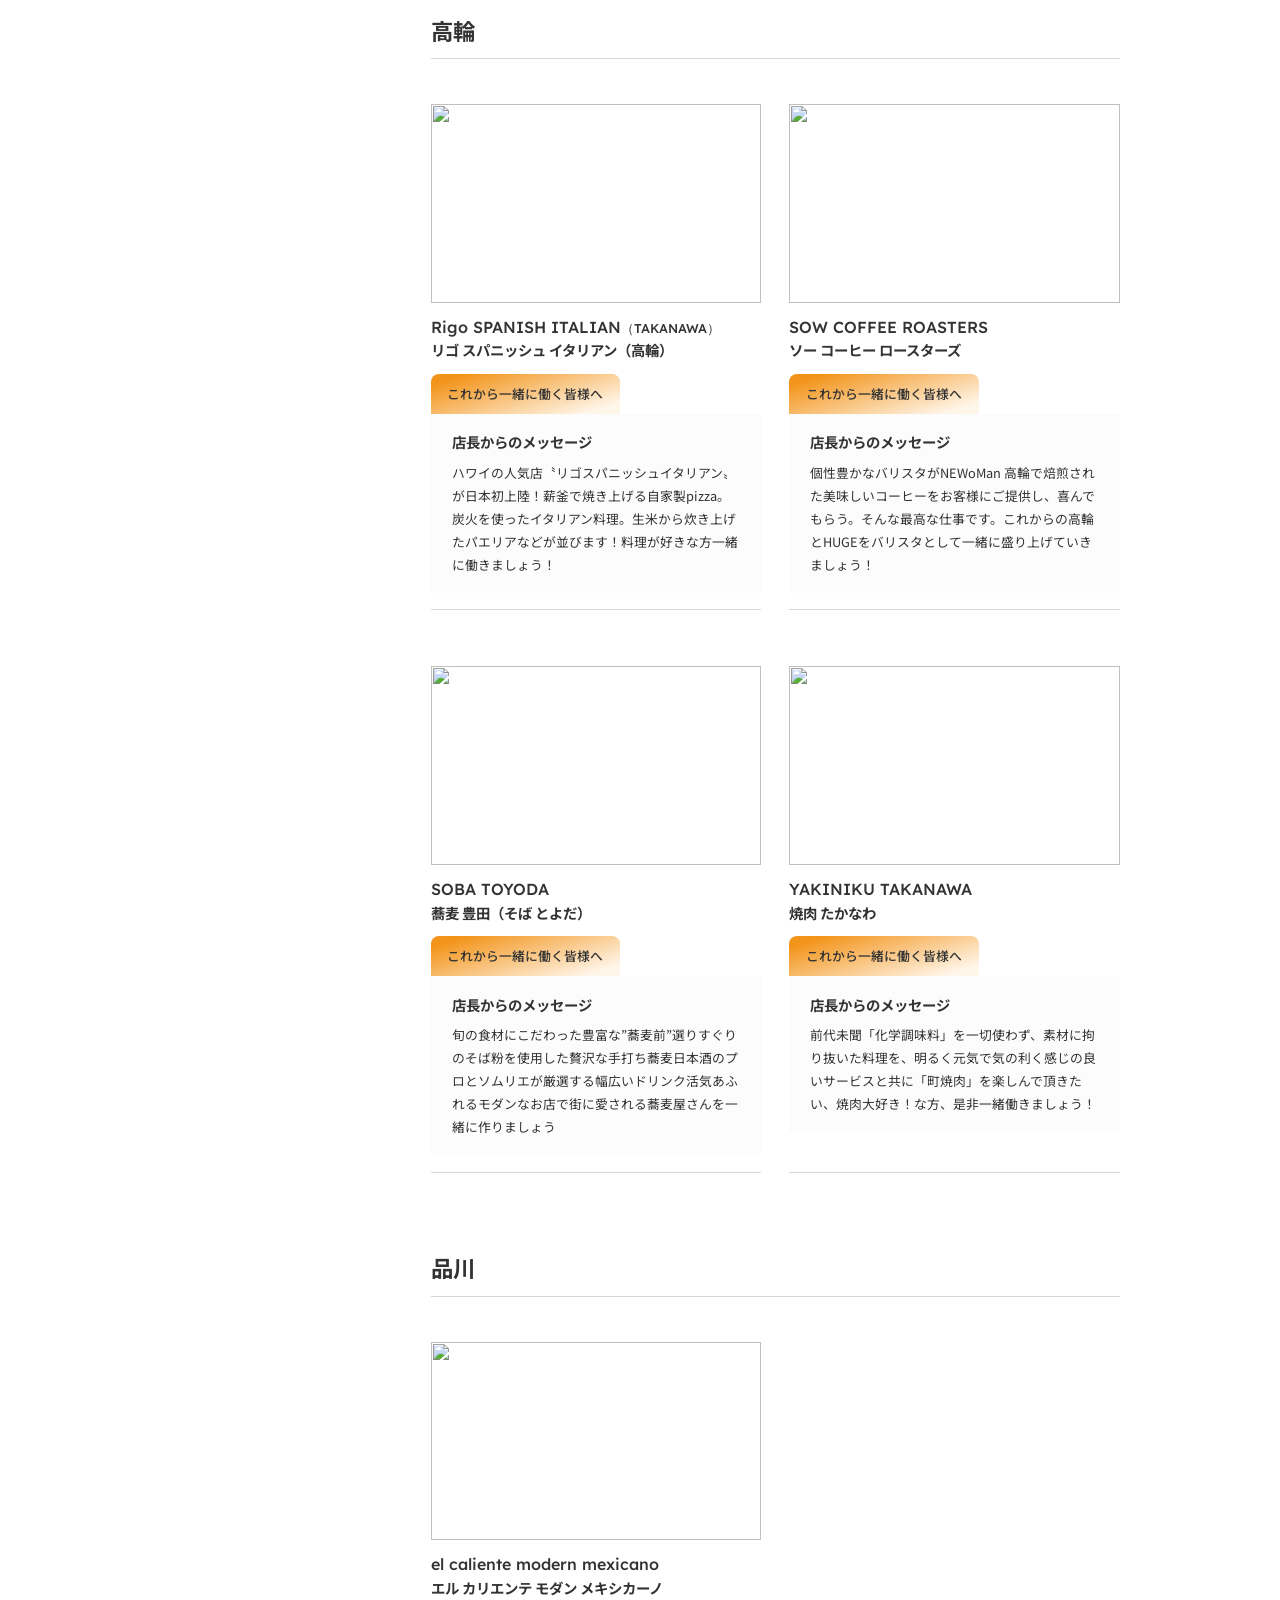
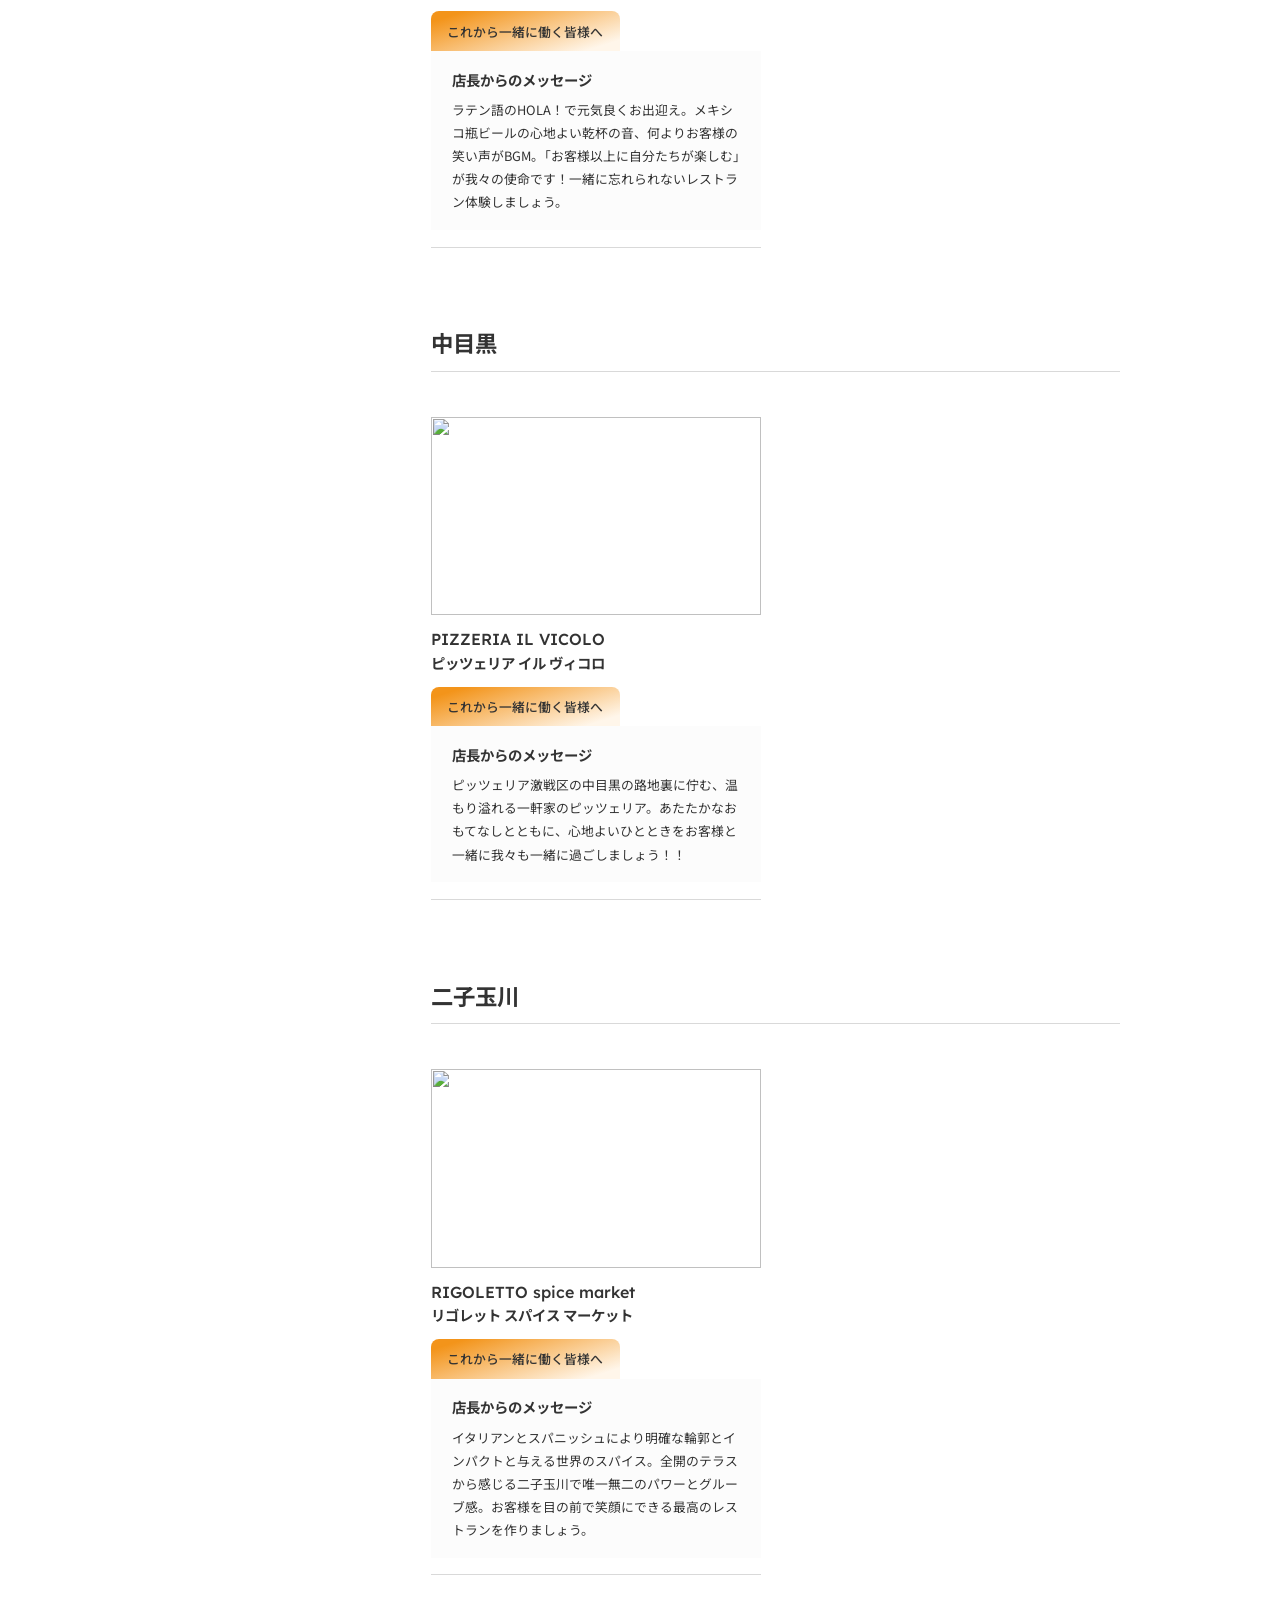
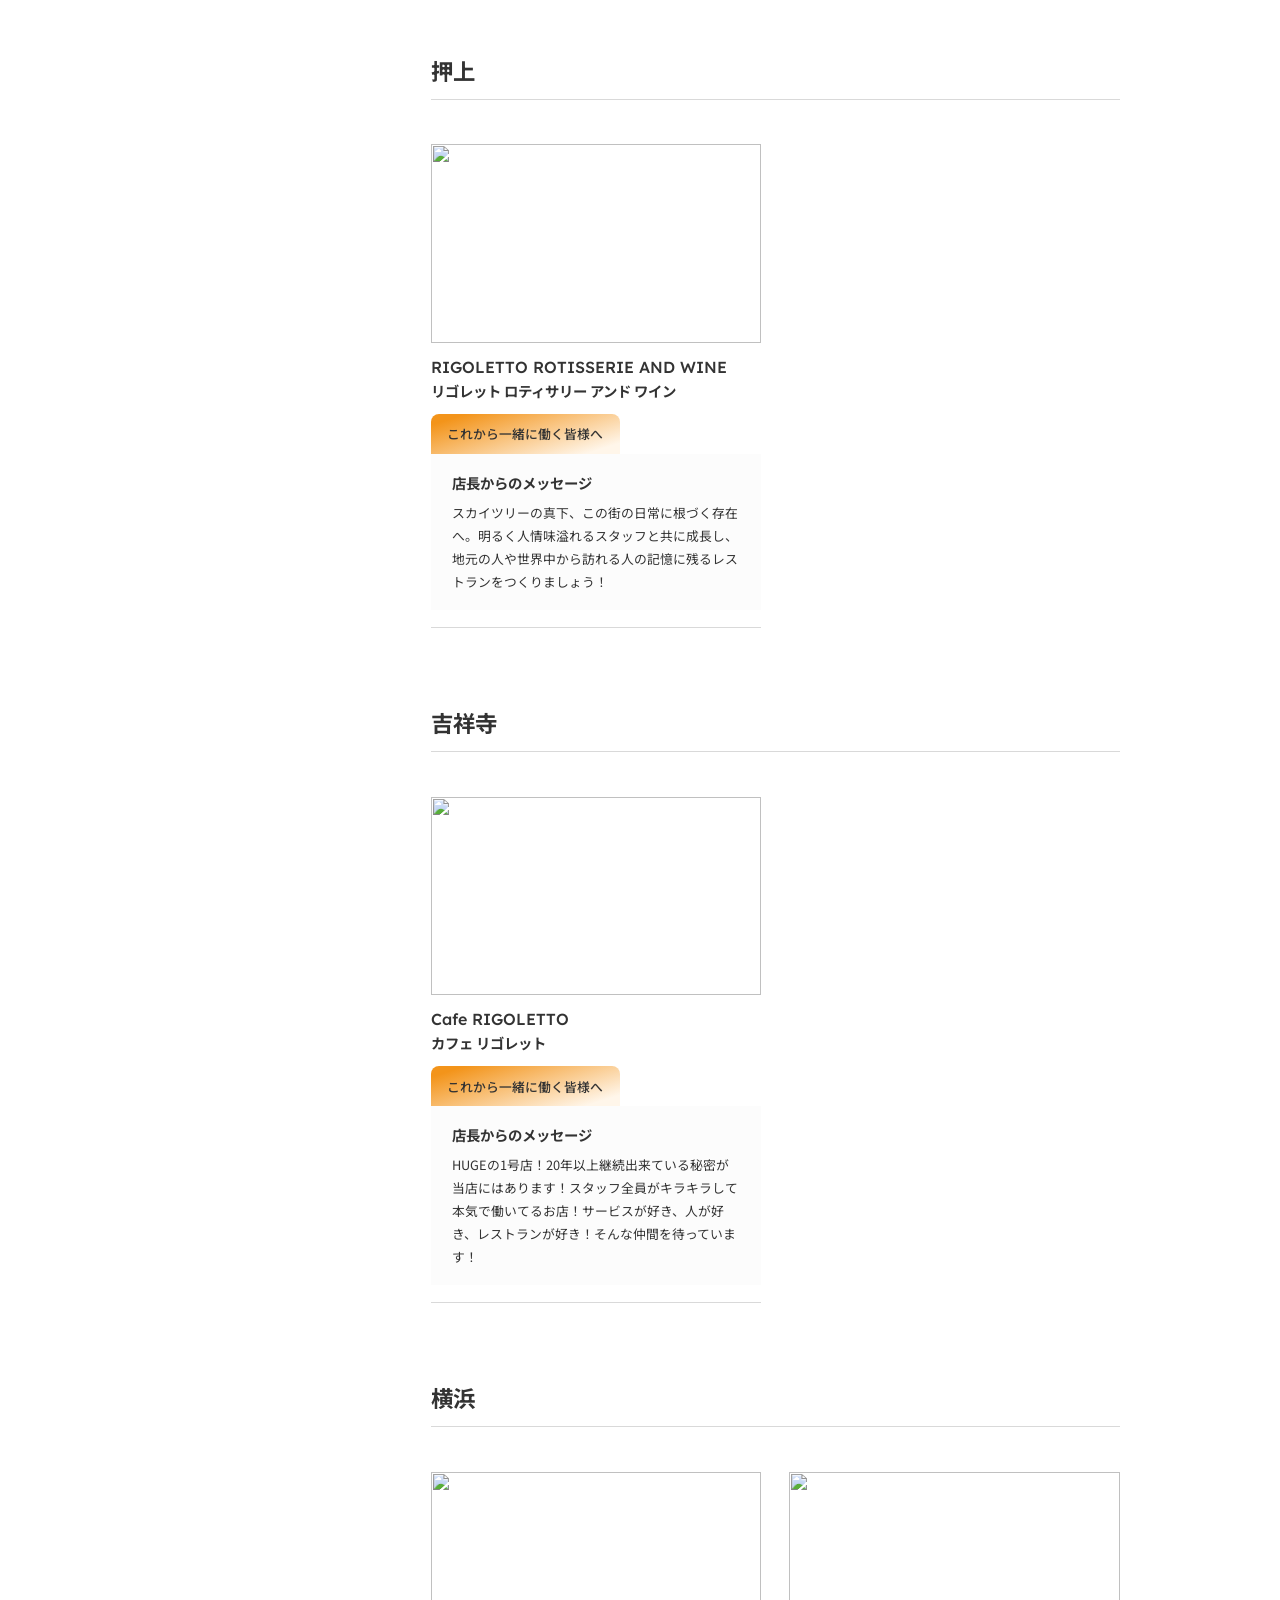
==== commit 0946bd46: "aaaa" ====
--- a/career.html
+++ b/career.html
@@ -275,7 +275,7 @@
                                     <h3 class="pickup__title">PICK UP</h3>
                                     <div class="swiper pickup__content">
                                         <div class="swiper-wrapper">
-                                            <a class="swiper-slide pickup__item" href="https://huge-recruit.jp/job/-/info/list?shop=S0000772:S0000873:S0000872:S0000871:S0000870:S0000886:S0000887:S0000888:S0000889:S0000914" target="_blank" rel="noopener">
+                                            <!-- <a class="swiper-slide pickup__item" href="https://huge-recruit.jp/job/-/info/list?shop=S0000772:S0000873:S0000872:S0000871:S0000870:S0000886:S0000887:S0000888:S0000889:S0000914" target="_blank" rel="noopener">
                                                 <div class="pickup__top">
                                                     <div class="pickup__img">
                                                         <img src="img/img_shop_yakiniku_takanawa.webp">
@@ -522,7 +522,7 @@
                                                         </div>
                                                     </div>
                                                 </div>
-                                            </a>
+                                            </a> -->
                                         </div>
                                         <div class="pickup__controls">
                                             <div class="swiper-button-prev pickup__nav-btn pickup__nav-btn--prev"
@@ -2603,6 +2603,7 @@
     <script src="https://cdn.jsdelivr.net/npm/gsap@3.13.0/dist/SplitText.min.js"></script>
     <script src="https://cdn.jsdelivr.net/npm/swiper@11/swiper-bundle.min.js"></script>
     <script src="js/lenis.min.js"></script>
+    <script src="js/microcms-pickup.js"></script>
     <script src="js/microcms-interview.js"></script>
     <script src="js/custom.js"></script>
 </body>
